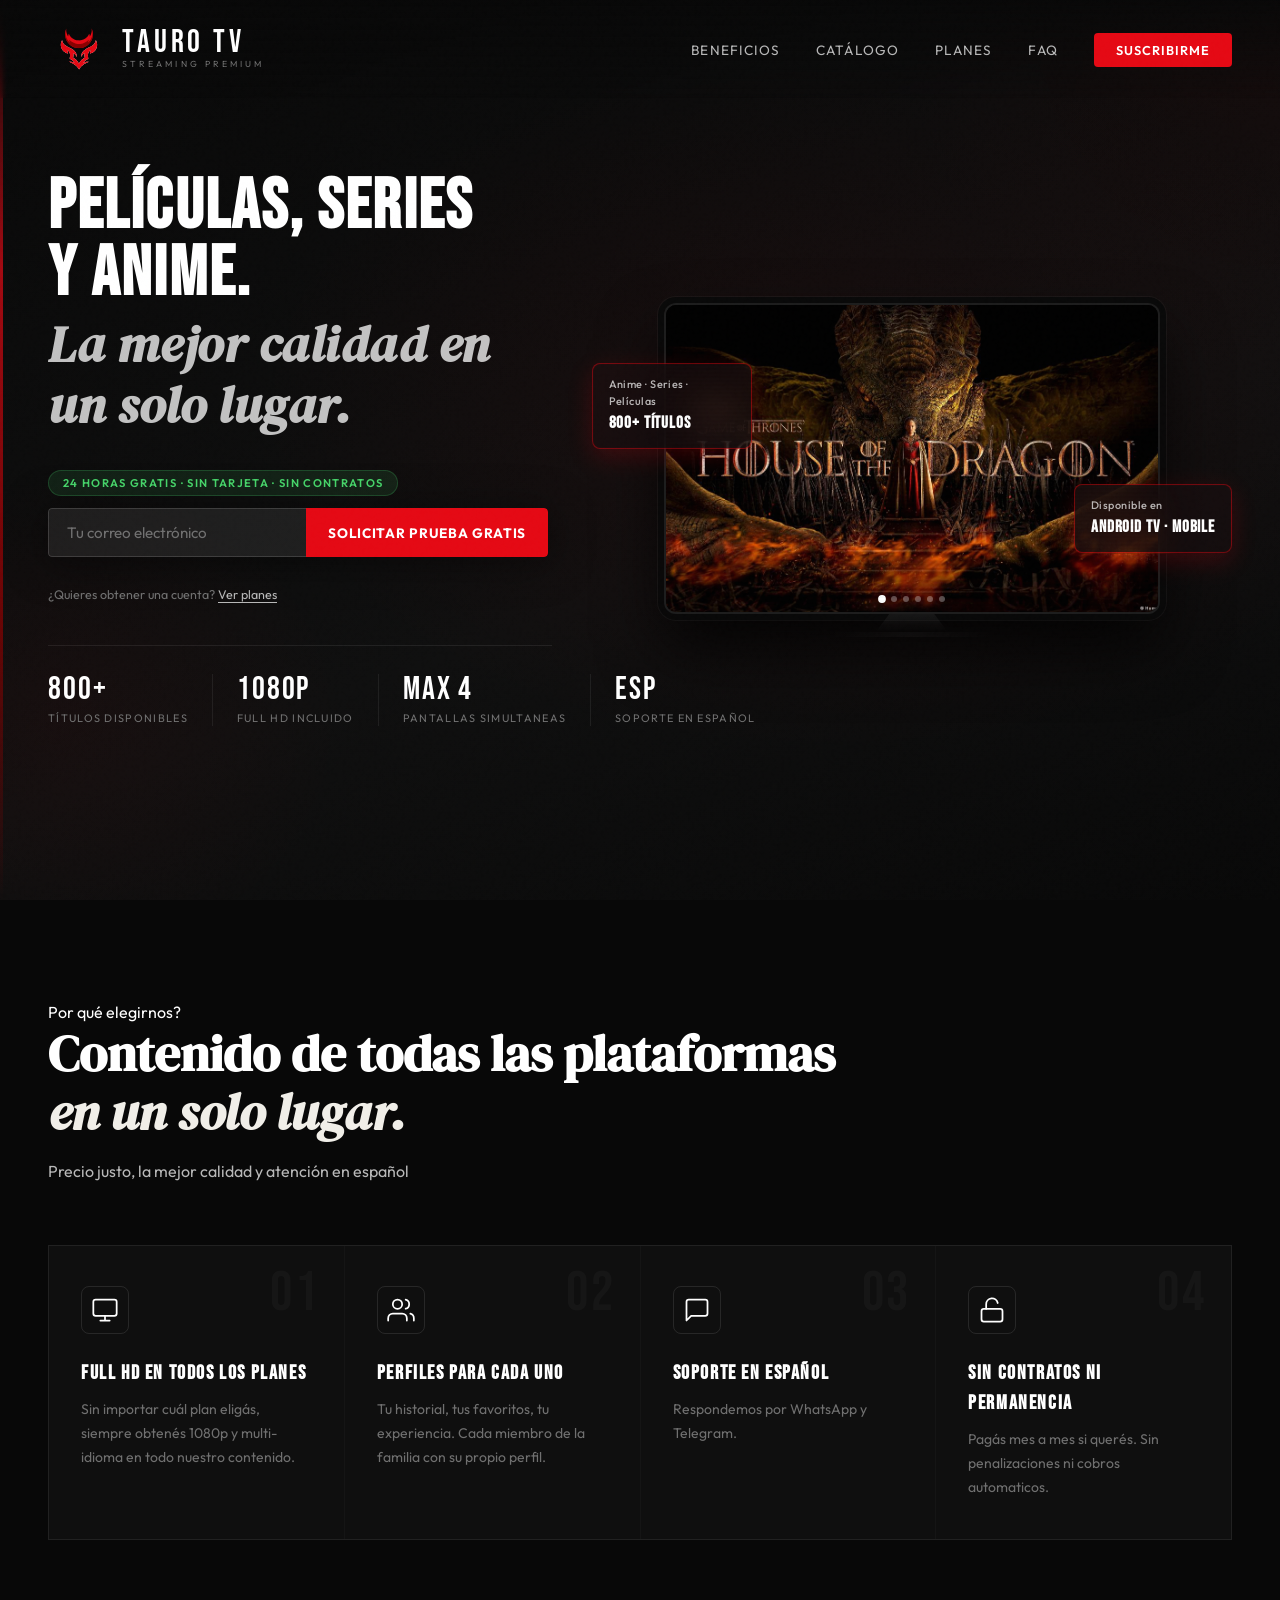
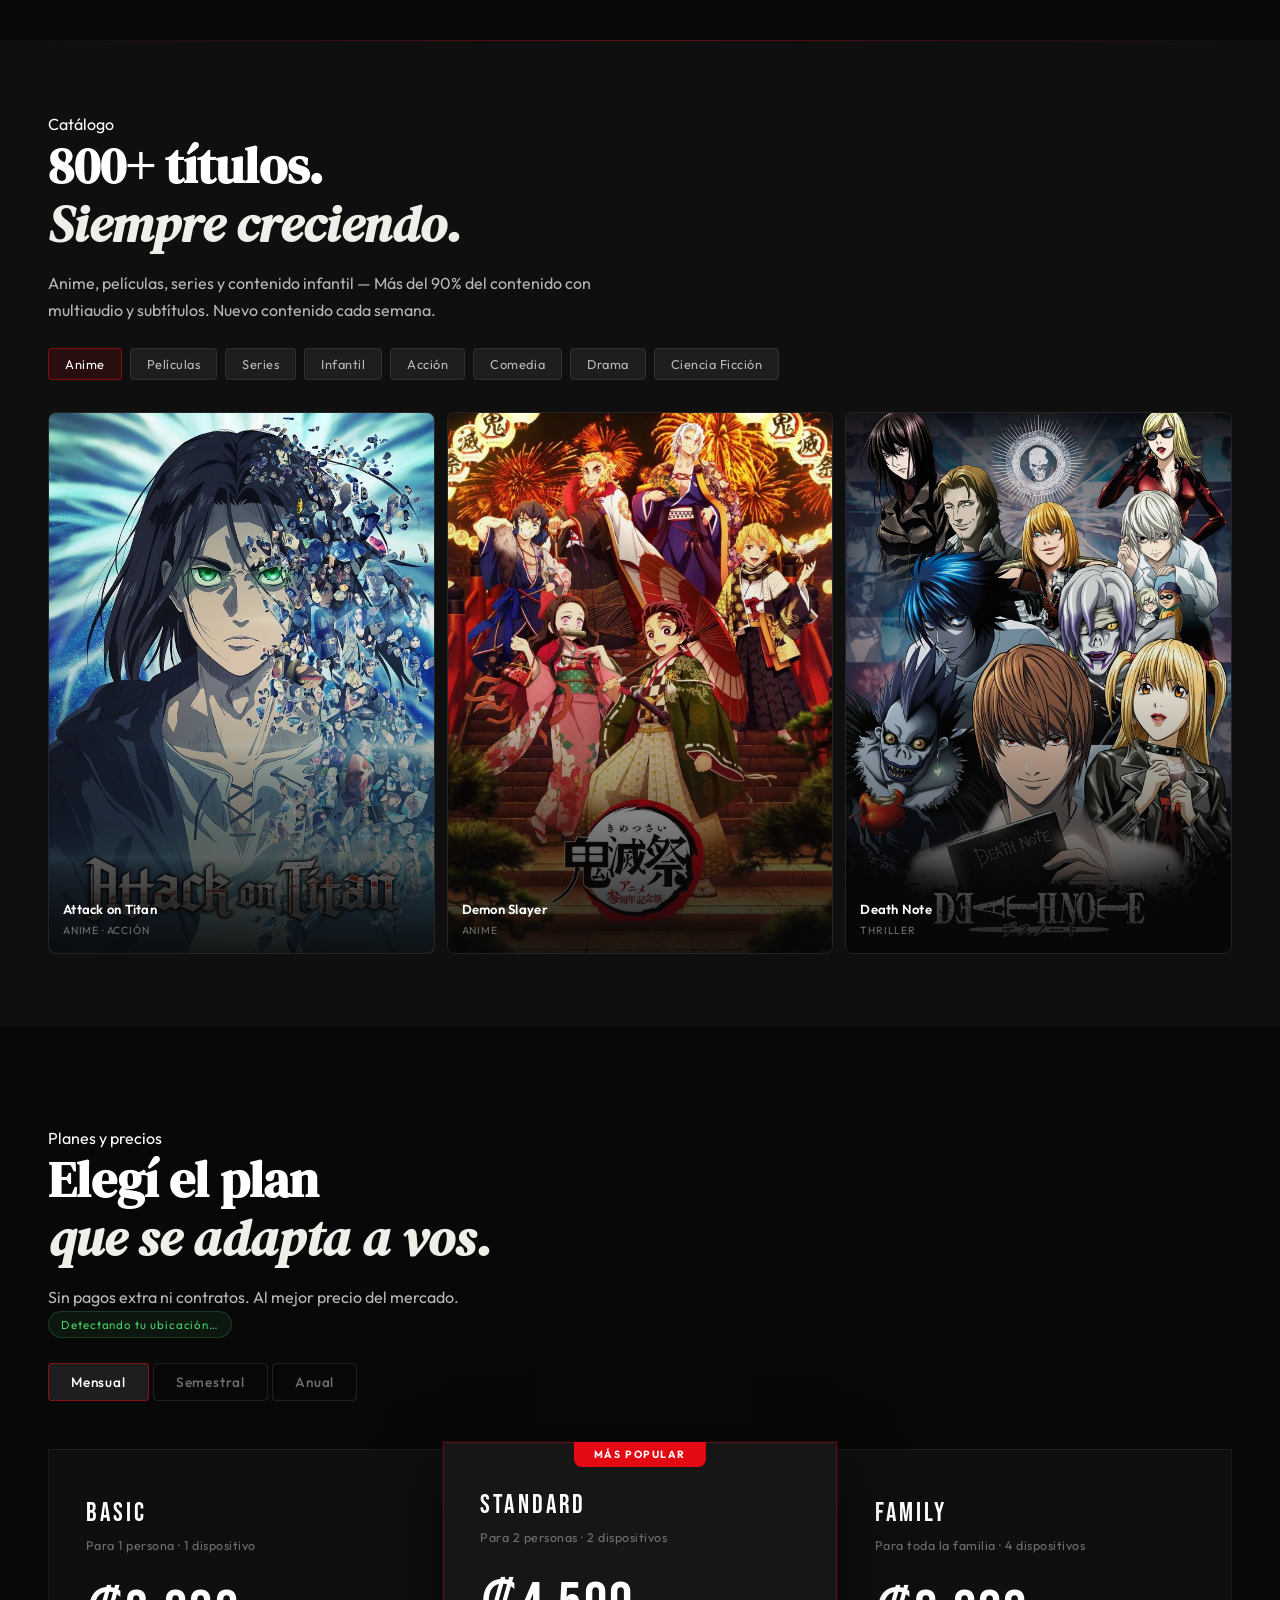
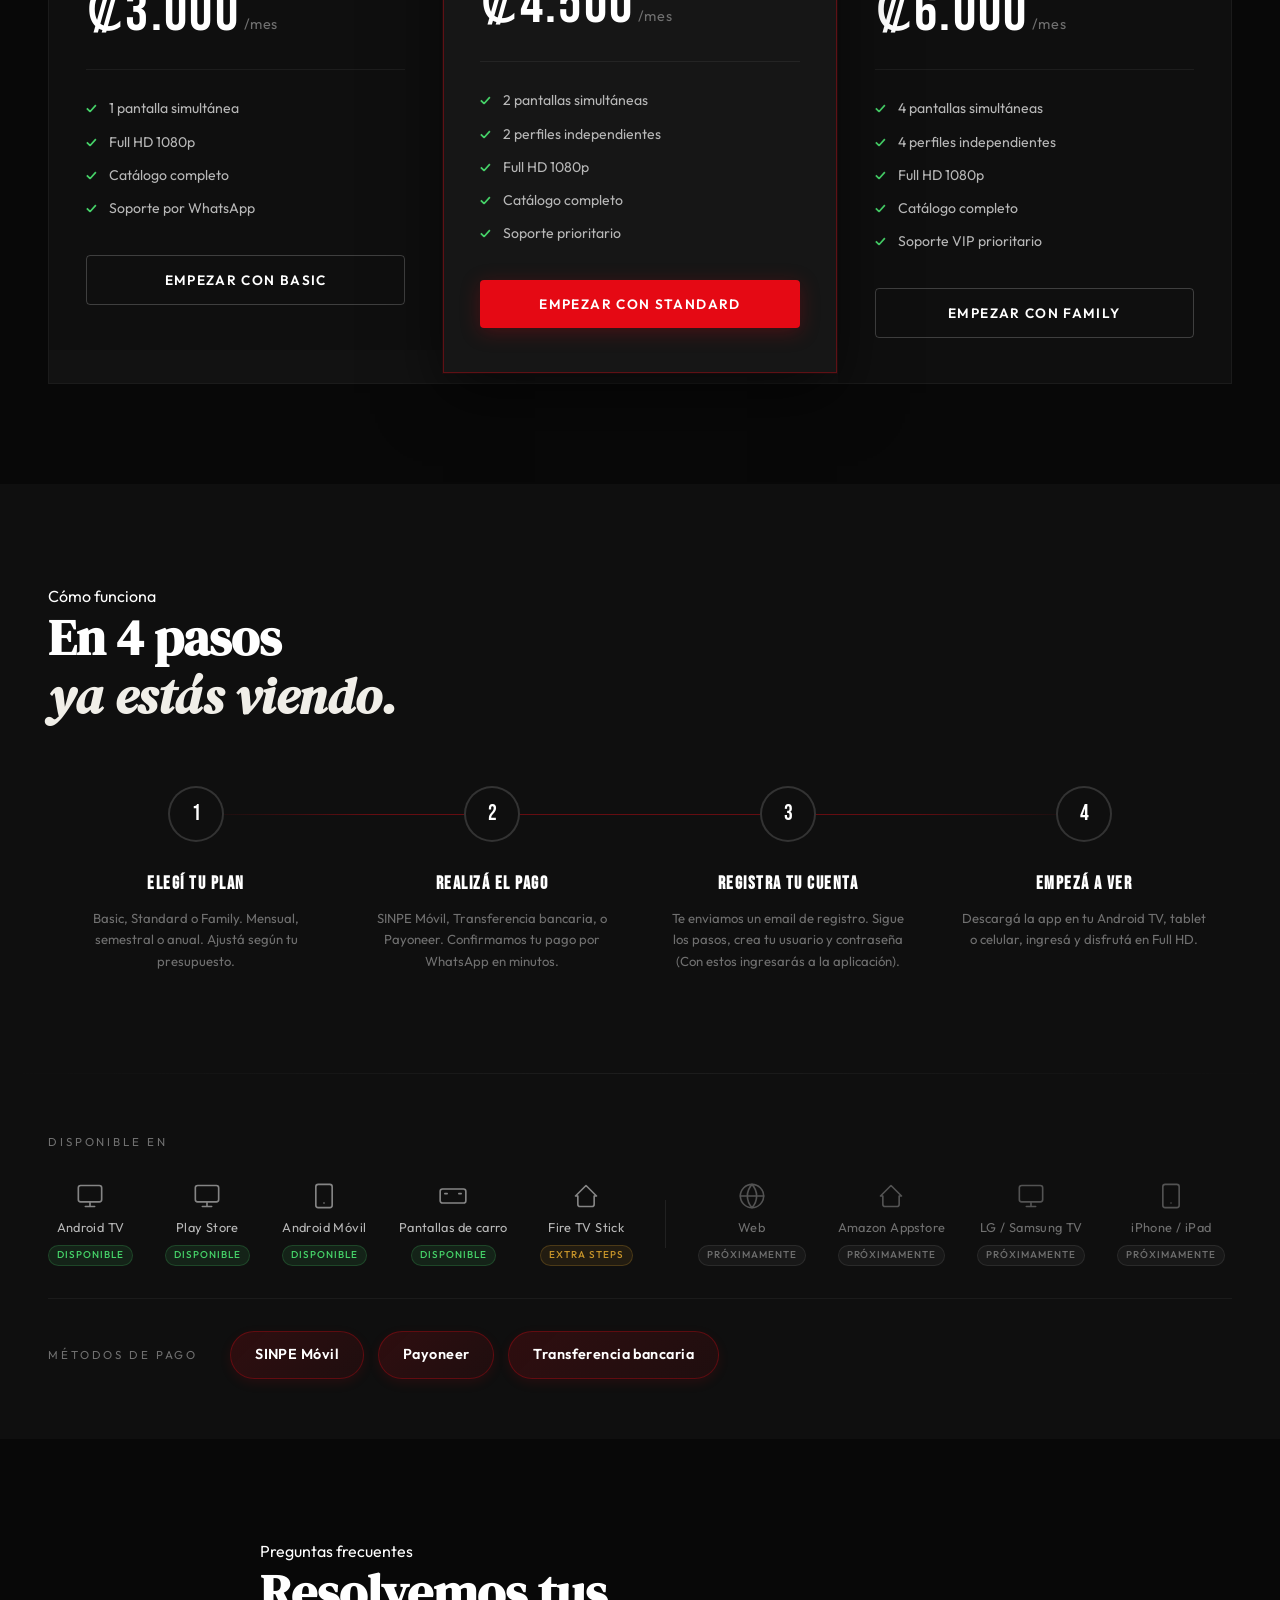
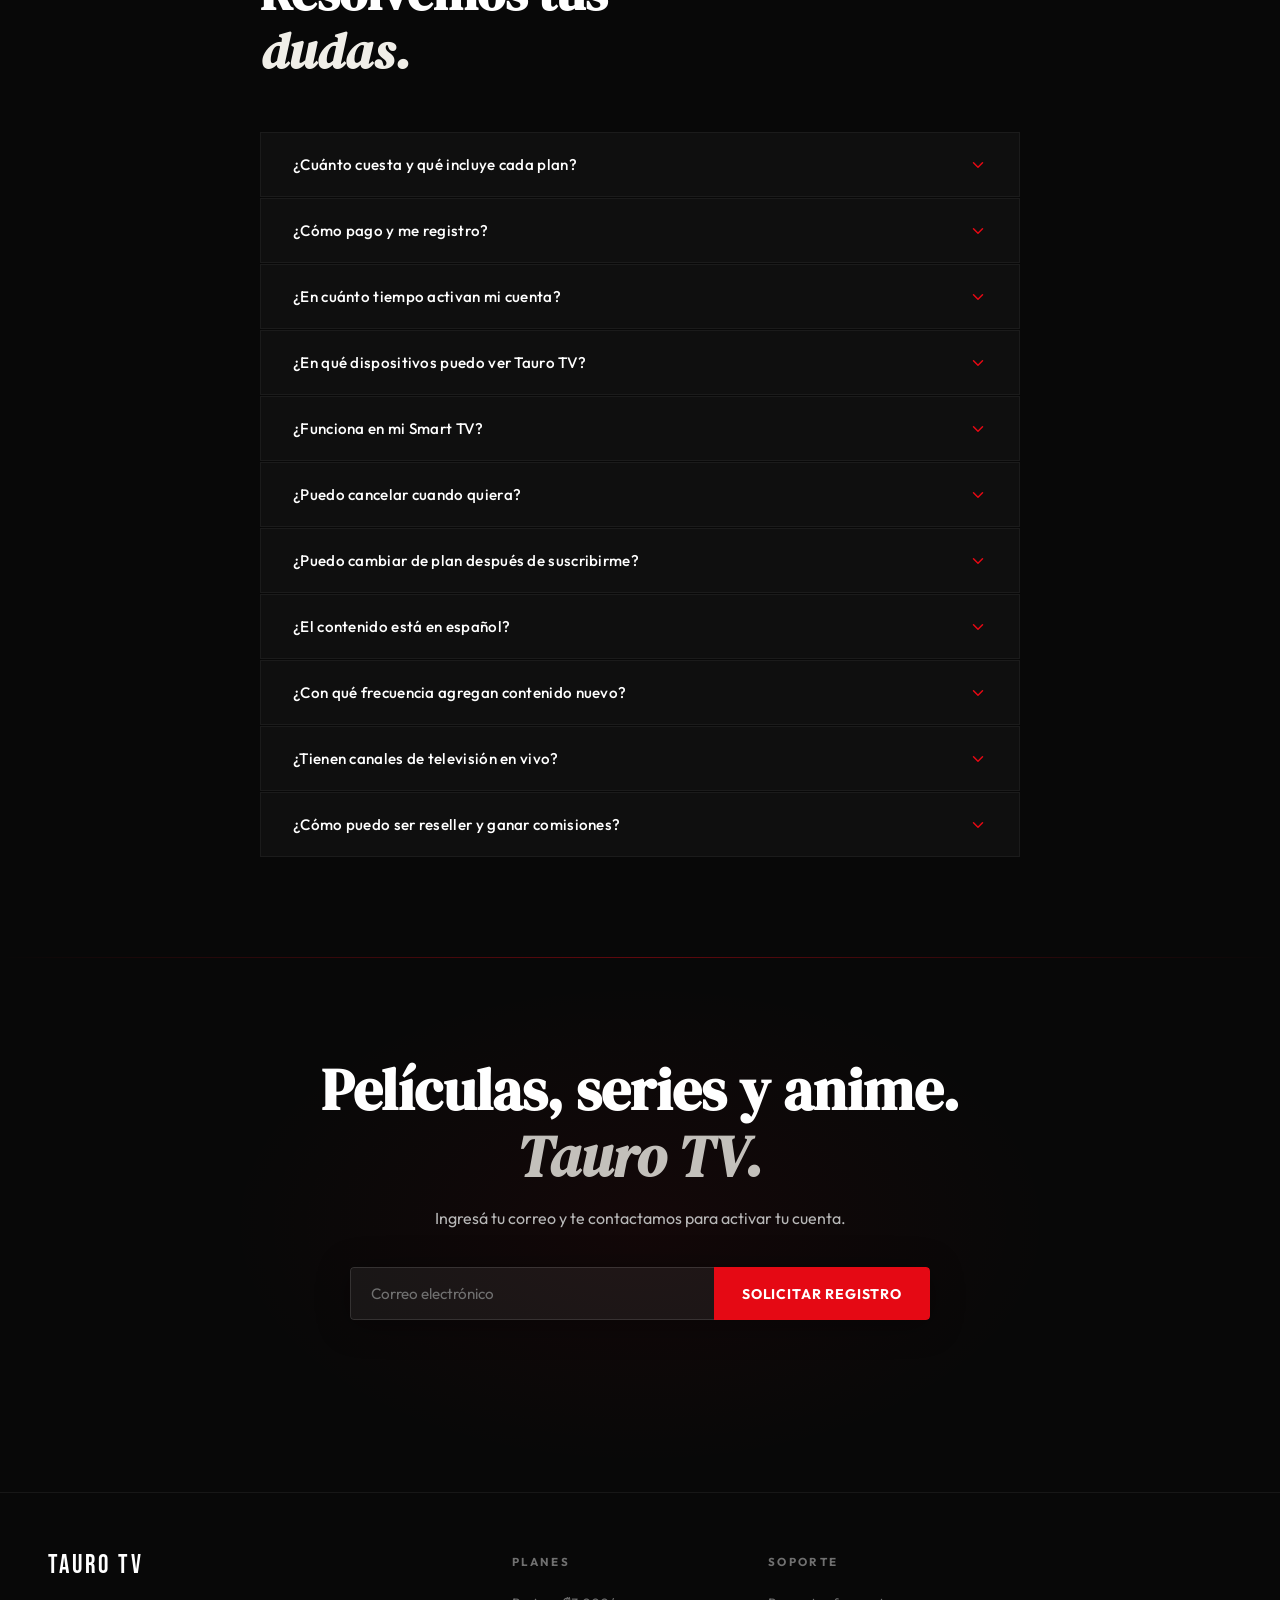
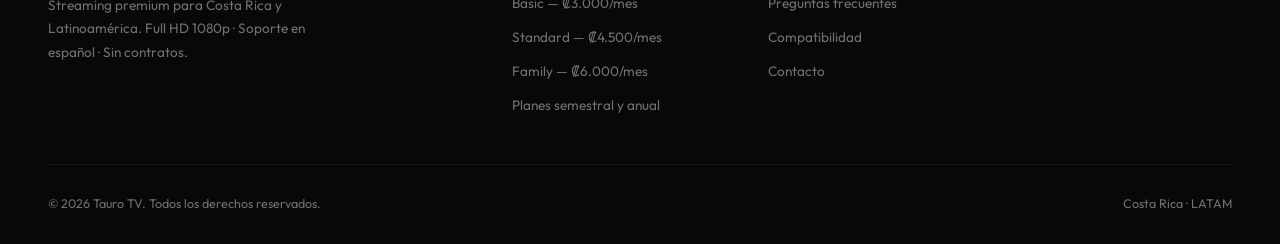
==== index.html @ 4477c570 "Add files via upload" ====
<!DOCTYPE html>
<html lang="es-CR">
<head>
  <meta charset="UTF-8">
  <meta name="viewport" content="width=device-width, initial-scale=1.0">
  <title>Tauro TV — Streaming Premium en Español | Películas, Series y Anime en Costa Rica</title>

  <!-- SEO Meta Tags -->
  <meta name="description" content="Tauro TV: Plataforma de streaming premium en Costa Rica. +800 películas, series y anime en Full HD 1080p. Planes desde ₡3.000/mes. Prueba gratis 24 horas. Sin contratos. Soporte en español.">
  <meta name="keywords" content="streaming Costa Rica, streaming premium, películas online, series online, anime online, streaming español latino, TV online Costa Rica, plataforma streaming, ver películas online, streaming HD, streaming sin contratos, streaming barato Costa Rica, entretenimiento digital">
  <meta name="author" content="Tauro TV">
  <meta name="robots" content="index, follow, max-image-preview:large, max-snippet:-1, max-video-preview:-1">
  <link rel="canonical" href="https://taurotv.com/">
  
  <!-- Geo Targeting -->
  <meta name="geo.region" content="CR">
  <meta name="geo.placename" content="Costa Rica">
  
  <!-- Open Graph / Facebook -->
  <meta property="og:type" content="website">
  <meta property="og:url" content="https://taurotv.com/">
  <meta property="og:title" content="Tauro TV — Streaming Premium | Películas, Series y Anime">
  <meta property="og:description" content="+800 títulos en Full HD 1080p. Planes desde ₡3.000/mes. Prueba gratis 24 horas. Disponible en Android TV, móvil y más. Soporte en español.">
  <meta property="og:image" content="https://taurotv.com/images/og.jpg">
  <meta property="og:image:width" content="1200">
  <meta property="og:image:height" content="630">
  <meta property="og:locale" content="es_CR">
  <meta property="og:site_name" content="Tauro TV">

  <!-- Twitter Card -->
  <meta name="twitter:card" content="summary_large_image">
  <meta name="twitter:url" content="https://taurotv.com/">
  <meta name="twitter:title" content="Tauro TV — Streaming Premium en Costa Rica">
  <meta name="twitter:description" content="+800 películas, series y anime en Full HD. Desde ₡3.000/mes. Prueba gratis 24h.">
  <meta name="twitter:image" content="https://taurotv.com/images/og.jpg">

  <!-- Structured Data / Schema.org -->
  <script type="application/ld+json">
  {
    "@context": "https://schema.org",
    "@type": "WebSite",
    "name": "Tauro TV",
    "url": "https://taurotv.com/",
    "description": "Plataforma de streaming premium en Costa Rica con películas, series y anime en Full HD",
    "potentialAction": {
      "@type": "SearchAction",
      "target": "https://taurotv.com/?s={search_term_string}",
      "query-input": "required name=search_term_string"
    }
  }
  </script>

  <script type="application/ld+json">
  {
    "@context": "https://schema.org",
    "@type": "Organization",
    "name": "Tauro TV",
    "url": "https://taurotv.com/",
    "logo": "https://taurotv.com/images/logo.png",
    "description": "Streaming premium de películas, series y anime para Costa Rica y LATAM",
    "address": {
      "@type": "PostalAddress",
      "addressCountry": "CR",
      "addressRegion": "Costa Rica"
    },
    "areaServed": ["CR", "LATAM"],
    "availableLanguage": ["es"],
    "priceRange": "₡₡"
  }
  </script>

  <script type="application/ld+json">
  {
    "@context": "https://schema.org",
    "@type": "Product",
    "name": "Tauro TV Streaming",
    "description": "Servicio de streaming premium con más de 800 títulos en Full HD 1080p",
    "brand": {
      "@type": "Brand",
      "name": "Tauro TV"
    },
    "offers": [
      {
        "@type": "Offer",
        "name": "Plan Basic",
        "price": "3000",
        "priceCurrency": "CRC",
        "availability": "https://schema.org/InStock",
        "url": "https://taurotv.com/#pricing"
      },
      {
        "@type": "Offer",
        "name": "Plan Standard",
        "price": "4500",
        "priceCurrency": "CRC",
        "availability": "https://schema.org/InStock",
        "url": "https://taurotv.com/#pricing"
      },
      {
        "@type": "Offer",
        "name": "Plan Family",
        "price": "6000",
        "priceCurrency": "CRC",
        "availability": "https://schema.org/InStock",
        "url": "https://taurotv.com/#pricing"
      }
    ],
    "aggregateRating": {
      "@type": "AggregateRating",
      "ratingValue": "4.8",
      "reviewCount": "127"
    }
  }
  </script>

  <!-- PWA / App Meta Tags -->
  <meta name="mobile-web-app-capable" content="yes">
  <meta name="apple-mobile-web-app-capable" content="yes">
  <meta name="apple-mobile-web-app-status-bar-style" content="black-translucent">
  <meta name="apple-mobile-web-app-title" content="Tauro TV">
  <meta name="application-name" content="Tauro TV">
  <meta name="theme-color" content="#E50914">
  <meta name="msapplication-TileColor" content="#E50914">

  <!-- Favicon / Icono del navegador -->
  <link rel="icon" type="image/svg+xml" href="images/logo/logo.svg">
  <link rel="apple-touch-icon" href="images/logo/logo.svg">
  
  <!-- Preconnect para performance -->
  <link rel="preconnect" href="https://fonts.googleapis.com">
  <link rel="preconnect" href="https://fonts.gstatic.com" crossorigin>
  
  <!-- DNS Prefetch -->
  <link rel="dns-prefetch" href="https://fonts.googleapis.com">

  <!-- Fuentes -->
  <link href="https://fonts.googleapis.com/css2?family=Bebas+Neue&family=Outfit:wght@300;400;500;600;700&family=DM+Serif+Display:ital@0;1&display=swap" rel="stylesheet">

  <!-- CSS -->
  <link rel="stylesheet" href="css/variables.css">
  <link rel="stylesheet" href="css/base.css">
  <link rel="stylesheet" href="css/nav.css">
  <link rel="stylesheet" href="css/hero.css">
  <link rel="stylesheet" href="css/sections.css">
  <link rel="stylesheet" href="css/pricing.css">
  <link rel="stylesheet" href="css/footer.css">
  <link rel="stylesheet" href="css/responsive.css">
</head>
<body>

<!-- ══════════════════════════════════════════════════════════
     NAV
═══════════════════════════════════════════════════════════ -->
<nav aria-label="Navegación principal">
  <a href="#" class="logo" aria-label="Tauro TV — inicio">
    <div class="logo-bull" aria-hidden="true">
      <img src="images/logo/logo.svg" alt="Tauro TV Logo" style="width: 100%; height: 100%; object-fit: contain;">
    </div>
    <div>
      <div class="logo-text">Tauro TV</div>
      <div class="logo-sub">Streaming Premium</div>
    </div>
  </a>

  <ul class="nav-links" role="list">
    <li><a href="#features">Beneficios</a></li>
    <li><a href="#catalog">Catálogo</a></li>
    <li><a href="#pricing">Planes</a></li>
    <li><a href="#faq">FAQ</a></li>
    <li><a href="#pricing" class="nav-cta">Suscribirme</a></li>
  </ul>

  <button class="nav-hamburger" aria-label="Abrir menú" aria-expanded="false" aria-controls="nav-mobile">
    <span></span><span></span><span></span>
  </button>
</nav>

<!-- Menú móvil overlay -->
<nav class="nav-mobile" id="nav-mobile" aria-label="Menú móvil">
  <a href="#features">Beneficios</a>
  <a href="#catalog">Catálogo</a>
  <a href="#pricing">Planes</a>
  <a href="#faq">FAQ</a>
  <a href="#pricing" class="nav-cta-mobile">Suscribirme</a>
</nav>

<!-- ══════════════════════════════════════════════════════════
     HERO
═══════════════════════════════════════════════════════════ -->
<section class="hero" aria-labelledby="hero-heading">
  <div class="hero-bg" id="hero-bg" aria-hidden="true"></div>

  <div class="hero-content">

    <h1 id="hero-heading">
      Películas, series<br>
      y anime.
      <span>La mejor calidad en un solo lugar.</span>
    </h1>

    <!-- Formulario hero estilo Disney+ — captura email antes del scroll -->
    <form class="hero-form" id="hero-form" novalidate aria-label="Solicitar prueba gratuita">
      <div class="hero-form-trial">24 horas gratis · Sin tarjeta · Sin Contratos</div>
      <div class="hero-form-row">
        <input
          type="email"
          id="hero-email"
          name="email"
          class="hero-input"
          placeholder="Tu correo electrónico"
          autocomplete="email"
          required
          aria-required="true"
          aria-label="Correo electrónico"
          aria-describedby="hero-email-error"
        >
        <button type="submit" class="hero-submit">
          Solicitar Prueba Gratis
        </button>
      </div>
      <p class="hero-form-error" id="hero-email-error" role="alert" aria-live="polite"></p>
      <p class="hero-form-note">
        ¿Quieres obtener una cuenta? <a href="#pricing" class="hero-form-link">Ver planes</a>
      </p>
    </form>

    <!-- Stats: 4 en una sola fila usando grid -->
    <div class="hero-stats" aria-label="Estadísticas del servicio">
      <div class="stat-item">
        <div class="stat-number">800+</div>
        <div class="stat-label">Títulos disponibles</div>
      </div>
      <div class="stat-item">
        <div class="stat-number">1080p</div>
        <div class="stat-label">Full HD incluido</div>
      </div>
      <div class="stat-item">
        <div class="stat-number">Max 4</div>
        <div class="stat-label">Pantallas simultaneas</div>
      </div>
      <div class="stat-item">
        <div class="stat-number">ESP</div>
        <div class="stat-label">Soporte en español</div>
      </div>
    </div>
  </div>

  <!-- ── TV Mockup con slider de imágenes ── -->
  <!--
    Imágenes del slider: colocá las imágenes en /images/slider/
    y actualizá el array CONFIG.slider en config.js
    Tamaño recomendado: 1280×800px · WebP · < 150KB cada una
  -->
  <div class="hero-visual" aria-hidden="true">
    <div class="tv-mockup">

      <div class="tv-frame">
        <!-- Pantalla del TV con slider -->
        <div class="tv-screen" id="tv-screen">

          <!-- Slides — se muestran/ocultan por JS -->
          <div class="tv-slider" id="tv-slider">
            <!-- Slide placeholder (cuando no hay imágenes configuradas) -->
            <div class="tv-slide tv-slide-placeholder active">
              <div class="screen-content">
                <div class="screen-logo">⚡ TAURO TV</div>
                <div class="screen-tagline">Streaming sin límites</div>
              </div>
            </div>
            <!-- Los slides con imágenes se inyectan por JS desde config.js -->
          </div>

          <!-- Puntitos de navegación del slider -->
          <div class="tv-dots" id="tv-dots" aria-label="Navegación del slider"></div>

        </div>

        <!-- Base del TV -->
        <div class="tv-stand" aria-hidden="true"></div>
        <div class="tv-base" aria-hidden="true"></div>
      </div>

      <!-- Floating cards — dentro del frame para no salirse -->
      <div class="floating-card float-card-1">
        <div class="card-text">Anime · Series · Películas</div>
        <div class="card-value">800+ Títulos</div>
      </div>
      <div class="floating-card float-card-2">
        <div class="card-text">Disponible en</div>
        <div class="card-value">Android TV · Mobile</div>
      </div>

    </div>
  </div>
</section>

<!-- ══════════════════════════════════════════════════════════
     FEATURES — 4 razones reales, sin redundancia
     (dispositivos y pagos tienen sus propias secciones
      más abajo, no se repiten acá)
═══════════════════════════════════════════════════════════ -->
<section class="section" id="features" aria-labelledby="features-heading">
  <div class="section-label" aria-hidden="true">Por qué elegirnos?</div>
  <h2 class="section-title" id="features-heading">Contenido de todas las plataformas<br><em>en un solo lugar.</em></h2>
  <p class="section-subtitle">
    Precio justo, la mejor calidad y atención en español
  </p>

  <div class="features-grid reveal">
    <article class="feature-card">
      <span class="feature-number" aria-hidden="true">01</span>
      <div class="feature-icon-wrap" aria-hidden="true">
        <!-- SVG: pantalla/calidad -->
        <svg width="28" height="28" viewBox="0 0 24 24" fill="none" stroke="currentColor" stroke-width="1.5" stroke-linecap="round" stroke-linejoin="round"><rect x="2" y="3" width="20" height="14" rx="2"/><path d="M8 21h8M12 17v4"/></svg>
      </div>
      <h3 class="feature-name">Full HD en todos los planes</h3>
      <p class="feature-desc">Sin importar cuál plan eligás, siempre obtenés 1080p y multi-idioma en todo nuestro contenido.</p>
    </article>

    <article class="feature-card">
      <span class="feature-number" aria-hidden="true">02</span>
      <div class="feature-icon-wrap" aria-hidden="true">
        <!-- SVG: perfiles / familia -->
        <svg width="28" height="28" viewBox="0 0 24 24" fill="none" stroke="currentColor" stroke-width="1.5" stroke-linecap="round" stroke-linejoin="round"><path d="M17 21v-2a4 4 0 0 0-4-4H5a4 4 0 0 0-4 4v2"/><circle cx="9" cy="7" r="4"/><path d="M23 21v-2a4 4 0 0 0-3-3.87M16 3.13a4 4 0 0 1 0 7.75"/></svg>
      </div>
      <h3 class="feature-name">Perfiles para cada uno</h3>
      <p class="feature-desc">Tu historial, tus favoritos, tu experiencia. Cada miembro de la familia con su propio perfil.</p>
    </article>

    <article class="feature-card">
      <span class="feature-number" aria-hidden="true">03</span>
      <div class="feature-icon-wrap" aria-hidden="true">
        <!-- SVG: soporte / chat -->
        <svg width="28" height="28" viewBox="0 0 24 24" fill="none" stroke="currentColor" stroke-width="1.5" stroke-linecap="round" stroke-linejoin="round"><path d="M21 15a2 2 0 0 1-2 2H7l-4 4V5a2 2 0 0 1 2-2h14a2 2 0 0 1 2 2z"/></svg>
      </div>
      <h3 class="feature-name">Soporte en español</h3>
      <p class="feature-desc">Respondemos por WhatsApp y Telegram.</p>
    </article>

    <article class="feature-card">
      <span class="feature-number" aria-hidden="true">04</span>
      <div class="feature-icon-wrap" aria-hidden="true">
        <!-- SVG: sin contrato / candado abierto -->
        <svg width="28" height="28" viewBox="0 0 24 24" fill="none" stroke="currentColor" stroke-width="1.5" stroke-linecap="round" stroke-linejoin="round"><rect x="3" y="11" width="18" height="11" rx="2" ry="2"/><path d="M7 11V7a5 5 0 0 1 9.9-1"/></svg>
      </div>
      <h3 class="feature-name">Sin contratos ni permanencia</h3>
      <p class="feature-desc">Pagás mes a mes si querés. Sin penalizaciones ni cobros automaticos.</p>
    </article>
  </div>
</section>

<!-- ══════════════════════════════════════════════════════════
     CATÁLOGO
═══════════════════════════════════════════════════════════ -->
<section class="section content-section" id="catalog" aria-labelledby="catalog-heading">
  <div class="catalog-header reveal">
    <div class="section-label" aria-hidden="true">Catálogo</div>
    <h2 class="section-title" id="catalog-heading">800+ títulos.<br><em>Siempre creciendo.</em></h2>
    <p class="section-subtitle">
      Anime, películas, series y contenido infantil —
      Más del 90% del contenido con multiaudio y subtítulos. Nuevo contenido cada semana.
    </p>
  </div>

  <!-- Botones de categoría — cada uno cambia las 3 imágenes -->
  <div class="catalog-tags reveal" aria-label="Filtrar por categoría">
    <button class="category-tag active" data-category="anime">Anime</button>
    <button class="category-tag" data-category="peliculas">Películas</button>
    <button class="category-tag" data-category="series">Series</button>
    <button class="category-tag" data-category="infantil">Infantil</button>
    <button class="category-tag" data-category="accion">Acción</button>
    <button class="category-tag" data-category="comedia">Comedia</button>
    <button class="category-tag" data-category="drama">Drama</button>
    <button class="category-tag" data-category="cienciaficcion">Ciencia Ficción</button>
  </div>

  <!-- 3 Cards de poster — se actualizan por JS al cambiar categoría -->
  <div class="catalog-grid reveal" id="catalog-grid">
    <div class="catalog-card" id="catalog-card-0">
      <div class="catalog-card-inner">
        <div class="catalog-card-title">Attack on Titan</div>
        <div class="catalog-card-genre">Anime · Acción</div>
      </div>
    </div>
    <div class="catalog-card" id="catalog-card-1">
      <div class="catalog-card-inner">
        <div class="catalog-card-title">Demon Slayer</div>
        <div class="catalog-card-genre">Anime</div>
      </div>
    </div>
    <div class="catalog-card" id="catalog-card-2">
      <div class="catalog-card-inner">
        <div class="catalog-card-title">Death Note</div>
        <div class="catalog-card-genre">Thriller</div>
      </div>
    </div>
  </div>
</section>

<!-- ══════════════════════════════════════════════════════════
     PRICING
═══════════════════════════════════════════════════════════ -->
<section class="section pricing-section" id="pricing" aria-labelledby="pricing-heading">
  <div class="section-label" aria-hidden="true">Planes y precios</div>
  <h2 class="section-title" id="pricing-heading">Elegí el plan<br><em>que se adapta a vos.</em></h2>
  <p class="section-subtitle">Sin pagos extra ni contratos. Al mejor precio del mercado.</p>

  <!-- Badge de divisa detectada por IP (oculto hasta que JS lo active) -->
  <div class="currency-detect-wrap">
    <span class="currency-badge" id="currency-badge" style="display:none;" aria-live="polite"></span>
  </div>

  <!-- Tabs de facturación: Mensual / Semestral / Anual -->
  <div class="billing-tabs" role="tablist" aria-label="Frecuencia de facturación">
    <button class="billing-tab active" role="tab" data-mode="monthly"
            aria-selected="true" tabindex="0">
      Mensual
    </button>
    <button class="billing-tab" role="tab" data-mode="semiannual"
            aria-selected="false" tabindex="-1">
      Semestral
    </button>
    <button class="billing-tab" role="tab" data-mode="annual"
            aria-selected="false" tabindex="-1">
      Anual
    </button>
  </div>

  <div class="pricing-cards reveal">

    <!-- BASIC -->
    <div class="price-card">
      <div class="plan-name">Basic</div>
      <div class="plan-desc">Para 1 persona · 1 dispositivo</div>
      <div class="price-display">
        <div class="price-row">
          <span class="price-amount" id="price-basic">$5.99</span>
          <span class="price-period" id="period-basic">/mo</span>
        </div>
        <div class="price-alt" id="alt-basic"></div>
      </div>
      <div class="plan-divider"></div>
      <ul class="plan-features">
        <li>1 pantalla simultánea</li>
        <li>Full HD 1080p</li>
        <li>Catálogo completo</li>
        <li>Soporte por WhatsApp</li>
      </ul>
      <a href="#contacto" class="plan-btn plan-btn-outline" data-plan="basic">Empezar con Basic</a>
    </div>

    <!-- STANDARD (destacado) -->
    <div class="price-card featured">
      <div class="featured-badge">Más Popular</div>
      <div class="plan-name">Standard</div>
      <div class="plan-desc">Para 2 personas · 2 dispositivos</div>
      <div class="price-display">
        <div class="price-row">
          <span class="price-amount" id="price-standard">$8.99</span>
          <span class="price-period" id="period-standard">/mo</span>
        </div>
        <div class="price-alt" id="alt-standard"></div>
      </div>
      <div class="plan-divider"></div>
      <ul class="plan-features">
        <li>2 pantallas simultáneas</li>
        <li>2 perfiles independientes</li>
        <li>Full HD 1080p</li>
        <li>Catálogo completo</li>
        <li>Soporte prioritario</li>
      </ul>
      <a href="#contacto" class="plan-btn plan-btn-solid" data-plan="standard">Empezar con Standard</a>
    </div>

    <!-- FAMILY -->
    <div class="price-card">
      <div class="plan-name">Family</div>
      <div class="plan-desc">Para toda la familia · 4 dispositivos</div>
      <div class="price-display">
        <div class="price-row">
          <span class="price-amount" id="price-family">$11.99</span>
          <span class="price-period" id="period-family">/mo</span>
        </div>
        <div class="price-alt" id="alt-family"></div>
      </div>
      <div class="plan-divider"></div>
      <ul class="plan-features">
        <li>4 pantallas simultáneas</li>
        <li>4 perfiles independientes</li>
        <li>Full HD 1080p</li>
        <li>Catálogo completo</li>
        <li>Soporte VIP prioritario</li>
      </ul>
      <a href="#contacto" class="plan-btn plan-btn-outline" data-plan="family">Empezar con Family</a>
    </div>

  </div>
</section>

<!-- ══════════════════════════════════════════════════════════
     CÓMO FUNCIONA
═══════════════════════════════════════════════════════════ -->
<section class="section steps-section" aria-labelledby="steps-heading">
  <div class="section-label" aria-hidden="true">Cómo funciona</div>
  <h2 class="section-title" id="steps-heading">En 4 pasos<br><em>ya estás viendo.</em></h2>

  <ol class="steps-grid reveal" aria-label="Pasos para comenzar" style="list-style: none;">
    <li class="step">
      <div class="step-number" aria-hidden="true">1</div>
      <h3 class="step-title">Elegí tu plan</h3>
      <p class="step-desc">Basic, Standard o Family. Mensual, semestral o anual. Ajustá según tu presupuesto.</p>
    </li>
    <li class="step">
      <div class="step-number" aria-hidden="true">2</div>
      <h3 class="step-title">Realizá el pago</h3>
      <p class="step-desc">SINPE Móvil, Transferencia bancaria, o Payoneer. Confirmamos tu pago por WhatsApp en minutos.</p>
    </li>
    <li class="step">
      <div class="step-number" aria-hidden="true">3</div>
      <h3 class="step-title">Registra tu cuenta</h3>
      <p class="step-desc">Te enviamos un email de registro. Sigue los pasos, crea tu usuario y contraseña (Con estos ingresarás a la aplicación).</p>
    </li>
    <li class="step">
      <div class="step-number" aria-hidden="true">4</div>
      <h3 class="step-title">Empezá a ver</h3>
      <p class="step-desc">Descargá la app en tu Android TV, tablet o celular, ingresá y disfrutá en Full HD.</p>
    </li>
  </ol>
</section>

<!-- ══════════════════════════════════════════════════════════
     DISPOSITIVOS + PAGOS — fusionados en una sola sección
     compacta de "confianza". No necesitan secciones separadas
     con H2 y 100px de padding cada una.
═══════════════════════════════════════════════════════════ -->
<section class="section trust-section" id="dispositivos" aria-labelledby="trust-heading">
  <h2 class="sr-only" id="trust-heading">Compatibilidad y métodos de pago</h2>

  <!-- Dispositivos -->
  <div class="trust-block reveal">
    <p class="trust-label">Disponible en</p>
    <div class="devices-row" aria-label="Dispositivos compatibles">

      <div class="device-item">
        <svg class="device-svg" viewBox="0 0 24 24" fill="none" stroke="currentColor" stroke-width="1.4" stroke-linecap="round" stroke-linejoin="round" aria-hidden="true"><rect x="2" y="3" width="20" height="14" rx="2"/><path d="M8 21h8M12 17v4"/></svg>
        <span>Android TV</span>
        <span class="device-badge available">Disponible</span>
      </div>

      <div class="device-item">
        <svg class="device-svg" viewBox="0 0 24 24" fill="none" stroke="currentColor" stroke-width="1.4" stroke-linecap="round" stroke-linejoin="round" aria-hidden="true"><rect x="2" y="3" width="20" height="14" rx="2"/><path d="M8 21h8M12 17v4"/></svg>
        <span>Play Store</span>
        <span class="device-badge available">Disponible</span>
      </div>

      <div class="device-item">
        <svg class="device-svg" viewBox="0 0 24 24" fill="none" stroke="currentColor" stroke-width="1.4" stroke-linecap="round" stroke-linejoin="round" aria-hidden="true"><rect x="5" y="2" width="14" height="20" rx="2" ry="2"/><path d="M12 18h.01"/></svg>
        <span>Android Móvil</span>
        <span class="device-badge available">Disponible</span>
      </div>

      <div class="device-item">
        <svg class="device-svg" viewBox="0 0 24 24" fill="none" stroke="currentColor" stroke-width="1.4" stroke-linecap="round" stroke-linejoin="round" aria-hidden="true"><rect x="1" y="6" width="22" height="12" rx="2"/><path d="M5 10h2M17 10h2"/></svg>
        <span>Pantallas de carro</span>
        <span class="device-badge available">Disponible</span>
      </div>

      <div class="device-item">
        <svg class="device-svg" viewBox="0 0 24 24" fill="none" stroke="currentColor" stroke-width="1.4" stroke-linecap="round" stroke-linejoin="round" aria-hidden="true"><path d="M5 12H3l9-9 9 9h-2M5 12v7a2 2 0 0 0 2 2h10a2 2 0 0 0 2-2v-7"/></svg>
        <span>Fire TV Stick</span>
        <span class="device-badge extra">Extra steps</span>
      </div>

      <div class="device-item device-item--divider" aria-hidden="true"></div>

      <div class="device-item device-item--soon">
        <svg class="device-svg" viewBox="0 0 24 24" fill="none" stroke="currentColor" stroke-width="1.4" stroke-linecap="round" stroke-linejoin="round" aria-hidden="true"><circle cx="12" cy="12" r="10"/><path d="M2 12h20M12 2a15.3 15.3 0 0 1 4 10 15.3 15.3 0 0 1-4 10 15.3 15.3 0 0 1-4-10 15.3 15.3 0 0 1 4-10z"/></svg>
        <span>Web</span>
        <span class="device-badge coming">Próximamente</span>
      </div>

      <div class="device-item device-item--soon">
        <svg class="device-svg" viewBox="0 0 24 24" fill="none" stroke="currentColor" stroke-width="1.4" stroke-linecap="round" stroke-linejoin="round" aria-hidden="true"><path d="M5 12H3l9-9 9 9h-2M5 12v7a2 2 0 0 0 2 2h10a2 2 0 0 0 2-2v-7"/></svg>
        <span>Amazon Appstore</span>
        <span class="device-badge coming">Próximamente</span>
      </div>

      <div class="device-item device-item--soon">
        <svg class="device-svg" viewBox="0 0 24 24" fill="none" stroke="currentColor" stroke-width="1.4" stroke-linecap="round" stroke-linejoin="round" aria-hidden="true"><rect x="2" y="3" width="20" height="14" rx="2"/><path d="M8 21h8M12 17v4"/></svg>
        <span>LG / Samsung TV</span>
        <span class="device-badge coming">Próximamente</span>
      </div>

      <div class="device-item device-item--soon">
        <svg class="device-svg" viewBox="0 0 24 24" fill="none" stroke="currentColor" stroke-width="1.4" stroke-linecap="round" stroke-linejoin="round" aria-hidden="true"><rect x="5" y="2" width="14" height="20" rx="2" ry="2"/><path d="M12 18h.01"/></svg>
        <span>iPhone / iPad</span>
        <span class="device-badge coming">Próximamente</span>
      </div>

    </div>
  </div>

  <div class="trust-divider" aria-hidden="true"></div>

  <!-- Métodos de pago -->
  <div class="trust-block reveal">
    <p class="trust-label">Métodos de pago</p>
    <div class="payments-row" aria-label="Métodos de pago aceptados">
      <span class="payment-pill">SINPE Móvil</span>
      <span class="payment-pill">Payoneer</span>
      <span class="payment-pill">Transferencia bancaria</span>
    </div>
  </div>

</section>

<!-- ══════════════════════════════════════════════════════════
     FAQ
═══════════════════════════════════════════════════════════ -->
<section class="section faq-section" id="faq" aria-labelledby="faq-heading">
  <div class="faq-inner">
    <div class="section-label" aria-hidden="true">Preguntas frecuentes</div>
    <h2 class="section-title" id="faq-heading">Resolvemos tus<br><em>dudas.</em></h2>

    <div class="faq-list reveal">
      <!-- 1. Precios y planes (MÁS IMPORTANTE) -->
      <div class="faq-item">
        <button class="faq-question" aria-expanded="false">
          ¿Cuánto cuesta y qué incluye cada plan?
          <svg class="faq-arrow" viewBox="0 0 24 24" fill="none" stroke="currentColor" stroke-width="2" stroke-linecap="round" stroke-linejoin="round" aria-hidden="true"><polyline points="6 9 12 15 18 9"/></svg>
        </button>
        <div class="faq-answer" role="region">
          <div class="faq-answer-inner">
            Basic (₡3.000/mes): 1 pantalla, ideal para vos solo.
            <br>Standard (₡4.500/mes): 2 pantallas simultáneas, perfecto para compartir con alguien.
            <br>Family (₡6.000/mes): 4 pantallas, para toda la familia.
            <br><br>
            Todos los planes incluyen Full HD 1080p y el catálogo completo.
            <br><br>
            También disponés de planes semestral (paga 5 meses y recibe 6) y anual (paga 10 meses y recibe 12).
          </div>
        </div>
      </div>

      <!-- 2. Cómo pagar y registrarse -->
      <div class="faq-item">
        <button class="faq-question" aria-expanded="false">
          ¿Cómo pago y me registro?
          <svg class="faq-arrow" viewBox="0 0 24 24" fill="none" stroke="currentColor" stroke-width="2" stroke-linecap="round" stroke-linejoin="round" aria-hidden="true"><polyline points="6 9 12 15 18 9"/></svg>
        </button>
        <div class="faq-answer" role="region">
          <div class="faq-answer-inner">
            <strong>Métodos de pago aceptados:</strong>
            <br>• SINPE Móvil
            <br>• Payoneer
            <br>• Transferencia bancaria
            <br><br>
            <strong>Paso a paso:</strong>
            <br><br>
            1️⃣ <strong>Elegí tu plan</strong> y contactanos por WhatsApp
            <br><br>
            2️⃣ <strong>Realizá el pago</strong> con el método que prefieras
            <br><br>
            3️⃣ <strong>Verificación</strong>: Una vez que confirmemos tu pago, te enviaremos a tu correo electrónico tus datos de acceso (usuario y contraseña). <strong>¡No los olvides!</strong> Los vas a necesitar para entrar a la aplicación.
            <br><br>
            4️⃣ <strong>Descarga la app</strong>: En el mismo correo te enviamos el link para descargar desde Play Store. Si no lo recibís o necesitás el APK directo, solicitalo a tu reseller.
            <br><br>
            5️⃣ <strong>Ingresá</strong> con tu usuario y contraseña, ¡y listo! Ya podés disfrutar.
          </div>
        </div>
      </div>

      <!-- 3. Tiempo de activación -->
      <div class="faq-item">
        <button class="faq-question" aria-expanded="false">
          ¿En cuánto tiempo activan mi cuenta?
          <svg class="faq-arrow" viewBox="0 0 24 24" fill="none" stroke="currentColor" stroke-width="2" stroke-linecap="round" stroke-linejoin="round" aria-hidden="true"><polyline points="6 9 12 15 18 9"/></svg>
        </button>
        <div class="faq-answer" role="region">
          <div class="faq-answer-inner">
            En menos de 30 minutos después de confirmar tu pago. En horario de soporte (8am–10pm) normalmente es inmediato.
          </div>
        </div>
      </div>

      <!-- 4. Dispositivos compatibles -->
      <div class="faq-item">
        <button class="faq-question" aria-expanded="false">
          ¿En qué dispositivos puedo ver Tauro TV?
          <svg class="faq-arrow" viewBox="0 0 24 24" fill="none" stroke="currentColor" stroke-width="2" stroke-linecap="round" stroke-linejoin="round" aria-hidden="true"><polyline points="6 9 12 15 18 9"/></svg>
        </button>
        <div class="faq-answer" role="region">
          <div class="faq-answer-inner">
            <strong>Disponible ahora:</strong>
            <br>• Android TV (Xiaomi, TCL, Sony, etc.)
            <br>• Celulares y tablets Android (via Play Store)
            <br>• Pantallas de carro con Android
            <br>• Fire TV Stick (con pasos adicionales)
            <br><br>
            <strong>Próximamente:</strong>
            <br>• Versión web (cualquier navegador)
            <br>• Amazon Appstore (Fire TV nativo)
            <br>• Smart TVs LG y Samsung
            <br>• iPhone y iPad
            <br><br>
            Si tu TV no tiene Android integrado, podés usar un Android TV Box económico como el Xiaomi Mi Box.
          </div>
        </div>
      </div>

      <!-- 5. Funciona en Smart TV -->
      <div class="faq-item">
        <button class="faq-question" aria-expanded="false">
          ¿Funciona en mi Smart TV?
          <svg class="faq-arrow" viewBox="0 0 24 24" fill="none" stroke="currentColor" stroke-width="2" stroke-linecap="round" stroke-linejoin="round" aria-hidden="true"><polyline points="6 9 12 15 18 9"/></svg>
        </button>
        <div class="faq-answer" role="region">
          <div class="faq-answer-inner">
            Sí. Si tu TV tiene Android TV integrado (Xiaomi, TCL, Sony con Android TV, etc.) o un Android TV Box (Xiaomi Mi Box, etc.), podés descargar la app desde Play Store — te indicamos los pasos después del registro.
            <br><br>
            Si tu dispositivo Android no tiene Play Store, también podés instalar la app con unos pasos extra que te compartimos.
            <br><br>
            Para Fire TV Stick, la app se puede instalar con pasos adicionales. Próximamente estará disponible directamente en la tienda de Amazon.
            <br><br>
            Si tu TV es Samsung o LG con su propio sistema, necesitás un Android TV Box externo — son económicos y fáciles de configurar.
            <br><br>
            También estamos trabajando en versión web, Roku, Chromecast y otras plataformas.
          </div>
        </div>
      </div>

      <!-- 6. Cancelación -->
      <div class="faq-item">
        <button class="faq-question" aria-expanded="false">
          ¿Puedo cancelar cuando quiera?
          <svg class="faq-arrow" viewBox="0 0 24 24" fill="none" stroke="currentColor" stroke-width="2" stroke-linecap="round" stroke-linejoin="round" aria-hidden="true"><polyline points="6 9 12 15 18 9"/></svg>
        </button>
        <div class="faq-answer" role="region">
          <div class="faq-answer-inner">
            Sí. Sin contratos, sin permanencia mínima. Para cancelar solo mandanos un mensaje por WhatsApp — sin llamadas, sin trámites, sin penalizaciones.
          </div>
        </div>
      </div>

      <!-- 7. Cambiar de plan -->
      <div class="faq-item">
        <button class="faq-question" aria-expanded="false">
          ¿Puedo cambiar de plan después de suscribirme?
          <svg class="faq-arrow" viewBox="0 0 24 24" fill="none" stroke="currentColor" stroke-width="2" stroke-linecap="round" stroke-linejoin="round" aria-hidden="true"><polyline points="6 9 12 15 18 9"/></svg>
        </button>
        <div class="faq-answer" role="region">
          <div class="faq-answer-inner">
            Sí. Podés subir de plan en cualquier momento y el cambio es inmediato. Para bajar de plan, aplica al inicio del siguiente período. Lo que ya pagaste nunca se pierde.
          </div>
        </div>
      </div>

      <!-- 8. Idiomas -->
      <div class="faq-item">
        <button class="faq-question" aria-expanded="false">
          ¿El contenido está en español?
          <svg class="faq-arrow" viewBox="0 0 24 24" fill="none" stroke="currentColor" stroke-width="2" stroke-linecap="round" stroke-linejoin="round" aria-hidden="true"><polyline points="6 9 12 15 18 9"/></svg>
        </button>
        <div class="faq-answer" role="region">
          <div class="faq-answer-inner">
            Sí, todo el catálogo está en español latino por defecto. Esto incluye películas, series, anime y contenido infantil.
            <br><br>
            Desde los ajustes (Settings) de tu perfil, podés cambiar el idioma y los subtítulos por defecto para que se apliquen automáticamente a todo el contenido que veas.
            <br><br>
            También podés cambiar el idioma y los subtítulos en tiempo real mientras estás viendo algo, sin necesidad de pausar o reiniciar el contenido.
          </div>
        </div>
      </div>

      <!-- 9. Contenido nuevo -->
      <div class="faq-item">
        <button class="faq-question" aria-expanded="false">
          ¿Con qué frecuencia agregan contenido nuevo?
          <svg class="faq-arrow" viewBox="0 0 24 24" fill="none" stroke="currentColor" stroke-width="2" stroke-linecap="round" stroke-linejoin="round" aria-hidden="true"><polyline points="6 9 12 15 18 9"/></svg>
        </button>
        <div class="faq-answer" role="region">
          <div class="faq-answer-inner">
            El catálogo se actualiza constantemente con nuevo contenido cada semana. Agregamos películas, series y anime recientes para que siempre tengas opciones frescas.
            <br><br>
            Si encontrás algún error de audio, subtítulos o cualquier problema técnico, podés reportarlo directamente desde la app y lo solucionamos lo más pronto posible. Tu feedback nos ayuda a mejorar el servicio para todos.
          </div>
        </div>
      </div>

      <!-- 10. Canales en vivo -->
      <div class="faq-item">
        <button class="faq-question" aria-expanded="false">
          ¿Tienen canales de televisión en vivo?
          <svg class="faq-arrow" viewBox="0 0 24 24" fill="none" stroke="currentColor" stroke-width="2" stroke-linecap="round" stroke-linejoin="round" aria-hidden="true"><polyline points="6 9 12 15 18 9"/></svg>
        </button>
        <div class="faq-answer" role="region">
          <div class="faq-answer-inner">
            De momento no ofrecemos canales de televisión en vivo. Nos enfocamos exclusivamente en contenido bajo demanda: películas, series y anime que podés ver cuando quieras, sin horarios.
            <br><br>
            Estamos evaluando agregar canales en vivo en un futuro próximo si nuestros usuarios lo solicitan. Tu opinión es importante — dejanos saber si te gustaría esta función.
          </div>
        </div>
      </div>

      <!-- 11. Programa de resellers (NUEVO) -->
      <div class="faq-item">
        <button class="faq-question" aria-expanded="false">
          ¿Cómo puedo ser reseller y ganar comisiones?
          <svg class="faq-arrow" viewBox="0 0 24 24" fill="none" stroke="currentColor" stroke-width="2" stroke-linecap="round" stroke-linejoin="round" aria-hidden="true"><polyline points="6 9 12 15 18 9"/></svg>
        </button>
        <div class="faq-answer" role="region">
          <div class="faq-answer-inner">
            Nuestro programa de resellers te permite ganar dinero vendiendo planes de Tauro TV en tu comunidad, redes sociales o con tu red de contactos.
            <br><br>
            <strong>Beneficios y comisiones:</strong>
            <br>• Ganá entre <strong>40% y 50%</strong> de comisión por cada plan vendido
            <br>• El porcentaje depende del tipo de plan (Basic, Standard, Family) y la frecuencia (mensual, semestral, anual)
            <br>• Sin cuotas ni inversión inicial
            <br>• Soporte dedicado para resellers
            <br>• Materiales de marketing incluidos
            <br><br>
            <strong>¿Cómo empezar?</strong>
            <br>Contactanos por WhatsApp y solicitá información sobre el programa de resellers. Te explicamos cómo funciona, los márgenes exactos y cómo activar tu cuenta.
            <br><br>
            Es una excelente oportunidad para generar ingresos extras ayudando a otros a disfrutar de contenido premium.
          </div>
        </div>
      </div>
    </div>
  </div>
</section>
<!-- ══════════════════════════════════════════════════════════
     CTA FINAL
═══════════════════════════════════════════════════════════ -->
<section class="cta-section" id="contacto" aria-labelledby="cta-heading">
  <div class="cta-bg" aria-hidden="true"></div>
  <div class="cta-content">

  
    <h2 class="cta-title" id="cta-heading">Películas, series y anime.<br><em>Tauro TV.</em></h2>
    <p class="cta-sub">Ingresá tu correo y te contactamos para activar tu cuenta.</p>

    <!-- Formulario CTA — comparte lógica con el del hero via JS -->
    <form class="cta-form" id="cta-form" novalidate aria-label="Solicitar prueba gratuita">
      <div class="cta-form-row">
        <input
          type="email"
          id="cta-email"
          name="email"
          class="cta-input"
          placeholder="Correo electrónico"
          autocomplete="email"
          required
          aria-required="true"
          aria-label="Correo electrónico"
          aria-describedby="cta-email-error"
        >
        <button type="submit" class="cta-submit">
          Solicitar Registro
        </button>
      </div>
      <p class="cta-email-error" id="cta-email-error" role="alert" aria-live="polite"></p>
      <!-- El plan seleccionado se inyecta aquí por JS cuando viene desde un botón de plan -->
      <p class="cta-plan-selected" id="cta-plan-selected" style="display:none;" aria-live="polite"></p>
   
    </form>


  </div>
</section>

<!-- ══════════════════════════════════════════════════════════
     FOOTER
═══════════════════════════════════════════════════════════ -->
<footer aria-label="Pie de página">
  <div class="footer-grid">
    <div class="footer-brand">
      <div class="logo-text">Tauro TV</div>
      <p>
        Streaming premium para Costa Rica y Latinoamérica.
        Full HD 1080p · Soporte en español · Sin contratos.
      </p>
      <div class="footer-legal">
       
      </div>
    </div>

    <div class="footer-col">
      <h4>Planes</h4>
      <ul>
        <li><a href="#pricing">Basic — ₡3.000/mes</a></li>
        <li><a href="#pricing">Standard — ₡4.500/mes</a></li>
        <li><a href="#pricing">Family — ₡6.000/mes</a></li>
        <li><a href="#pricing">Planes semestral y anual</a></li>
      </ul>
    </div>

    <div class="footer-col">
      <h4>Soporte</h4>
      <ul>
        <li><a href="#faq">Preguntas frecuentes</a></li>
        <li><a href="#dispositivos">Compatibilidad</a></li>
        <li><a href="#contacto">Contacto</a></li>
      </ul>
    </div>
  </div>

  <div class="footer-bottom">
    <span>© 2026 Tauro TV. Todos los derechos reservados.</span>
    <span class="footer-region">Costa Rica · LATAM</span>
  </div>
</footer>

<!-- Scripts — config primero -->
<script src="js/config.js"></script>
<script src="js/main.js"></script>
<script src="js/pricing.js"></script>
</body>
</html>
---- css/variables.css ----
/**
 * ============================================================
 * TAURO TV — VARIABLES CSS
 * ============================================================
 * Cambiá los colores aquí para actualizar todo el sitio.
 *
 * LÓGICA DE COLOR (psicología de conversión):
 *   --red-*     → Rojo en CTAs primarios = urgencia + acción inmediata
 *                 (Netflix usa exactamente esto para sus botones de suscripción)
 *   --gold-*    → Dorado solo para el logo y la identidad del toro = exclusividad
 *                 de marca. Lo que nos diferencia de Netflix y HBO.
 *   --dark-*    → Negro cinematográfico como HBO = premium, sin saturar
 *   --white / --text-* → Texto limpio de alto contraste
 * ============================================================
 */

:root {
  /* ── Acción / CTAs primarios (rojo Netflix-style) ── */
  --red:          #E50914;   /* Rojo CTA principal — máxima urgencia */
  --red-hover:    #FF1A27;   /* Rojo hover — más brillante */
  --red-dim:      #8B0000;   /* Rojo oscuro — badges de oferta, acentos sutiles */
  --red-glow:     rgba(229,9,20,0.25);   /* Glow para sombras */

  /* ── Identidad de marca (dorado del toro) ── */
  --gold:         #C8952A;   /* Dorado logo y marca — NO usar en botones CTA */
  --gold-light:   #E8B84B;   /* Dorado hover logo */
  --gold-dim:     #7A5A1A;   /* Dorado sutil — bordes decorativos */

  /* ── Fondos (negro cinematográfico HBO-style) ── */
  --dark:         #080808;   /* Negro base — más puro que antes */
  --dark2:        #0F0F0F;   /* Secciones alternas */
  --dark3:        #161616;   /* Cards, hover backgrounds */
  --dark4:        #1E1E1E;   /* Tags, elementos elevados */
  --dark5:        #242424;   /* Bordes visibles */

  /* ── Texto ── */
  --white:        #FFFFFF;   /* Texto principal — máximo contraste */
  --cream:        #F0EEE8;   /* Texto principal suave — headings */
  --text-body:    #B8B8B8;   /* Texto de párrafos */
  --text-muted:   #707070;   /* Texto secundario, labels, placeholders */

  /* ── Acento secundario: para badges "disponible", éxitos ── */
  --green:        #46D369;   /* Verde Netflix para badges "disponible" */

  /* ── Tipografías ── */
  --font-display: 'Bebas Neue', sans-serif;
  --font-serif:   'DM Serif Display', serif;
  --font-body:    'Outfit', sans-serif;

  /* ── Contenedor global ── */
  /* Todas las secciones limitan su contenido a este ancho máximo.
     El fondo (background) sigue siendo full-width.
     Esto evita que el contenido se separe en pantallas anchas o al hacer zoom. */
  --max-width: 1400px;
  --section-padding: 100px 48px;
  --section-padding-mobile: 70px 24px;
  --section-padding-small: 60px 20px;

  /* ── Radios ── */
  --radius-sm:  4px;
  --radius-md:  8px;
  --radius-lg:  12px;

  /* ── Transiciones ── */
  --transition: 0.2s ease;
  --transition-slow: 0.4s ease;
}
---- css/base.css ----
/**
 * TAURO TV — BASE
 * Reset, estilos globales y utilitarios
 */

*, *::before, *::after {
  box-sizing: border-box;
  margin: 0;
  padding: 0;
}

html {
  scroll-behavior: smooth;
  -webkit-text-size-adjust: 100%;
}

body {
  background-color: var(--dark);
  color: var(--white);
  font-family: var(--font-body);
  font-weight: 400;
  overflow-x: hidden;
  line-height: 1.5;
}

img {
  max-width: 100%;
  height: auto;
  display: block;
}

a {
  color: inherit;
}

/* ── Grain overlay ── */
body::before {
  content: '';
  position: fixed;
  inset: 0;
  background-image: url("data:image/svg+xml,%3Csvg viewBox='0 0 256 256' xmlns='http://www.w3.org/2000/svg'%3E%3Cfilter id='noise'%3E%3CfeTurbulence type='fractalNoise' baseFrequency='0.9' numOctaves='4' stitchTiles='stitch'/%3E%3C/filter%3E%3Crect width='100%25' height='100%25' filter='url(%23noise)' opacity='0.04'/%3E%3C/svg%3E");
  pointer-events: none;
  z-index: 9999;
  opacity: 0.4;
}

/* ── Secciones generales ── */
.section {
  padding: var(--section-padding);
  position: relative;
  /* Contenedor centrado: padding lateral crece en pantallas anchas
     para que el contenido nunca sea más ancho que --max-width */
  padding-left: max(48px, calc((100% - var(--max-width)) / 2 + 48px));
  padding-right: max(48px, calc((100% - var(--max-width)) / 2 + 48px));
}
}

/* ── Encabezados de sección ── */
.section-label {
  font-size: 0.72rem;
  letter-spacing: 0.3em;
  text-transform: uppercase;
  color: var(--red);
  margin-bottom: 16px;
  display: flex;
  align-items: center;
  gap: 12px;
}

.section-label::before {
  content: '';
  width: 30px;
  height: 1px;
  background: var(--red);
  flex-shrink: 0;
}

.section-title {
  font-family: var(--font-serif);
  font-size: clamp(2rem, 4vw, 3.2rem);
  line-height: 1.15;
  color: var(--white);
  margin-bottom: 16px;
}

.section-title em {
  font-style: italic;
  color: var(--cream);
}

.section-subtitle {
  color: var(--text-body);
  font-size: 1rem;
  line-height: 1.7;
  max-width: 560px;
}

/* ── Botones globales ── */
.btn-primary {
  display: inline-block;
  background: var(--red);
  color: var(--white);
  padding: 16px 36px;
  border-radius: var(--radius-sm);
  font-weight: 700;
  font-size: 0.9rem;
  letter-spacing: 0.06em;
  text-transform: uppercase;
  text-decoration: none;
  transition: background var(--transition), transform var(--transition), box-shadow var(--transition);
  box-shadow: 0 4px 24px var(--red-glow);
  cursor: pointer;
  border: none;
  font-family: var(--font-body);
}

.btn-primary:hover {
  background: var(--red-hover);
  transform: translateY(-2px);
  box-shadow: 0 8px 36px rgba(229,9,20,0.4);
}

.btn-secondary {
  display: inline-block;
  background: rgba(255,255,255,0.08);
  color: var(--white);
  padding: 16px 36px;
  border-radius: var(--radius-sm);
  border: 1px solid rgba(255,255,255,0.18);
  font-weight: 500;
  font-size: 0.9rem;
  letter-spacing: 0.06em;
  text-transform: uppercase;
  text-decoration: none;
  transition: background var(--transition), border-color var(--transition);
  cursor: pointer;
  font-family: var(--font-body);
  backdrop-filter: blur(4px);
}

.btn-secondary:hover {
  background: rgba(255,255,255,0.14);
  border-color: rgba(255,255,255,0.35);
}

/* ── Scroll reveal ── */
.reveal {
  opacity: 0;
  transform: translateY(30px);
  transition: opacity 0.7s ease, transform 0.7s ease;
}

.reveal.visible {
  opacity: 1;
  transform: translateY(0);
}

/* ── Animaciones ── */
@keyframes fadeSlideUp {
  from { opacity: 0; transform: translateY(24px); }
  to   { opacity: 1; transform: translateY(0); }
}

@keyframes fadeIn {
  from { opacity: 0; }
  to   { opacity: 1; }
}

@keyframes pulse {
  0%, 100% { opacity: 1; transform: scale(1); }
  50%       { opacity: 0.5; transform: scale(1.4); }
}

@keyframes float {
  0%, 100% { transform: translateY(0); }
  50%       { transform: translateY(-10px); }
}
---- css/nav.css ----
/**
 * TAURO TV — NAVEGACIÓN
 */

nav {
  position: fixed;
  top: 0;
  left: 0;
  right: 0;
  z-index: 100;
  display: flex;
  align-items: center;
  justify-content: space-between;
  padding: 18px 48px;
  padding-left: max(48px, calc((100% - var(--max-width)) / 2 + 48px));
  padding-right: max(48px, calc((100% - var(--max-width)) / 2 + 48px));
  background: linear-gradient(to bottom, rgba(8,8,8,0.96) 0%, transparent 100%);
  backdrop-filter: blur(2px);
  transition: background var(--transition-slow), backdrop-filter var(--transition-slow);
}

nav.scrolled {
  background: rgba(8,8,8,0.98);
  backdrop-filter: blur(16px);
  border-bottom: 1px solid rgba(255,255,255,0.04);
}

/* ── Logo ── */
.logo {
  display: flex;
  align-items: center;
  gap: 12px;
  text-decoration: none;
  flex-shrink: 0;
}

.logo-bull {
  width: 62px;
  height: 62px;
}

.logo-bull svg {
  width: 100%;
  height: 100%;
}

.logo-text {
  font-family: var(--font-display);
  font-size: 2rem;
  letter-spacing: 0.12em;
  color: var(--white);
  line-height: 1;
}

.logo-sub {
  font-size: 0.55rem;
  letter-spacing: 0.35em;
  color: var(--text-muted);
  text-transform: uppercase;
  margin-top: -2px;
}

/* ── Links de navegación ── */
.nav-links {
  display: flex;
  gap: 36px;
  list-style: none;
  align-items: center;
}

.nav-links a {
  color: var(--text-body);
  text-decoration: none;
  font-size: 0.85rem;
  letter-spacing: 0.08em;
  text-transform: uppercase;
  transition: color var(--transition);
}

.nav-links a:hover { color: var(--white); }

.nav-cta {
  background: var(--red) !important;
  color: var(--white) !important;
  padding: 9px 22px !important;
  border-radius: var(--radius-sm) !important;
  font-weight: 600 !important;
  font-size: 0.8rem !important;
  transition: background var(--transition), transform 0.15s !important;
}

.nav-cta:hover {
  background: var(--red-hover) !important;
  transform: translateY(-1px);
  color: var(--white) !important;
}

/* ── Hamburger (móvil) ── */
.nav-hamburger {
  display: none;
  flex-direction: column;
  justify-content: center;
  gap: 5px;
  width: 40px;
  height: 40px;
  cursor: pointer;
  background: none;
  border: none;
  padding: 4px;
  z-index: 110;
  aria-label: "Abrir menú";
}

.nav-hamburger span {
  display: block;
  width: 100%;
  height: 2px;
  background: var(--cream);
  border-radius: 2px;
  transition: transform 0.3s ease, opacity 0.3s ease;
  transform-origin: center;
}

.nav-hamburger.open span:nth-child(1) {
  transform: translateY(7px) rotate(45deg);
}

.nav-hamburger.open span:nth-child(2) {
  opacity: 0;
  transform: scaleX(0);
}

.nav-hamburger.open span:nth-child(3) {
  transform: translateY(-7px) rotate(-45deg);
}

/* ── Menú móvil overlay ── */
.nav-mobile {
  display: none;
  position: fixed;
  top: 0;
  left: 0;
  right: 0;
  bottom: 0;
  background: rgba(10,8,4,0.98);
  backdrop-filter: blur(16px);
  z-index: 105;
  flex-direction: column;
  align-items: center;
  justify-content: center;
  gap: 8px;
  opacity: 0;
  pointer-events: none;
  transition: opacity 0.3s ease;
}

.nav-mobile.open {
  display: flex;
  opacity: 1;
  pointer-events: all;
}

.nav-mobile a {
  font-family: var(--font-display);
  font-size: 2.2rem;
  letter-spacing: 0.12em;
  color: var(--cream);
  text-decoration: none;
  text-transform: uppercase;
  transition: color var(--transition);
  padding: 8px 0;
}

.nav-mobile a:hover { color: var(--red); }

.nav-mobile .nav-cta-mobile {
  margin-top: 20px;
  background: var(--red);
  color: var(--white) !important;
  padding: 16px 48px;
  border-radius: var(--radius-sm);
  font-family: var(--font-display);
  font-size: 1.6rem !important;
}
---- css/hero.css ----
/**
 * TAURO TV — HERO
 * ─────────────────────────────────────────────────────────
 * Layout: columna izquierda (texto + form) + columna derecha (TV mockup)
 * El TV mockup tiene un slider de imágenes con puntitos de navegación.
 */

/* ════════════════════════════════════════════════════════
   SECCIÓN HERO
   Layout: dos columnas con flexbox (no absolute).
   El TV se queda dentro del flujo y respeta el max-width.
════════════════════════════════════════════════════════ */
.hero {
  min-height: 100vh;
  display: flex;
  align-items: center;
  justify-content: space-between;
  gap: 40px;
  position: relative;
  overflow: hidden;
  padding: 88px 48px 48px;
  /* Contenedor centrado */
  padding-left: max(48px, calc((100% - var(--max-width)) / 2 + 48px));
  padding-right: max(48px, calc((100% - var(--max-width)) / 2 + 48px));
}

/* ── Fondo degradado ── */
.hero-bg {
  position: absolute;
  inset: 0;
  background:
    radial-gradient(ellipse 70% 60% at 65% 45%, rgba(229,9,20,0.05) 0%, transparent 65%),
    radial-gradient(ellipse 40% 50% at 5%  80%, rgba(229,9,20,0.04) 0%, transparent 55%),
    radial-gradient(ellipse 50% 70% at 100% 0%, rgba(80,0,0,0.12)   0%, transparent 60%),
    linear-gradient(160deg, #080808 0%, #0F0F0F 60%, #080808 100%);
  z-index: 0;
}

/* Borde izquierdo decorativo (rojo) */
.hero-bg::before {
  content: '';
  position: absolute;
  top: 0; bottom: 0; left: 0;
  width: 3px;
  background: linear-gradient(to bottom,
    transparent 0%,
    var(--red) 30%,
    var(--red-dim) 70%,
    transparent 100%
  );
  opacity: 0.7;
  z-index: 1;
}

/* Overlay cuando hay imagen de fondo personalizada */
.hero-bg.has-image {
  background-size: cover;
  background-position: center;
}
.hero-bg.has-image::after {
  content: '';
  position: absolute;
  inset: 0;
  background: linear-gradient(
    to right,
    rgba(8,8,8,0.95) 0%,
    rgba(8,8,8,0.70) 50%,
    rgba(8,8,8,0.20) 100%
  );
}

/* ════════════════════════════════════════════════════════
   COLUMNA IZQUIERDA — texto, form, stats
════════════════════════════════════════════════════════ */
.hero-content {
  position: relative;
  z-index: 3;
  /* Toma ~5/12 del espacio, se encoge si no hay espacio */
  flex: 0 1 540px;
  min-width: 0;
  padding-bottom: 40px;
}

/* ── Título H1 ──
   clamp(min, preferred, max)
   min   = 2.8rem  → se ve bien en móvil pequeño
   pref  = 5.5vw   → escala proporcional al viewport
   max   = 5.5rem  → nunca más grande que esto en desktop
   (el original usaba 8rem como máximo — era demasiado) */
.hero h1 {
  font-family: var(--font-display);
  font-size: clamp(2.8rem, 5.5vw, 5.5rem);
  line-height: 0.95;
  letter-spacing: 0.03em;
  color: var(--white);
  animation: fadeSlideUp 0.8s ease 0.1s both;
}

/* Línea en cursiva debajo del H1 */
.hero h1 span {
  display: block;
  font-family: var(--font-serif);
  font-style: italic;
  font-size: clamp(2rem, 4vw, 3.8rem);
  letter-spacing: 0.01em;
  line-height: 1.2;
  margin-top: 6px;
  opacity: 0.75;
}

/* ── Descripción ── */
.hero-desc {
  margin-top: 20px;
  font-size: 1rem;
  line-height: 1.7;
  color: var(--text-body);
  max-width: 460px;
  animation: fadeSlideUp 0.8s ease 0.2s both;
}

/* ════════════════════════════════════════════════════════
   FORMULARIO HERO (estilo Disney+)
════════════════════════════════════════════════════════ */
.hero-form {
  margin-top: 32px;
  animation: fadeSlideUp 0.8s ease 0.3s both;
}

/* Badge "24 horas gratis" */
.hero-form-trial {
  display: inline-block;
  background: rgba(70,211,105,0.1);
  border: 1px solid rgba(70,211,105,0.22);
  color: var(--green);
  font-size: 0.7rem;
  font-weight: 600;
  letter-spacing: 0.12em;
  text-transform: uppercase;
  padding: 4px 14px;
  border-radius: 20px;
  margin-bottom: 12px;
}

/* Fila email + botón */
.hero-form-row {
  display: flex;
  max-width: 500px;
  border-radius: var(--radius-sm);
  overflow: hidden;
  box-shadow: 0 4px 40px rgba(0,0,0,0.5);
}

.hero-input {
  flex: 1;
  min-width: 0; /* necesario para que flex funcione bien */
  background: rgba(255,255,255,0.07);
  border: 1px solid rgba(255,255,255,0.14);
  border-right: none;
  color: var(--white);
  font-family: var(--font-body);
  font-size: 0.95rem;
  padding: 14px 18px;
  outline: none;
  transition: background var(--transition), border-color var(--transition);
  border-radius: var(--radius-sm) 0 0 var(--radius-sm);
}

.hero-input::placeholder { color: var(--text-muted); }
.hero-input:focus {
  background: rgba(255,255,255,0.11);
  border-color: rgba(255,255,255,0.28);
}

.hero-submit {
  flex-shrink: 0;
  background: var(--red);
  color: var(--white);
  border: none;
  font-family: var(--font-body);
  font-size: 0.85rem;
  font-weight: 700;
  letter-spacing: 0.05em;
  text-transform: uppercase;
  padding: 14px 22px;
  cursor: pointer;
  white-space: nowrap;
  transition: background var(--transition), opacity var(--transition);
  border-radius: 0 var(--radius-sm) var(--radius-sm) 0;
}

.hero-submit:hover   { background: var(--red-hover); }
.hero-submit:disabled { opacity: 0.65; cursor: not-allowed; }

/* Mensaje de error de validación */
.hero-form-error {
  color: #FF5561;
  font-size: 0.78rem;
  margin-top: 6px;
  min-height: 1em;
}

/* Nota "¿Ya tenés cuenta?" */
.hero-form-note {
  margin-top: 10px;
  font-size: 0.78rem;
  color: var(--text-muted);
}

.hero-form-link {
  color: var(--text-body);
  text-decoration: underline;
  text-underline-offset: 3px;
  transition: color var(--transition);
}
.hero-form-link:hover { color: var(--white); }

/* ════════════════════════════════════════════════════════
   STATS (4 en una fila usando grid)
   — grid garantiza que no se rompa en 3+1
════════════════════════════════════════════════════════ */
.hero-stats {
  display: grid;
  grid-template-columns: repeat(4, auto);
  gap: 0;
  margin-top: 40px;
  padding-top: 28px;
  border-top: 1px solid rgba(255,255,255,0.08);
  animation: fadeSlideUp 0.8s ease 0.45s both;
  width: fit-content;
  max-width: 100%;
}

/* Separador vertical entre stats */
.stat-item {
  padding: 0 24px;
  border-right: 1px solid rgba(255,255,255,0.07);
}
.stat-item:first-child { padding-left: 0; }
.stat-item:last-child  { border-right: none; }

.stat-number {
  font-family: var(--font-display);
  font-size: 2rem;
  color: var(--white);
  letter-spacing: 0.06em;
  line-height: 1;
}

.stat-label {
  font-size: 0.68rem;
  letter-spacing: 0.12em;
  text-transform: uppercase;
  color: var(--text-muted);
  margin-top: 4px;
  white-space: nowrap;
}

/* ════════════════════════════════════════════════════════
   COLUMNA DERECHA — TV Mockup
   Desktop: dentro del flujo flex, toma ~7/12 del espacio
   Mobile (≤900px): se apila debajo del texto, full-width
════════════════════════════════════════════════════════ */
.hero-visual {
  position: relative;
  /* Toma el espacio restante, crece hasta 720px */
  flex: 1 1 58%;
  max-width: 720px;
  z-index: 2;
  animation: fadeIn 1.2s ease 0.5s both;
}

/* Wrapper que contiene el frame + floating cards
   El padding lateral crea espacio para las floating cards */
.tv-mockup {
  width: 100%;
  position: relative;
  padding: 0 72px;     /* espacio para cards flotantes */
}

/* Frame del TV — contiene pantalla + pata + base */
.tv-frame {
  position: relative;
}

/* ── Pantalla del TV ── */
.tv-screen {
  background: #0a0a0a;
  border: 2px solid rgba(255,255,255,0.08);
  border-radius: var(--radius-lg);
  aspect-ratio: 16 / 10;
  position: relative;
  overflow: hidden;
  box-shadow:
    0 0 0 6px rgba(8,8,8,0.9),
    0 0 0 7px rgba(255,255,255,0.04),
    0 32px 64px rgba(0,0,0,0.85);
}

/* Líneas de escaneo decorativas */
.tv-screen::after {
  content: '';
  position: absolute;
  inset: 0;
  background: repeating-linear-gradient(
    0deg,
    transparent,
    transparent 2px,
    rgba(0,0,0,0.025) 2px,
    rgba(0,0,0,0.025) 4px
  );
  pointer-events: none;
  z-index: 10;
}

/* Pata del TV */
.tv-stand {
  width: 18%;
  height: 18px;
  background: linear-gradient(to bottom, rgba(255,255,255,0.06), transparent);
  margin: 0 auto;
  clip-path: polygon(25% 0%, 75% 0%, 90% 100%, 10% 100%);
}

/* Base del TV */
.tv-base {
  width: 36%;
  height: 5px;
  background: linear-gradient(90deg, transparent, rgba(255,255,255,0.07), transparent);
  border-radius: 3px;
  margin: 0 auto;
}

/* ════════════════════════════════════════════════════════
   SLIDER dentro del TV
════════════════════════════════════════════════════════ */
.tv-slider {
  position: absolute;
  inset: 0;
  z-index: 1;
}

/* Cada slide — ocupa toda la pantalla */
.tv-slide {
  position: absolute;
  inset: 0;
  opacity: 0;
  transition: opacity 0.6s ease;
  display: flex;
  align-items: center;
  justify-content: center;
}

/* Slide activo */
.tv-slide.active {
  opacity: 1;
}

/* Slide con imagen real */
.tv-slide img {
  width: 100%;
  height: 100%;
  object-fit: cover;
  display: block;
}

/* Slide placeholder (cuando no hay imágenes) */
.tv-slide-placeholder {
  background: linear-gradient(135deg, #161616 0%, #080808 100%);
}

/* Contenido del placeholder (logo + tagline) */
.screen-content {
  text-align: center;
  position: relative;
  z-index: 3;
  pointer-events: none;
}

.screen-logo {
  font-family: var(--font-display);
  font-size: 2.6rem;
  color: var(--gold);
  letter-spacing: 0.15em;
  text-shadow: 0 0 40px rgba(200,149,42,0.6);
}

.screen-tagline {
  font-size: 0.7rem;
  color: var(--text-muted);
  letter-spacing: 0.2em;
  text-transform: uppercase;
  margin-top: 4px;
}

/* ── Puntitos de navegación del slider ── */
.tv-dots {
  position: absolute;
  bottom: 10px;
  left: 0;
  right: 0;
  display: flex;
  justify-content: center;
  gap: 6px;
  z-index: 5;
}

.tv-dot {
  width: 6px;
  height: 6px;
  border-radius: 50%;
  background: rgba(255,255,255,0.3);
  border: none;
  padding: 0;
  cursor: pointer;
  transition: background 0.25s, transform 0.25s;
}

.tv-dot.active {
  background: var(--white);
  transform: scale(1.3);
}

/* ════════════════════════════════════════════════════════
   FLOATING CARDS (contenidas dentro del padding del mockup)
════════════════════════════════════════════════════════ */
.floating-card {
  position: absolute;
  background: linear-gradient(135deg, rgba(229,9,20,0.15) 0%, rgba(229,9,20,0.08) 100%);
  border: 1px solid rgba(229,9,20,0.4);
  border-radius: var(--radius-md);
  padding: 12px 16px;
  backdrop-filter: blur(16px);
  z-index: 6;
  animation: float 4s ease-in-out infinite;
  box-shadow: 0 8px 24px rgba(229,9,20,0.2), 0 0 0 1px rgba(229,9,20,0.1) inset;
  /* Máximo ancho para que no se salgan */
  max-width: 160px;
}

.floating-card::before {
  content: '';
  position: absolute;
  inset: 0;
  background: rgba(15,15,15,0.7);
  border-radius: var(--radius-md);
  z-index: -1;
}

/* Card izquierda — se posiciona dentro del padding izquierdo del mockup */
.float-card-1 {
  top: 18%;
  left: 0;
}

/* Card derecha — se posiciona dentro del padding derecho del mockup */
.float-card-2 {
  bottom: 25%;
  right: 0;
  animation-delay: -1.5s;
}

.card-text  { 
  font-size: 0.68rem; 
  color: rgba(255,255,255,0.7); 
  letter-spacing: 0.04em; 
  font-weight: 500;
}

.card-value { 
  font-family: var(--font-display); 
  font-size: 1.05rem; 
  color: var(--white); 
  letter-spacing: 0.05em; 
  margin-top: 2px; 
  font-weight: 700;
}
---- css/sections.css ----
/**
 * TAURO TV — SECCIONES
 * Features, Catálogo, Cómo funciona, Dispositivos, Pagos, FAQ, CTA
 */

/* ── FEATURES ── */
.features-grid {
  display: grid;
  grid-template-columns: repeat(4, 1fr);
  gap: 1px;
  margin-top: 60px;
  background: rgba(255,255,255,0.05);
  border: 1px solid rgba(255,255,255,0.05);
}

.feature-card {
  background: var(--dark2);
  padding: 40px 32px;
  position: relative;
  overflow: hidden;
  transition: background var(--transition-slow);
}

.feature-card:hover {
  background: var(--dark3);
}

/* Línea roja superior al hover */
.feature-card::before {
  content: '';
  position: absolute;
  top: 0; left: 0;
  width: 100%; height: 2px;
  background: var(--red);
  opacity: 0;
  transition: opacity var(--transition-slow);
}

.feature-card:hover::before { opacity: 1; }

/* Ícono SVG de línea — limpio y profesional */
.feature-icon-wrap {
  width: 48px;
  height: 48px;
  border: 1px solid rgba(255,255,255,0.1);
  border-radius: var(--radius-md);
  display: flex;
  align-items: center;
  justify-content: center;
  margin-bottom: 24px;
  color: var(--white);
  transition: border-color var(--transition-slow), background var(--transition-slow);
}

.feature-card:hover .feature-icon-wrap {
  border-color: rgba(229,9,20,0.4);
  background: rgba(229,9,20,0.06);
  color: #FF5561;
}

.feature-name {
  font-family: var(--font-display);
  font-size: 1.25rem;
  letter-spacing: 0.08em;
  color: var(--white);
  margin-bottom: 10px;
}

.feature-desc {
  font-size: 0.875rem;
  color: var(--text-muted);
  line-height: 1.7;
}

.feature-number {
  position: absolute;
  top: 20px;
  right: 24px;
  font-family: var(--font-display);
  font-size: 3.5rem;
  color: rgba(255,255,255,0.03);
  letter-spacing: 0.05em;
  line-height: 1;
  pointer-events: none;
  user-select: none;
}

/* ── CATÁLOGO ── */
.content-section {
  background: var(--dark2);
  position: relative;
  overflow: hidden;
  /* Más compacta que una sección normal */
  padding-top: 72px;
  padding-bottom: 72px;
}

.content-section::before {
  content: '';
  position: absolute;
  top: 0; left: 0; right: 0;
  height: 1px;
  background: linear-gradient(90deg, transparent, rgba(229,9,20,0.4), transparent);
}

/* Header del catálogo */
.catalog-header { margin-bottom: 24px; }

/* Tags de categoría — fila horizontal */
.catalog-tags {
  display: flex;
  flex-wrap: wrap;
  gap: 8px;
  margin-bottom: 32px;
}

.category-tag {
  background: var(--dark4);
  border: 1px solid rgba(255,255,255,0.08);
  color: var(--text-body);
  padding: 7px 16px;
  border-radius: var(--radius-sm);
  font-size: 0.8rem;
  letter-spacing: 0.04em;
  cursor: pointer;
  font-family: var(--font-body);
  transition: all var(--transition);
}

.category-tag:hover,
.category-tag.active {
  background: rgba(229,9,20,0.12);
  border-color: rgba(229,9,20,0.5);
  color: var(--white);
}

.category-tag:focus-visible {
  outline: 2px solid var(--red);
  outline-offset: 2px;
}

/* Grid de 3 posters en fila */
.catalog-grid {
  display: grid;
  grid-template-columns: repeat(3, 1fr);
  gap: 12px;
}

/* Cada card del catálogo */
.catalog-card {
  position: relative;
  background: var(--dark3);
  border: 1px solid rgba(255,255,255,0.06);
  border-radius: var(--radius-md);
  aspect-ratio: 2 / 2.8;  /* Proporción más equilibrada para cards de catálogo */
  overflow: hidden;
  display: flex;
  align-items: flex-end;
  transition: transform var(--transition), border-color var(--transition), box-shadow var(--transition);
}

.catalog-card:hover {
  transform: translateY(-4px);
  border-color: rgba(255,255,255,0.15);
  box-shadow: 0 8px 28px rgba(0,0,0,0.6);
}

/* Imagen dentro de la card */
.catalog-card img {
  position: absolute;
  inset: 0;
  width: 100%;
  height: 100%;
  object-fit: cover;
}

/* Overlay oscuro para legibilidad del texto */
.catalog-card::after {
  content: '';
  position: absolute;
  inset: 0;
  background: linear-gradient(to top, rgba(8,8,8,0.92) 0%, rgba(8,8,8,0.1) 50%, transparent 100%);
  z-index: 1;
}

/* Info (título + género) */
.catalog-card-inner {
  position: relative;
  z-index: 2;
  padding: 14px;
  width: 100%;
}

.catalog-card-title {
  font-size: 0.82rem;
  font-weight: 600;
  color: var(--white);
  letter-spacing: 0.02em;
}

.catalog-card-genre {
  font-size: 0.65rem;
  color: var(--text-muted);
  letter-spacing: 0.08em;
  text-transform: uppercase;
  margin-top: 3px;
}

/* ── CÓMO FUNCIONA ── */
.steps-section {
  background: var(--dark2);
  position: relative;
}

.steps-grid {
  display: grid;
  grid-template-columns: repeat(4, 1fr);
  gap: 0;
  margin-top: 60px;
  position: relative;
}

.steps-grid::before {
  content: '';
  position: absolute;
  top: 28px;
  left: 12.5%;
  right: 12.5%;
  height: 1px;
  background: linear-gradient(90deg,
    transparent,
    rgba(229,9,20,0.4) 20%,
    rgba(229,9,20,0.4) 80%,
    transparent);
  z-index: 0;
}

.step {
  text-align: center;
  padding: 0 24px;
  position: relative;
}

.step-number {
  width: 56px;
  height: 56px;
  border: 2px solid rgba(255,255,255,0.15);
  border-radius: 50%;
  display: flex;
  align-items: center;
  justify-content: center;
  margin: 0 auto 28px;
  font-family: var(--font-display);
  font-size: 1.4rem;
  color: var(--white);
  background: var(--dark2);
  position: relative;
  z-index: 1;
  transition: all var(--transition-slow);
}

.step:hover .step-number {
  background: var(--red);
  color: var(--white);
  border-color: var(--red);
  box-shadow: 0 0 30px var(--red-glow);
}

.step-title {
  font-family: var(--font-display);
  font-size: 1.15rem;
  letter-spacing: 0.08em;
  color: var(--white);
  margin-bottom: 10px;
}

.step-desc {
  font-size: 0.82rem;
  color: var(--text-muted);
  line-height: 1.65;
}

/* ── DISPOSITIVOS ── */
/* eliminado: ahora forma parte de .trust-section */

/* ── PAGOS ── */
/* eliminado: ahora forma parte de .trust-section */

/* ── TRUST SECTION (dispositivos + pagos unificados) ── */
.trust-section {
  background: var(--dark2);
  padding: 60px 48px;
  padding-left: max(48px, calc((100% - var(--max-width)) / 2 + 48px));
  padding-right: max(48px, calc((100% - var(--max-width)) / 2 + 48px));
  position: relative;
}

.trust-section::before {
  content: '';
  position: absolute;
  top: 0; left: 0; right: 0;
  height: 1px;
  background: linear-gradient(90deg, transparent, rgba(255,255,255,0.06), transparent);
}

.trust-block {
  display: flex;
  align-items: center;
  gap: 32px;
  flex-wrap: wrap;
}

.trust-label {
  font-size: 0.72rem;
  letter-spacing: 0.25em;
  text-transform: uppercase;
  color: var(--text-muted);
  white-space: nowrap;
  flex-shrink: 0;
  min-width: 120px;
}

/* Fila de dispositivos */
.devices-row {
  display: flex;
  gap: 32px;
  flex-wrap: wrap;
  align-items: center;
}

.device-item {
  display: flex;
  flex-direction: column;
  align-items: center;
  gap: 8px;
  font-size: 0.8rem;
  color: var(--text-body);
  letter-spacing: 0.03em;
  transition: color var(--transition);
}

.device-item:hover { color: var(--white); }

.device-svg {
  width: 28px;
  height: 28px;
  stroke: currentColor;
  opacity: 0.7;
  transition: opacity var(--transition);
}

.device-item:hover .device-svg { opacity: 1; }

.device-item--soon {
  color: var(--text-muted);
}

/* Separador vertical entre disponibles y próximos */
.device-item--divider {
  width: 1px;
  height: 48px;
  background: rgba(255,255,255,0.08);
  align-self: center;
  pointer-events: none;
}

.device-badge {
  font-size: 0.62rem;
  letter-spacing: 0.1em;
  text-transform: uppercase;
  padding: 2px 8px;
  border-radius: 20px;
  font-weight: 500;
}

.device-badge.available {
  background: rgba(70,211,105,0.1);
  color: var(--green);
  border: 1px solid rgba(70,211,105,0.2);
}

.device-badge.extra {
  background: rgba(200,149,42,0.1);
  color: var(--gold);
  border: 1px solid rgba(200,149,42,0.25);
}

.device-badge.coming {
  background: rgba(255,255,255,0.04);
  color: var(--text-muted);
  border: 1px solid rgba(255,255,255,0.08);
}

/* Divisor entre los dos bloques */
.trust-divider {
  height: 1px;
  background: rgba(255,255,255,0.05);
  margin: 32px 0;
}

/* Pills de métodos de pago — más llamativas */
.payments-row {
  display: flex;
  gap: 14px;
  flex-wrap: wrap;
  align-items: center;
}

.payment-pill {
  background: linear-gradient(135deg, rgba(229,9,20,0.15) 0%, rgba(229,9,20,0.08) 100%);
  border: 1px solid rgba(229,9,20,0.3);
  color: var(--white);
  font-size: 0.9rem;
  font-weight: 600;
  padding: 12px 24px;
  border-radius: 30px;
  letter-spacing: 0.03em;
  transition: all var(--transition);
  white-space: nowrap;
  box-shadow: 0 4px 12px rgba(229,9,20,0.1);
}

.payment-pill:hover {
  border-color: rgba(229,9,20,0.5);
  background: linear-gradient(135deg, rgba(229,9,20,0.25) 0%, rgba(229,9,20,0.15) 100%);
  transform: translateY(-2px);
  box-shadow: 0 6px 20px rgba(229,9,20,0.2);
}

/* Accesibilidad: oculto visualmente pero legible por screen readers */
.sr-only {
  position: absolute;
  width: 1px;
  height: 1px;
  padding: 0;
  margin: -1px;
  overflow: hidden;
  clip: rect(0,0,0,0);
  white-space: nowrap;
  border: 0;
}

/* ── FAQ ── */
.faq-section { background: var(--dark); }

.faq-inner {
  max-width: 760px;
  margin: 0 auto;
}

.faq-list {
  margin-top: 52px;
  display: flex;
  flex-direction: column;
  gap: 1px;
}

.faq-item {
  background: var(--dark2);
  border: 1px solid rgba(255,255,255,0.05);
  overflow: hidden;
}

/* button reset + estilos */
.faq-question {
  width: 100%;
  background: none;
  border: none;
  padding: 22px 32px;
  cursor: pointer;
  display: flex;
  align-items: center;
  justify-content: space-between;
  gap: 20px;
  transition: background var(--transition);
  font-size: 0.95rem;
  font-weight: 500;
  color: var(--white);
  letter-spacing: 0.02em;
  text-align: left;
  font-family: var(--font-body);
}

.faq-question:hover { background: var(--dark3); }
.faq-question:focus-visible {
  outline: 2px solid var(--red);
  outline-offset: -2px;
}

.faq-arrow {
  width: 18px;
  height: 18px;
  color: var(--red);
  flex-shrink: 0;
  transition: transform 0.3s;
}

.faq-answer {
  max-height: 0;
  overflow: hidden;
  transition: max-height 0.4s ease;
}

.faq-answer-inner {
  padding: 0 32px 24px;
  font-size: 0.88rem;
  color: var(--text-muted);
  line-height: 1.75;
}

.faq-item.open .faq-arrow { transform: rotate(180deg); }
.faq-item.open .faq-answer { max-height: 400px; }

/* ── CTA FINAL ── */
.cta-section {
  padding: var(--section-padding);
  padding-left: max(48px, calc((100% - var(--max-width)) / 2 + 48px));
  padding-right: max(48px, calc((100% - var(--max-width)) / 2 + 48px));
  text-align: center;
  position: relative;
  overflow: hidden;
}

.cta-section::before {
  content: '';
  position: absolute;
  top: 0; left: 0; right: 0;
  height: 1px;
  background: linear-gradient(90deg, transparent, rgba(229,9,20,0.4), transparent);
}

.cta-bg {
  position: absolute;
  inset: 0;
  background:
    radial-gradient(ellipse 50% 70% at 50% 50%, rgba(229,9,20,0.05) 0%, transparent 65%);
}

.cta-content {
  position: relative;
  z-index: 1;
  max-width: 680px;
  margin: 0 auto;
}

/* Badge de prueba gratuita */
.cta-trial-badge {
  display: inline-block;
  background: rgba(70,211,105,0.1);
  border: 1px solid rgba(70,211,105,0.25);
  color: var(--green);
  font-size: 0.75rem;
  font-weight: 600;
  letter-spacing: 0.12em;
  text-transform: uppercase;
  padding: 5px 16px;
  border-radius: 20px;
  margin-bottom: 24px;
}

.cta-eyebrow {
  font-size: 0.72rem;
  letter-spacing: 0.3em;
  text-transform: uppercase;
  color: var(--red);
  margin-bottom: 20px;
}

.cta-title {
  font-family: var(--font-serif);
  font-size: clamp(2.2rem, 4.5vw, 3.6rem);
  color: var(--white);
  line-height: 1.15;
  margin-bottom: 16px;
}

.cta-title em {
  color: var(--cream);
  font-style: italic;
  opacity: 0.8;
}

.cta-sub {
  color: var(--text-body);
  font-size: 1rem;
  margin-bottom: 36px;
  line-height: 1.6;
}

/* Formulario estilo Disney+ */
.cta-form {
  margin-bottom: 48px;
}

.cta-form-row {
  display: flex;
  gap: 0;
  max-width: 580px;
  margin: 0 auto;
  border-radius: var(--radius-sm);
  overflow: hidden;
  box-shadow: 0 4px 32px rgba(0,0,0,0.4);
}

.cta-input {
  flex: 1;
  background: rgba(255,255,255,0.06);
  border: 1px solid rgba(255,255,255,0.12);
  border-right: none;
  color: var(--white);
  font-family: var(--font-body);
  font-size: 0.95rem;
  padding: 16px 20px;
  outline: none;
  transition: background var(--transition), border-color var(--transition);
  border-radius: var(--radius-sm) 0 0 var(--radius-sm);
  min-width: 0; /* permite que flex lo encoja en móvil */
}

.cta-input::placeholder {
  color: var(--text-muted);
}

.cta-input:focus {
  background: rgba(255,255,255,0.1);
  border-color: rgba(255,255,255,0.3);
}

.cta-submit {
  background: var(--red);
  color: var(--white);
  border: none;
  font-family: var(--font-body);
  font-size: 0.875rem;
  font-weight: 700;
  letter-spacing: 0.06em;
  text-transform: uppercase;
  padding: 16px 28px;
  cursor: pointer;
  white-space: nowrap;
  transition: background var(--transition), opacity var(--transition);
  border-radius: 0 var(--radius-sm) var(--radius-sm) 0;
  flex-shrink: 0;
}

.cta-submit:hover { background: var(--red-hover); }
.cta-submit:disabled { opacity: 0.65; cursor: not-allowed; }

.cta-email-error {
  color: #FF5561;
  font-size: 0.8rem;
  margin-top: 8px;
  min-height: 1.2em;
  text-align: left;
  max-width: 580px;
  margin-left: auto;
  margin-right: auto;
}

/* Plan seleccionado — aparece cuando el user viene desde pricing */
.cta-plan-selected {
  margin-top: 8px;
  font-size: 0.8rem;
  color: var(--green);
  font-weight: 600;
  letter-spacing: 0.04em;
  max-width: 580px;
  margin-left: auto;
  margin-right: auto;
  text-align: left;
}

.cta-form-note {
  margin-top: 12px;
  font-size: 0.8rem;
  color: var(--text-muted);
}

.cta-form-link {
  color: var(--text-body);
  text-decoration: underline;
  text-underline-offset: 3px;
  transition: color var(--transition);
}

.cta-form-link:hover { color: var(--white); }

/* Acciones alternativas (se pueden usar si no hay form) */
.cta-actions {
  display: flex;
  gap: 20px;
  justify-content: center;
  flex-wrap: wrap;
  margin-bottom: 48px;
}

.cta-metrics {
  display: grid;
  grid-template-columns: repeat(3, 1fr);
  gap: 32px;
  justify-items: center;
  align-items: center;
  max-width: 700px;
  margin: 0 auto;
}

.cta-metric-value {
  font-family: var(--font-display);
  font-size: 1.8rem;
  color: var(--white);
  letter-spacing: 0.06em;
  white-space: nowrap;
}

.cta-metric-label {
  font-size: 0.72rem;
  letter-spacing: 0.15em;
  text-transform: uppercase;
  color: var(--text-muted);
  margin-top: 2px;
  white-space: nowrap;
}

.cta-divider {
  width: 1px;
  height: 48px;
  background: rgba(255,255,255,0.1);
}

/* Nota de prueba gratuita en pricing */
.pricing-trial-note {
  color: var(--green);
  font-weight: 600;
}
---- css/pricing.css ----
/**
 * TAURO TV — PRICING
 */

.pricing-section {
  background: var(--dark);
}

/* ── Detección de divisa ── */
.currency-detect-wrap {
  display: flex;
  align-items: center;
  gap: 12px;
  margin-bottom: 12px;
  min-height: 28px;
  flex-wrap: wrap;
}

.currency-badge {
  display: inline-flex;
  align-items: center;
  gap: 6px;
  font-size: 0.72rem;
  letter-spacing: 0.08em;
  padding: 4px 12px;
  border-radius: 20px;
  background: rgba(255,255,255,0.05);
  border: 1px solid rgba(255,255,255,0.08);
  color: var(--text-muted);
  transition: background 0.3s, color 0.3s, border-color 0.3s;
}

.currency-badge[data-crc="true"] {
  background: rgba(70,211,105,0.08);
  border-color: rgba(70,211,105,0.2);
  color: var(--green);
}

/* Selector manual — eliminado */

/* ── Tabs de facturación (reemplaza el toggle binary) ── */
.billing-tabs {
  display: flex;
  align-items: center;
  gap: 4px;
  margin-top: 24px;
  margin-bottom: 48px;
  flex-wrap: wrap;
}

.billing-tab {
  background: transparent;
  border: 1px solid rgba(255,255,255,0.1);
  color: var(--text-muted);
  font-family: var(--font-body);
  font-size: 0.85rem;
  font-weight: 500;
  letter-spacing: 0.06em;
  padding: 9px 22px;
  border-radius: var(--radius-sm);
  cursor: pointer;
  transition: background var(--transition), color var(--transition), border-color var(--transition);
}

.billing-tab:hover {
  color: var(--white);
  border-color: rgba(255,255,255,0.25);
}

.billing-tab.active {
  background: var(--dark4);
  border-color: rgba(229,9,20,0.5);
  color: var(--white);
}

.billing-tab:focus-visible {
  outline: 2px solid var(--red);
  outline-offset: 2px;
}

.save-badge {
  background: rgba(229,9,20,0.15);
  color: #FF5561;
  border: 1px solid rgba(229,9,20,0.3);
  font-size: 0.7rem;
  font-weight: 600;
  padding: 4px 12px;
  border-radius: 20px;
  letter-spacing: 0.05em;
  margin-left: 8px;
  transition: opacity 0.2s;
}

/* ── Cards de precios ── */
.pricing-cards {
  display: grid;
  grid-template-columns: repeat(3, 1fr);
  gap: 1px;
  background: rgba(255,255,255,0.04);
  border: 1px solid rgba(255,255,255,0.04);
  align-items: start;
}

.price-card {
  background: var(--dark2);
  border: 1px solid transparent;
  padding: 44px 36px;
  position: relative;
  transition: background var(--transition-slow), border-color var(--transition-slow), transform 0.3s, box-shadow 0.3s;
}

.price-card:hover {
  background: var(--dark3);
  border-color: rgba(255,255,255,0.1);
  z-index: 1;
}

/* Card destacada — elevada como Netflix */
.price-card.featured {
  background: var(--dark3);
  border: 1px solid rgba(229,9,20,0.35);
  transform: translateY(-8px);
  box-shadow: 0 20px 60px rgba(0,0,0,0.6), 0 0 0 1px rgba(229,9,20,0.1);
  z-index: 2;
}

.price-card.featured:hover {
  transform: translateY(-12px);
  border-color: rgba(229,9,20,0.6);
  box-shadow: 0 28px 72px rgba(0,0,0,0.7), 0 0 40px var(--red-glow);
}

.featured-badge {
  position: absolute;
  top: -1px;
  left: 50%;
  transform: translateX(-50%);
  background: var(--red);
  color: var(--white);
  font-size: 0.65rem;
  font-weight: 700;
  letter-spacing: 0.15em;
  text-transform: uppercase;
  padding: 5px 20px;
  border-radius: 0 0 var(--radius-md) var(--radius-md);
  white-space: nowrap;
}

.plan-name {
  font-family: var(--font-display);
  font-size: 1.6rem;
  letter-spacing: 0.12em;
  color: var(--white);
  margin-bottom: 4px;
}

.plan-desc {
  font-size: 0.78rem;
  color: var(--text-muted);
  margin-bottom: 28px;
  letter-spacing: 0.04em;
}

.price-display {
  margin-bottom: 28px;
}

/* Fila que agrupa precio + período en la misma línea */
.price-row {
  display: flex;
  align-items: baseline;
  gap: 4px;
  flex-wrap: wrap;
}

.price-amount {
  font-family: var(--font-display);
  font-size: 3.6rem;
  letter-spacing: 0.04em;
  color: var(--white);
  line-height: 1;
  transition: opacity 0.2s;
}

.price-period {
  font-size: 0.9rem;
  color: var(--text-muted);
  letter-spacing: 0.06em;
  align-self: flex-end;
  padding-bottom: 6px;
}

.price-alt {
  font-size: 0.78rem;
  color: var(--text-muted);
  margin-top: 8px;
  min-height: 1.6em;
  line-height: 1.5;
  transition: opacity 0.2s;
}

.price-alt strong { color: var(--green); }

/* Texto de ahorro dentro del alt — color distintivo */
.alt-saving {
  color: var(--green);
  font-weight: 600;
}

/* Total destacado — más visible para semestral/anual */
.price-total {
  color: var(--green);
  font-weight: 700;
  font-size: 1rem;
  letter-spacing: 0.02em;
}

.plan-divider {
  height: 1px;
  background: rgba(255,255,255,0.06);
  margin: 28px 0;
}

.plan-features {
  list-style: none;
  display: flex;
  flex-direction: column;
  gap: 12px;
  margin-bottom: 36px;
}

.plan-features li {
  display: flex;
  align-items: flex-start;
  gap: 12px;
  font-size: 0.88rem;
  color: var(--text-body);
}

.plan-features li::before {
  content: '✓';
  color: var(--green);   /* verde Netflix para checkmarks = positivo/confianza */
  font-weight: 700;
  font-size: 0.8rem;
  flex-shrink: 0;
  margin-top: 1px;
}

.plan-btn {
  display: block;
  text-align: center;
  padding: 14px;
  border-radius: var(--radius-sm);
  font-size: 0.85rem;
  font-weight: 600;
  letter-spacing: 0.1em;
  text-transform: uppercase;
  text-decoration: none;
  transition: all var(--transition);
  font-family: var(--font-body);
  cursor: pointer;
  border: none;
  width: 100%;
}

/* Botón outline para planes secondary */
.plan-btn-outline {
  background: transparent;
  border: 1px solid rgba(255,255,255,0.2);
  color: var(--white);
}

.plan-btn-outline:hover {
  background: rgba(255,255,255,0.06);
  border-color: rgba(255,255,255,0.4);
}

/* Botón rojo para el plan destacado — máxima urgencia */
.plan-btn-solid {
  background: var(--red);
  color: var(--white);
  box-shadow: 0 4px 20px var(--red-glow);
  border: none;
}

.plan-btn-solid:hover {
  background: var(--red-hover);
  box-shadow: 0 6px 30px rgba(229,9,20,0.45);
  transform: translateY(-1px);
}

/* ── Nota adicional de planes ── */
.pricing-note {
  margin-top: 24px;
  text-align: center;
  font-size: 0.82rem;
  color: var(--text-muted);
  letter-spacing: 0.05em;
}

.pricing-note span {
  color: var(--text-body);
}
---- css/footer.css ----
/**
 * TAURO TV — FOOTER
 */

footer {
  background: var(--dark);
  border-top: 1px solid rgba(255,255,255,0.06);
  padding: 60px 48px 30px;
  padding-left: max(48px, calc((100% - var(--max-width)) / 2 + 48px));
  padding-right: max(48px, calc((100% - var(--max-width)) / 2 + 48px));
}

.footer-grid {
  display: grid;
  grid-template-columns: 2fr 1fr 1fr 1fr;
  gap: 48px;
  padding-bottom: 48px;
  border-bottom: 1px solid rgba(255,255,255,0.05);
  margin-bottom: 30px;
}

.footer-brand p {
  font-size: 0.85rem;
  color: var(--text-muted);
  line-height: 1.7;
  margin-top: 16px;
  max-width: 280px;
}

.footer-brand .logo-text {
  font-family: var(--font-display);
  font-size: 1.6rem;
  color: var(--white);
  letter-spacing: 0.12em;
}

.footer-legal {
  margin-top: 20px;
}

.legal-badge {
  display: inline-flex;
  align-items: center;
  gap: 6px;
  background: rgba(255,255,255,0.04);
  border: 1px solid rgba(255,255,255,0.08);
  padding: 4px 12px;
  border-radius: 2px;
  font-size: 0.7rem;
  letter-spacing: 0.1em;
  color: var(--text-muted);
}

.footer-col h4 {
  font-size: 0.72rem;
  letter-spacing: 0.2em;
  text-transform: uppercase;
  color: var(--text-muted);
  margin-bottom: 20px;
}

.footer-col ul {
  list-style: none;
  display: flex;
  flex-direction: column;
  gap: 10px;
}

.footer-col a {
  color: var(--text-muted);
  text-decoration: none;
  font-size: 0.85rem;
  transition: color var(--transition);
}

.footer-col a:hover { color: var(--white); }

.footer-bottom {
  display: flex;
  align-items: center;
  justify-content: space-between;
  font-size: 0.78rem;
  color: var(--text-muted);
  flex-wrap: wrap;
  gap: 8px;
}

.footer-region {
  color: var(--text-muted);
}
---- css/responsive.css ----
/**
 * TAURO TV — RESPONSIVE
 * Breakpoints:
 *   1200px → Desktop grande
 *    900px → Tablet / desktop pequeño
 *    640px → Tablet pequeña / móvil grande
 *    400px → Móvil pequeño
 */

/* ── 1200px: ajustes finos de desktop ── */
@media (max-width: 1200px) {
  nav { padding: 18px 32px; }
  .hero { padding: 88px 32px 40px; gap: 24px; }
  .section { padding: 80px 32px; }
  footer { padding: 60px 32px 30px; }
  .cta-section { padding: 80px 32px; }
}

/* ── 900px: tablet / menú hamburger ── */
@media (max-width: 900px) {
  /* Nav */
  nav { padding: 16px 24px; }
  .nav-links { display: none; }
  .nav-hamburger { display: flex; }

  /* Hero — layout apilado en tablet/mobile:
     texto arriba, TV abajo, cada uno full-width */
  .hero {
    flex-direction: column;
    align-items: stretch;
    padding: 100px 24px 40px;
    min-height: auto;
    gap: 32px;
  }
  .hero-content {
    flex: none;
    max-width: 100%;
    padding-bottom: 0;
  }

  /* TV: full-width debajo del texto */
  .hero-visual {
    flex: none;
    width: 100%;
    max-width: 100%;
  }

  /* El mockup toma todo el ancho — las cards flotantes quedan dentro */
  .tv-mockup {
    padding: 0 52px; /* espacio más pequeño para las cards en mobile */
  }

  .hero h1 { font-size: clamp(2.5rem, 10vw, 4rem); }
  .hero h1 span { font-size: clamp(1.8rem, 7vw, 3rem); }

  /* Stats: 2x2 en tablet */
  .hero-stats {
    grid-template-columns: repeat(2, auto);
    row-gap: 20px;
    width: auto;
  }
  .hero-stats .stat-item:nth-child(2) { border-right: none; }
  .hero-stats .stat-item:last-child   { border-right: none; }
  .hero-stats .stat-item:nth-child(3) { padding-left: 0; }

  /* Hero form: apilado verticalmente */
  .hero-form-row { flex-direction: column; }
  .hero-input {
    border-right: 1px solid rgba(255,255,255,0.14);
    border-bottom: none;
    border-radius: var(--radius-sm) var(--radius-sm) 0 0;
  }
  .hero-submit {
    border-radius: 0 0 var(--radius-sm) var(--radius-sm);
    padding: 14px 20px;
  }

  /* Secciones */
  .section { padding: 70px 24px; }
  .cta-section { padding: 70px 24px; }

  /* Features: 2 columnas en tablet */
  .features-grid {
    grid-template-columns: 1fr 1fr;
    background: rgba(255,255,255,0.04);
  }

  /* Trust section */
  .trust-section { padding: 48px 24px; }
  .trust-block { gap: 20px; }
  .trust-label { min-width: auto; width: 100%; margin-bottom: 4px; }
  .devices-row { gap: 20px; }
  .payments-row { gap: 8px; }

  /* Catálogo */
  .content-grid { grid-template-columns: 1fr; gap: 40px; }
  .content-visual { max-width: 480px; }
  .catalog-grid { gap: 10px; }

  /* Pricing */
  .billing-tabs { gap: 4px; margin-bottom: 32px; }
  .billing-tab { padding: 8px 16px; font-size: 0.8rem; }
  .save-badge { margin-left: 4px; }
  .pricing-cards {
    grid-template-columns: 1fr;
    max-width: 440px;
    margin: 0 auto;
    background: transparent;
    border: none;
    gap: 16px;
  }
  .price-card.featured { transform: none; }
  .price-card.featured:hover { transform: translateY(-4px); }

  /* Steps */
  .steps-grid { grid-template-columns: 1fr 1fr; gap: 40px 0; }
  .steps-grid::before { display: none; }

  /* Devices */
  .devices-grid { grid-template-columns: 1fr 1fr; }

  /* Footer */
  .footer-grid { grid-template-columns: 1fr 1fr; gap: 32px; }
  footer { padding: 48px 24px 24px; }
  .footer-bottom { flex-direction: column; gap: 10px; text-align: center; }
}

/* ── 640px: móvil grande ── */
@media (max-width: 640px) {
  /* Nav */
  nav { padding: 14px 20px; }
  .logo-text { font-size: 1.6rem; }
  .logo-sub { display: none; }

  /* Hero mobile pequeño */
  .hero { padding: 90px 16px 32px; }
  .hero h1 { font-size: clamp(2.4rem, 11vw, 3.2rem); }
  .hero h1 span { font-size: clamp(1.7rem, 8vw, 2.4rem); }
  .hero-desc { font-size: 0.95rem; }
  /* Stats en 2x2, tamaño reducido */
  .hero-stats { margin-top: 28px; padding-top: 20px; }
  .stat-number { font-size: 1.7rem; }
  .stat-item { padding: 0 14px; }
  .stat-item:first-child { padding-left: 0; }
  /* TV: padding mínimo para las cards flotantes */
  .tv-mockup { padding: 0 44px; }
  /* Cards flotantes: más pequeñas en mobile */
  .floating-card { padding: 8px 10px; max-width: 130px; }
  .card-text  { font-size: 0.62rem; }
  .card-value { font-size: 0.88rem; }

  /* Botones globales */
  .btn-primary, .btn-secondary {
    padding: 14px 24px;
    font-size: 0.85rem;
  }

  /* Secciones */
  .section { padding: 60px 20px; }
  .cta-section { padding: 60px 20px; }
  .section-title { font-size: clamp(1.8rem, 7vw, 2.6rem); }

  /* Features */
  .features-grid { grid-template-columns: 1fr; background: transparent; border: none; gap: 1px; }

  /* Trust */
  .trust-section { padding: 40px 20px; }
  .trust-block { flex-direction: column; align-items: flex-start; gap: 16px; }
  .devices-row { gap: 20px; flex-wrap: wrap; }
  .device-item { font-size: 0.75rem; }
  .payment-pill { font-size: 0.78rem; padding: 6px 12px; }

  /* FAQ inner padding */
  .faq-question { padding: 18px 20px; font-size: 0.88rem; }
  .faq-answer-inner { padding: 0 20px 18px; }

  /* Catálogo */
  .catalog-grid { gap: 8px; }
  .catalog-card-title { font-size: 0.72rem; }
  .catalog-card-inner { padding: 10px; }

  /* Steps */
  .steps-grid { grid-template-columns: 1fr; gap: 32px; }
  .step { padding: 0 8px; }

  /* Devices */
  .devices-grid { grid-template-columns: 1fr 1fr; gap: 12px; }
  .device-card { padding: 24px 12px; }
  .device-icon { font-size: 2rem; }

  /* Payments */
  .payment-item { flex: 1 1 100%; }

  /* Pricing */
  .price-card { padding: 36px 24px; }
  .price-amount { font-size: 3rem; }
  .pricing-toggle { gap: 12px; }

  /* FAQ */
  .faq-question { padding: 20px 24px; font-size: 0.88rem; }
  .faq-answer-inner { padding: 0 24px 20px; }

  /* Footer */
  .footer-grid { grid-template-columns: 1fr; gap: 28px; }
  .footer-brand p { max-width: 100%; }
  footer { padding: 40px 20px 20px; }

  /* CTA */
  .cta-title { font-size: clamp(1.8rem, 8vw, 2.6rem); }
  .cta-form-row { flex-direction: column; border-radius: var(--radius-sm); }
  .cta-input {
    border-right: 1px solid rgba(255,255,255,0.12);
    border-bottom: none;
    border-radius: var(--radius-sm) var(--radius-sm) 0 0;
  }
  .cta-submit {
    border-radius: 0 0 var(--radius-sm) var(--radius-sm);
    padding: 14px 20px;
  }
  .cta-actions { flex-direction: column; align-items: center; }
  .cta-actions .btn-primary,
  .cta-actions .btn-secondary { width: 100%; max-width: 340px; text-align: center; }
  .cta-divider { display: none; }
  .cta-metrics { 
    grid-template-columns: repeat(3, 1fr);
    gap: 20px 12px;
    max-width: 100%;
  }
  .device-item--divider { display: none; }
}

/* ── 400px: móvil muy pequeño ── */
@media (max-width: 400px) {
  nav { padding: 12px 16px; }
  .logo-bull { width: 42px; height: 42px; }
  .logo-text { font-size: 1.4rem; }

  .hero { padding: 80px 12px 28px; }
  .hero h1 { font-size: clamp(2.2rem, 13vw, 2.8rem); }
  .hero h1 span { font-size: clamp(1.5rem, 10vw, 2rem); }
  /* TV padding mínimo para las cards en pantallas muy pequeñas */
  .tv-mockup { padding: 0 36px; }
  .floating-card { padding: 6px 8px; max-width: 110px; }

  .section { padding: 52px 16px; }
  .cta-section { padding: 52px 16px; }

  .features-grid { gap: 0; }
  .feature-card { padding: 28px 20px; }

  .pricing-cards { max-width: 100%; }
  .price-card { padding: 30px 20px; }

  footer { padding: 36px 16px 16px; }
  .cta-metrics { 
    gap: 16px 8px;
    max-width: 100%;
  }
  .cta-metric-value { font-size: 1.6rem; }
  .cta-metric-label { font-size: 0.65rem; }
}

/* ── Reducción de movimiento ── */
@media (prefers-reduced-motion: reduce) {
  *, *::before, *::after {
    animation-duration: 0.01ms !important;
    animation-iteration-count: 1 !important;
    transition-duration: 0.01ms !important;
  }
  html { scroll-behavior: auto; }
}
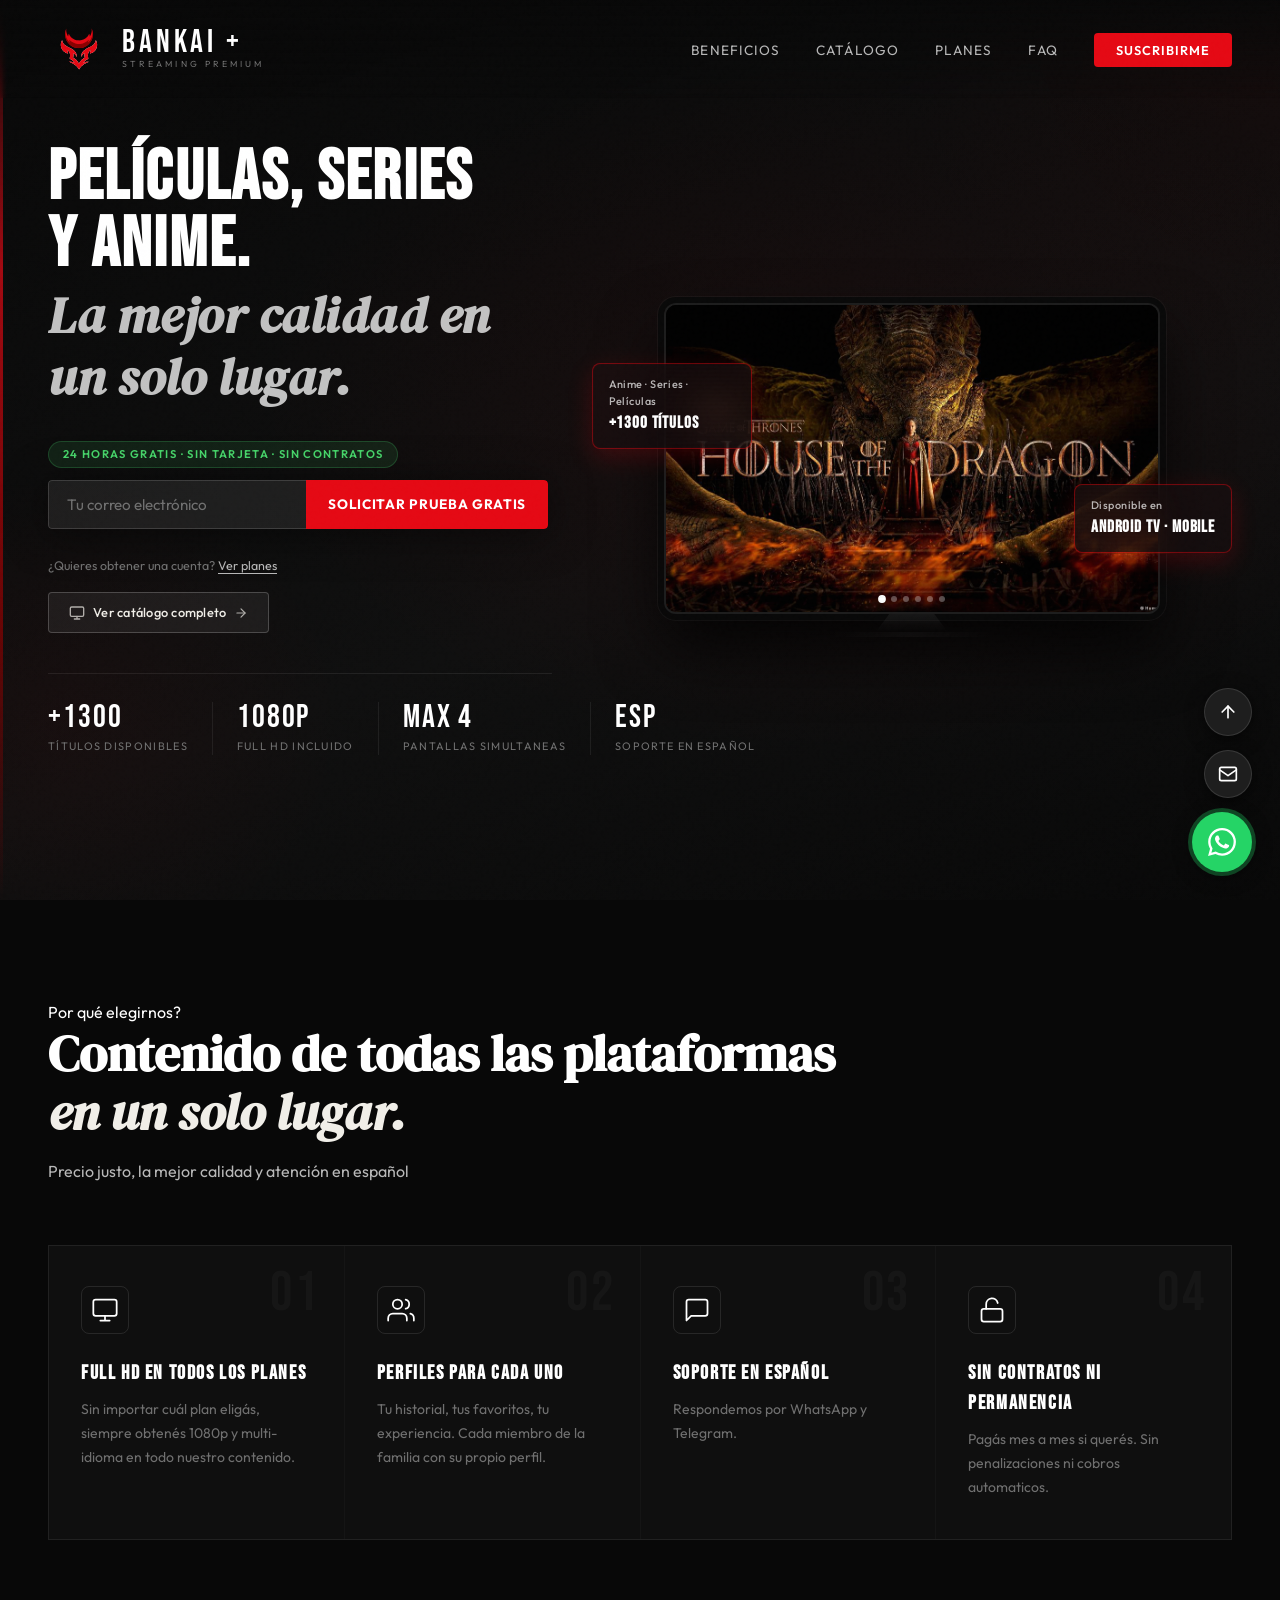
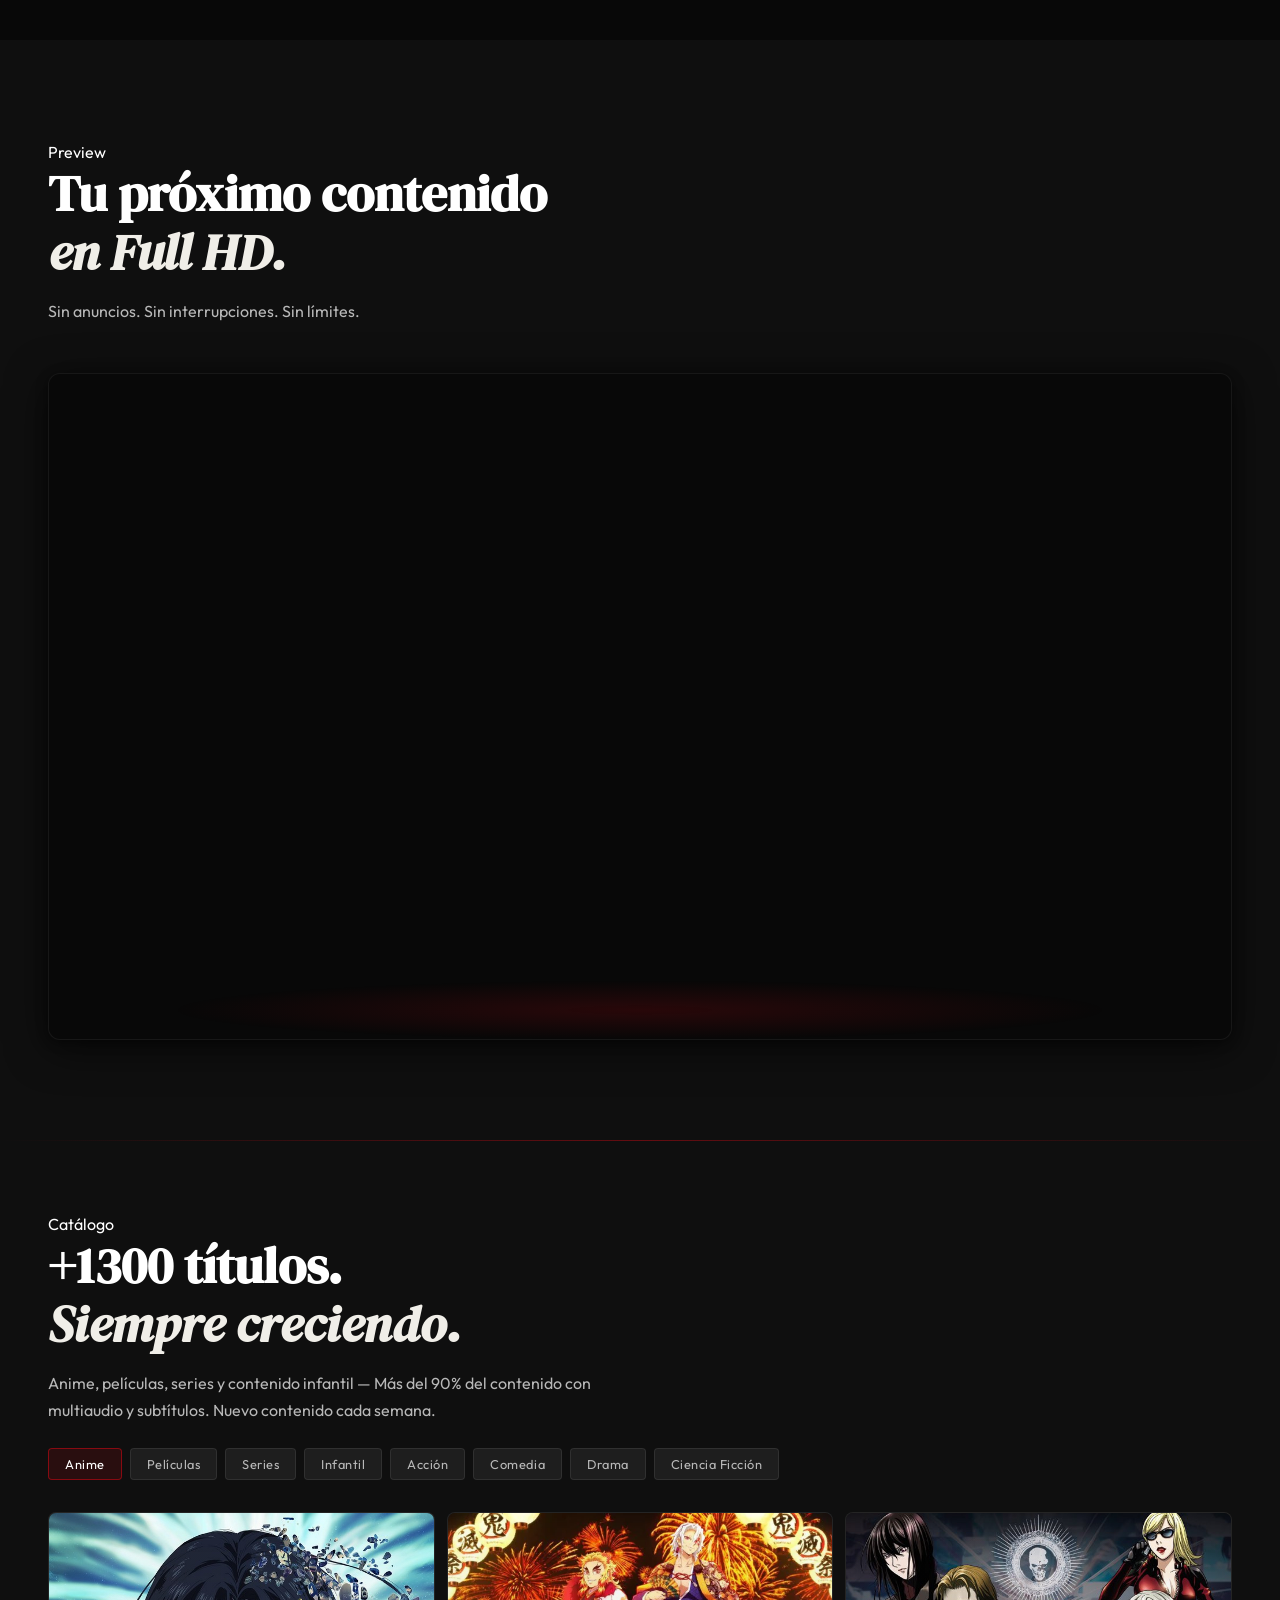
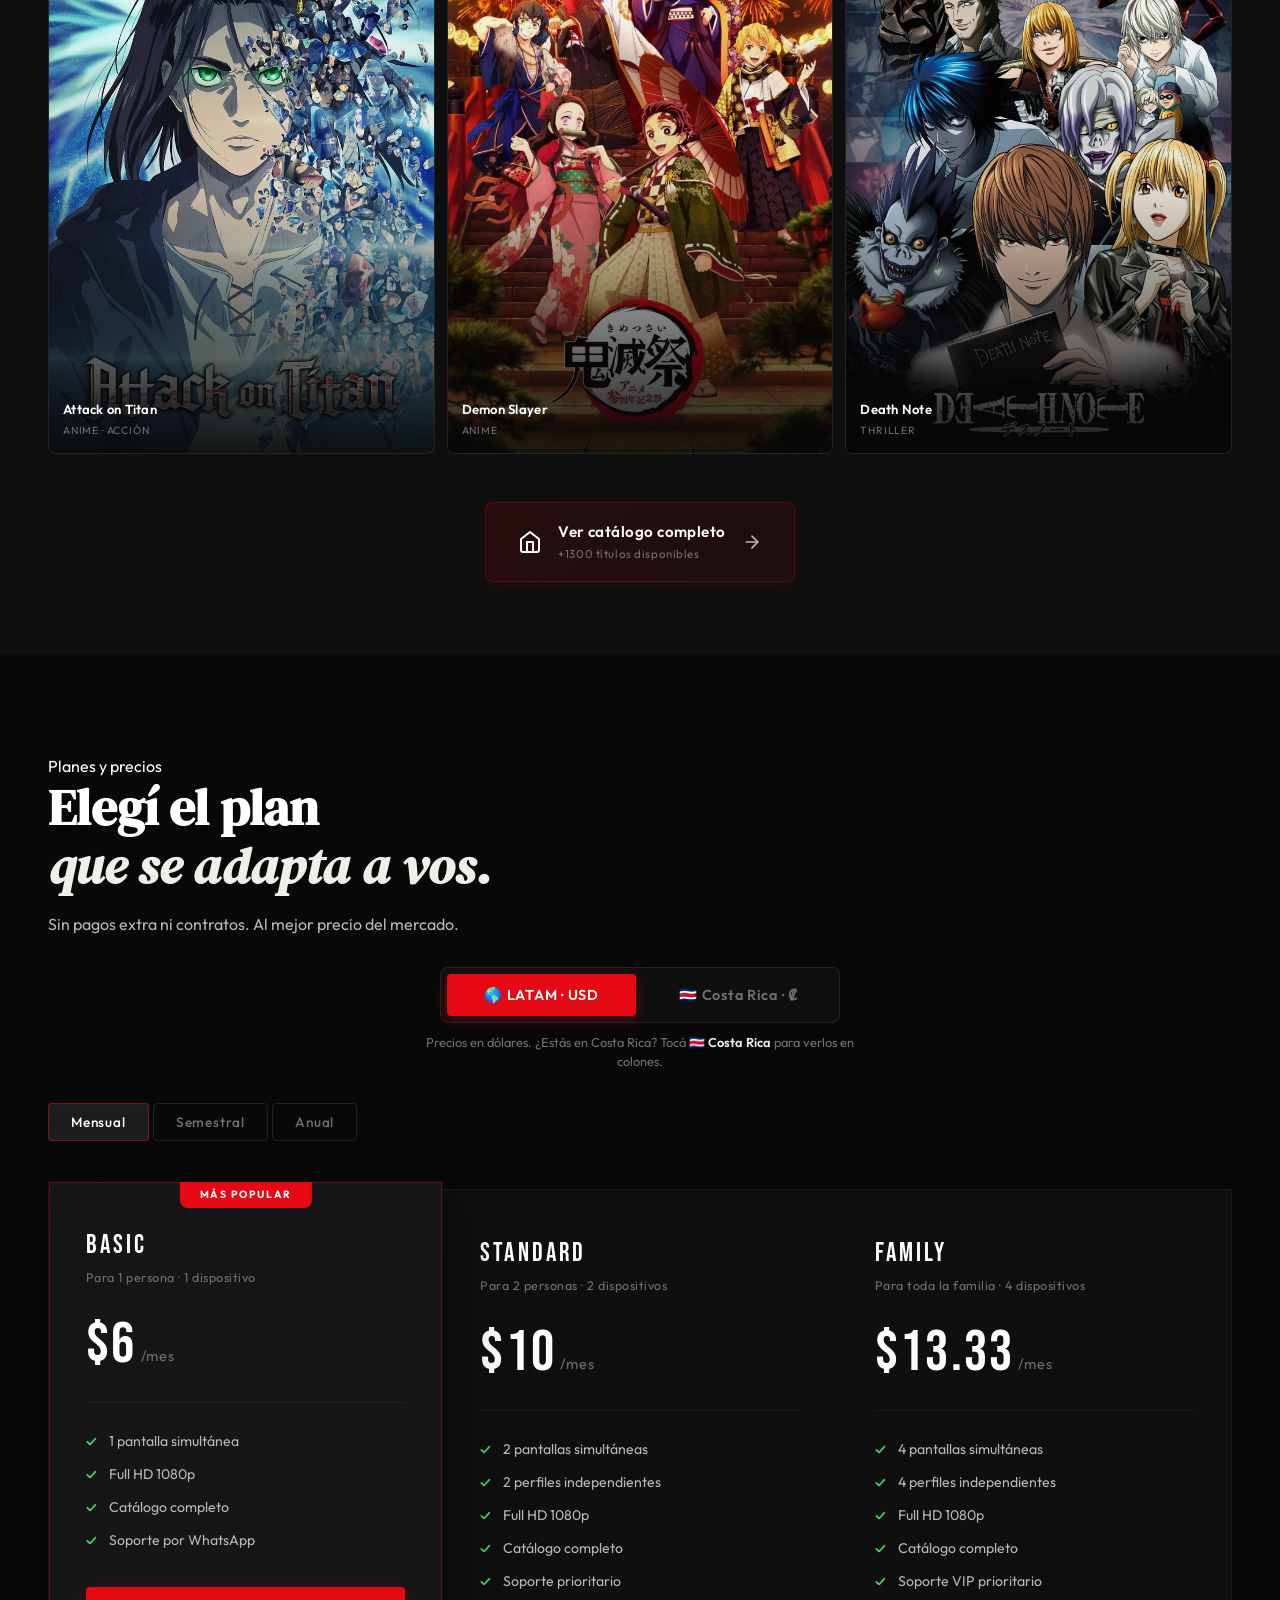
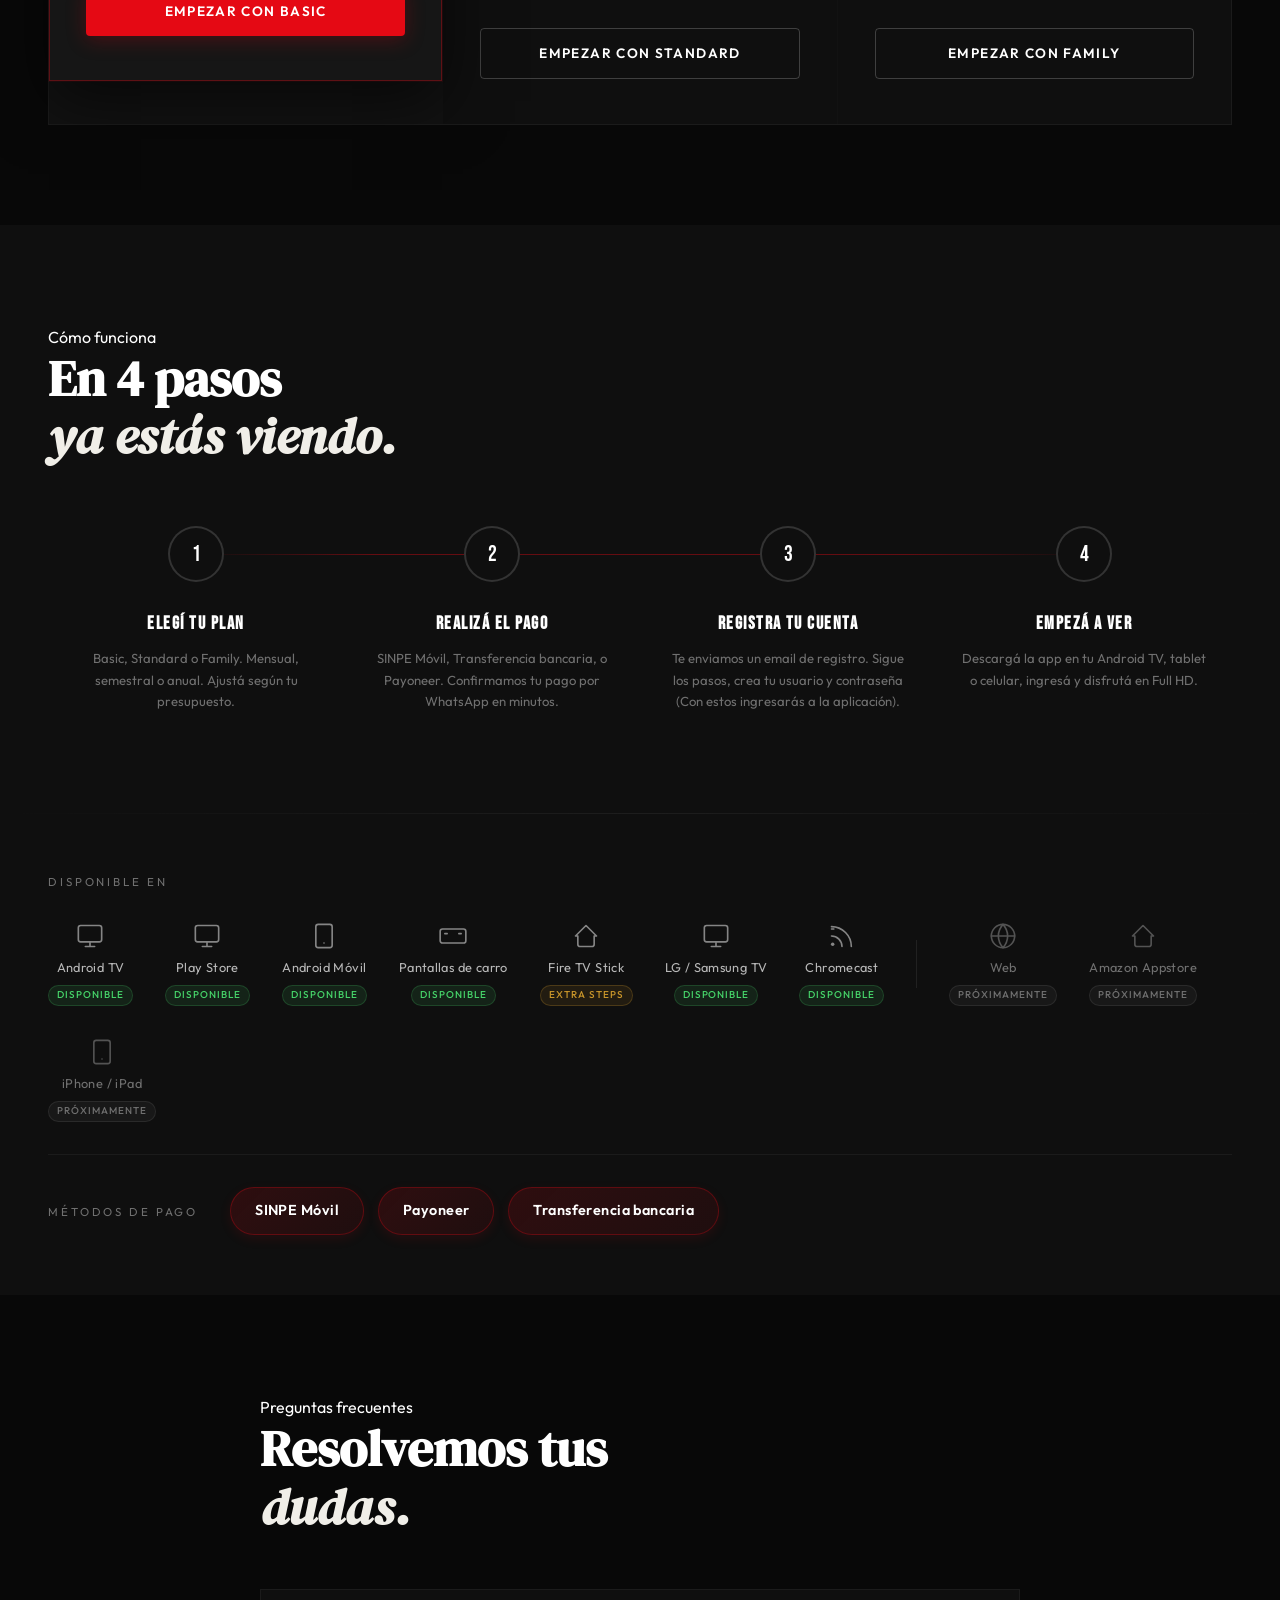
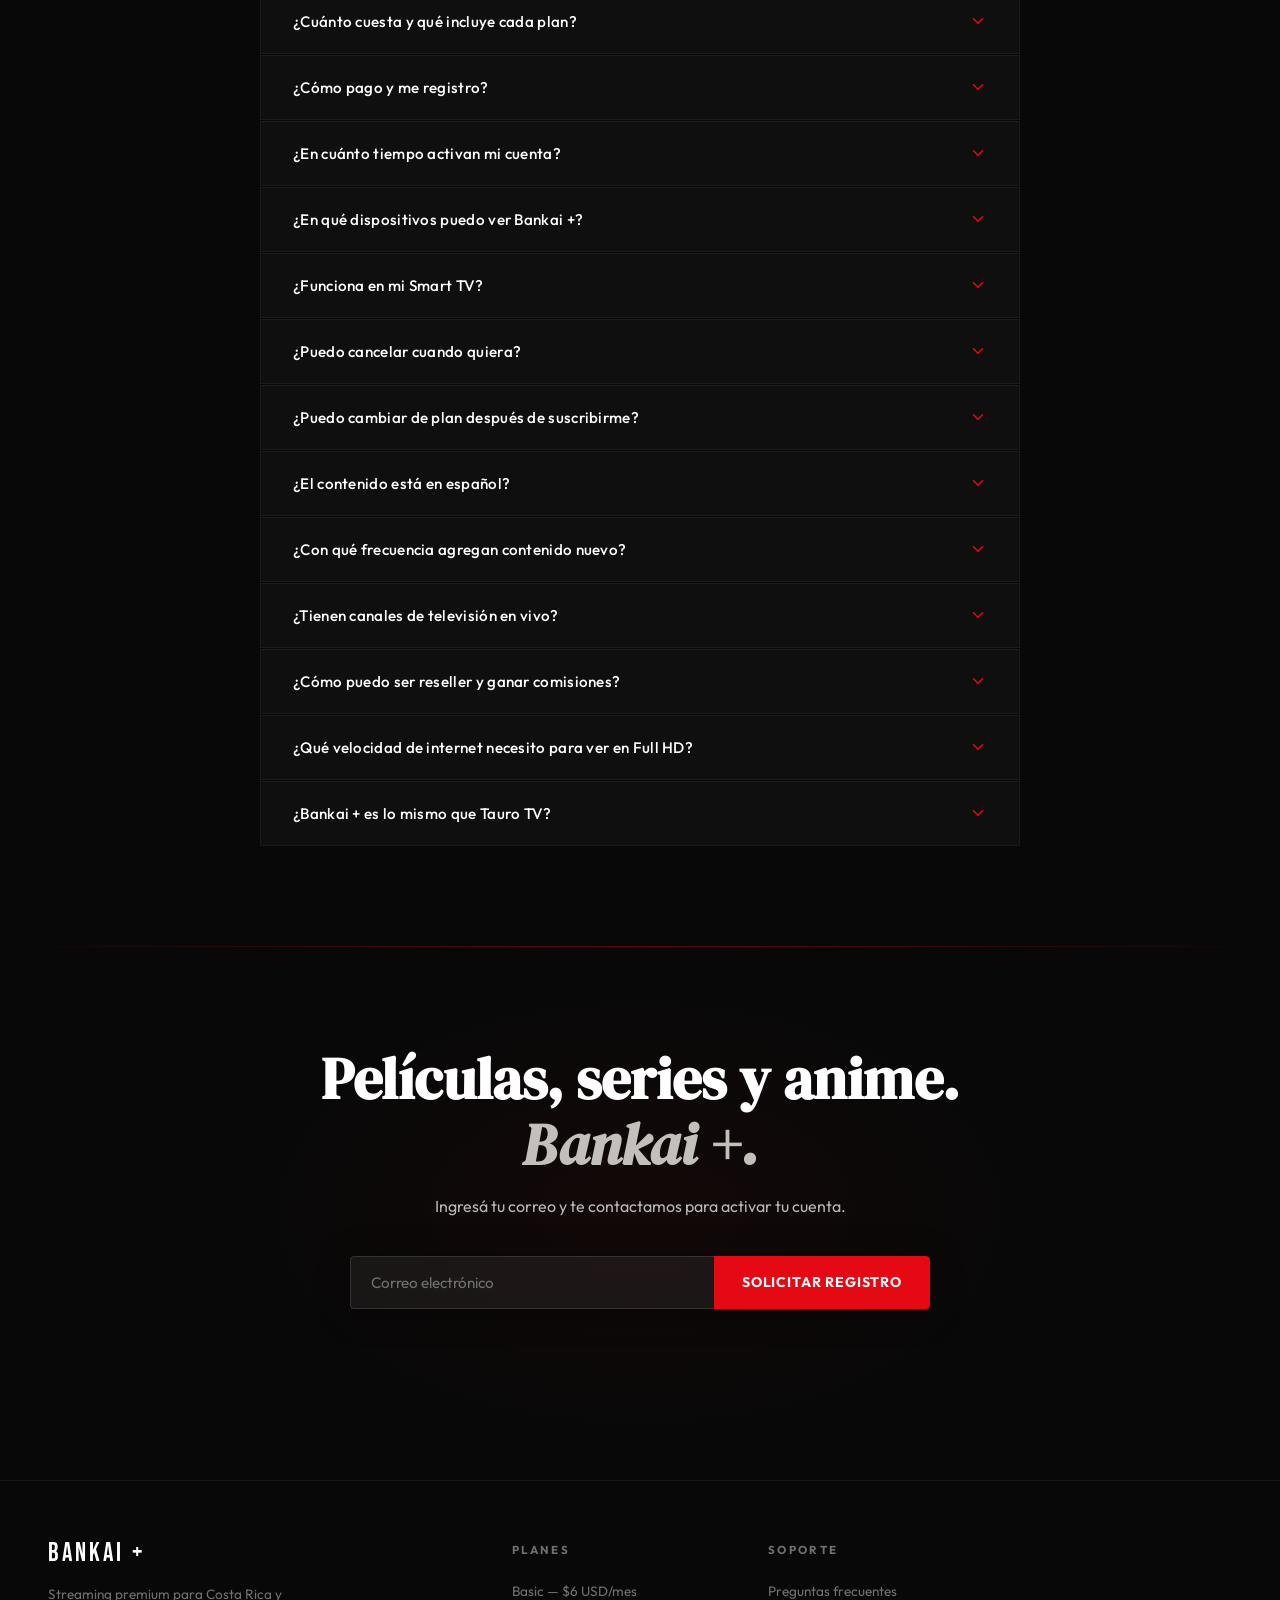
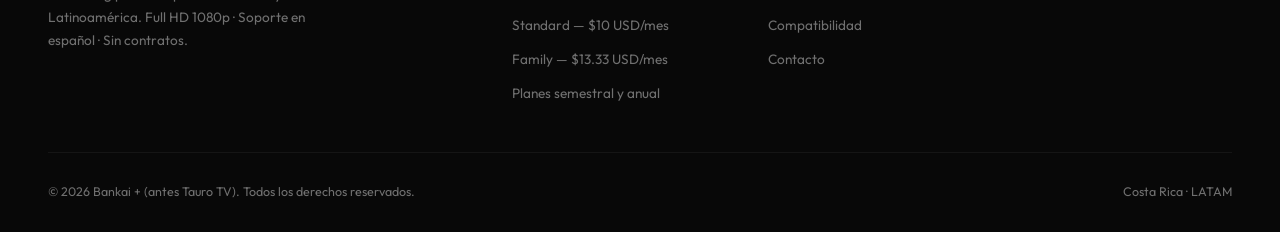
==== commit 5d577f5a: "Add files via upload" ====
--- a/index.html
+++ b/index.html
@@ -3,14 +3,14 @@
 <head>
   <meta charset="UTF-8">
   <meta name="viewport" content="width=device-width, initial-scale=1.0">
-  <title>Tauro TV — Streaming Premium en Español | Películas, Series y Anime en Costa Rica</title>
+  <title>Bankai + — Streaming Premium en Costa Rica | Películas, Series y Anime</title>
 
   <!-- SEO Meta Tags -->
-  <meta name="description" content="Tauro TV: Plataforma de streaming premium en Costa Rica. +800 películas, series y anime en Full HD 1080p. Planes desde ₡3.000/mes. Prueba gratis 24 horas. Sin contratos. Soporte en español.">
-  <meta name="keywords" content="streaming Costa Rica, streaming premium, películas online, series online, anime online, streaming español latino, TV online Costa Rica, plataforma streaming, ver películas online, streaming HD, streaming sin contratos, streaming barato Costa Rica, entretenimiento digital">
-  <meta name="author" content="Tauro TV">
+  <meta name="description" content="Bankai +: streaming premium en Costa Rica con +1300 películas, series y anime en Full HD 1080p. Planes desde $6 USD/mes, prueba gratis 24 horas, sin contratos y soporte en español.">
+  <meta name="keywords" content="bankai +, bankai plus, bankaiplus, bankai tv, bankai streaming, bankai plus Costa Rica, tauro tv, taurotv, vortextv, streaming Costa Rica, streaming premium, películas online, series online, anime online, streaming español latino, TV online Costa Rica, plataforma streaming, ver películas online, streaming HD, streaming sin contratos, streaming barato Costa Rica, entretenimiento digital, entretenimiento Costa Rica, ver series gratis, películas Full HD, anime en español, contenido bajo demanda, IPTV Costa Rica, películas y series en español, plataforma de entretenimiento">
+  <meta name="author" content="Bankai +">
   <meta name="robots" content="index, follow, max-image-preview:large, max-snippet:-1, max-video-preview:-1">
-  <link rel="canonical" href="https://taurotv.com/">
+  <link rel="canonical" href="https://taurotv.lat/">
   
   <!-- Geo Targeting -->
   <meta name="geo.region" content="CR">
@@ -18,33 +18,34 @@
   
   <!-- Open Graph / Facebook -->
   <meta property="og:type" content="website">
-  <meta property="og:url" content="https://taurotv.com/">
-  <meta property="og:title" content="Tauro TV — Streaming Premium | Películas, Series y Anime">
-  <meta property="og:description" content="+800 títulos en Full HD 1080p. Planes desde ₡3.000/mes. Prueba gratis 24 horas. Disponible en Android TV, móvil y más. Soporte en español.">
-  <meta property="og:image" content="https://taurotv.com/images/og.jpg">
+  <meta property="og:url" content="https://taurotv.lat/">
+  <meta property="og:title" content="Bankai + — Streaming Premium | Películas, Series y Anime">
+  <meta property="og:description" content="Bankai + — +1300 títulos en Full HD 1080p. Planes desde $6 USD/mes. Prueba gratis 24 horas. Disponible en Android TV, móvil y más. Soporte en español.">
+  <meta property="og:image" content="https://taurotv.lat/images/og.jpg">
   <meta property="og:image:width" content="1200">
   <meta property="og:image:height" content="630">
   <meta property="og:locale" content="es_CR">
-  <meta property="og:site_name" content="Tauro TV">
+  <meta property="og:site_name" content="Bankai +">
 
   <!-- Twitter Card -->
   <meta name="twitter:card" content="summary_large_image">
-  <meta name="twitter:url" content="https://taurotv.com/">
-  <meta name="twitter:title" content="Tauro TV — Streaming Premium en Costa Rica">
-  <meta name="twitter:description" content="+800 películas, series y anime en Full HD. Desde ₡3.000/mes. Prueba gratis 24h.">
-  <meta name="twitter:image" content="https://taurotv.com/images/og.jpg">
+  <meta name="twitter:url" content="https://taurotv.lat/">
+  <meta name="twitter:title" content="Bankai + — Streaming Premium en Costa Rica">
+  <meta name="twitter:description" content="+1300 películas, series y anime en Full HD. Desde $6 USD/mes. Prueba gratis 24h.">
+  <meta name="twitter:image" content="https://taurotv.lat/images/og.jpg">
 
   <!-- Structured Data / Schema.org -->
   <script type="application/ld+json">
   {
     "@context": "https://schema.org",
     "@type": "WebSite",
-    "name": "Tauro TV",
-    "url": "https://taurotv.com/",
-    "description": "Plataforma de streaming premium en Costa Rica con películas, series y anime en Full HD",
+    "name": "Bankai +",
+    "alternateName": ["Bankai Plus", "BankaiPlus", "Bankai+", "Bankai TV", "Tauro TV", "TauroTV", "Vortex TV", "VortexTV"],
+    "url": "https://taurotv.lat/",
+    "description": "Plataforma de streaming y entretenimiento premium en Costa Rica con películas, series y anime en Full HD",
     "potentialAction": {
       "@type": "SearchAction",
-      "target": "https://taurotv.com/?s={search_term_string}",
+      "target": "https://taurotv.lat/catalog?q={search_term_string}",
       "query-input": "required name=search_term_string"
     }
   }
@@ -54,10 +55,11 @@
   {
     "@context": "https://schema.org",
     "@type": "Organization",
-    "name": "Tauro TV",
-    "url": "https://taurotv.com/",
-    "logo": "https://taurotv.com/images/logo.png",
-    "description": "Streaming premium de películas, series y anime para Costa Rica y LATAM",
+    "name": "Bankai +",
+    "alternateName": ["Bankai Plus", "BankaiPlus", "Bankai+", "Bankai TV", "Tauro TV", "TauroTV", "Vortex TV", "VortexTV"],
+    "url": "https://taurotv.lat/",
+    "logo": "https://taurotv.lat/images/logo.png",
+    "description": "Plataforma de streaming y entretenimiento premium de películas, series y anime para Costa Rica y LATAM",
     "address": {
       "@type": "PostalAddress",
       "addressCountry": "CR",
@@ -65,7 +67,10 @@
     },
     "areaServed": ["CR", "LATAM"],
     "availableLanguage": ["es"],
-    "priceRange": "₡₡"
+    "priceRange": "$6 - $13.33",
+    "sameAs": [
+      "https://wa.me/50661719869"
+    ]
   }
   </script>
 
@@ -73,36 +78,39 @@
   {
     "@context": "https://schema.org",
     "@type": "Product",
-    "name": "Tauro TV Streaming",
-    "description": "Servicio de streaming premium con más de 800 títulos en Full HD 1080p",
+    "name": "Bankai + Streaming",
+    "description": "Bankai + (antes Tauro TV): servicio de streaming premium con más de 1300 películas, series y anime en Full HD 1080p para Costa Rica y LATAM",
     "brand": {
       "@type": "Brand",
-      "name": "Tauro TV"
+      "name": "Bankai +"
     },
     "offers": [
       {
         "@type": "Offer",
         "name": "Plan Basic",
-        "price": "3000",
-        "priceCurrency": "CRC",
+        "description": "1 pantalla · Full HD 1080p · catálogo completo",
+        "price": "6.00",
+        "priceCurrency": "USD",
         "availability": "https://schema.org/InStock",
-        "url": "https://taurotv.com/#pricing"
+        "url": "https://taurotv.lat/#pricing"
       },
       {
         "@type": "Offer",
         "name": "Plan Standard",
-        "price": "4500",
-        "priceCurrency": "CRC",
+        "description": "2 pantallas simultáneas · Full HD 1080p · catálogo completo",
+        "price": "10.00",
+        "priceCurrency": "USD",
         "availability": "https://schema.org/InStock",
-        "url": "https://taurotv.com/#pricing"
+        "url": "https://taurotv.lat/#pricing"
       },
       {
         "@type": "Offer",
         "name": "Plan Family",
-        "price": "6000",
-        "priceCurrency": "CRC",
+        "description": "4 pantallas simultáneas · Full HD 1080p · catálogo completo",
+        "price": "13.33",
+        "priceCurrency": "USD",
         "availability": "https://schema.org/InStock",
-        "url": "https://taurotv.com/#pricing"
+        "url": "https://taurotv.lat/#pricing"
       }
     ],
     "aggregateRating": {
@@ -113,12 +121,127 @@
   }
   </script>
 
+
+  <!-- Structured Data / FAQ -->
+  <script type="application/ld+json">
+  {
+    "@context": "https://schema.org",
+    "@type": "FAQPage",
+    "mainEntity": [
+      {
+        "@type": "Question",
+        "name": "¿Cuánto cuesta Bankai + y qué incluye cada plan?",
+        "acceptedAnswer": {
+          "@type": "Answer",
+          "text": "Basic $6 USD/mes (1 pantalla), Standard $10 USD/mes (2 pantallas simultáneas) y Family $13.33 USD/mes (4 pantallas). Si estás en Costa Rica podés verlos en colones: se convierten automáticamente al tipo de cambio del BCR del día. Todos los planes incluyen Full HD 1080p y el catálogo completo. También hay plan semestral (pagás 5 meses y recibís 6) y anual (pagás 9 y recibís 12)."
+        }
+      },
+      {
+        "@type": "Question",
+        "name": "¿Cómo pago y me registro en Bankai +?",
+        "acceptedAnswer": {
+          "@type": "Answer",
+          "text": "Aceptamos SINPE Móvil, Payoneer y transferencia bancaria. Elegís tu plan y nos contactás por WhatsApp, realizás el pago, verificamos y te enviamos usuario y contraseña por correo junto al link de descarga de la app en Play Store."
+        }
+      },
+      {
+        "@type": "Question",
+        "name": "¿En cuánto tiempo activan mi cuenta?",
+        "acceptedAnswer": {
+          "@type": "Answer",
+          "text": "En menos de 30 minutos después de confirmar tu pago. En horario de soporte (8am–10pm) normalmente es inmediato."
+        }
+      },
+      {
+        "@type": "Question",
+        "name": "¿En qué dispositivos puedo ver Bankai +?",
+        "acceptedAnswer": {
+          "@type": "Answer",
+          "text": "Android TV (Xiaomi, TCL, Sony), celulares y tablets Android, pantallas de carro con Android, Fire TV Stick, Smart TV LG y Samsung, y Chromecast. Próximamente versión web, Amazon Appstore, iPhone y iPad."
+        }
+      },
+      {
+        "@type": "Question",
+        "name": "¿Bankai + funciona en mi Smart TV?",
+        "acceptedAnswer": {
+          "@type": "Answer",
+          "text": "Sí. Si tu TV tiene Android TV integrado o un Android TV Box, descargás la app desde Play Store. En Samsung y LG funciona con la app nativa para Smart TV o haciendo cast desde el celular con Chromecast."
+        }
+      },
+      {
+        "@type": "Question",
+        "name": "¿Puedo cancelar cuando quiera?",
+        "acceptedAnswer": {
+          "@type": "Answer",
+          "text": "Sí. Sin contratos y sin permanencia mínima. Para cancelar solo mandás un mensaje por WhatsApp: sin llamadas, sin trámites y sin penalizaciones."
+        }
+      },
+      {
+        "@type": "Question",
+        "name": "¿Puedo cambiar de plan después de suscribirme?",
+        "acceptedAnswer": {
+          "@type": "Answer",
+          "text": "Sí. Podés subir de plan en cualquier momento con cambio inmediato. Para bajar de plan, aplica al inicio del siguiente período. Lo que ya pagaste nunca se pierde."
+        }
+      },
+      {
+        "@type": "Question",
+        "name": "¿El contenido de Bankai + está en español?",
+        "acceptedAnswer": {
+          "@type": "Answer",
+          "text": "Sí, todo el catálogo está en español latino por defecto: películas, series, anime y contenido infantil. Podés cambiar idioma y subtítulos desde los ajustes del perfil o en tiempo real mientras ves algo."
+        }
+      },
+      {
+        "@type": "Question",
+        "name": "¿Con qué frecuencia agregan contenido nuevo?",
+        "acceptedAnswer": {
+          "@type": "Answer",
+          "text": "El catálogo se actualiza cada semana con películas, series y anime recientes. Si encontrás un error de audio o subtítulos, lo reportás desde la app y lo solucionamos."
+        }
+      },
+      {
+        "@type": "Question",
+        "name": "¿Bankai + tiene canales de televisión en vivo?",
+        "acceptedAnswer": {
+          "@type": "Answer",
+          "text": "De momento no. Nos enfocamos exclusivamente en contenido bajo demanda: películas, series y anime que ves cuando querés, sin horarios. Estamos evaluando agregar canales en vivo a futuro."
+        }
+      },
+      {
+        "@type": "Question",
+        "name": "¿Cómo puedo ser reseller de Bankai + y ganar comisiones?",
+        "acceptedAnswer": {
+          "@type": "Answer",
+          "text": "El programa de resellers te permite ganar entre 40% y 50% de comisión por cada plan vendido, sin cuotas ni inversión inicial, con soporte dedicado y materiales de marketing. Solicitá información por WhatsApp."
+        }
+      },
+      {
+        "@type": "Question",
+        "name": "¿Qué velocidad de internet necesito para ver en Full HD?",
+        "acceptedAnswer": {
+          "@type": "Answer",
+          "text": "Recomendamos al menos 30 MB/s para disfrutar el contenido en Full HD 1080p sin interrupciones."
+        }
+      },
+      {
+        "@type": "Question",
+        "name": "¿Bankai + es lo mismo que Tauro TV?",
+        "acceptedAnswer": {
+          "@type": "Answer",
+          "text": "Sí. Bankai + es el nuevo nombre de la plataforma anteriormente conocida como Tauro TV. Es el mismo servicio, el mismo catálogo y el mismo soporte, ahora bajo la marca Bankai +."
+        }
+      }
+    ]
+  }
+  </script>
+
   <!-- PWA / App Meta Tags -->
   <meta name="mobile-web-app-capable" content="yes">
   <meta name="apple-mobile-web-app-capable" content="yes">
   <meta name="apple-mobile-web-app-status-bar-style" content="black-translucent">
-  <meta name="apple-mobile-web-app-title" content="Tauro TV">
-  <meta name="application-name" content="Tauro TV">
+  <meta name="apple-mobile-web-app-title" content="Bankai +">
+  <meta name="application-name" content="Bankai +">
   <meta name="theme-color" content="#E50914">
   <meta name="msapplication-TileColor" content="#E50914">
 
@@ -145,6 +268,8 @@
   <link rel="stylesheet" href="css/pricing.css">
   <link rel="stylesheet" href="css/footer.css">
   <link rel="stylesheet" href="css/responsive.css">
+  <link rel="stylesheet" href="css/video.css">
+  <link rel="stylesheet" href="css/floating-btns.css">
 </head>
 <body>
 
@@ -152,19 +277,19 @@
      NAV
 ═══════════════════════════════════════════════════════════ -->
 <nav aria-label="Navegación principal">
-  <a href="#" class="logo" aria-label="Tauro TV — inicio">
-    <div class="logo-bull" aria-hidden="true">
-      <img src="images/logo/logo.svg" alt="Tauro TV Logo" style="width: 100%; height: 100%; object-fit: contain;">
+  <a href="#" class="logo" aria-label="Bankai + — inicio">
+    <div class="logo-mark" aria-hidden="true">
+      <img src="images/logo/logo.svg" alt="Bankai + Logo" style="width: 100%; height: 100%; object-fit: contain;">
     </div>
     <div>
-      <div class="logo-text">Tauro TV</div>
+      <div class="logo-text">Bankai +</div>
       <div class="logo-sub">Streaming Premium</div>
     </div>
   </a>
 
   <ul class="nav-links" role="list">
     <li><a href="#features">Beneficios</a></li>
-    <li><a href="#catalog">Catálogo</a></li>
+    <li><a href="catalog">Catálogo</a></li>
     <li><a href="#pricing">Planes</a></li>
     <li><a href="#faq">FAQ</a></li>
     <li><a href="#pricing" class="nav-cta">Suscribirme</a></li>
@@ -178,7 +303,7 @@
 <!-- Menú móvil overlay -->
 <nav class="nav-mobile" id="nav-mobile" aria-label="Menú móvil">
   <a href="#features">Beneficios</a>
-  <a href="#catalog">Catálogo</a>
+  <a href="catalog">Catálogo</a>
   <a href="#pricing">Planes</a>
   <a href="#faq">FAQ</a>
   <a href="#pricing" class="nav-cta-mobile">Suscribirme</a>
@@ -222,12 +347,17 @@
       <p class="hero-form-note">
         ¿Quieres obtener una cuenta? <a href="#pricing" class="hero-form-link">Ver planes</a>
       </p>
+      <a href="catalog" class="hero-catalog-btn">
+        <svg width="16" height="16" viewBox="0 0 24 24" fill="none" stroke="currentColor" stroke-width="2" stroke-linecap="round" stroke-linejoin="round" aria-hidden="true"><rect x="2" y="3" width="20" height="14" rx="2"/><path d="M8 21h8M12 17v4"/></svg>
+        Ver catálogo completo
+        <svg width="14" height="14" viewBox="0 0 24 24" fill="none" stroke="currentColor" stroke-width="2" stroke-linecap="round" stroke-linejoin="round" aria-hidden="true"><line x1="5" y1="12" x2="19" y2="12"/><polyline points="12 5 19 12 12 19"/></svg>
+      </a>
     </form>
 
     <!-- Stats: 4 en una sola fila usando grid -->
     <div class="hero-stats" aria-label="Estadísticas del servicio">
       <div class="stat-item">
-        <div class="stat-number">800+</div>
+        <div class="stat-number"><span class="js-catalog-count">1000+</span></div>
         <div class="stat-label">Títulos disponibles</div>
       </div>
       <div class="stat-item">
@@ -263,7 +393,7 @@
             <!-- Slide placeholder (cuando no hay imágenes configuradas) -->
             <div class="tv-slide tv-slide-placeholder active">
               <div class="screen-content">
-                <div class="screen-logo">⚡ TAURO TV</div>
+                <div class="screen-logo">⚡ BANKAI +</div>
                 <div class="screen-tagline">Streaming sin límites</div>
               </div>
             </div>
@@ -283,7 +413,7 @@
       <!-- Floating cards — dentro del frame para no salirse -->
       <div class="floating-card float-card-1">
         <div class="card-text">Anime · Series · Películas</div>
-        <div class="card-value">800+ Títulos</div>
+        <div class="card-value"><span class="js-catalog-count">1000+</span> Títulos</div>
       </div>
       <div class="floating-card float-card-2">
         <div class="card-text">Disponible en</div>
@@ -350,12 +480,30 @@
 </section>
 
 <!-- ══════════════════════════════════════════════════════════
+     VIDEO — Preview de la plataforma
+═══════════════════════════════════════════════════════════ -->
+<section class="section video-section" id="demo" aria-labelledby="video-heading">
+  <div class="section-label" aria-hidden="true">Preview</div>
+  <h2 class="section-title" id="video-heading">Tu próximo contenido<br><em>en Full HD.</em></h2>
+  <p class="section-subtitle">
+    Sin anuncios. Sin interrupciones. Sin límites.
+  </p>
+
+  <div class="video-wrapper reveal">
+    <div class="video-frame">
+      <div style="position:relative; width:100%; height:0px; padding-bottom:56.250%"><iframe allow="fullscreen;autoplay" allowfullscreen height="100%" src="https://streamable.com/e/zzdxrl?autoplay=1" width="100%" style="border:none; width:100%; height:100%; position:absolute; left:0px; top:0px; overflow:hidden;"></iframe></div>
+      <div class="video-glow" aria-hidden="true"></div>
+    </div>
+  </div>
+</section>
+
+<!-- ══════════════════════════════════════════════════════════
      CATÁLOGO
 ═══════════════════════════════════════════════════════════ -->
 <section class="section content-section" id="catalog" aria-labelledby="catalog-heading">
   <div class="catalog-header reveal">
     <div class="section-label" aria-hidden="true">Catálogo</div>
-    <h2 class="section-title" id="catalog-heading">800+ títulos.<br><em>Siempre creciendo.</em></h2>
+    <h2 class="section-title" id="catalog-heading"><span class="js-catalog-count">1000+</span> títulos.<br><em>Siempre creciendo.</em></h2>
     <p class="section-subtitle">
       Anime, películas, series y contenido infantil —
       Más del 90% del contenido con multiaudio y subtítulos. Nuevo contenido cada semana.
@@ -395,6 +543,25 @@
       </div>
     </div>
   </div>
+
+  <!-- Botón para ver catálogo completo -->
+  <div class="catalog-cta reveal">
+    <a href="catalog" 
+       class="catalog-btn">
+      <svg class="catalog-btn-icon" viewBox="0 0 24 24" fill="none" stroke="currentColor" stroke-width="2" stroke-linecap="round" stroke-linejoin="round" aria-hidden="true">
+        <path d="M3 9l9-7 9 7v11a2 2 0 0 1-2 2H5a2 2 0 0 1-2-2z"/>
+        <polyline points="9 22 9 12 15 12 15 22"/>
+      </svg>
+      <span class="catalog-btn-text">
+        <span class="catalog-btn-main">Ver catálogo completo</span>
+        <span class="catalog-btn-sub"><span class="js-catalog-count">1000+</span> títulos disponibles</span>
+      </span>
+      <svg class="catalog-btn-arrow" viewBox="0 0 24 24" fill="none" stroke="currentColor" stroke-width="2" stroke-linecap="round" stroke-linejoin="round" aria-hidden="true">
+        <line x1="5" y1="12" x2="19" y2="12"/>
+        <polyline points="12 5 19 12 12 19"/>
+      </svg>
+    </a>
+  </div>
 </section>
 
 <!-- ══════════════════════════════════════════════════════════
@@ -405,10 +572,16 @@
   <h2 class="section-title" id="pricing-heading">Elegí el plan<br><em>que se adapta a vos.</em></h2>
   <p class="section-subtitle">Sin pagos extra ni contratos. Al mejor precio del mercado.</p>
 
-  <!-- Badge de divisa detectada por IP (oculto hasta que JS lo active) -->
-  <div class="currency-detect-wrap">
-    <span class="currency-badge" id="currency-badge" style="display:none;" aria-live="polite"></span>
-  </div>
+  <!-- Toggle de moneda: USD por defecto · colones a un clic -->
+  <div class="region-toggle-wrap" role="group" aria-label="Moneda de los precios">
+    <button class="region-toggle active" data-region="latam" aria-pressed="true">
+      🌎 LATAM · USD
+    </button>
+    <button class="region-toggle" data-region="cr" aria-pressed="false">
+      🇨🇷 Costa Rica · ₡
+    </button>
+  </div>
+  <p class="region-toggle-hint" id="region-hint">Precios en dólares. ¿Estás en Costa Rica? Tocá <strong>🇨🇷 Costa Rica</strong> para verlos en colones.</p>
 
   <!-- Tabs de facturación: Mensual / Semestral / Anual -->
   <div class="billing-tabs" role="tablist" aria-label="Frecuencia de facturación">
@@ -428,8 +601,9 @@
 
   <div class="pricing-cards reveal">
 
-    <!-- BASIC -->
-    <div class="price-card">
+    <!-- BASIC (destacado) -->
+    <div class="price-card featured">
+      <div class="featured-badge">Más Popular</div>
       <div class="plan-name">Basic</div>
       <div class="plan-desc">Para 1 persona · 1 dispositivo</div>
       <div class="price-display">
@@ -446,12 +620,11 @@
         <li>Catálogo completo</li>
         <li>Soporte por WhatsApp</li>
       </ul>
-      <a href="#contacto" class="plan-btn plan-btn-outline" data-plan="basic">Empezar con Basic</a>
-    </div>
-
-    <!-- STANDARD (destacado) -->
-    <div class="price-card featured">
-      <div class="featured-badge">Más Popular</div>
+      <a href="https://wa.me/50661719869" class="plan-btn plan-btn-solid" data-plan="basic" target="_blank" rel="noopener">Empezar con Basic</a>
+    </div>
+
+    <!-- STANDARD -->
+    <div class="price-card">
       <div class="plan-name">Standard</div>
       <div class="plan-desc">Para 2 personas · 2 dispositivos</div>
       <div class="price-display">
@@ -469,7 +642,7 @@
         <li>Catálogo completo</li>
         <li>Soporte prioritario</li>
       </ul>
-      <a href="#contacto" class="plan-btn plan-btn-solid" data-plan="standard">Empezar con Standard</a>
+      <a href="https://wa.me/50661719869" class="plan-btn plan-btn-outline" data-plan="standard" target="_blank" rel="noopener">Empezar con Standard</a>
     </div>
 
     <!-- FAMILY -->
@@ -491,7 +664,7 @@
         <li>Catálogo completo</li>
         <li>Soporte VIP prioritario</li>
       </ul>
-      <a href="#contacto" class="plan-btn plan-btn-outline" data-plan="family">Empezar con Family</a>
+      <a href="https://wa.me/50661719869" class="plan-btn plan-btn-outline" data-plan="family" target="_blank" rel="noopener">Empezar con Family</a>
     </div>
 
   </div>
@@ -571,6 +744,18 @@
         <span class="device-badge extra">Extra steps</span>
       </div>
 
+      <div class="device-item">
+        <svg class="device-svg" viewBox="0 0 24 24" fill="none" stroke="currentColor" stroke-width="1.4" stroke-linecap="round" stroke-linejoin="round" aria-hidden="true"><rect x="2" y="3" width="20" height="14" rx="2"/><path d="M8 21h8M12 17v4"/></svg>
+        <span>LG / Samsung TV</span>
+        <span class="device-badge available">Disponible</span>
+      </div>
+
+      <div class="device-item">
+        <svg class="device-svg" viewBox="0 0 24 24" fill="none" stroke="currentColor" stroke-width="1.4" stroke-linecap="round" stroke-linejoin="round" aria-hidden="true"><path d="M3 6h2M3 12a9 9 0 0 1 9 9M3 4a17 17 0 0 1 17 17"/><circle cx="4" cy="19" r="1.5" fill="currentColor" stroke="none"/></svg>
+        <span>Chromecast</span>
+        <span class="device-badge available">Disponible</span>
+      </div>
+
       <div class="device-item device-item--divider" aria-hidden="true"></div>
 
       <div class="device-item device-item--soon">
@@ -582,12 +767,6 @@
       <div class="device-item device-item--soon">
         <svg class="device-svg" viewBox="0 0 24 24" fill="none" stroke="currentColor" stroke-width="1.4" stroke-linecap="round" stroke-linejoin="round" aria-hidden="true"><path d="M5 12H3l9-9 9 9h-2M5 12v7a2 2 0 0 0 2 2h10a2 2 0 0 0 2-2v-7"/></svg>
         <span>Amazon Appstore</span>
-        <span class="device-badge coming">Próximamente</span>
-      </div>
-
-      <div class="device-item device-item--soon">
-        <svg class="device-svg" viewBox="0 0 24 24" fill="none" stroke="currentColor" stroke-width="1.4" stroke-linecap="round" stroke-linejoin="round" aria-hidden="true"><rect x="2" y="3" width="20" height="14" rx="2"/><path d="M8 21h8M12 17v4"/></svg>
-        <span>LG / Samsung TV</span>
         <span class="device-badge coming">Próximamente</span>
       </div>
 
@@ -631,13 +810,17 @@
         </button>
         <div class="faq-answer" role="region">
           <div class="faq-answer-inner">
-            Basic (₡3.000/mes): 1 pantalla, ideal para vos solo.
-            <br>Standard (₡4.500/mes): 2 pantallas simultáneas, perfecto para compartir con alguien.
-            <br>Family (₡6.000/mes): 4 pantallas, para toda la familia.
+            <strong>Basic — $6 USD/mes:</strong> 1 pantalla, ideal para vos solo.
+            <br><strong>Standard — $10 USD/mes:</strong> 2 pantallas simultáneas, perfecto para compartir con alguien.
+            <br><strong>Family — $13.33 USD/mes:</strong> 4 pantallas, para toda la familia.
             <br><br>
             Todos los planes incluyen Full HD 1080p y el catálogo completo.
             <br><br>
-            También disponés de planes semestral (paga 5 meses y recibe 6) y anual (paga 10 meses y recibe 12).
+            <strong>¿Estás en Costa Rica?</strong> En la sección de planes tocá 🇨🇷 Costa Rica y los precios se convierten a colones automáticamente, usando el tipo de cambio del BCR del día.
+            <br><br>
+            Todos los planes incluyen Full HD 1080p y el catálogo completo.
+            <br><br>
+            También disponés de planes semestral (paga 5 meses y recibe 6) y anual (paga 9 meses y recibe 12).
           </div>
         </div>
       </div>
@@ -686,7 +869,7 @@
       <!-- 4. Dispositivos compatibles -->
       <div class="faq-item">
         <button class="faq-question" aria-expanded="false">
-          ¿En qué dispositivos puedo ver Tauro TV?
+          ¿En qué dispositivos puedo ver Bankai +?
           <svg class="faq-arrow" viewBox="0 0 24 24" fill="none" stroke="currentColor" stroke-width="2" stroke-linecap="round" stroke-linejoin="round" aria-hidden="true"><polyline points="6 9 12 15 18 9"/></svg>
         </button>
         <div class="faq-answer" role="region">
@@ -696,11 +879,12 @@
             <br>• Celulares y tablets Android (via Play Store)
             <br>• Pantallas de carro con Android
             <br>• Fire TV Stick (con pasos adicionales)
+            <br>• Smart TVs LG y Samsung
+            <br>• Chromecast (haciendo cast desde tu celular)
             <br><br>
             <strong>Próximamente:</strong>
             <br>• Versión web (cualquier navegador)
             <br>• Amazon Appstore (Fire TV nativo)
-            <br>• Smart TVs LG y Samsung
             <br>• iPhone y iPad
             <br><br>
             Si tu TV no tiene Android integrado, podés usar un Android TV Box económico como el Xiaomi Mi Box.
@@ -722,9 +906,9 @@
             <br><br>
             Para Fire TV Stick, la app se puede instalar con pasos adicionales. Próximamente estará disponible directamente en la tienda de Amazon.
             <br><br>
-            Si tu TV es Samsung o LG con su propio sistema, necesitás un Android TV Box externo — son económicos y fáciles de configurar.
-            <br><br>
-            También estamos trabajando en versión web, Roku, Chromecast y otras plataformas.
+            Si tu TV es Samsung o LG, ya podés ver Bankai + con la app nativa para Smart TV o haciendo cast desde tu celular con Chromecast.
+            <br><br>
+            También estamos trabajando en versión web, Roku y otras plataformas.
           </div>
         </div>
       </div>
@@ -810,7 +994,7 @@
         </button>
         <div class="faq-answer" role="region">
           <div class="faq-answer-inner">
-            Nuestro programa de resellers te permite ganar dinero vendiendo planes de Tauro TV en tu comunidad, redes sociales o con tu red de contactos.
+            Nuestro programa de resellers te permite ganar dinero vendiendo planes de Bankai + en tu comunidad, redes sociales o con tu red de contactos.
             <br><br>
             <strong>Beneficios y comisiones:</strong>
             <br>• Ganá entre <strong>40% y 50%</strong> de comisión por cada plan vendido
@@ -823,6 +1007,43 @@
             <br>Contactanos por WhatsApp y solicitá información sobre el programa de resellers. Te explicamos cómo funciona, los márgenes exactos y cómo activar tu cuenta.
             <br><br>
             Es una excelente oportunidad para generar ingresos extras ayudando a otros a disfrutar de contenido premium.
+          </div>
+        </div>
+      </div>
+
+      <!-- 12. Velocidad de internet necesaria (NUEVO) -->
+      <div class="faq-item">
+        <button class="faq-question" aria-expanded="false">
+          ¿Qué velocidad de internet necesito para ver en Full HD?
+          <svg class="faq-arrow" viewBox="0 0 24 24" fill="none" stroke="currentColor" stroke-width="2" stroke-linecap="round" stroke-linejoin="round" aria-hidden="true"><polyline points="6 9 12 15 18 9"/></svg>
+        </button>
+        <div class="faq-answer" role="region">
+          <div class="faq-answer-inner">
+            Para disfrutar del contenido en Full HD 1080p sin interrupciones, recomendamos tener <strong>al menos 30 MB/s</strong> de velocidad de internet.
+            <br><br>
+            <strong>Importante:</strong>
+            <br>• Conectate preferiblemente por <strong>WiFi</strong> para una mejor experiencia
+            <br>• Si usás datos móviles, tené en cuenta que el contenido en Full HD consume bastante, así que te sugerimos tener un buen plan de datos o conectarte a WiFi cuando sea posible
+            <br>• Todo nuestro contenido se reproduce en Full HD 1080p — no hacemos compresión ni calidad adaptativa, por eso la imagen siempre se ve perfecta
+            <br><br>
+            Si tu conexión es más lenta, podés experimentar pausas o buffering. En ese caso, te recomendamos mejorar tu plan de internet o conectarte más cerca del router WiFi.
+          </div>
+        </div>
+      </div>
+
+      <!-- 13. Cambio de marca: Tauro TV → Bankai + -->
+      <div class="faq-item">
+        <button class="faq-question" aria-expanded="false">
+          ¿Bankai + es lo mismo que Tauro TV?
+          <svg class="faq-arrow" viewBox="0 0 24 24" fill="none" stroke="currentColor" stroke-width="2" stroke-linecap="round" stroke-linejoin="round" aria-hidden="true"><polyline points="6 9 12 15 18 9"/></svg>
+        </button>
+        <div class="faq-answer" role="region">
+          <div class="faq-answer-inner">
+            Sí. <strong>Bankai +</strong> es el nuevo nombre de la plataforma anteriormente conocida como <strong>Tauro TV</strong>.
+            <br><br>
+            Es exactamente el mismo servicio: el mismo catálogo, los mismos planes, el mismo soporte y la misma cuenta de siempre. Solo cambió la marca.
+            <br><br>
+            Si ya sos suscriptor, <strong>no tenés que hacer nada</strong>: tu usuario y contraseña siguen funcionando igual.
           </div>
         </div>
       </div>
@@ -837,7 +1058,7 @@
   <div class="cta-content">
 
   
-    <h2 class="cta-title" id="cta-heading">Películas, series y anime.<br><em>Tauro TV.</em></h2>
+    <h2 class="cta-title" id="cta-heading">Películas, series y anime.<br><em>Bankai +.</em></h2>
     <p class="cta-sub">Ingresá tu correo y te contactamos para activar tu cuenta.</p>
 
     <!-- Formulario CTA — comparte lógica con el del hero via JS -->
@@ -875,11 +1096,12 @@
 <footer aria-label="Pie de página">
   <div class="footer-grid">
     <div class="footer-brand">
-      <div class="logo-text">Tauro TV</div>
+      <div class="logo-text">Bankai +</div>
       <p>
         Streaming premium para Costa Rica y Latinoamérica.
         Full HD 1080p · Soporte en español · Sin contratos.
       </p>
+      
       <div class="footer-legal">
        
       </div>
@@ -888,9 +1110,9 @@
     <div class="footer-col">
       <h4>Planes</h4>
       <ul>
-        <li><a href="#pricing">Basic — ₡3.000/mes</a></li>
-        <li><a href="#pricing">Standard — ₡4.500/mes</a></li>
-        <li><a href="#pricing">Family — ₡6.000/mes</a></li>
+        <li><a href="#pricing">Basic — $6 USD/mes</a></li>
+        <li><a href="#pricing">Standard — $10 USD/mes</a></li>
+        <li><a href="#pricing">Family — $13.33 USD/mes</a></li>
         <li><a href="#pricing">Planes semestral y anual</a></li>
       </ul>
     </div>
@@ -906,14 +1128,59 @@
   </div>
 
   <div class="footer-bottom">
-    <span>© 2026 Tauro TV. Todos los derechos reservados.</span>
+    <span>© 2026 Bankai + (antes Tauro TV). Todos los derechos reservados.</span>
     <span class="footer-region">Costa Rica · LATAM</span>
   </div>
 </footer>
+
+<!-- ══════════════════════════════════════════════════════════
+     BOTONES FLOTANTES — WhatsApp + Email
+═══════════════════════════════════════════════════════════ -->
+<div class="floating-btns" aria-label="Contacto rápido">
+  <!-- Botón Volver arriba (aparece al hacer scroll) -->
+  <button type="button" class="float-btn float-btn-top" aria-label="Volver arriba" title="Volver arriba">
+    <svg width="20" height="20" viewBox="0 0 24 24" fill="none" stroke="currentColor" stroke-width="2" stroke-linecap="round" stroke-linejoin="round">
+      <line x1="12" y1="19" x2="12" y2="5"/>
+      <polyline points="5 12 12 5 19 12"/>
+    </svg>
+    <span class="float-btn-tooltip">Volver arriba</span>
+  </button>
+
+  <!-- Botón de Email -->
+  <a href="mailto:taurotressietes@gmail.com?subject=Consulta%20Bankai%20%2B" 
+     class="float-btn float-btn-email" 
+     aria-label="Enviar correo electrónico"
+     title="Escribinos por correo">
+    <svg width="24" height="24" viewBox="0 0 24 24" fill="none" stroke="currentColor" stroke-width="2" stroke-linecap="round" stroke-linejoin="round">
+      <rect x="2" y="4" width="20" height="16" rx="2"/>
+      <path d="M22 7l-10 7L2 7"/>
+    </svg>
+    <span class="float-btn-tooltip">Correo</span>
+  </a>
+
+  <!-- Botón de WhatsApp -->
+  <a href="https://wa.me/50661719869?text=Hola%2C%20me%20interesa%20Bankai%20%2B%20%E2%9A%94%EF%B8%8F" 
+     class="float-btn float-btn-whatsapp" 
+     target="_blank" 
+     rel="noopener noreferrer"
+     aria-label="Contactar por WhatsApp"
+     title="Contactanos por WhatsApp">
+    <svg width="24" height="24" viewBox="0 0 24 24" fill="currentColor">
+      <path d="M17.472 14.382c-.297-.149-1.758-.867-2.03-.967-.273-.099-.471-.148-.67.15-.197.297-.767.966-.94 1.164-.173.199-.347.223-.644.075-.297-.15-1.255-.463-2.39-1.475-.883-.788-1.48-1.761-1.653-2.059-.173-.297-.018-.458.13-.606.134-.133.298-.347.446-.52.149-.174.198-.298.298-.497.099-.198.05-.371-.025-.52-.075-.149-.669-1.612-.916-2.207-.242-.579-.487-.5-.669-.51-.173-.008-.371-.01-.57-.01-.198 0-.52.074-.792.372-.272.297-1.04 1.016-1.04 2.479 0 1.462 1.065 2.875 1.213 3.074.149.198 2.096 3.2 5.077 4.487.709.306 1.262.489 1.694.625.712.227 1.36.195 1.871.118.571-.085 1.758-.719 2.006-1.413.248-.694.248-1.289.173-1.413-.074-.124-.272-.198-.57-.347m-5.421 7.403h-.004a9.87 9.87 0 01-5.031-1.378l-.361-.214-3.741.982.998-3.648-.235-.374a9.86 9.86 0 01-1.51-5.26c.001-5.45 4.436-9.884 9.888-9.884 2.64 0 5.122 1.03 6.988 2.898a9.825 9.825 0 012.893 6.994c-.003 5.45-4.437 9.884-9.885 9.884m8.413-18.297A11.815 11.815 0 0012.05 0C5.495 0 .16 5.335.157 11.892c0 2.096.547 4.142 1.588 5.945L.057 24l6.305-1.654a11.882 11.882 0 005.683 1.448h.005c6.554 0 11.89-5.335 11.893-11.893a11.821 11.821 0 00-3.48-8.413z"/>
+    </svg>
+    <span class="float-btn-tooltip">WhatsApp</span>
+  </a>
+</div>
 
 <!-- Scripts — config primero -->
 <script src="js/config.js"></script>
 <script src="js/main.js"></script>
 <script src="js/pricing.js"></script>
+<script src="js/floating-btns.js"></script>
+<!-- El catálogo completo (~180KB) solo alimenta el contador de títulos de esta
+     página, así que va diferido: el número del HTML se ve al instante y el
+     script lo corrige al terminar de cargar, sin bloquear el render. -->
+<script src="catalog-data.js" defer></script>
+<script src="js/catalog-count.js" defer></script>
 </body>
 </html>
--- a/css/variables.css
+++ b/css/variables.css
@@ -1,67 +1,67 @@
-/**
- * ============================================================
- * TAURO TV — VARIABLES CSS
- * ============================================================
- * Cambiá los colores aquí para actualizar todo el sitio.
- *
- * LÓGICA DE COLOR (psicología de conversión):
- *   --red-*     → Rojo en CTAs primarios = urgencia + acción inmediata
- *                 (Netflix usa exactamente esto para sus botones de suscripción)
- *   --gold-*    → Dorado solo para el logo y la identidad del toro = exclusividad
- *                 de marca. Lo que nos diferencia de Netflix y HBO.
- *   --dark-*    → Negro cinematográfico como HBO = premium, sin saturar
- *   --white / --text-* → Texto limpio de alto contraste
- * ============================================================
- */
-
-:root {
-  /* ── Acción / CTAs primarios (rojo Netflix-style) ── */
-  --red:          #E50914;   /* Rojo CTA principal — máxima urgencia */
-  --red-hover:    #FF1A27;   /* Rojo hover — más brillante */
-  --red-dim:      #8B0000;   /* Rojo oscuro — badges de oferta, acentos sutiles */
-  --red-glow:     rgba(229,9,20,0.25);   /* Glow para sombras */
-
-  /* ── Identidad de marca (dorado del toro) ── */
-  --gold:         #C8952A;   /* Dorado logo y marca — NO usar en botones CTA */
-  --gold-light:   #E8B84B;   /* Dorado hover logo */
-  --gold-dim:     #7A5A1A;   /* Dorado sutil — bordes decorativos */
-
-  /* ── Fondos (negro cinematográfico HBO-style) ── */
-  --dark:         #080808;   /* Negro base — más puro que antes */
-  --dark2:        #0F0F0F;   /* Secciones alternas */
-  --dark3:        #161616;   /* Cards, hover backgrounds */
-  --dark4:        #1E1E1E;   /* Tags, elementos elevados */
-  --dark5:        #242424;   /* Bordes visibles */
-
-  /* ── Texto ── */
-  --white:        #FFFFFF;   /* Texto principal — máximo contraste */
-  --cream:        #F0EEE8;   /* Texto principal suave — headings */
-  --text-body:    #B8B8B8;   /* Texto de párrafos */
-  --text-muted:   #707070;   /* Texto secundario, labels, placeholders */
-
-  /* ── Acento secundario: para badges "disponible", éxitos ── */
-  --green:        #46D369;   /* Verde Netflix para badges "disponible" */
-
-  /* ── Tipografías ── */
-  --font-display: 'Bebas Neue', sans-serif;
-  --font-serif:   'DM Serif Display', serif;
-  --font-body:    'Outfit', sans-serif;
-
-  /* ── Contenedor global ── */
-  /* Todas las secciones limitan su contenido a este ancho máximo.
-     El fondo (background) sigue siendo full-width.
-     Esto evita que el contenido se separe en pantallas anchas o al hacer zoom. */
-  --max-width: 1400px;
-  --section-padding: 100px 48px;
-  --section-padding-mobile: 70px 24px;
-  --section-padding-small: 60px 20px;
-
-  /* ── Radios ── */
-  --radius-sm:  4px;
-  --radius-md:  8px;
-  --radius-lg:  12px;
-
-  /* ── Transiciones ── */
-  --transition: 0.2s ease;
-  --transition-slow: 0.4s ease;
-}
+/**
+ * ============================================================
+ * BANKAI + — VARIABLES CSS
+ * ============================================================
+ * Cambiá los colores aquí para actualizar todo el sitio.
+ *
+ * LÓGICA DE COLOR (psicología de conversión):
+ *   --red-*     → Rojo en CTAs primarios = urgencia + acción inmediata
+ *                 (Netflix usa exactamente esto para sus botones de suscripción)
+ *   --gold-*    → Dorado solo para el logo y la identidad de marca = exclusividad
+ *                 de marca. Lo que nos diferencia de Netflix y HBO.
+ *   --dark-*    → Negro cinematográfico como HBO = premium, sin saturar
+ *   --white / --text-* → Texto limpio de alto contraste
+ * ============================================================
+ */
+
+:root {
+  /* ── Acción / CTAs primarios (rojo Netflix-style) ── */
+  --red:          #E50914;   /* Rojo CTA principal — máxima urgencia */
+  --red-hover:    #FF1A27;   /* Rojo hover — más brillante */
+  --red-dim:      #8B0000;   /* Rojo oscuro — badges de oferta, acentos sutiles */
+  --red-glow:     rgba(229,9,20,0.25);   /* Glow para sombras */
+
+  /* ── Identidad de marca (dorado Bankai +) ── */
+  --gold:         #C8952A;   /* Dorado logo y marca Bankai + — NO usar en botones CTA */
+  --gold-light:   #E8B84B;   /* Dorado hover logo */
+  --gold-dim:     #7A5A1A;   /* Dorado sutil — bordes decorativos */
+
+  /* ── Fondos (negro cinematográfico HBO-style) ── */
+  --dark:         #080808;   /* Negro base — más puro que antes */
+  --dark2:        #0F0F0F;   /* Secciones alternas */
+  --dark3:        #161616;   /* Cards, hover backgrounds */
+  --dark4:        #1E1E1E;   /* Tags, elementos elevados */
+  --dark5:        #242424;   /* Bordes visibles */
+
+  /* ── Texto ── */
+  --white:        #FFFFFF;   /* Texto principal — máximo contraste */
+  --cream:        #F0EEE8;   /* Texto principal suave — headings */
+  --text-body:    #B8B8B8;   /* Texto de párrafos */
+  --text-muted:   #707070;   /* Texto secundario, labels, placeholders */
+
+  /* ── Acento secundario: para badges "disponible", éxitos ── */
+  --green:        #46D369;   /* Verde Netflix para badges "disponible" */
+
+  /* ── Tipografías ── */
+  --font-display: 'Bebas Neue', sans-serif;
+  --font-serif:   'DM Serif Display', serif;
+  --font-body:    'Outfit', sans-serif;
+
+  /* ── Contenedor global ── */
+  /* Todas las secciones limitan su contenido a este ancho máximo.
+     El fondo (background) sigue siendo full-width.
+     Esto evita que el contenido se separe en pantallas anchas o al hacer zoom. */
+  --max-width: 1400px;
+  --section-padding: 100px 48px;
+  --section-padding-mobile: 70px 24px;
+  --section-padding-small: 60px 20px;
+
+  /* ── Radios ── */
+  --radius-sm:  4px;
+  --radius-md:  8px;
+  --radius-lg:  12px;
+
+  /* ── Transiciones ── */
+  --transition: 0.2s ease;
+  --transition-slow: 0.4s ease;
+}
--- a/css/base.css
+++ b/css/base.css
@@ -1,5 +1,5 @@
 /**
- * TAURO TV — BASE
+ * BANKAI + — BASE
  * Reset, estilos globales y utilitarios
  */
 
--- a/css/nav.css
+++ b/css/nav.css
@@ -1,5 +1,5 @@
 /**
- * TAURO TV — NAVEGACIÓN
+ * BANKAI + — NAVEGACIÓN
  */
 
 nav {
@@ -34,12 +34,12 @@
   flex-shrink: 0;
 }
 
-.logo-bull {
+.logo-mark {
   width: 62px;
   height: 62px;
 }
 
-.logo-bull svg {
+.logo-mark svg {
   width: 100%;
   height: 100%;
 }
--- a/css/hero.css
+++ b/css/hero.css
@@ -1,5 +1,5 @@
 /**
- * TAURO TV — HERO
+ * BANKAI + — HERO
  * ─────────────────────────────────────────────────────────
  * Layout: columna izquierda (texto + form) + columna derecha (TV mockup)
  * El TV mockup tiene un slider de imágenes con puntitos de navegación.
@@ -214,6 +214,39 @@
 }
 .hero-form-link:hover { color: var(--white); }
 
+/* Botón de catálogo — secundario pero visible */
+.hero-catalog-btn {
+  display: inline-flex;
+  align-items: center;
+  gap: 8px;
+  margin-top: 16px;
+  padding: 10px 20px;
+  border: 1px solid rgba(255, 255, 255, 0.2);
+  border-radius: var(--radius-sm);
+  background: rgba(255, 255, 255, 0.06);
+  color: var(--cream);
+  font-family: var(--font-body);
+  font-size: 0.8rem;
+  font-weight: 500;
+  letter-spacing: 0.02em;
+  text-decoration: none;
+  transition: background var(--transition), border-color var(--transition), transform var(--transition);
+  backdrop-filter: blur(4px);
+}
+
+.hero-catalog-btn:hover {
+  background: rgba(255, 255, 255, 0.12);
+  border-color: rgba(255, 255, 255, 0.4);
+  transform: translateY(-1px);
+}
+
+.hero-catalog-btn svg {
+  opacity: 0.7;
+}
+.hero-catalog-btn:hover svg {
+  opacity: 1;
+}
+
 /* ════════════════════════════════════════════════════════
    STATS (4 en una fila usando grid)
    — grid garantiza que no se rompa en 3+1
--- a/css/sections.css
+++ b/css/sections.css
@@ -1,5 +1,5 @@
 /**
- * TAURO TV — SECCIONES
+ * BANKAI + — SECCIONES
  * Features, Catálogo, Cómo funciona, Dispositivos, Pagos, FAQ, CTA
  */
 
@@ -204,6 +204,99 @@
   letter-spacing: 0.08em;
   text-transform: uppercase;
   margin-top: 3px;
+}
+
+/* ── Botón de catálogo completo ── */
+.catalog-cta {
+  display: flex;
+  justify-content: center;
+  margin-top: 48px;
+}
+
+.catalog-btn {
+  display: inline-flex;
+  align-items: center;
+  gap: 16px;
+  background: linear-gradient(135deg, rgba(229,9,20,0.12) 0%, rgba(229,9,20,0.06) 100%);
+  border: 1px solid rgba(229,9,20,0.3);
+  color: var(--white);
+  padding: 18px 32px;
+  border-radius: var(--radius-md);
+  text-decoration: none;
+  transition: all var(--transition-slow);
+  position: relative;
+  overflow: hidden;
+  box-shadow: 0 4px 16px rgba(229,9,20,0.1);
+}
+
+.catalog-btn::before {
+  content: '';
+  position: absolute;
+  inset: 0;
+  background: linear-gradient(135deg, rgba(229,9,20,0.2) 0%, rgba(229,9,20,0.1) 100%);
+  opacity: 0;
+  transition: opacity var(--transition);
+}
+
+.catalog-btn:hover::before {
+  opacity: 1;
+}
+
+.catalog-btn:hover {
+  transform: translateY(-2px);
+  border-color: rgba(229,9,20,0.5);
+  box-shadow: 0 8px 28px rgba(229,9,20,0.25);
+}
+
+.catalog-btn-icon {
+  width: 24px;
+  height: 24px;
+  stroke: currentColor;
+  flex-shrink: 0;
+  transition: transform var(--transition);
+  position: relative;
+  z-index: 1;
+}
+
+.catalog-btn:hover .catalog-btn-icon {
+  transform: scale(1.1);
+}
+
+.catalog-btn-text {
+  display: flex;
+  flex-direction: column;
+  gap: 2px;
+  position: relative;
+  z-index: 1;
+}
+
+.catalog-btn-main {
+  font-size: 0.95rem;
+  font-weight: 600;
+  letter-spacing: 0.03em;
+  color: var(--white);
+}
+
+.catalog-btn-sub {
+  font-size: 0.72rem;
+  color: var(--text-muted);
+  letter-spacing: 0.05em;
+}
+
+.catalog-btn-arrow {
+  width: 20px;
+  height: 20px;
+  stroke: currentColor;
+  flex-shrink: 0;
+  transition: transform var(--transition);
+  position: relative;
+  z-index: 1;
+  opacity: 0.7;
+}
+
+.catalog-btn:hover .catalog-btn-arrow {
+  transform: translateX(4px);
+  opacity: 1;
 }
 
 /* ── CÓMO FUNCIONA ── */
--- a/css/pricing.css
+++ b/css/pricing.css
@@ -1,39 +1,74 @@
 /**
- * TAURO TV — PRICING
+ * BANKAI + — PRICING
  */
 
 .pricing-section {
   background: var(--dark);
 }
 
-/* ── Detección de divisa ── */
-.currency-detect-wrap {
+/* ── Toggle de región (CR / LATAM) ── */
+.region-toggle-wrap {
   display: flex;
   align-items: center;
-  gap: 12px;
-  margin-bottom: 12px;
-  min-height: 28px;
-  flex-wrap: wrap;
-}
-
-.currency-badge {
-  display: inline-flex;
+  justify-content: center;
+  gap: 8px;
+  margin: 28px auto 10px;
+  max-width: 400px;
+  background: var(--dark2);
+  padding: 6px;
+  border-radius: var(--radius-md);
+  border: 1px solid rgba(255,255,255,0.08);
+}
+
+/* Aclaración: el sitio abre en USD, colones a un clic */
+.region-toggle-hint {
+  max-width: 460px;
+  margin: 0 auto 32px;
+  text-align: center;
+  font-size: 0.8rem;
+  line-height: 1.5;
+  color: var(--text-muted);
+}
+
+.region-toggle-hint strong {
+  color: var(--cream);
+  font-weight: 600;
+  white-space: nowrap;
+}
+
+.region-toggle {
+  flex: 1;
+  background: transparent;
+  border: none;
+  color: var(--text-muted);
+  font-family: var(--font-body);
+  font-size: 0.9rem;
+  font-weight: 600;
+  letter-spacing: 0.05em;
+  padding: 12px 20px;
+  border-radius: var(--radius-sm);
+  cursor: pointer;
+  transition: all var(--transition);
+  display: flex;
   align-items: center;
-  gap: 6px;
-  font-size: 0.72rem;
-  letter-spacing: 0.08em;
-  padding: 4px 12px;
-  border-radius: 20px;
-  background: rgba(255,255,255,0.05);
-  border: 1px solid rgba(255,255,255,0.08);
-  color: var(--text-muted);
-  transition: background 0.3s, color 0.3s, border-color 0.3s;
-}
-
-.currency-badge[data-crc="true"] {
-  background: rgba(70,211,105,0.08);
-  border-color: rgba(70,211,105,0.2);
-  color: var(--green);
+  justify-content: center;
+  gap: 8px;
+}
+
+.region-toggle:hover {
+  color: var(--white);
+  background: rgba(255,255,255,0.04);
+}
+
+.region-toggle.active {
+  background: var(--red);
+  color: var(--white);
+  box-shadow: 0 4px 16px rgba(229,9,20,0.3);
+}
+
+.region-toggle:focus-visible {
+  outline: 2px solid var(--red);
+  outline-offset: 2px;
 }
 
 /* Selector manual — eliminado */
--- a/css/footer.css
+++ b/css/footer.css
@@ -1,5 +1,5 @@
 /**
- * TAURO TV — FOOTER
+ * BANKAI + — FOOTER
  */
 
 footer {
@@ -88,3 +88,16 @@
 .footer-region {
   color: var(--text-muted);
 }
+
+/* Nota de transición de marca: Tauro TV → Bankai + */
+.footer-former-brand {
+  margin-top: 10px;
+  font-size: 0.78rem;
+  line-height: 1.5;
+  color: var(--text-muted);
+}
+
+.footer-former-brand strong {
+  color: var(--gold);
+  font-weight: 600;
+}
--- a/css/responsive.css
+++ b/css/responsive.css
@@ -1,5 +1,5 @@
 /**
- * TAURO TV — RESPONSIVE
+ * BANKAI + — RESPONSIVE
  * Breakpoints:
  *   1200px → Desktop grande
  *    900px → Tablet / desktop pequeño
@@ -96,8 +96,14 @@
   .content-grid { grid-template-columns: 1fr; gap: 40px; }
   .content-visual { max-width: 480px; }
   .catalog-grid { gap: 10px; }
+  .catalog-btn { padding: 16px 28px; gap: 14px; }
+  .catalog-btn-icon { width: 22px; height: 22px; }
+  .catalog-btn-main { font-size: 0.9rem; }
 
   /* Pricing */
+  .region-toggle-wrap { max-width: 360px; margin: 24px auto 28px; }
+  .region-toggle { padding: 10px 16px; font-size: 0.85rem; gap: 6px; }
+  
   .billing-tabs { gap: 4px; margin-bottom: 32px; }
   .billing-tab { padding: 8px 16px; font-size: 0.8rem; }
   .save-badge { margin-left: 4px; }
@@ -178,6 +184,12 @@
   .catalog-grid { gap: 8px; }
   .catalog-card-title { font-size: 0.72rem; }
   .catalog-card-inner { padding: 10px; }
+  .catalog-cta { margin-top: 36px; }
+  .catalog-btn { padding: 14px 24px; gap: 12px; flex-wrap: wrap; justify-content: center; }
+  .catalog-btn-icon { width: 20px; height: 20px; }
+  .catalog-btn-main { font-size: 0.85rem; }
+  .catalog-btn-sub { font-size: 0.68rem; }
+  .catalog-btn-arrow { width: 18px; height: 18px; }
 
   /* Steps */
   .steps-grid { grid-template-columns: 1fr; gap: 32px; }
@@ -232,7 +244,7 @@
 /* ── 400px: móvil muy pequeño ── */
 @media (max-width: 400px) {
   nav { padding: 12px 16px; }
-  .logo-bull { width: 42px; height: 42px; }
+  .logo-mark { width: 42px; height: 42px; }
   .logo-text { font-size: 1.4rem; }
 
   .hero { padding: 80px 12px 28px; }
@@ -248,6 +260,20 @@
   .features-grid { gap: 0; }
   .feature-card { padding: 28px 20px; }
 
+  .catalog-btn { 
+    padding: 12px 20px; 
+    gap: 10px; 
+    font-size: 0.85rem;
+    width: 100%;
+    max-width: 320px;
+  }
+  .catalog-btn-text { gap: 1px; }
+  .catalog-btn-main { font-size: 0.8rem; }
+  .catalog-btn-sub { font-size: 0.65rem; }
+
+  .region-toggle-wrap { max-width: 100%; padding: 4px; gap: 6px; }
+  .region-toggle { padding: 8px 12px; font-size: 0.8rem; }
+  
   .pricing-cards { max-width: 100%; }
   .price-card { padding: 30px 20px; }
 
--- a/css/video.css
+++ b/css/video.css
@@ -0,0 +1,61 @@
+/**
+ * ============================================================
+ * BANKAI + — VIDEO SECTION (Streamable embed)
+ * ============================================================
+ */
+
+/* ── Sección ── */
+.video-section {
+  background: var(--dark2, #0F0F0F);
+}
+
+/* ── Wrapper del video — full width del contenedor padre ── */
+.video-wrapper {
+  width: 100%;
+  margin-top: 48px;
+}
+
+/* ── Frame cinematográfico ── */
+.video-frame {
+  position: relative;
+  border-radius: var(--radius-lg, 12px);
+  overflow: hidden;
+  background: var(--dark, #080808);
+  box-shadow:
+    0 8px 40px rgba(0, 0, 0, 0.6),
+    0 2px 12px rgba(0, 0, 0, 0.4);
+  border: 1px solid rgba(255, 255, 255, 0.06);
+}
+
+/* ── Glow inferior ── */
+.video-glow {
+  position: absolute;
+  bottom: -1px;
+  left: 10%;
+  right: 10%;
+  height: 60px;
+  background: radial-gradient(ellipse at center, var(--red-glow, rgba(229,9,20,0.25)) 0%, transparent 70%);
+  pointer-events: none;
+  opacity: 0.6;
+}
+
+/* ── Responsive ── */
+@media (max-width: 900px) {
+  .video-wrapper {
+    margin-top: 36px;
+  }
+}
+
+@media (max-width: 640px) {
+  .video-wrapper {
+    margin-top: 28px;
+  }
+
+  .video-frame {
+    border-radius: var(--radius-md, 8px);
+  }
+
+  .video-glow {
+    height: 40px;
+  }
+}
--- a/css/floating-btns.css
+++ b/css/floating-btns.css
@@ -0,0 +1,240 @@
+/**
+ * ============================================================
+ * BANKAI + — BOTONES FLOTANTES (WhatsApp + Email)
+ * ============================================================
+ * Diseño: stack vertical en esquina inferior derecha.
+ * WhatsApp más grande (acción principal), email como secundario.
+ * Animaciones sutiles, tooltips al hover, responsive.
+ * ============================================================
+ */
+
+/* ── Contenedor de botones flotantes ── */
+.floating-btns {
+  position: fixed;
+  bottom: 28px;
+  right: 28px;
+  display: flex;
+  flex-direction: column;
+  align-items: flex-end;
+  gap: 14px;
+  z-index: 9999;
+}
+
+/* ── Botón base ── */
+.float-btn {
+  display: flex;
+  align-items: center;
+  justify-content: center;
+  width: 56px;
+  height: 56px;
+  border-radius: 50%;
+  text-decoration: none;
+  color: #fff;
+  box-shadow: 0 4px 20px rgba(0, 0, 0, 0.4), 0 2px 8px rgba(0, 0, 0, 0.3);
+  transition: transform 0.25s ease, box-shadow 0.25s ease, background 0.25s ease;
+  position: relative;
+  /* Entrada animada */
+  animation: floatBtnEntry 0.5s ease both;
+}
+
+.float-btn:nth-child(1) { animation-delay: 0.8s; }
+.float-btn:nth-child(2) { animation-delay: 0.6s; }
+
+.float-btn:hover {
+  transform: scale(1.1);
+  box-shadow: 0 6px 28px rgba(0, 0, 0, 0.5), 0 3px 12px rgba(0, 0, 0, 0.4);
+}
+
+.float-btn:active {
+  transform: scale(0.95);
+}
+
+/* ── WhatsApp ── */
+.float-btn-whatsapp {
+  background: #25D366;
+  width: 60px;
+  height: 60px;
+}
+
+.float-btn-whatsapp:hover {
+  background: #20bd5a;
+}
+
+.float-btn-whatsapp svg {
+  width: 28px;
+  height: 28px;
+}
+
+/* ── Email ── */
+.float-btn-email {
+  background: var(--dark4, #1E1E1E);
+  border: 1px solid rgba(255, 255, 255, 0.12);
+  width: 48px;
+  height: 48px;
+}
+
+.float-btn-email:hover {
+  background: var(--red, #E50914);
+  border-color: var(--red, #E50914);
+}
+
+.float-btn-email svg {
+  width: 20px;
+  height: 20px;
+}
+
+/* ── Tooltip ── */
+.float-btn-tooltip {
+  position: absolute;
+  right: calc(100% + 12px);
+  top: 50%;
+  transform: translateY(-50%);
+  background: var(--dark3, #161616);
+  color: var(--cream, #F0EEE8);
+  font-family: var(--font-body, 'Outfit', sans-serif);
+  font-size: 0.78rem;
+  font-weight: 500;
+  padding: 6px 12px;
+  border-radius: var(--radius-sm, 4px);
+  white-space: nowrap;
+  opacity: 0;
+  pointer-events: none;
+  transition: opacity 0.2s ease, transform 0.2s ease;
+  transform: translateY(-50%) translateX(8px);
+  border: 1px solid rgba(255, 255, 255, 0.08);
+}
+
+.float-btn:hover .float-btn-tooltip {
+  opacity: 1;
+  transform: translateY(-50%) translateX(0);
+}
+
+/* ── Volver arriba ── */
+.float-btn-top {
+  background: var(--dark4, #1E1E1E);
+  border: 1px solid rgba(255, 255, 255, 0.12);
+  width: 48px;
+  height: 48px;
+  opacity: 0;
+  visibility: hidden;
+  transform: translateY(10px) scale(0.85);
+  animation: none; /* visibility is JS-driven via .show, not the shared entry animation */
+  transition: opacity 0.25s ease, transform 0.25s ease, visibility 0.25s ease, background 0.25s ease;
+}
+.float-btn-top.show {
+  opacity: 1;
+  visibility: visible;
+  transform: translateY(0) scale(1);
+}
+.float-btn-top:hover {
+  background: var(--red, #E50914);
+  border-color: var(--red, #E50914);
+}
+.float-btn-top svg {
+  width: 20px;
+  height: 20px;
+}
+
+/* ── Pulse sutil en WhatsApp para atraer atención ── */
+.float-btn-whatsapp::after {
+  content: '';
+  position: absolute;
+  inset: -4px;
+  border-radius: 50%;
+  background: rgba(37, 211, 102, 0.3);
+  animation: floatPulse 2.5s ease-in-out infinite;
+  z-index: -1;
+}
+
+@keyframes floatPulse {
+  0%, 100% { transform: scale(1); opacity: 0.4; }
+  50%      { transform: scale(1.15); opacity: 0; }
+}
+
+@keyframes floatBtnEntry {
+  from {
+    opacity: 0;
+    transform: translateY(20px) scale(0.8);
+  }
+  to {
+    opacity: 1;
+    transform: translateY(0) scale(1);
+  }
+}
+
+/* ── Responsive ── */
+@media (max-width: 640px) {
+  .floating-btns {
+    bottom: 20px;
+    right: 16px;
+    gap: 12px;
+  }
+
+  .float-btn-whatsapp {
+    width: 54px;
+    height: 54px;
+  }
+
+  .float-btn-whatsapp svg {
+    width: 26px;
+    height: 26px;
+  }
+
+  .float-btn-email {
+    width: 44px;
+    height: 44px;
+  }
+
+  .float-btn-email svg {
+    width: 18px;
+    height: 18px;
+  }
+
+  .float-btn-top {
+    width: 44px;
+    height: 44px;
+  }
+
+  .float-btn-top svg {
+    width: 18px;
+    height: 18px;
+  }
+
+  /* Ocultar tooltips en mobile — el espacio es limitado */
+  .float-btn-tooltip {
+    display: none;
+  }
+}
+
+@media (max-width: 400px) {
+  .floating-btns {
+    bottom: 16px;
+    right: 12px;
+    gap: 10px;
+  }
+
+  .float-btn-whatsapp {
+    width: 50px;
+    height: 50px;
+  }
+
+  .float-btn-email {
+    width: 40px;
+    height: 40px;
+  }
+
+  .float-btn-top {
+    width: 40px;
+    height: 40px;
+  }
+}
+
+/* ── Reducción de movimiento ── */
+@media (prefers-reduced-motion: reduce) {
+  .float-btn-whatsapp::after {
+    animation: none;
+  }
+  .float-btn {
+    animation: none;
+  }
+}
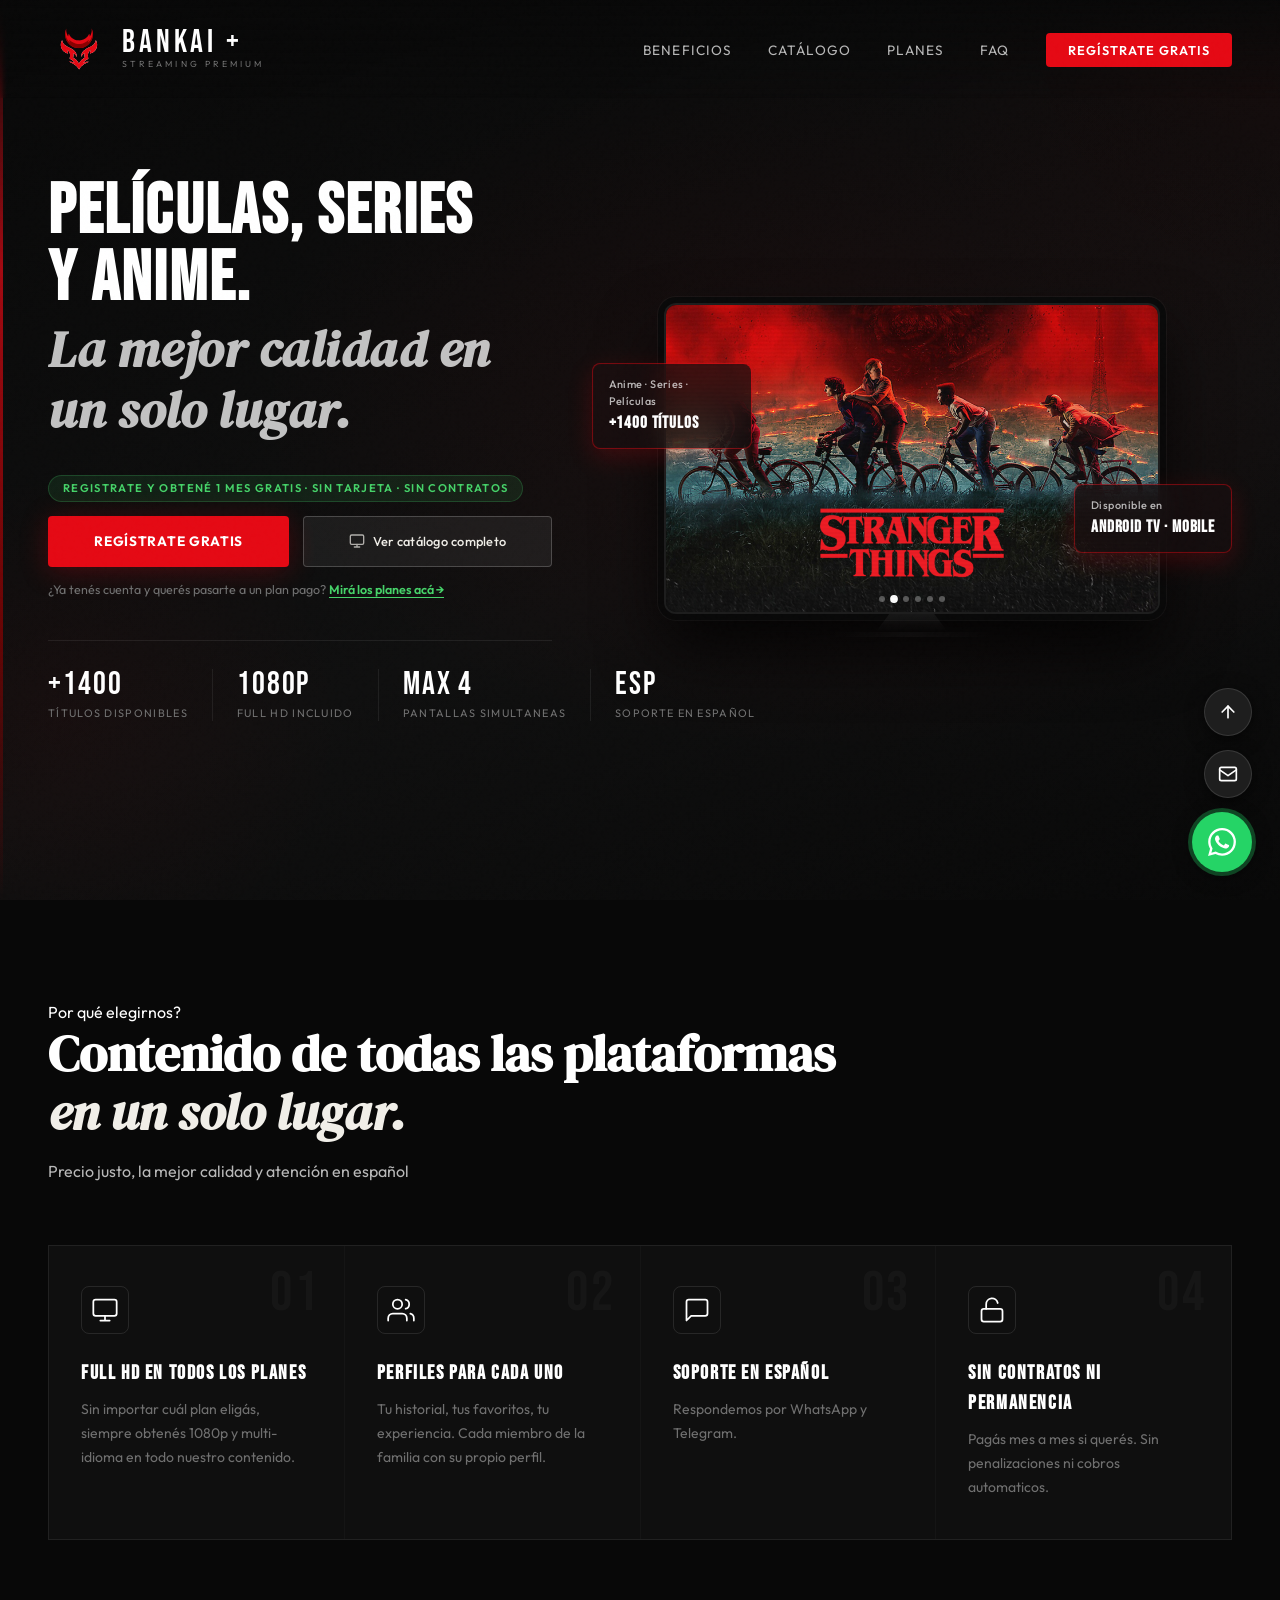
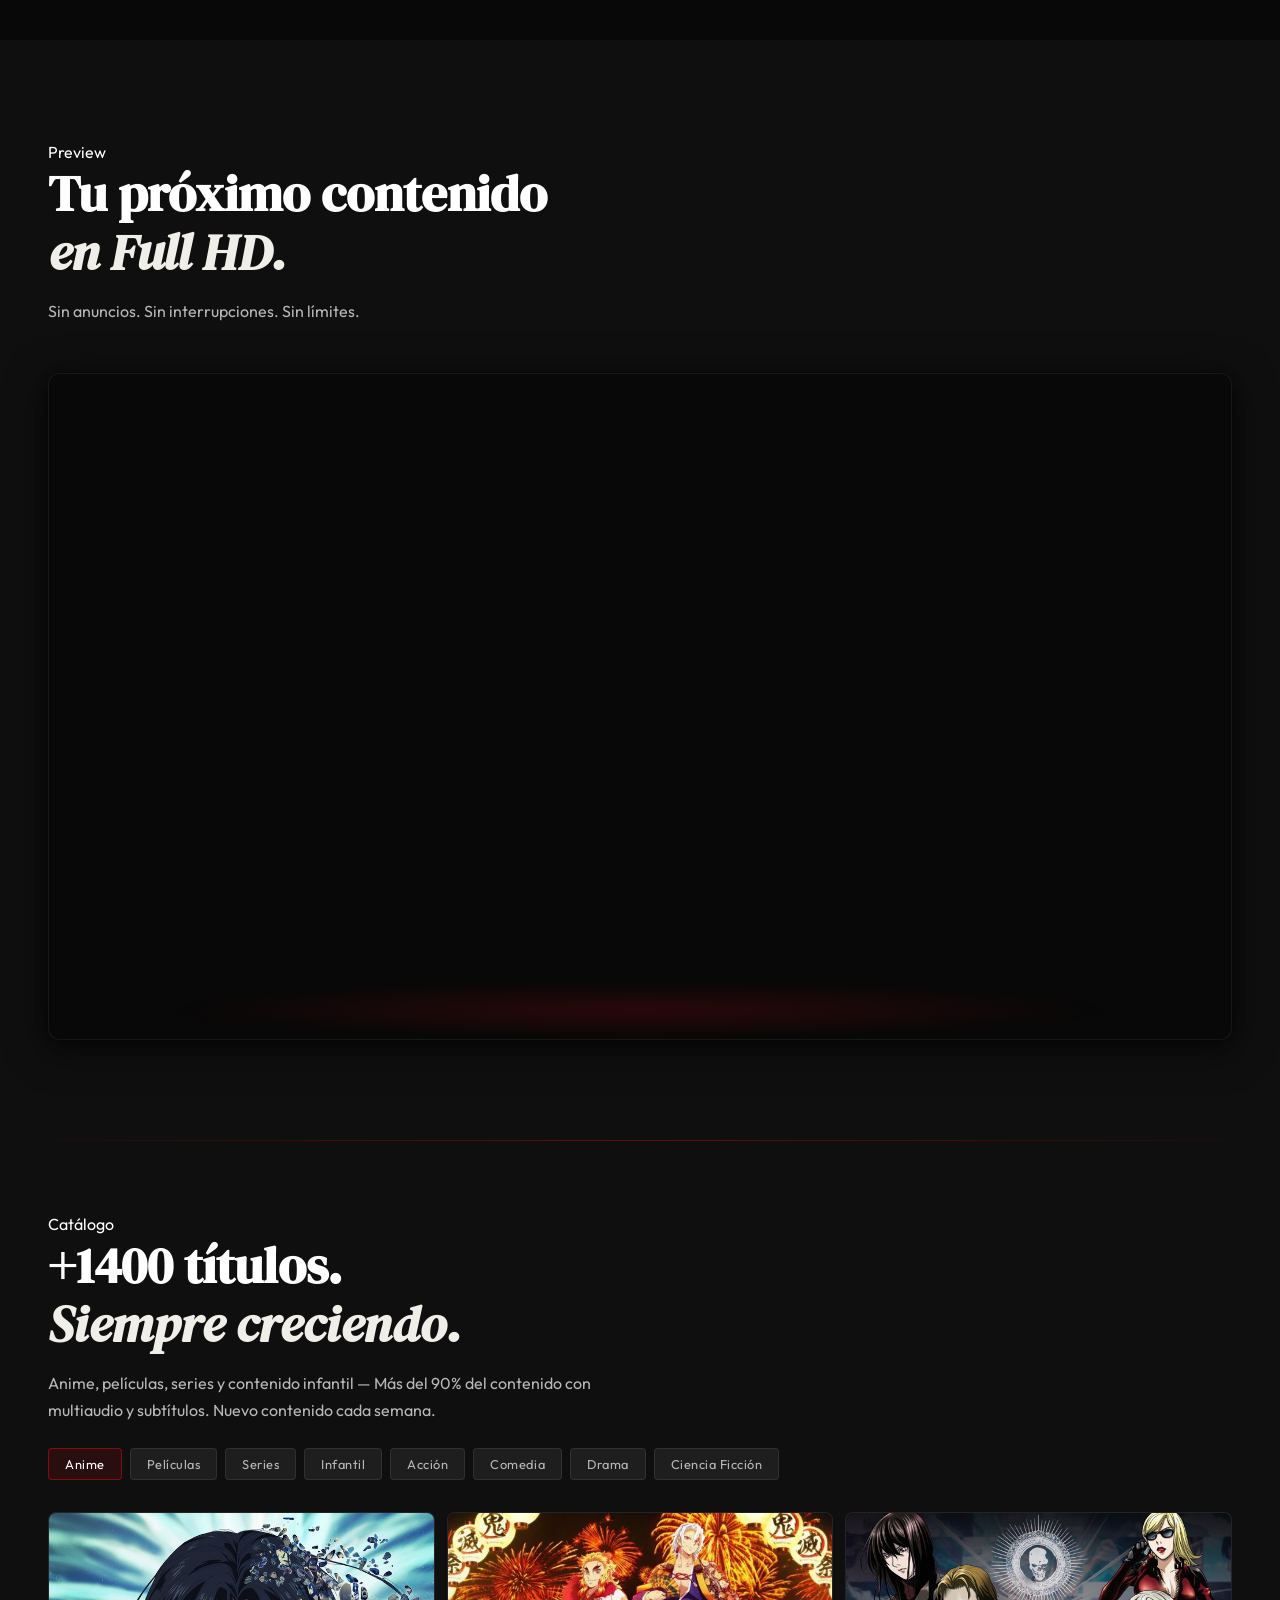
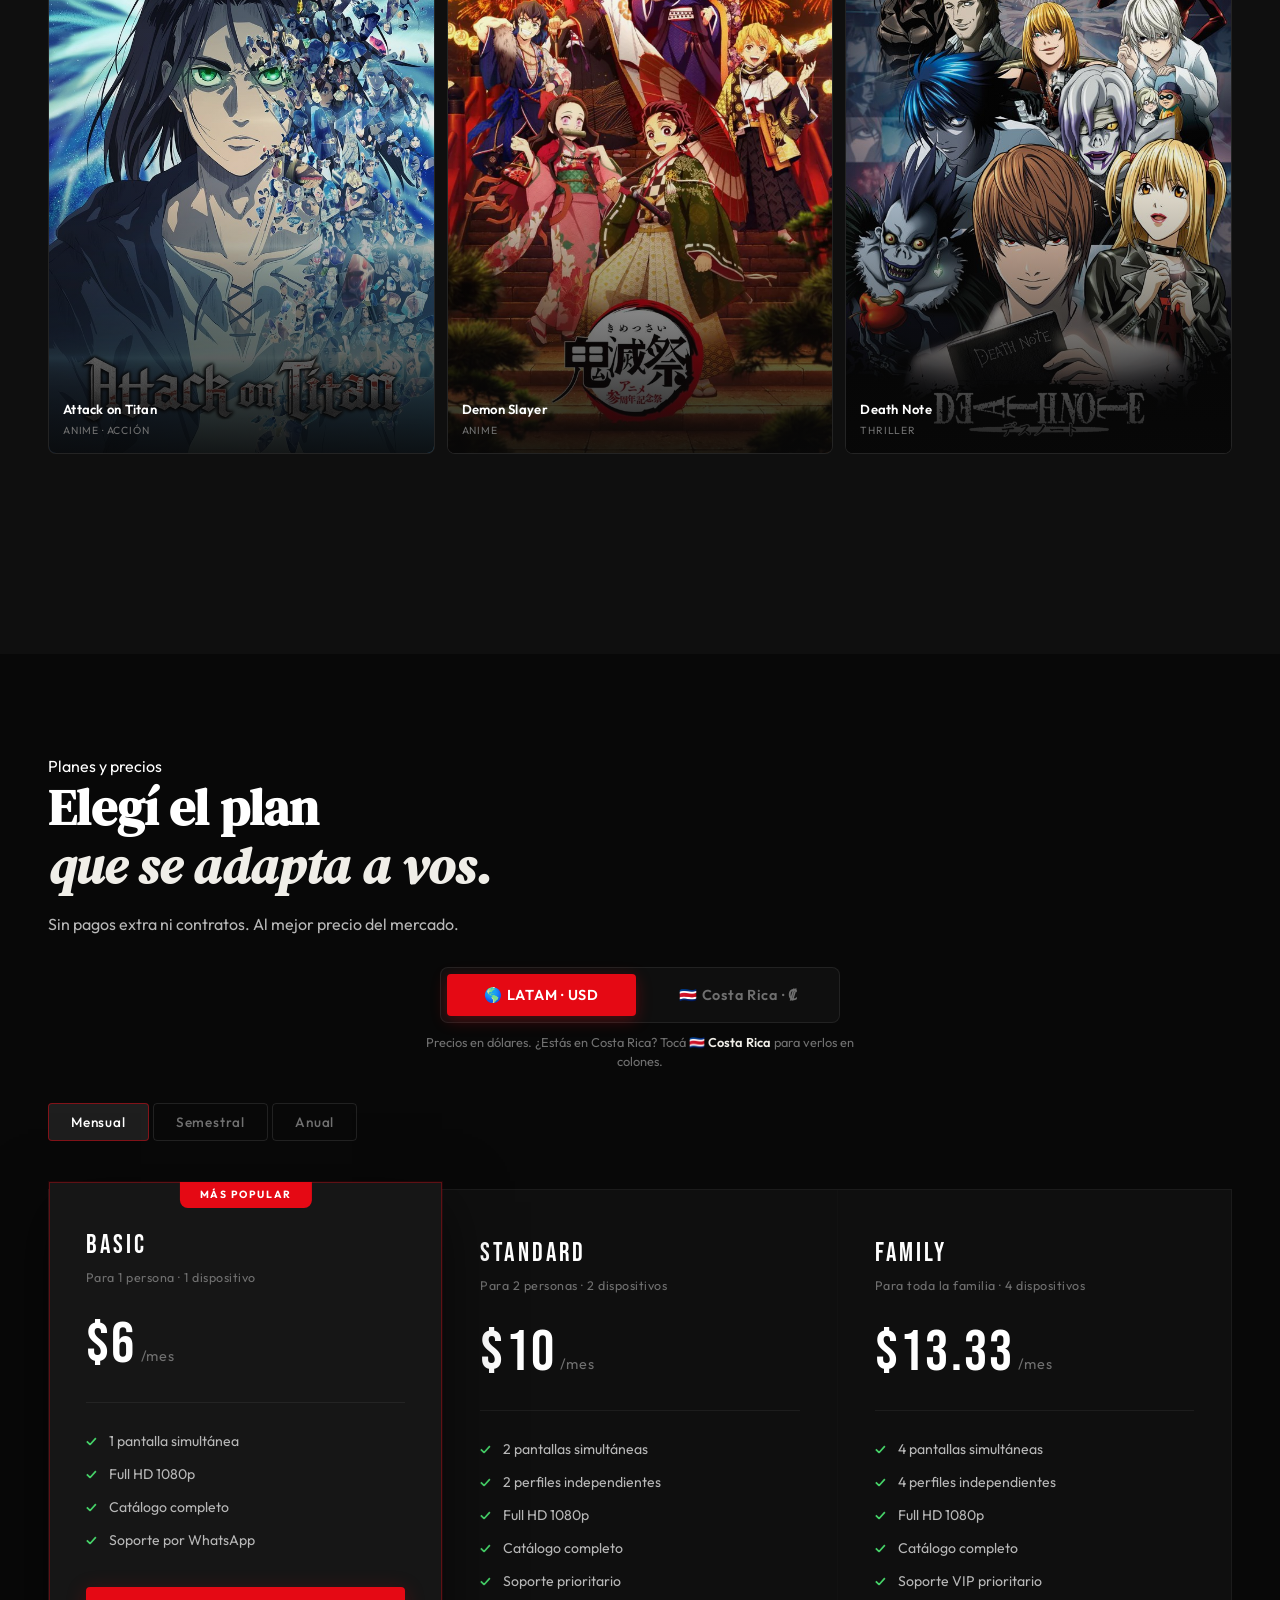
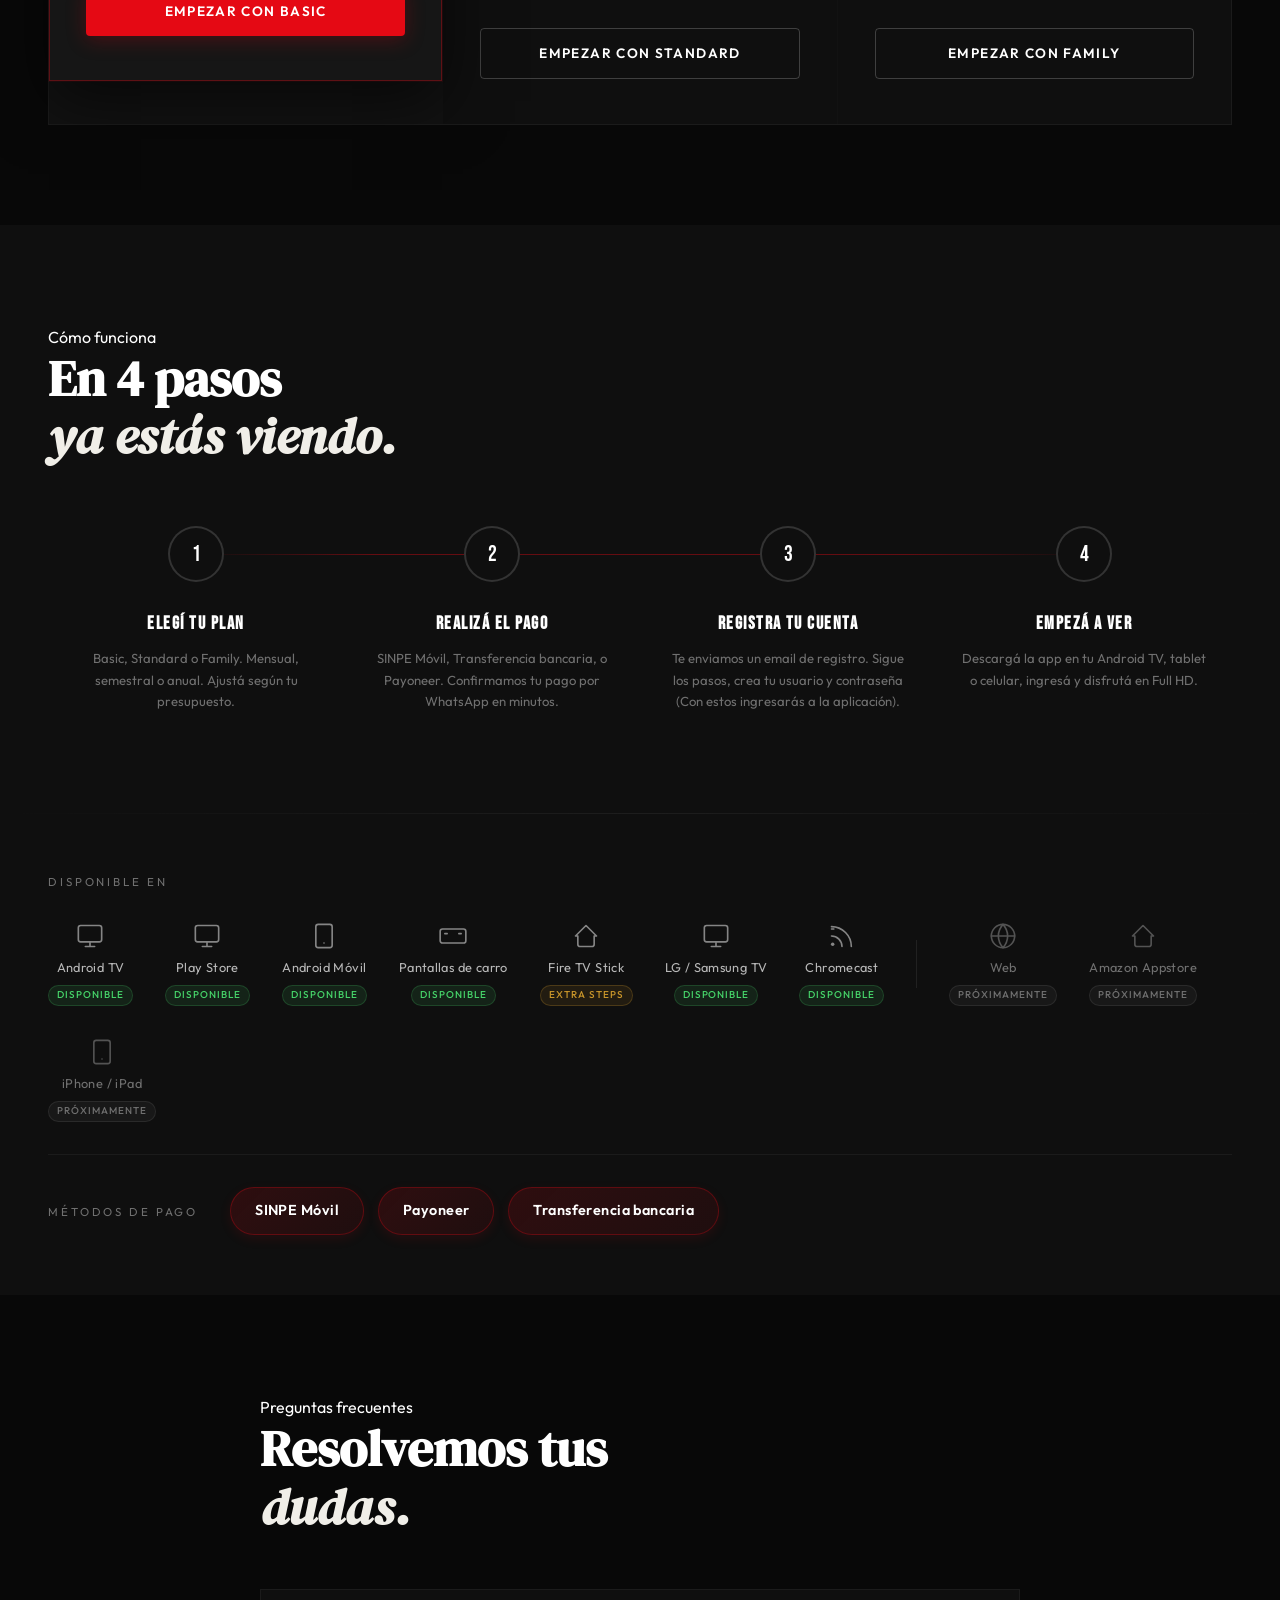
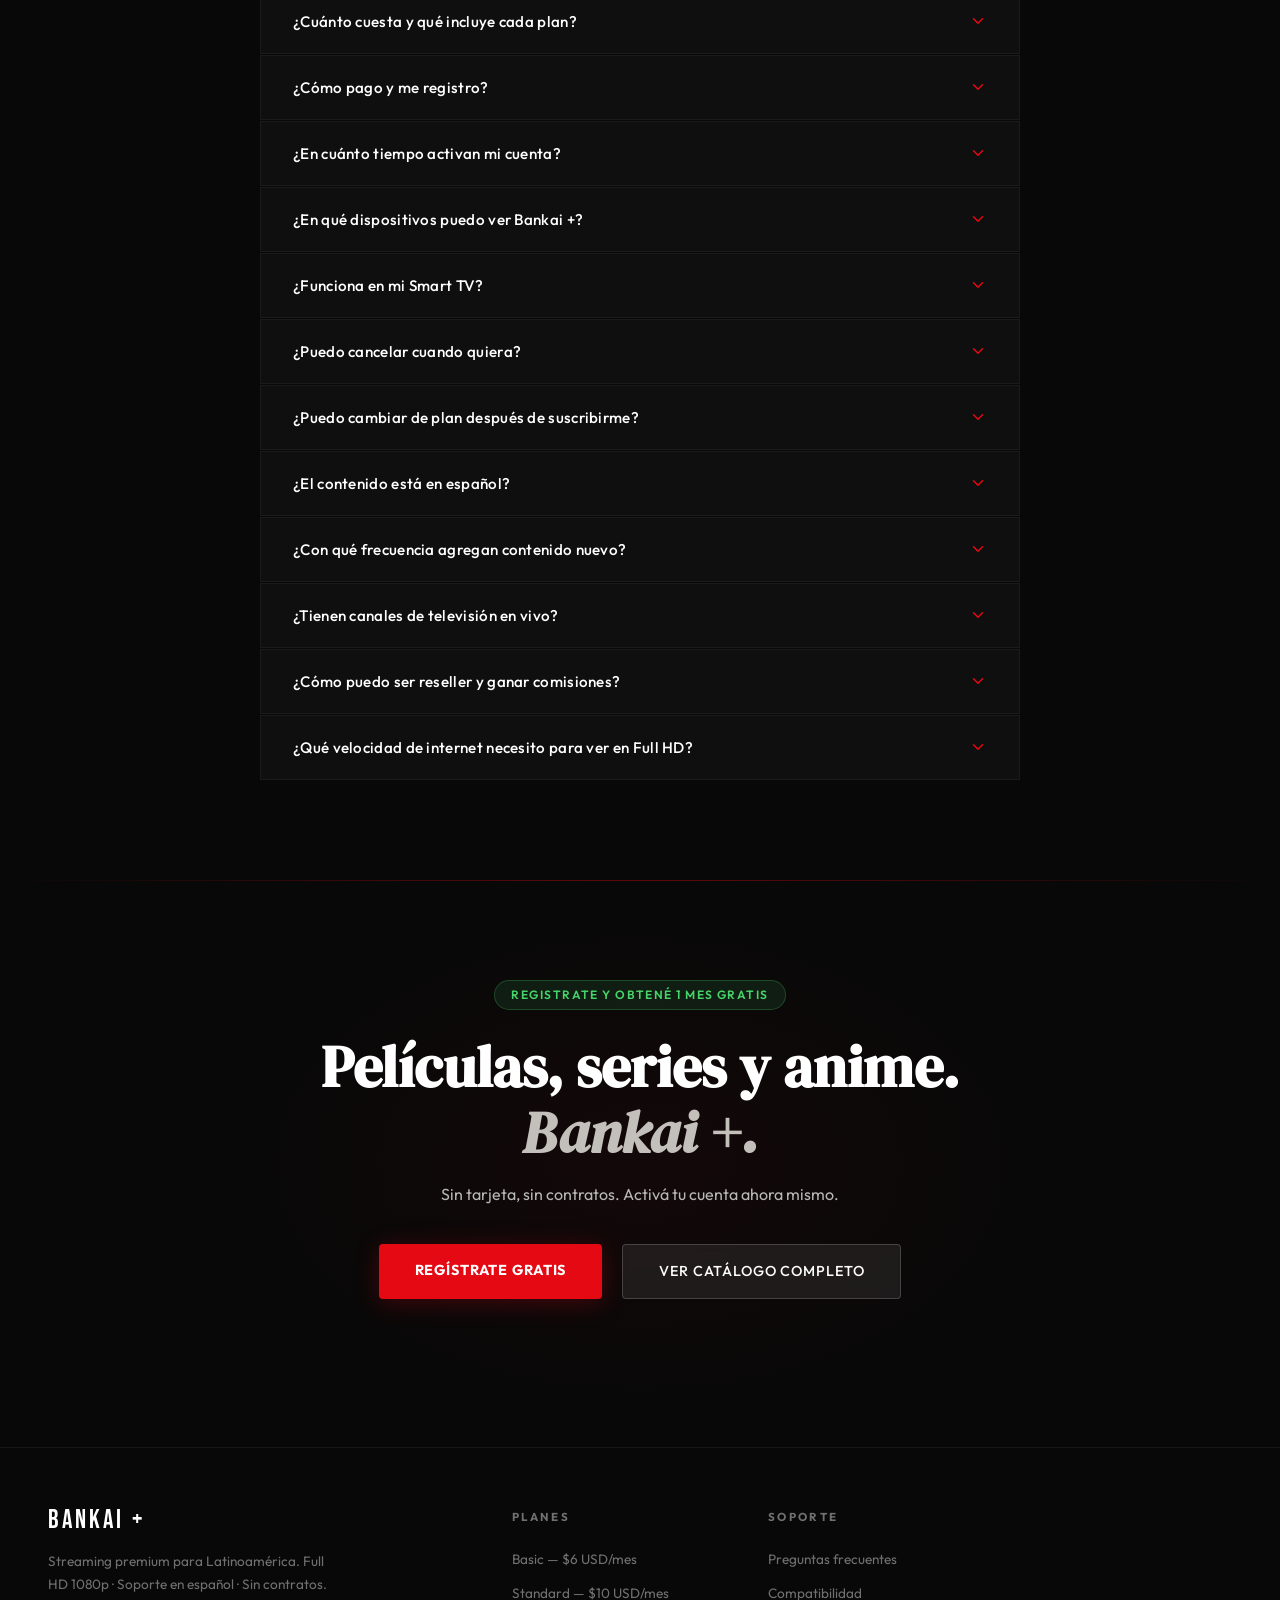
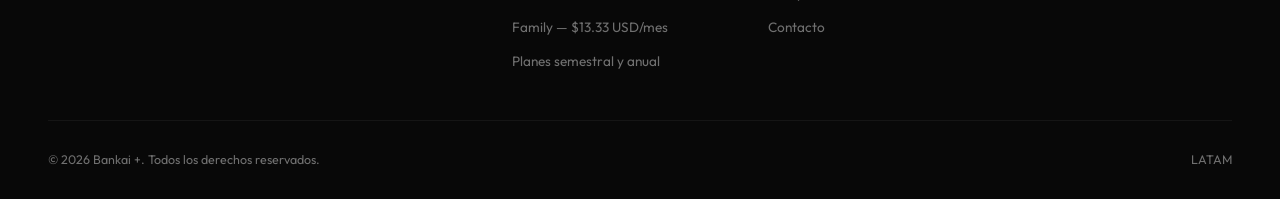
==== commit b5fd8922: "added register" ====
--- a/index.html
+++ b/index.html
@@ -1,38 +1,34 @@
 <!DOCTYPE html>
-<html lang="es-CR">
+<html lang="es-419">
 <head>
   <meta charset="UTF-8">
   <meta name="viewport" content="width=device-width, initial-scale=1.0">
-  <title>Bankai + — Streaming Premium en Costa Rica | Películas, Series y Anime</title>
+  <title>Bankai + — Streaming Premium en LATAM | Películas, Series y Anime</title>
 
   <!-- SEO Meta Tags -->
-  <meta name="description" content="Bankai +: streaming premium en Costa Rica con +1300 películas, series y anime en Full HD 1080p. Planes desde $6 USD/mes, prueba gratis 24 horas, sin contratos y soporte en español.">
-  <meta name="keywords" content="bankai +, bankai plus, bankaiplus, bankai tv, bankai streaming, bankai plus Costa Rica, tauro tv, taurotv, vortextv, streaming Costa Rica, streaming premium, películas online, series online, anime online, streaming español latino, TV online Costa Rica, plataforma streaming, ver películas online, streaming HD, streaming sin contratos, streaming barato Costa Rica, entretenimiento digital, entretenimiento Costa Rica, ver series gratis, películas Full HD, anime en español, contenido bajo demanda, IPTV Costa Rica, películas y series en español, plataforma de entretenimiento">
+  <meta name="description" content="Bankai +: streaming premium en LATAM con +1300 películas, series y anime en Full HD 1080p. Planes desde $6 USD/mes. Registrate y obtené 1 mes gratis, sin contratos y con soporte en español.">
+  <meta name="keywords" content="bankai +, bankai plus, bankaiplus, bankai tv, bankai streaming, bankai plus LATAM, vortextv, streaming LATAM, streaming premium, películas online, series online, anime online, streaming español latino, TV online LATAM, plataforma streaming, ver películas online, streaming HD, streaming sin contratos, streaming barato LATAM, entretenimiento digital, entretenimiento LATAM, ver series gratis, películas Full HD, anime en español, contenido bajo demanda, IPTV LATAM, películas y series en español, plataforma de entretenimiento">
   <meta name="author" content="Bankai +">
   <meta name="robots" content="index, follow, max-image-preview:large, max-snippet:-1, max-video-preview:-1">
-  <link rel="canonical" href="https://taurotv.lat/">
-  
-  <!-- Geo Targeting -->
-  <meta name="geo.region" content="CR">
-  <meta name="geo.placename" content="Costa Rica">
+  <link rel="canonical" href="https://www.bankaiplus.com/">
   
   <!-- Open Graph / Facebook -->
   <meta property="og:type" content="website">
-  <meta property="og:url" content="https://taurotv.lat/">
+  <meta property="og:url" content="https://www.bankaiplus.com/">
   <meta property="og:title" content="Bankai + — Streaming Premium | Películas, Series y Anime">
-  <meta property="og:description" content="Bankai + — +1300 títulos en Full HD 1080p. Planes desde $6 USD/mes. Prueba gratis 24 horas. Disponible en Android TV, móvil y más. Soporte en español.">
-  <meta property="og:image" content="https://taurotv.lat/images/og.jpg">
+  <meta property="og:description" content="Bankai + — +1300 títulos en Full HD 1080p. Planes desde $6 USD/mes. Registrate y obtené 1 mes gratis. Disponible en Android TV, móvil y más. Soporte en español.">
+  <meta property="og:image" content="https://www.bankaiplus.com/images/og.jpg">
   <meta property="og:image:width" content="1200">
   <meta property="og:image:height" content="630">
-  <meta property="og:locale" content="es_CR">
+  <meta property="og:locale" content="es_LA">
   <meta property="og:site_name" content="Bankai +">
 
   <!-- Twitter Card -->
   <meta name="twitter:card" content="summary_large_image">
-  <meta name="twitter:url" content="https://taurotv.lat/">
-  <meta name="twitter:title" content="Bankai + — Streaming Premium en Costa Rica">
-  <meta name="twitter:description" content="+1300 películas, series y anime en Full HD. Desde $6 USD/mes. Prueba gratis 24h.">
-  <meta name="twitter:image" content="https://taurotv.lat/images/og.jpg">
+  <meta name="twitter:url" content="https://www.bankaiplus.com/">
+  <meta name="twitter:title" content="Bankai + — Streaming Premium en LATAM">
+  <meta name="twitter:description" content="+1300 películas, series y anime en Full HD. Desde $6 USD/mes. Registrate y obtené 1 mes gratis.">
+  <meta name="twitter:image" content="https://www.bankaiplus.com/images/og.jpg">
 
   <!-- Structured Data / Schema.org -->
   <script type="application/ld+json">
@@ -40,12 +36,12 @@
     "@context": "https://schema.org",
     "@type": "WebSite",
     "name": "Bankai +",
-    "alternateName": ["Bankai Plus", "BankaiPlus", "Bankai+", "Bankai TV", "Tauro TV", "TauroTV", "Vortex TV", "VortexTV"],
-    "url": "https://taurotv.lat/",
-    "description": "Plataforma de streaming y entretenimiento premium en Costa Rica con películas, series y anime en Full HD",
+    "alternateName": ["Bankai Plus", "BankaiPlus", "Bankai+", "Bankai TV", "Vortex TV", "VortexTV"],
+    "url": "https://www.bankaiplus.com/",
+    "description": "Plataforma de streaming y entretenimiento premium en LATAM con películas, series y anime en Full HD",
     "potentialAction": {
       "@type": "SearchAction",
-      "target": "https://taurotv.lat/catalog?q={search_term_string}",
+      "target": "https://www.bankaiplus.com/catalog?q={search_term_string}",
       "query-input": "required name=search_term_string"
     }
   }
@@ -56,16 +52,11 @@
     "@context": "https://schema.org",
     "@type": "Organization",
     "name": "Bankai +",
-    "alternateName": ["Bankai Plus", "BankaiPlus", "Bankai+", "Bankai TV", "Tauro TV", "TauroTV", "Vortex TV", "VortexTV"],
-    "url": "https://taurotv.lat/",
-    "logo": "https://taurotv.lat/images/logo.png",
-    "description": "Plataforma de streaming y entretenimiento premium de películas, series y anime para Costa Rica y LATAM",
-    "address": {
-      "@type": "PostalAddress",
-      "addressCountry": "CR",
-      "addressRegion": "Costa Rica"
-    },
-    "areaServed": ["CR", "LATAM"],
+    "alternateName": ["Bankai Plus", "BankaiPlus", "Bankai+", "Bankai TV", "Vortex TV", "VortexTV"],
+    "url": "https://www.bankaiplus.com/",
+    "logo": "https://www.bankaiplus.com/images/logo.png",
+    "description": "Plataforma de streaming y entretenimiento premium de películas, series y anime para LATAM",
+    "areaServed": ["LATAM"],
     "availableLanguage": ["es"],
     "priceRange": "$6 - $13.33",
     "sameAs": [
@@ -79,7 +70,7 @@
     "@context": "https://schema.org",
     "@type": "Product",
     "name": "Bankai + Streaming",
-    "description": "Bankai + (antes Tauro TV): servicio de streaming premium con más de 1300 películas, series y anime en Full HD 1080p para Costa Rica y LATAM",
+    "description": "Bankai +: servicio de streaming premium con más de 1300 películas, series y anime en Full HD 1080p para LATAM",
     "brand": {
       "@type": "Brand",
       "name": "Bankai +"
@@ -92,7 +83,7 @@
         "price": "6.00",
         "priceCurrency": "USD",
         "availability": "https://schema.org/InStock",
-        "url": "https://taurotv.lat/#pricing"
+        "url": "https://www.bankaiplus.com/#pricing"
       },
       {
         "@type": "Offer",
@@ -101,7 +92,7 @@
         "price": "10.00",
         "priceCurrency": "USD",
         "availability": "https://schema.org/InStock",
-        "url": "https://taurotv.lat/#pricing"
+        "url": "https://www.bankaiplus.com/#pricing"
       },
       {
         "@type": "Offer",
@@ -110,7 +101,7 @@
         "price": "13.33",
         "priceCurrency": "USD",
         "availability": "https://schema.org/InStock",
-        "url": "https://taurotv.lat/#pricing"
+        "url": "https://www.bankaiplus.com/#pricing"
       }
     ],
     "aggregateRating": {
@@ -222,14 +213,6 @@
         "acceptedAnswer": {
           "@type": "Answer",
           "text": "Recomendamos al menos 30 MB/s para disfrutar el contenido en Full HD 1080p sin interrupciones."
-        }
-      },
-      {
-        "@type": "Question",
-        "name": "¿Bankai + es lo mismo que Tauro TV?",
-        "acceptedAnswer": {
-          "@type": "Answer",
-          "text": "Sí. Bankai + es el nuevo nombre de la plataforma anteriormente conocida como Tauro TV. Es el mismo servicio, el mismo catálogo y el mismo soporte, ahora bajo la marca Bankai +."
         }
       }
     ]
@@ -292,7 +275,7 @@
     <li><a href="catalog">Catálogo</a></li>
     <li><a href="#pricing">Planes</a></li>
     <li><a href="#faq">FAQ</a></li>
-    <li><a href="#pricing" class="nav-cta">Suscribirme</a></li>
+    <li><a href="https://app.vortexvip.org/register?code=hMXSHQE8P4" class="nav-cta" target="_blank" rel="noopener">Regístrate Gratis</a></li>
   </ul>
 
   <button class="nav-hamburger" aria-label="Abrir menú" aria-expanded="false" aria-controls="nav-mobile">
@@ -306,7 +289,7 @@
   <a href="catalog">Catálogo</a>
   <a href="#pricing">Planes</a>
   <a href="#faq">FAQ</a>
-  <a href="#pricing" class="nav-cta-mobile">Suscribirme</a>
+  <a href="https://app.vortexvip.org/register?code=hMXSHQE8P4" class="nav-cta-mobile" target="_blank" rel="noopener">Regístrate Gratis</a>
 </nav>
 
 <!-- ══════════════════════════════════════════════════════════
@@ -323,36 +306,22 @@
       <span>La mejor calidad en un solo lugar.</span>
     </h1>
 
-    <!-- Formulario hero estilo Disney+ — captura email antes del scroll -->
-    <form class="hero-form" id="hero-form" novalidate aria-label="Solicitar prueba gratuita">
-      <div class="hero-form-trial">24 horas gratis · Sin tarjeta · Sin Contratos</div>
-      <div class="hero-form-row">
-        <input
-          type="email"
-          id="hero-email"
-          name="email"
-          class="hero-input"
-          placeholder="Tu correo electrónico"
-          autocomplete="email"
-          required
-          aria-required="true"
-          aria-label="Correo electrónico"
-          aria-describedby="hero-email-error"
-        >
-        <button type="submit" class="hero-submit">
-          Solicitar Prueba Gratis
-        </button>
-      </div>
-      <p class="hero-form-error" id="hero-email-error" role="alert" aria-live="polite"></p>
+    <!-- CTA del hero: registro directo en la app + acceso al catálogo -->
+    <div class="hero-cta" aria-label="Registrate en Bankai +">
+      <div class="hero-form-trial">Registrate y obtené 1 mes gratis · Sin tarjeta · Sin contratos</div>
+      <div class="hero-cta-row">
+        <a href="https://app.vortexvip.org/register?code=hMXSHQE8P4" id="hero-register-btn" class="hero-register-btn" target="_blank" rel="noopener">
+          Regístrate Gratis
+        </a>
+        <a href="catalog" class="hero-catalog-btn">
+          <svg width="16" height="16" viewBox="0 0 24 24" fill="none" stroke="currentColor" stroke-width="2" stroke-linecap="round" stroke-linejoin="round" aria-hidden="true"><rect x="2" y="3" width="20" height="14" rx="2"/><path d="M8 21h8M12 17v4"/></svg>
+          Ver catálogo completo
+        </a>
+      </div>
       <p class="hero-form-note">
-        ¿Quieres obtener una cuenta? <a href="#pricing" class="hero-form-link">Ver planes</a>
+        ¿Ya tenés cuenta y querés pasarte a un plan pago? <a href="#pricing" class="hero-form-link">Mirá los planes acá →</a>
       </p>
-      <a href="catalog" class="hero-catalog-btn">
-        <svg width="16" height="16" viewBox="0 0 24 24" fill="none" stroke="currentColor" stroke-width="2" stroke-linecap="round" stroke-linejoin="round" aria-hidden="true"><rect x="2" y="3" width="20" height="14" rx="2"/><path d="M8 21h8M12 17v4"/></svg>
-        Ver catálogo completo
-        <svg width="14" height="14" viewBox="0 0 24 24" fill="none" stroke="currentColor" stroke-width="2" stroke-linecap="round" stroke-linejoin="round" aria-hidden="true"><line x1="5" y1="12" x2="19" y2="12"/><polyline points="12 5 19 12 12 19"/></svg>
-      </a>
-    </form>
+    </div>
 
     <!-- Stats: 4 en una sola fila usando grid -->
     <div class="hero-stats" aria-label="Estadísticas del servicio">
@@ -1031,22 +1000,6 @@
         </div>
       </div>
 
-      <!-- 13. Cambio de marca: Tauro TV → Bankai + -->
-      <div class="faq-item">
-        <button class="faq-question" aria-expanded="false">
-          ¿Bankai + es lo mismo que Tauro TV?
-          <svg class="faq-arrow" viewBox="0 0 24 24" fill="none" stroke="currentColor" stroke-width="2" stroke-linecap="round" stroke-linejoin="round" aria-hidden="true"><polyline points="6 9 12 15 18 9"/></svg>
-        </button>
-        <div class="faq-answer" role="region">
-          <div class="faq-answer-inner">
-            Sí. <strong>Bankai +</strong> es el nuevo nombre de la plataforma anteriormente conocida como <strong>Tauro TV</strong>.
-            <br><br>
-            Es exactamente el mismo servicio: el mismo catálogo, los mismos planes, el mismo soporte y la misma cuenta de siempre. Solo cambió la marca.
-            <br><br>
-            Si ya sos suscriptor, <strong>no tenés que hacer nada</strong>: tu usuario y contraseña siguen funcionando igual.
-          </div>
-        </div>
-      </div>
     </div>
   </div>
 </section>
@@ -1058,33 +1011,14 @@
   <div class="cta-content">
 
   
+    <div class="cta-trial-badge">Registrate y obtené 1 mes gratis</div>
     <h2 class="cta-title" id="cta-heading">Películas, series y anime.<br><em>Bankai +.</em></h2>
-    <p class="cta-sub">Ingresá tu correo y te contactamos para activar tu cuenta.</p>
-
-    <!-- Formulario CTA — comparte lógica con el del hero via JS -->
-    <form class="cta-form" id="cta-form" novalidate aria-label="Solicitar prueba gratuita">
-      <div class="cta-form-row">
-        <input
-          type="email"
-          id="cta-email"
-          name="email"
-          class="cta-input"
-          placeholder="Correo electrónico"
-          autocomplete="email"
-          required
-          aria-required="true"
-          aria-label="Correo electrónico"
-          aria-describedby="cta-email-error"
-        >
-        <button type="submit" class="cta-submit">
-          Solicitar Registro
-        </button>
-      </div>
-      <p class="cta-email-error" id="cta-email-error" role="alert" aria-live="polite"></p>
-      <!-- El plan seleccionado se inyecta aquí por JS cuando viene desde un botón de plan -->
-      <p class="cta-plan-selected" id="cta-plan-selected" style="display:none;" aria-live="polite"></p>
-   
-    </form>
+    <p class="cta-sub">Sin tarjeta, sin contratos. Activá tu cuenta ahora mismo.</p>
+
+    <div class="cta-actions">
+      <a href="https://app.vortexvip.org/register?code=hMXSHQE8P4" id="cta-register-btn" class="btn-primary" target="_blank" rel="noopener">Regístrate Gratis</a>
+      <a href="catalog" class="btn-secondary">Ver catálogo completo</a>
+    </div>
 
 
   </div>
@@ -1098,7 +1032,7 @@
     <div class="footer-brand">
       <div class="logo-text">Bankai +</div>
       <p>
-        Streaming premium para Costa Rica y Latinoamérica.
+        Streaming premium para Latinoamérica.
         Full HD 1080p · Soporte en español · Sin contratos.
       </p>
       
@@ -1128,8 +1062,8 @@
   </div>
 
   <div class="footer-bottom">
-    <span>© 2026 Bankai + (antes Tauro TV). Todos los derechos reservados.</span>
-    <span class="footer-region">Costa Rica · LATAM</span>
+    <span>© 2026 Bankai +. Todos los derechos reservados.</span>
+    <span class="footer-region">LATAM</span>
   </div>
 </footer>
 
--- a/css/hero.css
+++ b/css/hero.css
@@ -119,14 +119,14 @@
 }
 
 /* ════════════════════════════════════════════════════════
-   FORMULARIO HERO (estilo Disney+)
-════════════════════════════════════════════════════════ */
-.hero-form {
+   CTA HERO — registro directo (WhatsApp) + acceso al catálogo
+════════════════════════════════════════════════════════ */
+.hero-cta {
   margin-top: 32px;
   animation: fadeSlideUp 0.8s ease 0.3s both;
 }
 
-/* Badge "24 horas gratis" */
+/* Badge "Registrate y obtené 1 mes gratis" */
 .hero-form-trial {
   display: inline-block;
   background: rgba(70,211,105,0.1);
@@ -138,41 +138,22 @@
   text-transform: uppercase;
   padding: 4px 14px;
   border-radius: 20px;
-  margin-bottom: 12px;
-}
-
-/* Fila email + botón */
-.hero-form-row {
+  margin-bottom: 14px;
+}
+
+/* Fila de botones: Regístrate Gratis + Ver catálogo completo */
+.hero-cta-row {
   display: flex;
-  max-width: 500px;
-  border-radius: var(--radius-sm);
-  overflow: hidden;
-  box-shadow: 0 4px 40px rgba(0,0,0,0.5);
-}
-
-.hero-input {
-  flex: 1;
-  min-width: 0; /* necesario para que flex funcione bien */
-  background: rgba(255,255,255,0.07);
-  border: 1px solid rgba(255,255,255,0.14);
-  border-right: none;
-  color: var(--white);
-  font-family: var(--font-body);
-  font-size: 0.95rem;
-  padding: 14px 18px;
-  outline: none;
-  transition: background var(--transition), border-color var(--transition);
-  border-radius: var(--radius-sm) 0 0 var(--radius-sm);
-}
-
-.hero-input::placeholder { color: var(--text-muted); }
-.hero-input:focus {
-  background: rgba(255,255,255,0.11);
-  border-color: rgba(255,255,255,0.28);
-}
-
-.hero-submit {
-  flex-shrink: 0;
+  flex-wrap: wrap;
+  gap: 14px;
+  max-width: 520px;
+}
+
+.hero-register-btn {
+  display: inline-flex;
+  align-items: center;
+  justify-content: center;
+  flex: 1 1 auto;
   background: var(--red);
   color: var(--white);
   border: none;
@@ -181,46 +162,45 @@
   font-weight: 700;
   letter-spacing: 0.05em;
   text-transform: uppercase;
-  padding: 14px 22px;
+  text-decoration: none;
+  white-space: nowrap;
+  padding: 15px 26px;
+  border-radius: var(--radius-sm);
   cursor: pointer;
-  white-space: nowrap;
-  transition: background var(--transition), opacity var(--transition);
-  border-radius: 0 var(--radius-sm) var(--radius-sm) 0;
-}
-
-.hero-submit:hover   { background: var(--red-hover); }
-.hero-submit:disabled { opacity: 0.65; cursor: not-allowed; }
-
-/* Mensaje de error de validación */
-.hero-form-error {
-  color: #FF5561;
-  font-size: 0.78rem;
-  margin-top: 6px;
-  min-height: 1em;
+  box-shadow: 0 4px 28px var(--red-glow);
+  transition: background var(--transition), transform var(--transition), box-shadow var(--transition);
+}
+
+.hero-register-btn:hover {
+  background: var(--red-hover);
+  transform: translateY(-2px);
+  box-shadow: 0 8px 36px rgba(229,9,20,0.4);
 }
 
 /* Nota "¿Ya tenés cuenta?" */
 .hero-form-note {
-  margin-top: 10px;
+  margin-top: 14px;
   font-size: 0.78rem;
   color: var(--text-muted);
 }
 
 .hero-form-link {
-  color: var(--text-body);
+  color: var(--green);
+  font-weight: 600;
   text-decoration: underline;
   text-underline-offset: 3px;
   transition: color var(--transition);
 }
 .hero-form-link:hover { color: var(--white); }
 
-/* Botón de catálogo — secundario pero visible */
+/* Botón de catálogo — secundario, mismo peso visual que el primario */
 .hero-catalog-btn {
   display: inline-flex;
   align-items: center;
+  justify-content: center;
   gap: 8px;
-  margin-top: 16px;
-  padding: 10px 20px;
+  flex: 1 1 auto;
+  padding: 15px 24px;
   border: 1px solid rgba(255, 255, 255, 0.2);
   border-radius: var(--radius-sm);
   background: rgba(255, 255, 255, 0.06);
@@ -230,6 +210,7 @@
   font-weight: 500;
   letter-spacing: 0.02em;
   text-decoration: none;
+  white-space: nowrap;
   transition: background var(--transition), border-color var(--transition), transform var(--transition);
   backdrop-filter: blur(4px);
 }
--- a/css/sections.css
+++ b/css/sections.css
@@ -680,105 +680,7 @@
   line-height: 1.6;
 }
 
-/* Formulario estilo Disney+ */
-.cta-form {
-  margin-bottom: 48px;
-}
-
-.cta-form-row {
-  display: flex;
-  gap: 0;
-  max-width: 580px;
-  margin: 0 auto;
-  border-radius: var(--radius-sm);
-  overflow: hidden;
-  box-shadow: 0 4px 32px rgba(0,0,0,0.4);
-}
-
-.cta-input {
-  flex: 1;
-  background: rgba(255,255,255,0.06);
-  border: 1px solid rgba(255,255,255,0.12);
-  border-right: none;
-  color: var(--white);
-  font-family: var(--font-body);
-  font-size: 0.95rem;
-  padding: 16px 20px;
-  outline: none;
-  transition: background var(--transition), border-color var(--transition);
-  border-radius: var(--radius-sm) 0 0 var(--radius-sm);
-  min-width: 0; /* permite que flex lo encoja en móvil */
-}
-
-.cta-input::placeholder {
-  color: var(--text-muted);
-}
-
-.cta-input:focus {
-  background: rgba(255,255,255,0.1);
-  border-color: rgba(255,255,255,0.3);
-}
-
-.cta-submit {
-  background: var(--red);
-  color: var(--white);
-  border: none;
-  font-family: var(--font-body);
-  font-size: 0.875rem;
-  font-weight: 700;
-  letter-spacing: 0.06em;
-  text-transform: uppercase;
-  padding: 16px 28px;
-  cursor: pointer;
-  white-space: nowrap;
-  transition: background var(--transition), opacity var(--transition);
-  border-radius: 0 var(--radius-sm) var(--radius-sm) 0;
-  flex-shrink: 0;
-}
-
-.cta-submit:hover { background: var(--red-hover); }
-.cta-submit:disabled { opacity: 0.65; cursor: not-allowed; }
-
-.cta-email-error {
-  color: #FF5561;
-  font-size: 0.8rem;
-  margin-top: 8px;
-  min-height: 1.2em;
-  text-align: left;
-  max-width: 580px;
-  margin-left: auto;
-  margin-right: auto;
-}
-
-/* Plan seleccionado — aparece cuando el user viene desde pricing */
-.cta-plan-selected {
-  margin-top: 8px;
-  font-size: 0.8rem;
-  color: var(--green);
-  font-weight: 600;
-  letter-spacing: 0.04em;
-  max-width: 580px;
-  margin-left: auto;
-  margin-right: auto;
-  text-align: left;
-}
-
-.cta-form-note {
-  margin-top: 12px;
-  font-size: 0.8rem;
-  color: var(--text-muted);
-}
-
-.cta-form-link {
-  color: var(--text-body);
-  text-decoration: underline;
-  text-underline-offset: 3px;
-  transition: color var(--transition);
-}
-
-.cta-form-link:hover { color: var(--white); }
-
-/* Acciones alternativas (se pueden usar si no hay form) */
+/* Botones de acción: Regístrate Gratis + Ver catálogo completo */
 .cta-actions {
   display: flex;
   gap: 20px;
--- a/css/footer.css
+++ b/css/footer.css
@@ -88,16 +88,4 @@
 .footer-region {
   color: var(--text-muted);
 }
-
-/* Nota de transición de marca: Tauro TV → Bankai + */
-.footer-former-brand {
-  margin-top: 10px;
-  font-size: 0.78rem;
-  line-height: 1.5;
-  color: var(--text-muted);
-}
-
-.footer-former-brand strong {
-  color: var(--gold);
-  font-weight: 600;
-}
+
--- a/css/responsive.css
+++ b/css/responsive.css
@@ -63,17 +63,8 @@
   .hero-stats .stat-item:last-child   { border-right: none; }
   .hero-stats .stat-item:nth-child(3) { padding-left: 0; }
 
-  /* Hero form: apilado verticalmente */
-  .hero-form-row { flex-direction: column; }
-  .hero-input {
-    border-right: 1px solid rgba(255,255,255,0.14);
-    border-bottom: none;
-    border-radius: var(--radius-sm) var(--radius-sm) 0 0;
-  }
-  .hero-submit {
-    border-radius: 0 0 var(--radius-sm) var(--radius-sm);
-    padding: 14px 20px;
-  }
+  /* Hero CTA: los dos botones se reparten el ancho disponible */
+  .hero-cta-row { max-width: 100%; }
 
   /* Secciones */
   .section { padding: 70px 24px; }
@@ -143,6 +134,9 @@
   .hero h1 { font-size: clamp(2.4rem, 11vw, 3.2rem); }
   .hero h1 span { font-size: clamp(1.7rem, 8vw, 2.4rem); }
   .hero-desc { font-size: 0.95rem; }
+  /* Hero CTA: botones apilados y a todo el ancho */
+  .hero-cta-row { flex-direction: column; }
+  .hero-register-btn, .hero-catalog-btn { width: 100%; }
   /* Stats en 2x2, tamaño reducido */
   .hero-stats { margin-top: 28px; padding-top: 20px; }
   .stat-number { font-size: 1.7rem; }
@@ -219,16 +213,6 @@
 
   /* CTA */
   .cta-title { font-size: clamp(1.8rem, 8vw, 2.6rem); }
-  .cta-form-row { flex-direction: column; border-radius: var(--radius-sm); }
-  .cta-input {
-    border-right: 1px solid rgba(255,255,255,0.12);
-    border-bottom: none;
-    border-radius: var(--radius-sm) var(--radius-sm) 0 0;
-  }
-  .cta-submit {
-    border-radius: 0 0 var(--radius-sm) var(--radius-sm);
-    padding: 14px 20px;
-  }
   .cta-actions { flex-direction: column; align-items: center; }
   .cta-actions .btn-primary,
   .cta-actions .btn-secondary { width: 100%; max-width: 340px; text-align: center; }
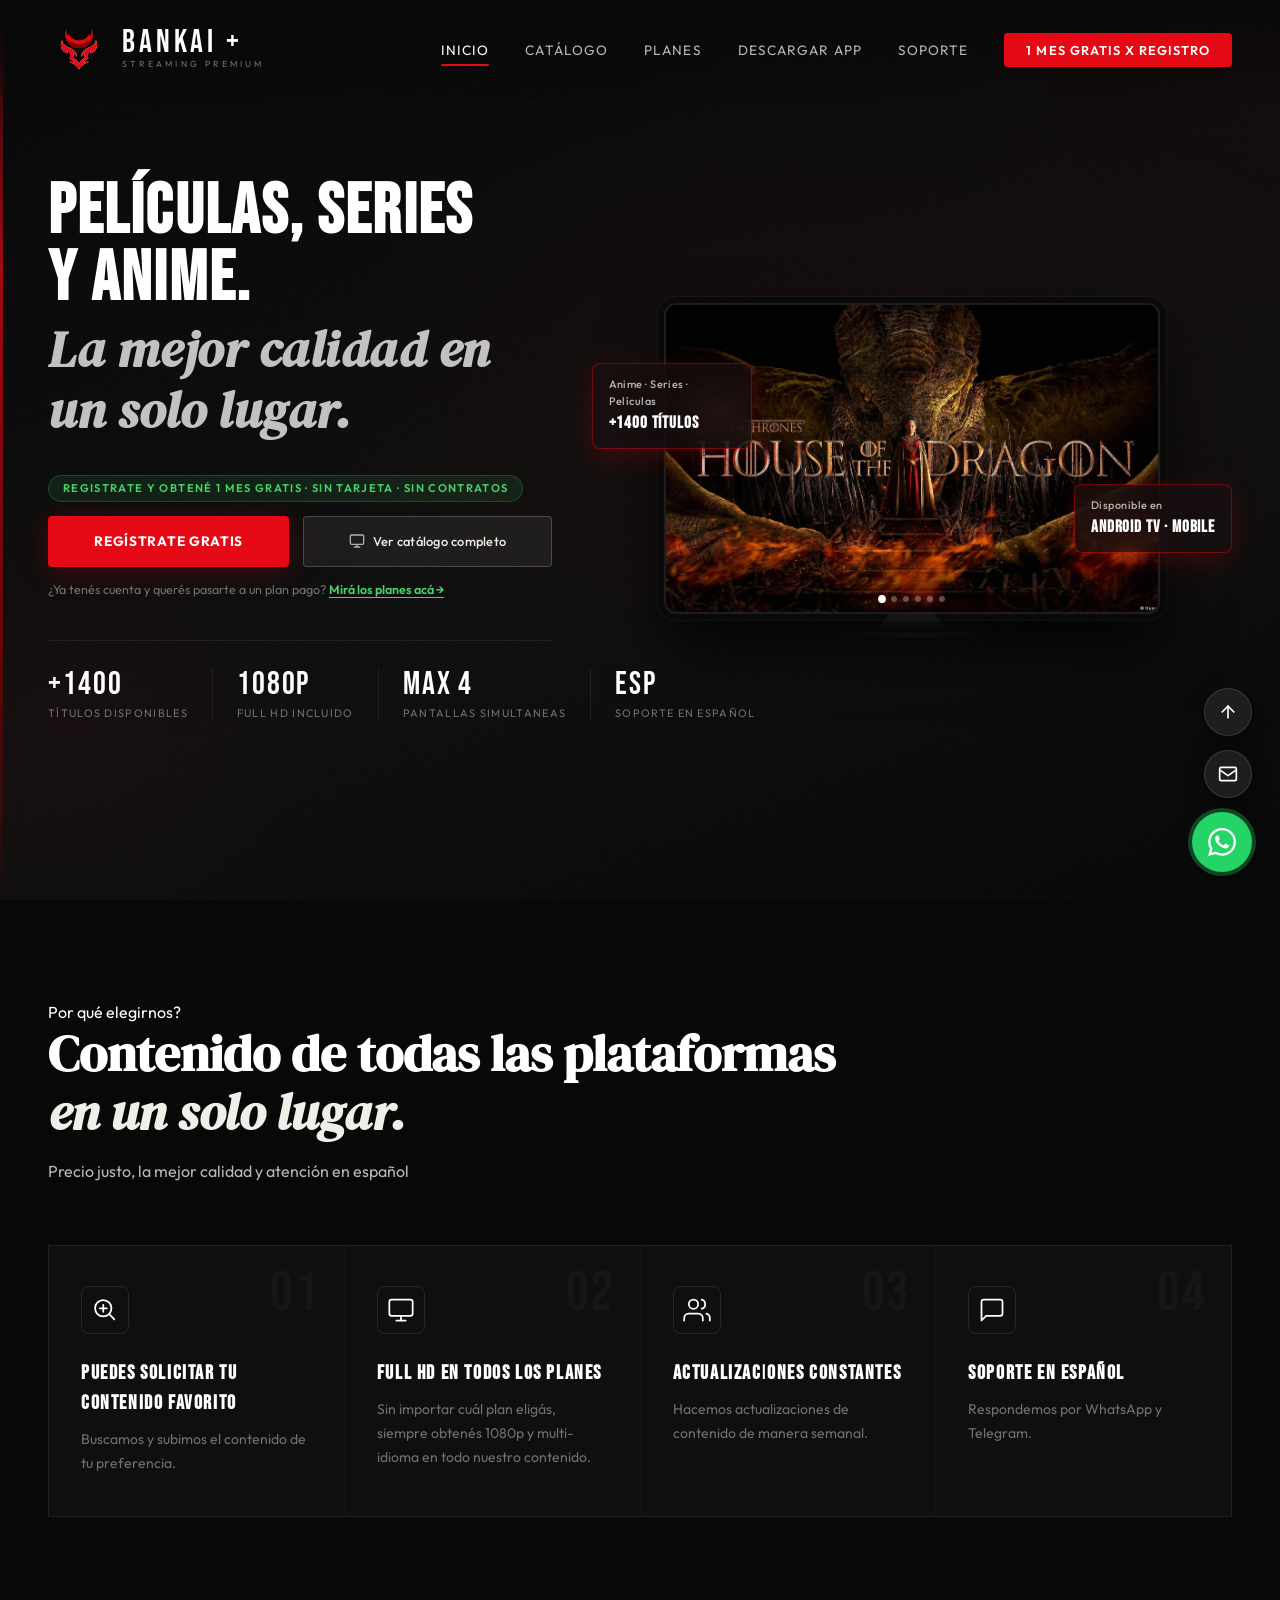
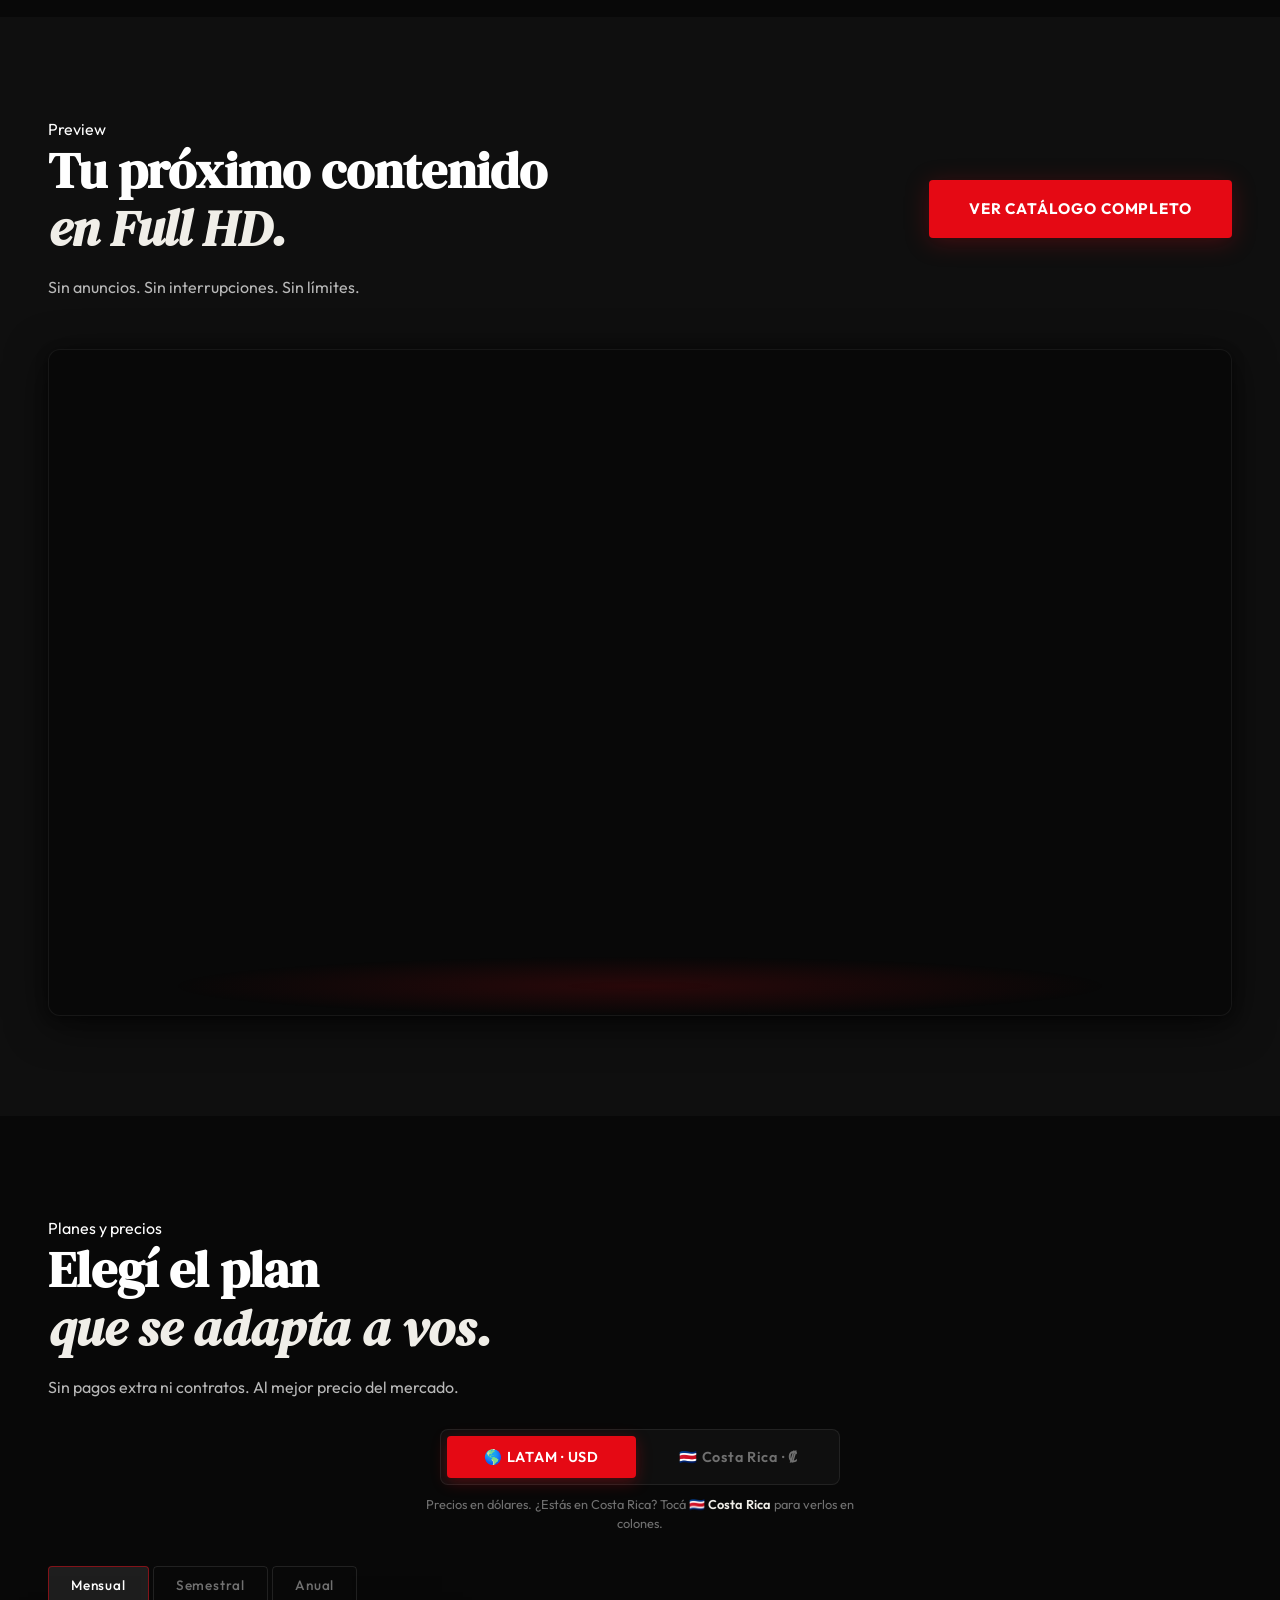
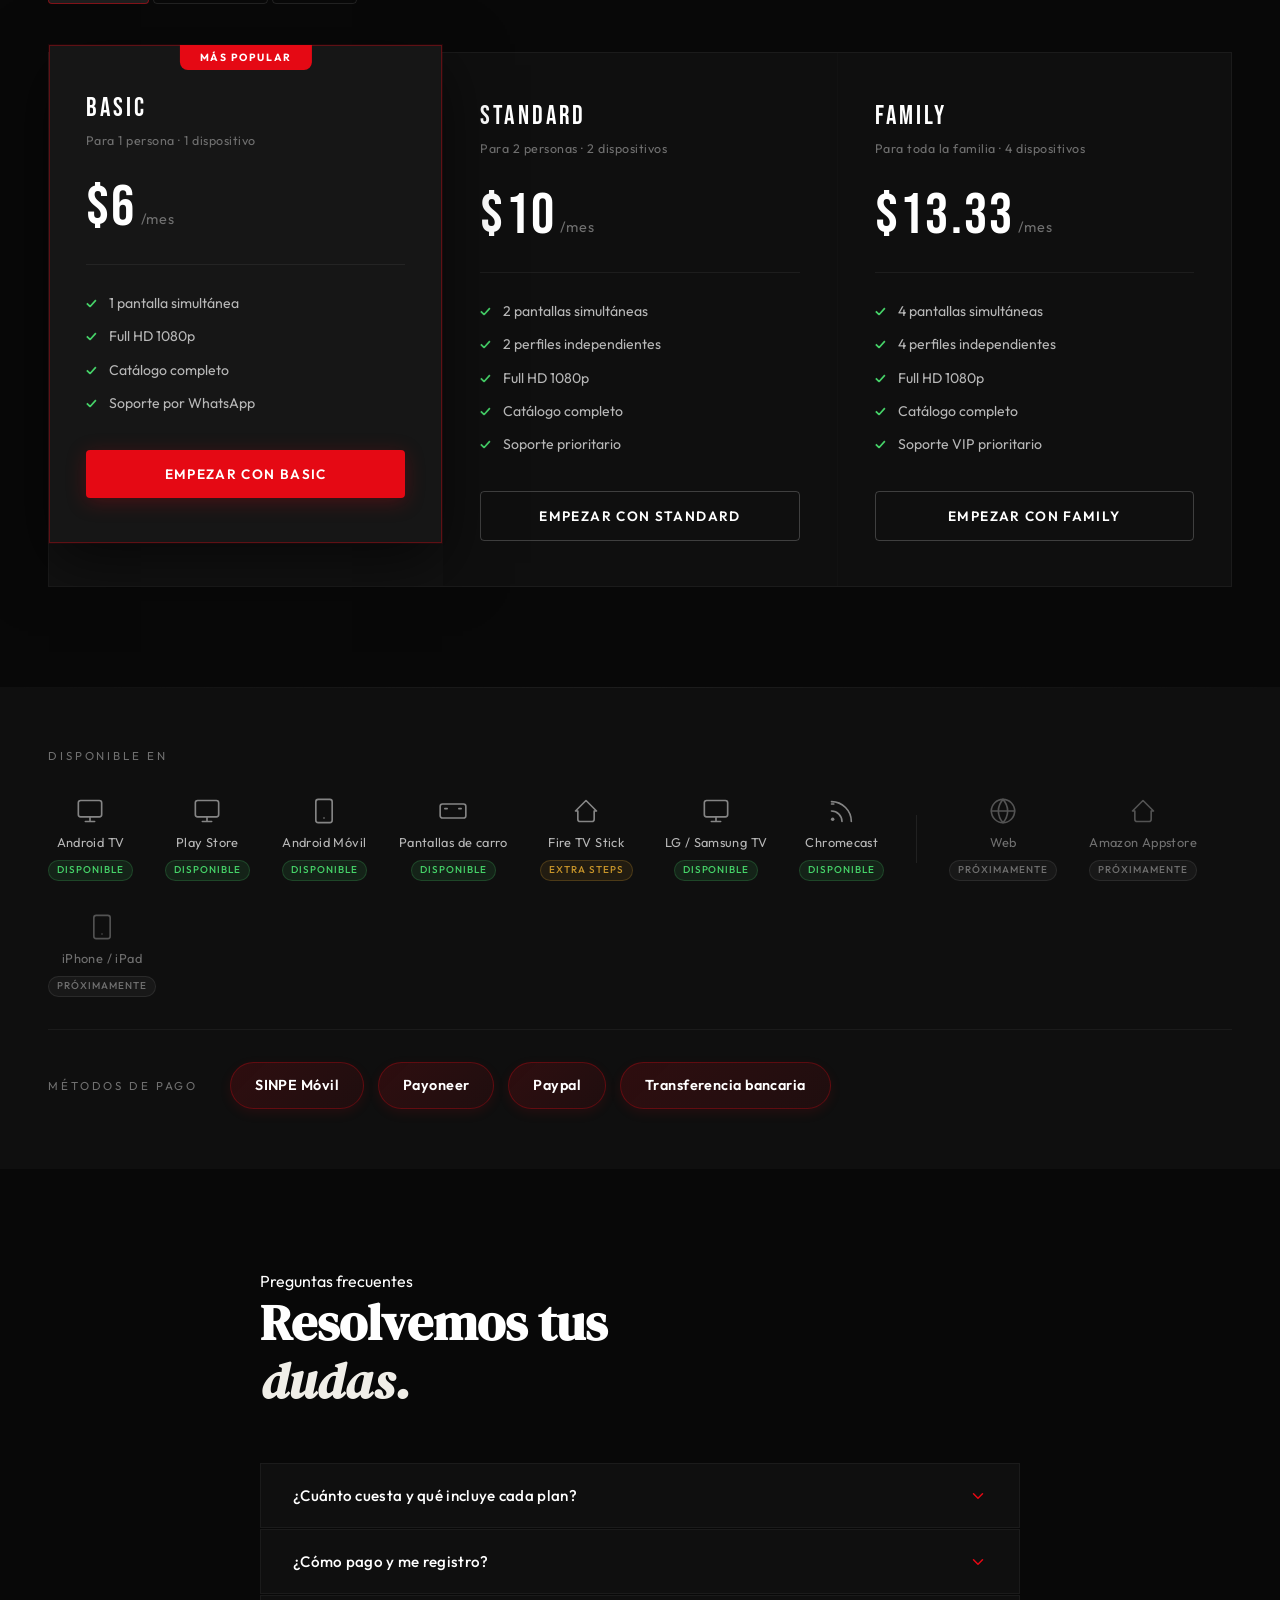
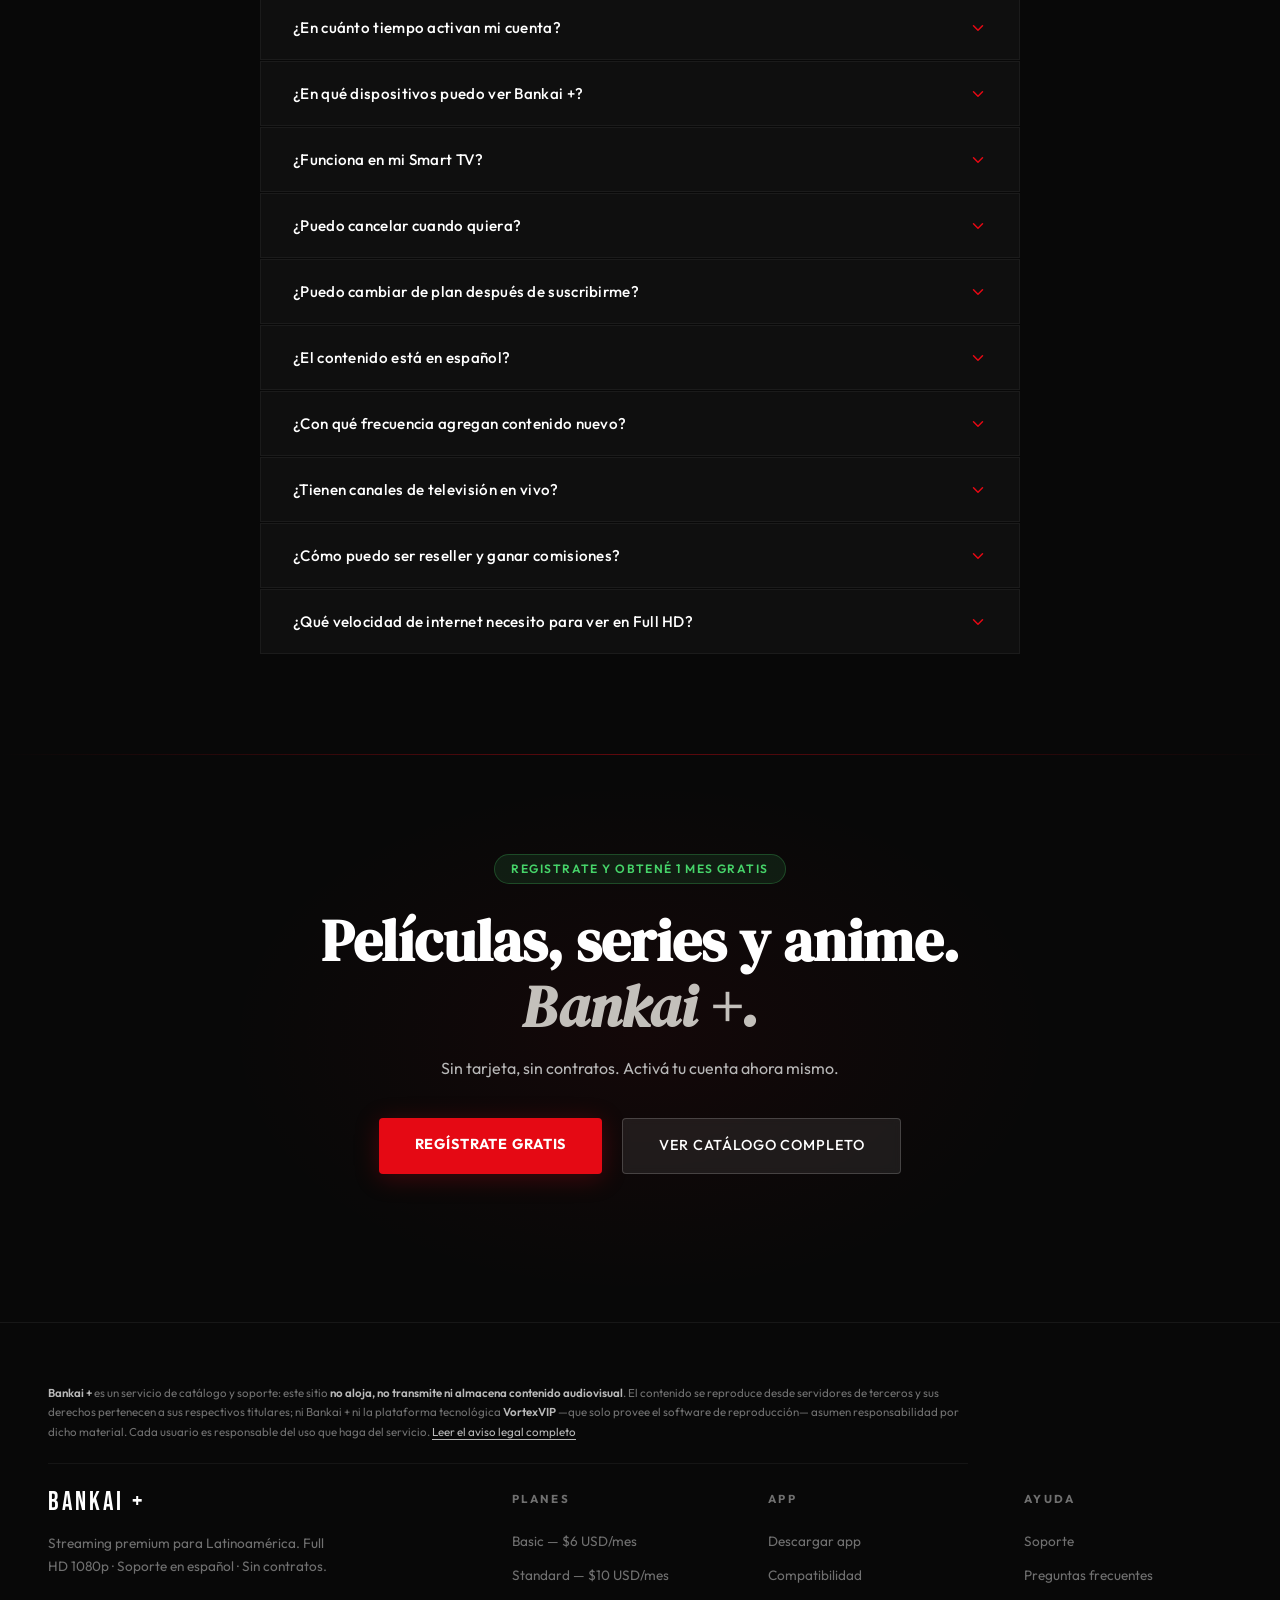
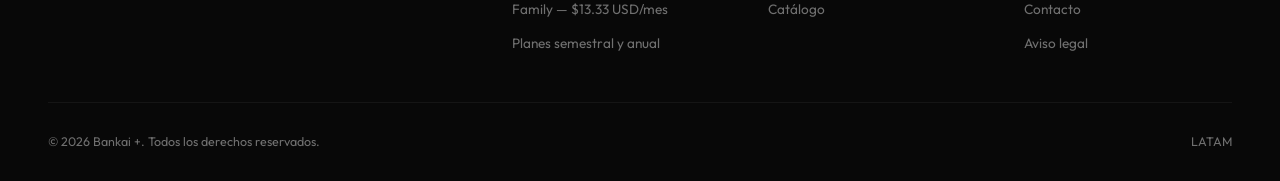
==== commit 6191fcd0: "New changes to register account" ====
--- a/index.html
+++ b/index.html
@@ -132,7 +132,7 @@
         "name": "¿Cómo pago y me registro en Bankai +?",
         "acceptedAnswer": {
           "@type": "Answer",
-          "text": "Aceptamos SINPE Móvil, Payoneer y transferencia bancaria. Elegís tu plan y nos contactás por WhatsApp, realizás el pago, verificamos y te enviamos usuario y contraseña por correo junto al link de descarga de la app en Play Store."
+          "text": "Aceptamos SINPE Móvil, Payoneer, Paypal y transferencia bancaria. Elegís tu plan y nos contactás por WhatsApp, realizás el pago, verificamos y te enviamos usuario y contraseña por correo junto al link de descarga de la app en Play Store."
         }
       },
       {
@@ -156,7 +156,7 @@
         "name": "¿Bankai + funciona en mi Smart TV?",
         "acceptedAnswer": {
           "@type": "Answer",
-          "text": "Sí. Si tu TV tiene Android TV integrado o un Android TV Box, descargás la app desde Play Store. En Samsung y LG funciona con la app nativa para Smart TV o haciendo cast desde el celular con Chromecast."
+          "text": "Sí. Si tu TV tiene Android TV integrado o un Android TV Box, descargás la app desde Play Store. En Samsung y LG funciona haciendo cast desde el celular con Chromecast."
         }
       },
       {
@@ -271,11 +271,12 @@
   </a>
 
   <ul class="nav-links" role="list">
-    <li><a href="#features">Beneficios</a></li>
+    <li><a href="#" aria-current="page">Inicio</a></li>
     <li><a href="catalog">Catálogo</a></li>
     <li><a href="#pricing">Planes</a></li>
-    <li><a href="#faq">FAQ</a></li>
-    <li><a href="https://app.vortexvip.org/register?code=hMXSHQE8P4" class="nav-cta" target="_blank" rel="noopener">Regístrate Gratis</a></li>
+    <li><a href="descargar">Descargar App</a></li>
+    <li><a href="soporte">Soporte</a></li>
+    <li><a href="https://app.vortexvip.org/register?code=hMXSHQE8P4" class="nav-cta" target="_blank" rel="noopener">1 Mes Gratis x Registro</a></li>
   </ul>
 
   <button class="nav-hamburger" aria-label="Abrir menú" aria-expanded="false" aria-controls="nav-mobile">
@@ -285,11 +286,12 @@
 
 <!-- Menú móvil overlay -->
 <nav class="nav-mobile" id="nav-mobile" aria-label="Menú móvil">
-  <a href="#features">Beneficios</a>
+  <a href="#" aria-current="page">Inicio</a>
   <a href="catalog">Catálogo</a>
   <a href="#pricing">Planes</a>
-  <a href="#faq">FAQ</a>
-  <a href="https://app.vortexvip.org/register?code=hMXSHQE8P4" class="nav-cta-mobile" target="_blank" rel="noopener">Regístrate Gratis</a>
+  <a href="descargar">Descargar App</a>
+  <a href="soporte">Soporte</a>
+  <a href="https://app.vortexvip.org/register?code=hMXSHQE8P4" class="nav-cta-mobile" target="_blank" rel="noopener">1 Mes Gratis x Registro</a>
 </nav>
 
 <!-- ══════════════════════════════════════════════════════════
@@ -406,9 +408,22 @@
   </p>
 
   <div class="features-grid reveal">
+
+
     <article class="feature-card">
       <span class="feature-number" aria-hidden="true">01</span>
       <div class="feature-icon-wrap" aria-hidden="true">
+        <!-- SVG: pedir contenido / lupa con un "+" -->
+        <svg width="28" height="28" viewBox="0 0 24 24" fill="none" stroke="currentColor" stroke-width="1.5" stroke-linecap="round" stroke-linejoin="round"><circle cx="10.5" cy="10.5" r="7"/><line x1="20" y1="20" x2="15.6" y2="15.6"/><line x1="10.5" y1="7.5" x2="10.5" y2="13.5"/><line x1="7.5" y1="10.5" x2="13.5" y2="10.5"/></svg>
+      </div>
+      <h3 class="feature-name">Puedes solicitar tu contenido favorito</h3>
+      <p class="feature-desc">Buscamos y subimos el contenido de tu preferencia.</p>
+    </article>
+
+
+    <article class="feature-card">
+      <span class="feature-number" aria-hidden="true">02</span>
+      <div class="feature-icon-wrap" aria-hidden="true">
         <!-- SVG: pantalla/calidad -->
         <svg width="28" height="28" viewBox="0 0 24 24" fill="none" stroke="currentColor" stroke-width="1.5" stroke-linecap="round" stroke-linejoin="round"><rect x="2" y="3" width="20" height="14" rx="2"/><path d="M8 21h8M12 17v4"/></svg>
       </div>
@@ -417,17 +432,17 @@
     </article>
 
     <article class="feature-card">
-      <span class="feature-number" aria-hidden="true">02</span>
+      <span class="feature-number" aria-hidden="true">03</span>
       <div class="feature-icon-wrap" aria-hidden="true">
         <!-- SVG: perfiles / familia -->
         <svg width="28" height="28" viewBox="0 0 24 24" fill="none" stroke="currentColor" stroke-width="1.5" stroke-linecap="round" stroke-linejoin="round"><path d="M17 21v-2a4 4 0 0 0-4-4H5a4 4 0 0 0-4 4v2"/><circle cx="9" cy="7" r="4"/><path d="M23 21v-2a4 4 0 0 0-3-3.87M16 3.13a4 4 0 0 1 0 7.75"/></svg>
       </div>
-      <h3 class="feature-name">Perfiles para cada uno</h3>
-      <p class="feature-desc">Tu historial, tus favoritos, tu experiencia. Cada miembro de la familia con su propio perfil.</p>
+      <h3 class="feature-name">Actualizaciones constantes</h3>
+      <p class="feature-desc">Hacemos actualizaciones de contenido de manera semanal.</p>
     </article>
 
     <article class="feature-card">
-      <span class="feature-number" aria-hidden="true">03</span>
+      <span class="feature-number" aria-hidden="true">04</span>
       <div class="feature-icon-wrap" aria-hidden="true">
         <!-- SVG: soporte / chat -->
         <svg width="28" height="28" viewBox="0 0 24 24" fill="none" stroke="currentColor" stroke-width="1.5" stroke-linecap="round" stroke-linejoin="round"><path d="M21 15a2 2 0 0 1-2 2H7l-4 4V5a2 2 0 0 1 2-2h14a2 2 0 0 1 2 2z"/></svg>
@@ -436,15 +451,7 @@
       <p class="feature-desc">Respondemos por WhatsApp y Telegram.</p>
     </article>
 
-    <article class="feature-card">
-      <span class="feature-number" aria-hidden="true">04</span>
-      <div class="feature-icon-wrap" aria-hidden="true">
-        <!-- SVG: sin contrato / candado abierto -->
-        <svg width="28" height="28" viewBox="0 0 24 24" fill="none" stroke="currentColor" stroke-width="1.5" stroke-linecap="round" stroke-linejoin="round"><rect x="3" y="11" width="18" height="11" rx="2" ry="2"/><path d="M7 11V7a5 5 0 0 1 9.9-1"/></svg>
-      </div>
-      <h3 class="feature-name">Sin contratos ni permanencia</h3>
-      <p class="feature-desc">Pagás mes a mes si querés. Sin penalizaciones ni cobros automaticos.</p>
-    </article>
+   
   </div>
 </section>
 
@@ -452,84 +459,27 @@
      VIDEO — Preview de la plataforma
 ═══════════════════════════════════════════════════════════ -->
 <section class="section video-section" id="demo" aria-labelledby="video-heading">
-  <div class="section-label" aria-hidden="true">Preview</div>
-  <h2 class="section-title" id="video-heading">Tu próximo contenido<br><em>en Full HD.</em></h2>
-  <p class="section-subtitle">
-    Sin anuncios. Sin interrupciones. Sin límites.
-  </p>
+
+  <!-- Encabezado en dos columnas: el texto a la izquierda y el acceso
+       al catálogo arriba a la derecha, para que quede a la vista
+       mientras se mira el video. -->
+  <div class="video-head" id="catalog">
+    <div class="video-head-text">
+      <div class="section-label" aria-hidden="true">Preview</div>
+      <h2 class="section-title" id="video-heading">Tu próximo contenido<br><em>en Full HD.</em></h2>
+      <p class="section-subtitle">
+        Sin anuncios. Sin interrupciones. Sin límites.
+      </p>
+    </div>
+
+    <a href="catalog" class="btn-primary catalog-access-btn">Ver catálogo completo</a>
+  </div>
 
   <div class="video-wrapper reveal">
     <div class="video-frame">
       <div style="position:relative; width:100%; height:0px; padding-bottom:56.250%"><iframe allow="fullscreen;autoplay" allowfullscreen height="100%" src="https://streamable.com/e/zzdxrl?autoplay=1" width="100%" style="border:none; width:100%; height:100%; position:absolute; left:0px; top:0px; overflow:hidden;"></iframe></div>
       <div class="video-glow" aria-hidden="true"></div>
     </div>
-  </div>
-</section>
-
-<!-- ══════════════════════════════════════════════════════════
-     CATÁLOGO
-═══════════════════════════════════════════════════════════ -->
-<section class="section content-section" id="catalog" aria-labelledby="catalog-heading">
-  <div class="catalog-header reveal">
-    <div class="section-label" aria-hidden="true">Catálogo</div>
-    <h2 class="section-title" id="catalog-heading"><span class="js-catalog-count">1000+</span> títulos.<br><em>Siempre creciendo.</em></h2>
-    <p class="section-subtitle">
-      Anime, películas, series y contenido infantil —
-      Más del 90% del contenido con multiaudio y subtítulos. Nuevo contenido cada semana.
-    </p>
-  </div>
-
-  <!-- Botones de categoría — cada uno cambia las 3 imágenes -->
-  <div class="catalog-tags reveal" aria-label="Filtrar por categoría">
-    <button class="category-tag active" data-category="anime">Anime</button>
-    <button class="category-tag" data-category="peliculas">Películas</button>
-    <button class="category-tag" data-category="series">Series</button>
-    <button class="category-tag" data-category="infantil">Infantil</button>
-    <button class="category-tag" data-category="accion">Acción</button>
-    <button class="category-tag" data-category="comedia">Comedia</button>
-    <button class="category-tag" data-category="drama">Drama</button>
-    <button class="category-tag" data-category="cienciaficcion">Ciencia Ficción</button>
-  </div>
-
-  <!-- 3 Cards de poster — se actualizan por JS al cambiar categoría -->
-  <div class="catalog-grid reveal" id="catalog-grid">
-    <div class="catalog-card" id="catalog-card-0">
-      <div class="catalog-card-inner">
-        <div class="catalog-card-title">Attack on Titan</div>
-        <div class="catalog-card-genre">Anime · Acción</div>
-      </div>
-    </div>
-    <div class="catalog-card" id="catalog-card-1">
-      <div class="catalog-card-inner">
-        <div class="catalog-card-title">Demon Slayer</div>
-        <div class="catalog-card-genre">Anime</div>
-      </div>
-    </div>
-    <div class="catalog-card" id="catalog-card-2">
-      <div class="catalog-card-inner">
-        <div class="catalog-card-title">Death Note</div>
-        <div class="catalog-card-genre">Thriller</div>
-      </div>
-    </div>
-  </div>
-
-  <!-- Botón para ver catálogo completo -->
-  <div class="catalog-cta reveal">
-    <a href="catalog" 
-       class="catalog-btn">
-      <svg class="catalog-btn-icon" viewBox="0 0 24 24" fill="none" stroke="currentColor" stroke-width="2" stroke-linecap="round" stroke-linejoin="round" aria-hidden="true">
-        <path d="M3 9l9-7 9 7v11a2 2 0 0 1-2 2H5a2 2 0 0 1-2-2z"/>
-        <polyline points="9 22 9 12 15 12 15 22"/>
-      </svg>
-      <span class="catalog-btn-text">
-        <span class="catalog-btn-main">Ver catálogo completo</span>
-        <span class="catalog-btn-sub"><span class="js-catalog-count">1000+</span> títulos disponibles</span>
-      </span>
-      <svg class="catalog-btn-arrow" viewBox="0 0 24 24" fill="none" stroke="currentColor" stroke-width="2" stroke-linecap="round" stroke-linejoin="round" aria-hidden="true">
-        <line x1="5" y1="12" x2="19" y2="12"/>
-        <polyline points="12 5 19 12 12 19"/>
-      </svg>
-    </a>
   </div>
 </section>
 
@@ -639,36 +589,6 @@
   </div>
 </section>
 
-<!-- ══════════════════════════════════════════════════════════
-     CÓMO FUNCIONA
-═══════════════════════════════════════════════════════════ -->
-<section class="section steps-section" aria-labelledby="steps-heading">
-  <div class="section-label" aria-hidden="true">Cómo funciona</div>
-  <h2 class="section-title" id="steps-heading">En 4 pasos<br><em>ya estás viendo.</em></h2>
-
-  <ol class="steps-grid reveal" aria-label="Pasos para comenzar" style="list-style: none;">
-    <li class="step">
-      <div class="step-number" aria-hidden="true">1</div>
-      <h3 class="step-title">Elegí tu plan</h3>
-      <p class="step-desc">Basic, Standard o Family. Mensual, semestral o anual. Ajustá según tu presupuesto.</p>
-    </li>
-    <li class="step">
-      <div class="step-number" aria-hidden="true">2</div>
-      <h3 class="step-title">Realizá el pago</h3>
-      <p class="step-desc">SINPE Móvil, Transferencia bancaria, o Payoneer. Confirmamos tu pago por WhatsApp en minutos.</p>
-    </li>
-    <li class="step">
-      <div class="step-number" aria-hidden="true">3</div>
-      <h3 class="step-title">Registra tu cuenta</h3>
-      <p class="step-desc">Te enviamos un email de registro. Sigue los pasos, crea tu usuario y contraseña (Con estos ingresarás a la aplicación).</p>
-    </li>
-    <li class="step">
-      <div class="step-number" aria-hidden="true">4</div>
-      <h3 class="step-title">Empezá a ver</h3>
-      <p class="step-desc">Descargá la app en tu Android TV, tablet o celular, ingresá y disfrutá en Full HD.</p>
-    </li>
-  </ol>
-</section>
 
 <!-- ══════════════════════════════════════════════════════════
      DISPOSITIVOS + PAGOS — fusionados en una sola sección
@@ -756,6 +676,7 @@
     <div class="payments-row" aria-label="Métodos de pago aceptados">
       <span class="payment-pill">SINPE Móvil</span>
       <span class="payment-pill">Payoneer</span>
+      <span class="payment-pill">Paypal</span>
       <span class="payment-pill">Transferencia bancaria</span>
     </div>
   </div>
@@ -805,6 +726,7 @@
             <strong>Métodos de pago aceptados:</strong>
             <br>• SINPE Móvil
             <br>• Payoneer
+            <br>• Paypal
             <br>• Transferencia bancaria
             <br><br>
             <strong>Paso a paso:</strong>
@@ -875,7 +797,7 @@
             <br><br>
             Para Fire TV Stick, la app se puede instalar con pasos adicionales. Próximamente estará disponible directamente en la tienda de Amazon.
             <br><br>
-            Si tu TV es Samsung o LG, ya podés ver Bankai + con la app nativa para Smart TV o haciendo cast desde tu celular con Chromecast.
+            Si tu TV es Samsung o LG, ya podés ver Bankai + haciendo cast desde tu celular con Chromecast.
             <br><br>
             También estamos trabajando en versión web, Roku y otras plataformas.
           </div>
@@ -1028,6 +950,15 @@
      FOOTER
 ═══════════════════════════════════════════════════════════ -->
 <footer aria-label="Pie de página">
+  <p class="footer-disclaimer">
+    <strong>Bankai +</strong> es un servicio de catálogo y soporte: este sitio
+    <strong>no aloja, no transmite ni almacena contenido audiovisual</strong>. El contenido se
+    reproduce desde servidores de terceros y sus derechos pertenecen a sus respectivos titulares;
+    ni Bankai + ni la plataforma tecnológica <strong>VortexVIP</strong> —que solo provee el software
+    de reproducción— asumen responsabilidad por dicho material. Cada usuario es responsable del uso
+    que haga del servicio. <a href="legal">Leer el aviso legal completo</a>
+  </p>
+
   <div class="footer-grid">
     <div class="footer-brand">
       <div class="logo-text">Bankai +</div>
@@ -1035,10 +966,6 @@
         Streaming premium para Latinoamérica.
         Full HD 1080p · Soporte en español · Sin contratos.
       </p>
-      
-      <div class="footer-legal">
-       
-      </div>
     </div>
 
     <div class="footer-col">
@@ -1052,11 +979,21 @@
     </div>
 
     <div class="footer-col">
-      <h4>Soporte</h4>
+      <h4>App</h4>
       <ul>
+        <li><a href="descargar">Descargar app</a></li>
+        <li><a href="#dispositivos">Compatibilidad</a></li>
+        <li><a href="catalog">Catálogo</a></li>
+      </ul>
+    </div>
+
+    <div class="footer-col">
+      <h4>Ayuda</h4>
+      <ul>
+        <li><a href="soporte">Soporte</a></li>
         <li><a href="#faq">Preguntas frecuentes</a></li>
-        <li><a href="#dispositivos">Compatibilidad</a></li>
         <li><a href="#contacto">Contacto</a></li>
+        <li><a href="legal">Aviso legal</a></li>
       </ul>
     </div>
   </div>
@@ -1108,6 +1045,8 @@
 
 <!-- Scripts — config primero -->
 <script src="js/config.js"></script>
+<script src="js/nav.js"></script>
+<script src="js/reveal.js"></script>
 <script src="js/main.js"></script>
 <script src="js/pricing.js"></script>
 <script src="js/floating-btns.js"></script>
--- a/css/nav.css
+++ b/css/nav.css
@@ -182,3 +182,60 @@
   font-family: var(--font-display);
   font-size: 1.6rem !important;
 }
+
+/* ── Pestaña de la página en la que estás ──
+   La rayita roja debajo del tab actual (catálogo, descargar app...) */
+.nav-links a[aria-current="page"],
+.nav-mobile a[aria-current="page"] {
+  color: var(--white);
+  position: relative;
+}
+
+.nav-links a[aria-current="page"]::after {
+  content: '';
+  position: absolute;
+  left: 0;
+  right: 0;
+  bottom: -7px;
+  height: 2px;
+  background: var(--red);
+  border-radius: 2px;
+}
+
+/* ══════════════════════════════════════════════════════════
+   RESPONSIVE DE LA NAV
+   Vive acá y no en responsive.css para que cualquier página
+   que cargue nav.css tenga la barra completa y se vea igual.
+══════════════════════════════════════════════════════════ */
+
+/* ── 1200px: se aprieta un poco para que los 6 items entren
+      en una sola línea hasta los 900px ── */
+@media (max-width: 1200px) {
+  nav { padding: 18px 32px; }
+  .nav-links { gap: 22px; }
+  .nav-links a { font-size: 0.78rem; letter-spacing: 0.06em; }
+  .nav-cta { padding: 8px 15px !important; font-size: 0.74rem !important; }
+  .logo-mark { width: 52px; height: 52px; }
+  .logo-text { font-size: 1.7rem; }
+}
+
+/* ── 900px: pasa a hamburger ── */
+@media (max-width: 900px) {
+  nav { padding: 16px 24px; }
+  .nav-links { display: none; }
+  .nav-hamburger { display: flex; }
+}
+
+/* ── 640px: móvil ── */
+@media (max-width: 640px) {
+  nav { padding: 14px 20px; }
+  .logo-text { font-size: 1.6rem; }
+  .logo-sub { display: none; }
+}
+
+/* ── 400px: móvil chico ── */
+@media (max-width: 400px) {
+  nav { padding: 12px 16px; }
+  .logo-mark { width: 42px; height: 42px; }
+  .logo-text { font-size: 1.4rem; }
+}
--- a/css/sections.css
+++ b/css/sections.css
@@ -207,6 +207,30 @@
 }
 
 /* ── Botón de catálogo completo ── */
+/* ── Acceso al catálogo ──
+   En la landing ya no se muestra el catálogo: solo el botón que
+   lleva a /catalog, arriba a la derecha del preview, para que quede
+   a la vista mientras se mira el video. */
+.video-head {
+  display: flex;
+  align-items: center;
+  justify-content: space-between;
+  gap: 40px;
+  margin-bottom: 40px;
+}
+
+.video-head-text { min-width: 0; }
+.video-head-text .section-subtitle { margin-bottom: 0; }
+
+/* El rojo relleno sale de .btn-primary (el mismo de "Regístrate
+   Gratis"); acá solo se agranda un poco y no se deja partir. */
+.catalog-access-btn {
+  padding: 18px 40px;
+  font-size: 0.95rem;
+  white-space: nowrap;
+  flex-shrink: 0;
+}
+
 .catalog-cta {
   display: flex;
   justify-content: center;
--- a/css/footer.css
+++ b/css/footer.css
@@ -9,6 +9,31 @@
   padding-left: max(48px, calc((100% - var(--max-width)) / 2 + 48px));
   padding-right: max(48px, calc((100% - var(--max-width)) / 2 + 48px));
 }
+
+/* ── Nota legal ──
+   Va arriba del footer en todas las páginas: chica, pero siempre
+   presente. El texto completo vive en /legal. */
+.footer-disclaimer {
+  font-size: 0.72rem;
+  line-height: 1.7;
+  color: var(--text-muted);
+  max-width: 920px;
+  margin-bottom: 26px;
+  padding-bottom: 22px;
+  border-bottom: 1px solid rgba(255,255,255,0.05);
+}
+
+.footer-disclaimer strong { color: var(--text-body); font-weight: 600; }
+
+.footer-disclaimer a {
+  color: var(--text-body);
+  text-decoration: underline;
+  text-underline-offset: 3px;
+  white-space: nowrap;
+  transition: color var(--transition);
+}
+
+.footer-disclaimer a:hover { color: var(--white); }
 
 .footer-grid {
   display: grid;
--- a/css/responsive.css
+++ b/css/responsive.css
@@ -7,9 +7,10 @@
  *    400px → Móvil pequeño
  */
 
-/* ── 1200px: ajustes finos de desktop ── */
+/* ── 1200px: ajustes finos de desktop ──
+   (el responsive de la nav vive en nav.css, para que toda página
+    que la cargue la tenga completa) */
 @media (max-width: 1200px) {
-  nav { padding: 18px 32px; }
   .hero { padding: 88px 32px 40px; gap: 24px; }
   .section { padding: 80px 32px; }
   footer { padding: 60px 32px 30px; }
@@ -18,11 +19,6 @@
 
 /* ── 900px: tablet / menú hamburger ── */
 @media (max-width: 900px) {
-  /* Nav */
-  nav { padding: 16px 24px; }
-  .nav-links { display: none; }
-  .nav-hamburger { display: flex; }
-
   /* Hero — layout apilado en tablet/mobile:
      texto arriba, TV abajo, cada uno full-width */
   .hero {
@@ -83,7 +79,8 @@
   .devices-row { gap: 20px; }
   .payments-row { gap: 8px; }
 
-  /* Catálogo */
+  /* Catálogo — el botón del preview baja debajo del título */
+  .video-head { flex-direction: column; align-items: flex-start; gap: 24px; margin-bottom: 32px; }
   .content-grid { grid-template-columns: 1fr; gap: 40px; }
   .content-visual { max-width: 480px; }
   .catalog-grid { gap: 10px; }
@@ -124,11 +121,6 @@
 
 /* ── 640px: móvil grande ── */
 @media (max-width: 640px) {
-  /* Nav */
-  nav { padding: 14px 20px; }
-  .logo-text { font-size: 1.6rem; }
-  .logo-sub { display: none; }
-
   /* Hero mobile pequeño */
   .hero { padding: 90px 16px 32px; }
   .hero h1 { font-size: clamp(2.4rem, 11vw, 3.2rem); }
@@ -175,6 +167,7 @@
   .faq-answer-inner { padding: 0 20px 18px; }
 
   /* Catálogo */
+  .catalog-access-btn { width: 100%; max-width: 340px; text-align: center; padding: 16px 24px; }
   .catalog-grid { gap: 8px; }
   .catalog-card-title { font-size: 0.72rem; }
   .catalog-card-inner { padding: 10px; }
@@ -227,10 +220,6 @@
 
 /* ── 400px: móvil muy pequeño ── */
 @media (max-width: 400px) {
-  nav { padding: 12px 16px; }
-  .logo-mark { width: 42px; height: 42px; }
-  .logo-text { font-size: 1.4rem; }
-
   .hero { padding: 80px 12px 28px; }
   .hero h1 { font-size: clamp(2.2rem, 13vw, 2.8rem); }
   .hero h1 span { font-size: clamp(1.5rem, 10vw, 2rem); }
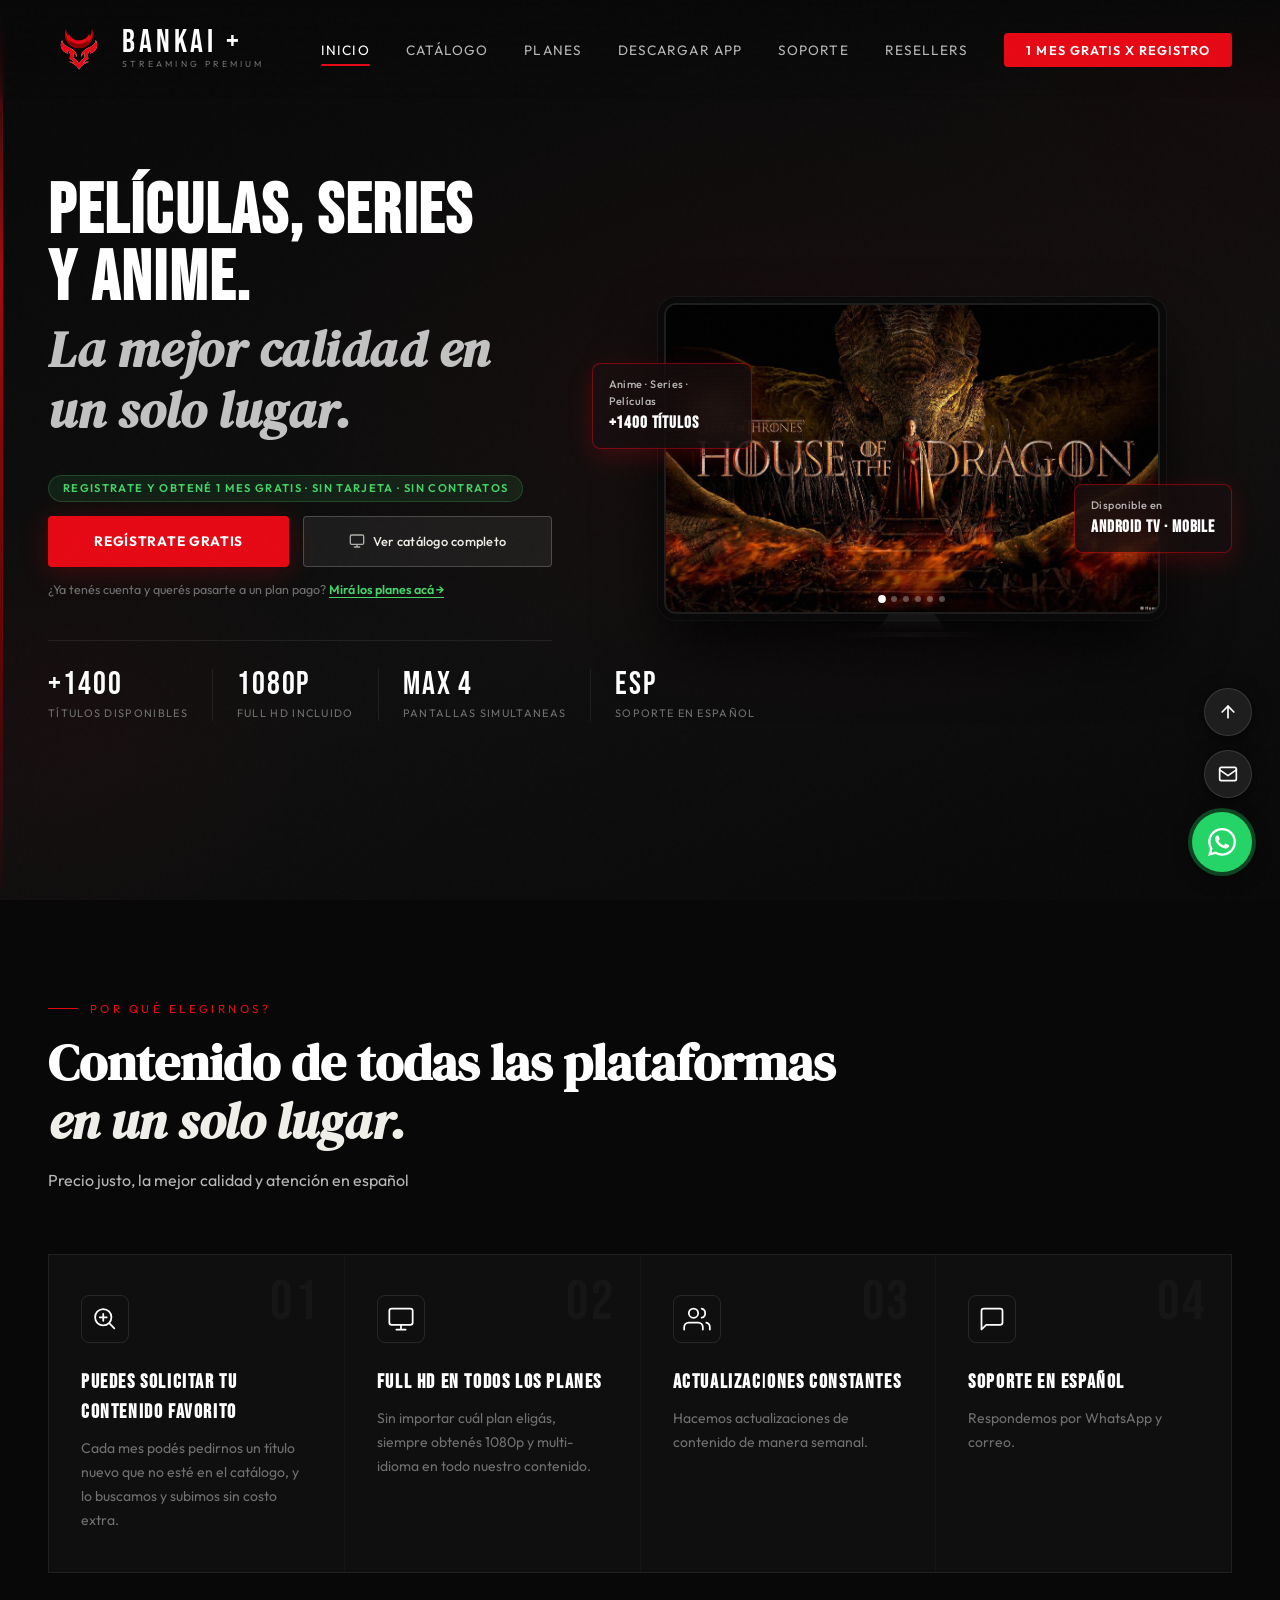
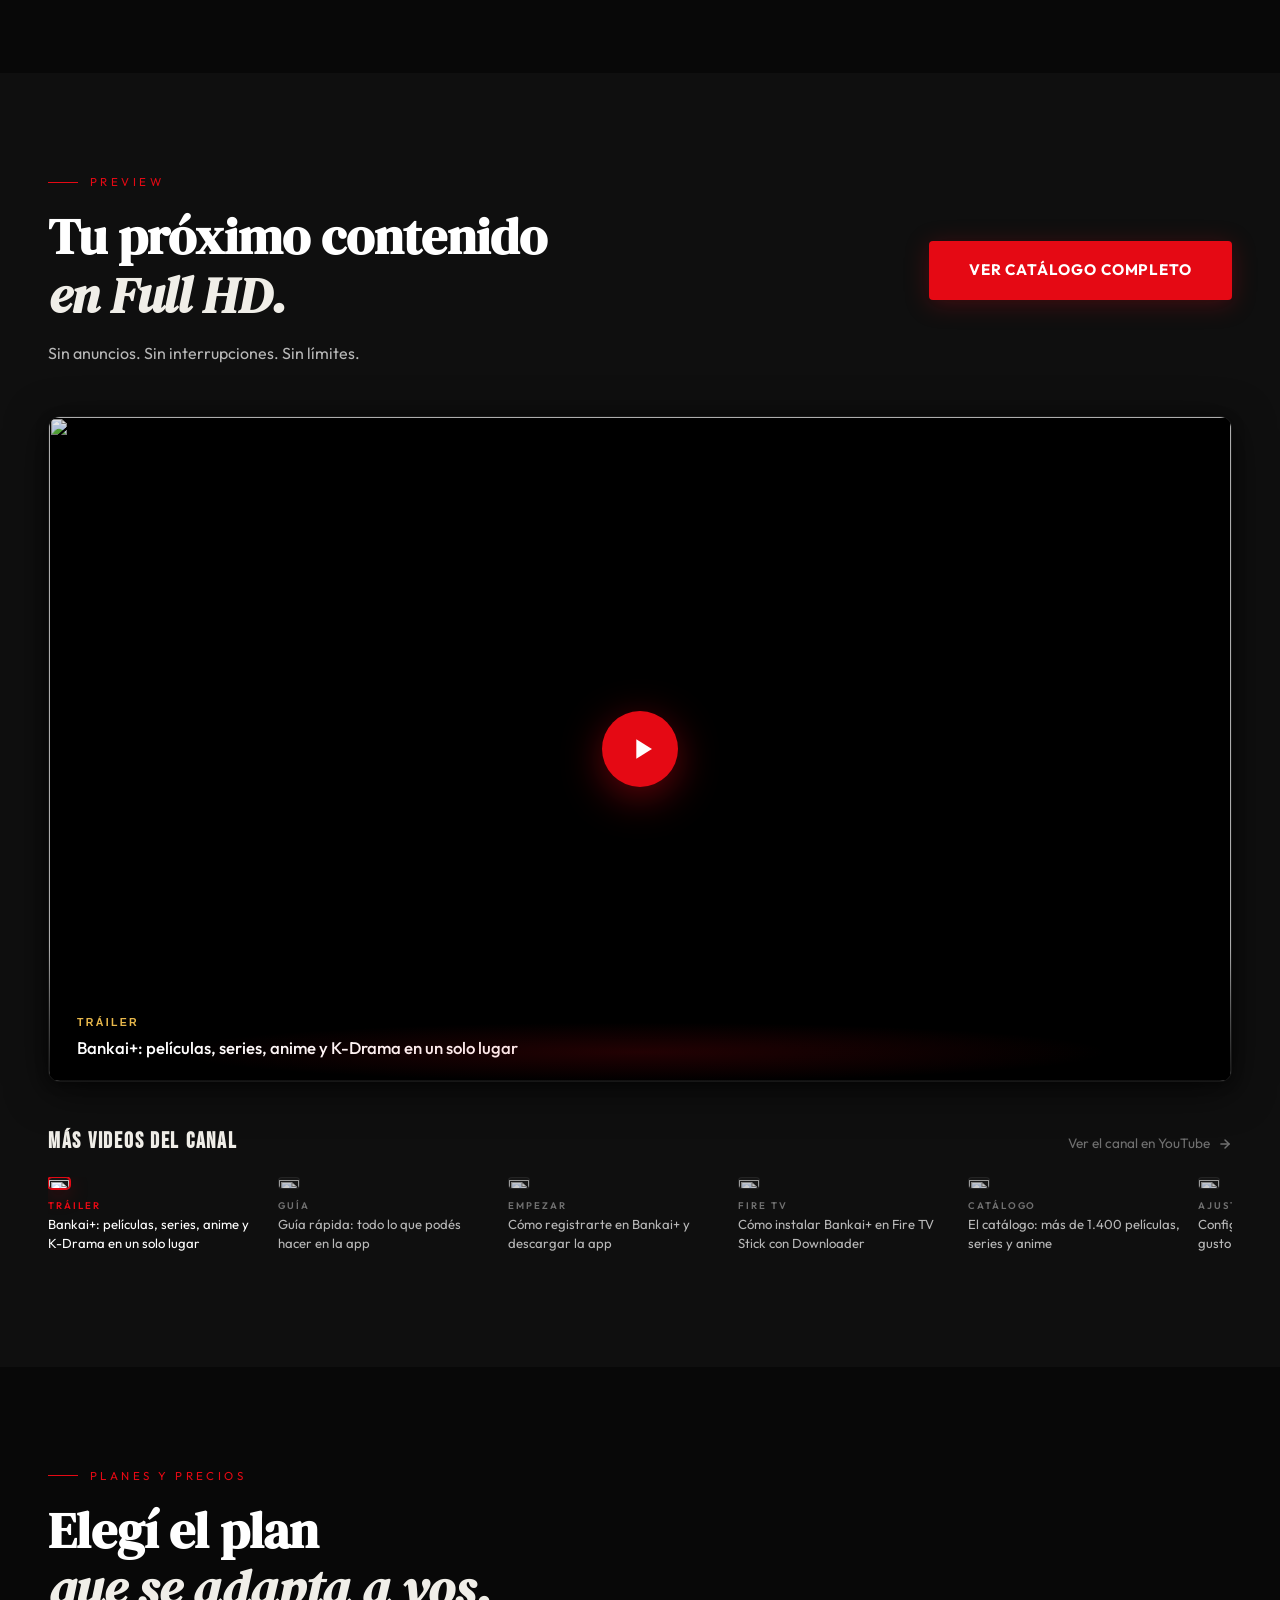
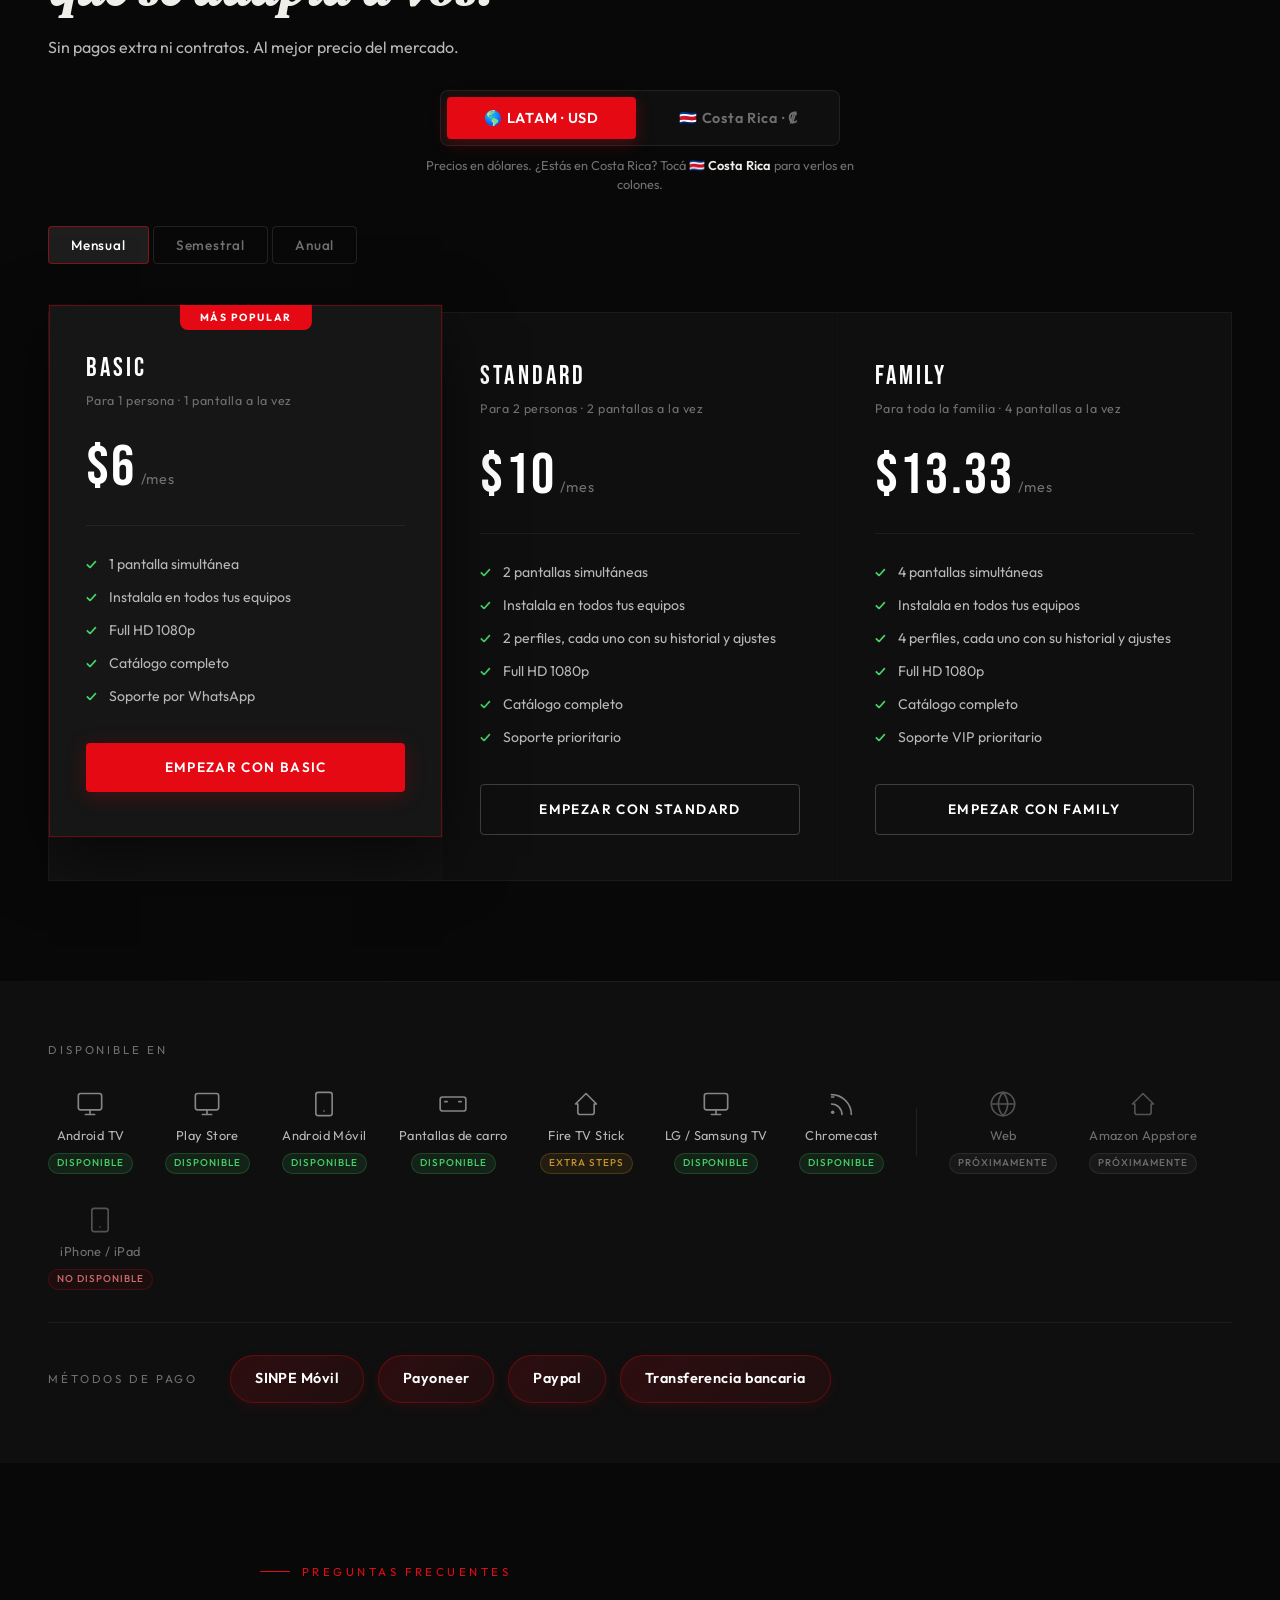
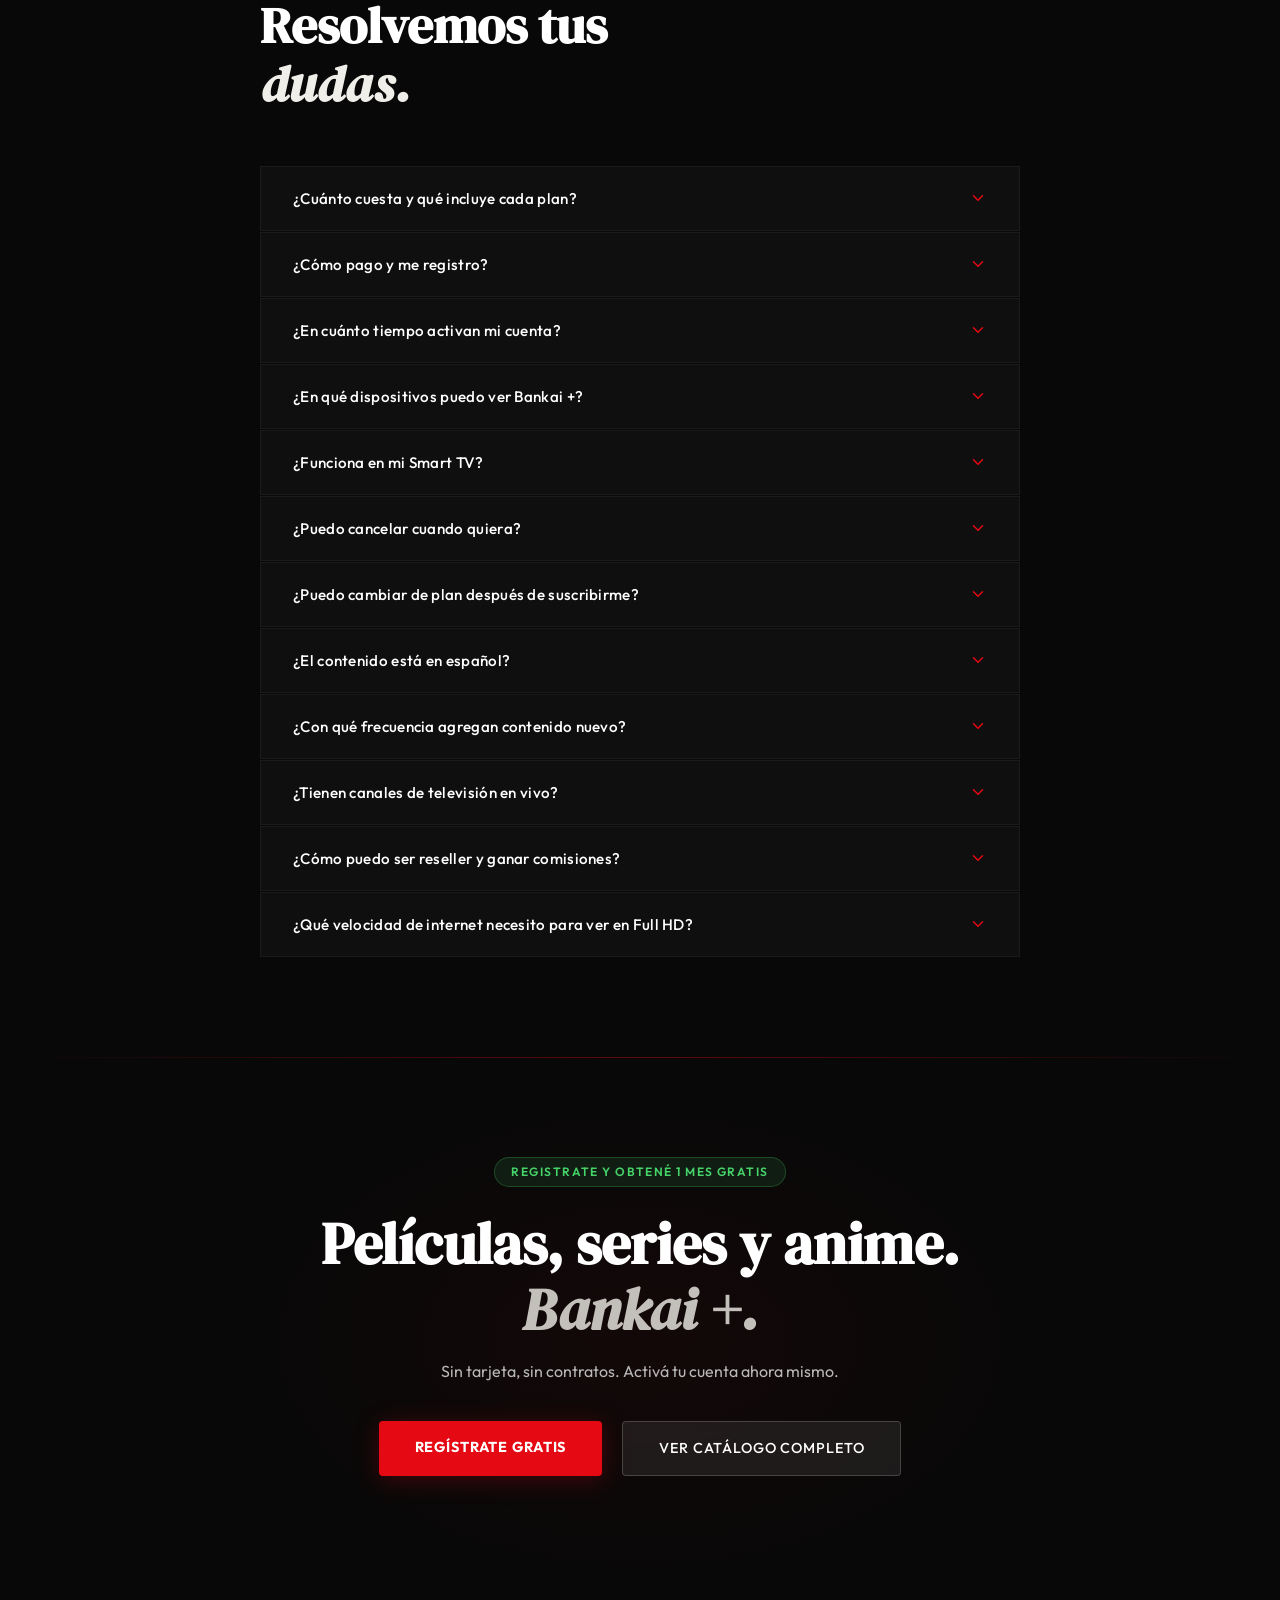
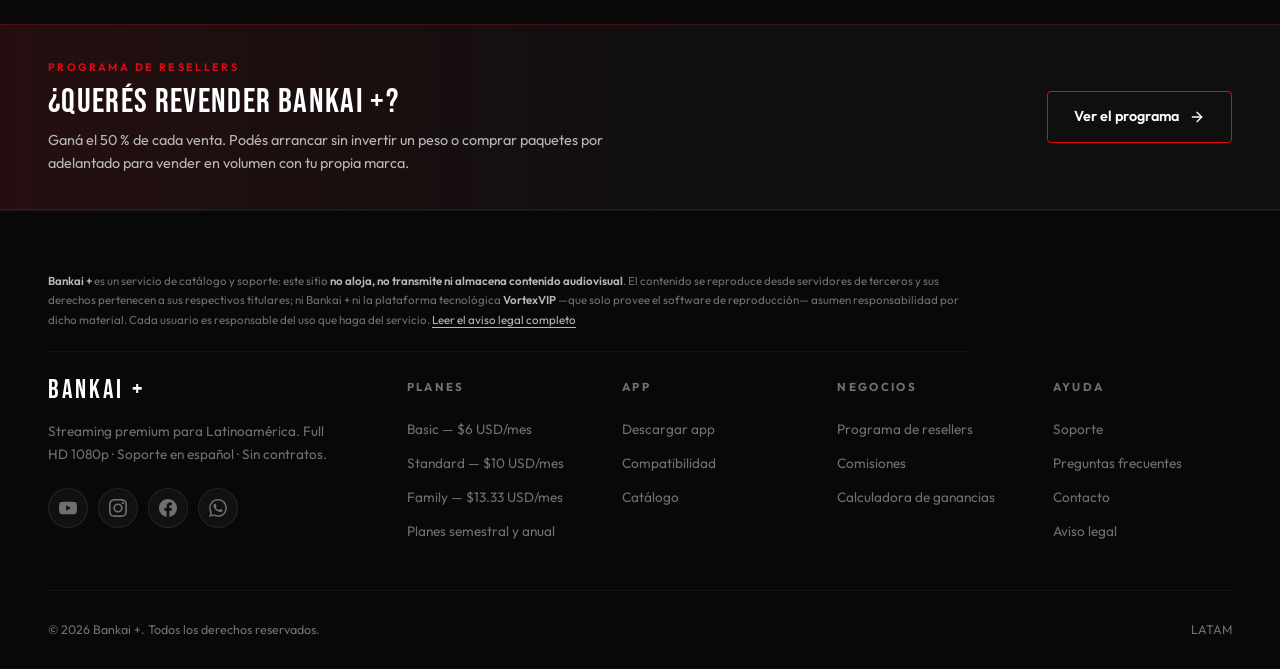
==== commit 356218a4: "Add files via upload" ====
--- a/index.html
+++ b/index.html
@@ -1,1059 +1,1151 @@
-<!DOCTYPE html>
-<html lang="es-419">
-<head>
-  <meta charset="UTF-8">
-  <meta name="viewport" content="width=device-width, initial-scale=1.0">
-  <title>Bankai + — Streaming Premium en LATAM | Películas, Series y Anime</title>
-
-  <!-- SEO Meta Tags -->
-  <meta name="description" content="Bankai +: streaming premium en LATAM con +1300 películas, series y anime en Full HD 1080p. Planes desde $6 USD/mes. Registrate y obtené 1 mes gratis, sin contratos y con soporte en español.">
-  <meta name="keywords" content="bankai +, bankai plus, bankaiplus, bankai tv, bankai streaming, bankai plus LATAM, vortextv, streaming LATAM, streaming premium, películas online, series online, anime online, streaming español latino, TV online LATAM, plataforma streaming, ver películas online, streaming HD, streaming sin contratos, streaming barato LATAM, entretenimiento digital, entretenimiento LATAM, ver series gratis, películas Full HD, anime en español, contenido bajo demanda, IPTV LATAM, películas y series en español, plataforma de entretenimiento">
-  <meta name="author" content="Bankai +">
-  <meta name="robots" content="index, follow, max-image-preview:large, max-snippet:-1, max-video-preview:-1">
-  <link rel="canonical" href="https://www.bankaiplus.com/">
-  
-  <!-- Open Graph / Facebook -->
-  <meta property="og:type" content="website">
-  <meta property="og:url" content="https://www.bankaiplus.com/">
-  <meta property="og:title" content="Bankai + — Streaming Premium | Películas, Series y Anime">
-  <meta property="og:description" content="Bankai + — +1300 títulos en Full HD 1080p. Planes desde $6 USD/mes. Registrate y obtené 1 mes gratis. Disponible en Android TV, móvil y más. Soporte en español.">
-  <meta property="og:image" content="https://www.bankaiplus.com/images/og.jpg">
-  <meta property="og:image:width" content="1200">
-  <meta property="og:image:height" content="630">
-  <meta property="og:locale" content="es_LA">
-  <meta property="og:site_name" content="Bankai +">
-
-  <!-- Twitter Card -->
-  <meta name="twitter:card" content="summary_large_image">
-  <meta name="twitter:url" content="https://www.bankaiplus.com/">
-  <meta name="twitter:title" content="Bankai + — Streaming Premium en LATAM">
-  <meta name="twitter:description" content="+1300 películas, series y anime en Full HD. Desde $6 USD/mes. Registrate y obtené 1 mes gratis.">
-  <meta name="twitter:image" content="https://www.bankaiplus.com/images/og.jpg">
-
-  <!-- Structured Data / Schema.org -->
-  <script type="application/ld+json">
-  {
-    "@context": "https://schema.org",
-    "@type": "WebSite",
-    "name": "Bankai +",
-    "alternateName": ["Bankai Plus", "BankaiPlus", "Bankai+", "Bankai TV", "Vortex TV", "VortexTV"],
-    "url": "https://www.bankaiplus.com/",
-    "description": "Plataforma de streaming y entretenimiento premium en LATAM con películas, series y anime en Full HD",
-    "potentialAction": {
-      "@type": "SearchAction",
-      "target": "https://www.bankaiplus.com/catalog?q={search_term_string}",
-      "query-input": "required name=search_term_string"
-    }
-  }
-  </script>
-
-  <script type="application/ld+json">
-  {
-    "@context": "https://schema.org",
-    "@type": "Organization",
-    "name": "Bankai +",
-    "alternateName": ["Bankai Plus", "BankaiPlus", "Bankai+", "Bankai TV", "Vortex TV", "VortexTV"],
-    "url": "https://www.bankaiplus.com/",
-    "logo": "https://www.bankaiplus.com/images/logo.png",
-    "description": "Plataforma de streaming y entretenimiento premium de películas, series y anime para LATAM",
-    "areaServed": ["LATAM"],
-    "availableLanguage": ["es"],
-    "priceRange": "$6 - $13.33",
-    "sameAs": [
-      "https://wa.me/50661719869"
-    ]
-  }
-  </script>
-
-  <script type="application/ld+json">
-  {
-    "@context": "https://schema.org",
-    "@type": "Product",
-    "name": "Bankai + Streaming",
-    "description": "Bankai +: servicio de streaming premium con más de 1300 películas, series y anime en Full HD 1080p para LATAM",
-    "brand": {
-      "@type": "Brand",
-      "name": "Bankai +"
-    },
-    "offers": [
-      {
-        "@type": "Offer",
-        "name": "Plan Basic",
-        "description": "1 pantalla · Full HD 1080p · catálogo completo",
-        "price": "6.00",
-        "priceCurrency": "USD",
-        "availability": "https://schema.org/InStock",
-        "url": "https://www.bankaiplus.com/#pricing"
-      },
-      {
-        "@type": "Offer",
-        "name": "Plan Standard",
-        "description": "2 pantallas simultáneas · Full HD 1080p · catálogo completo",
-        "price": "10.00",
-        "priceCurrency": "USD",
-        "availability": "https://schema.org/InStock",
-        "url": "https://www.bankaiplus.com/#pricing"
-      },
-      {
-        "@type": "Offer",
-        "name": "Plan Family",
-        "description": "4 pantallas simultáneas · Full HD 1080p · catálogo completo",
-        "price": "13.33",
-        "priceCurrency": "USD",
-        "availability": "https://schema.org/InStock",
-        "url": "https://www.bankaiplus.com/#pricing"
-      }
-    ],
-    "aggregateRating": {
-      "@type": "AggregateRating",
-      "ratingValue": "4.8",
-      "reviewCount": "127"
-    }
-  }
-  </script>
-
-
-  <!-- Structured Data / FAQ -->
-  <script type="application/ld+json">
-  {
-    "@context": "https://schema.org",
-    "@type": "FAQPage",
-    "mainEntity": [
-      {
-        "@type": "Question",
-        "name": "¿Cuánto cuesta Bankai + y qué incluye cada plan?",
-        "acceptedAnswer": {
-          "@type": "Answer",
-          "text": "Basic $6 USD/mes (1 pantalla), Standard $10 USD/mes (2 pantallas simultáneas) y Family $13.33 USD/mes (4 pantallas). Si estás en Costa Rica podés verlos en colones: se convierten automáticamente al tipo de cambio del BCR del día. Todos los planes incluyen Full HD 1080p y el catálogo completo. También hay plan semestral (pagás 5 meses y recibís 6) y anual (pagás 9 y recibís 12)."
-        }
-      },
-      {
-        "@type": "Question",
-        "name": "¿Cómo pago y me registro en Bankai +?",
-        "acceptedAnswer": {
-          "@type": "Answer",
-          "text": "Aceptamos SINPE Móvil, Payoneer, Paypal y transferencia bancaria. Elegís tu plan y nos contactás por WhatsApp, realizás el pago, verificamos y te enviamos usuario y contraseña por correo junto al link de descarga de la app en Play Store."
-        }
-      },
-      {
-        "@type": "Question",
-        "name": "¿En cuánto tiempo activan mi cuenta?",
-        "acceptedAnswer": {
-          "@type": "Answer",
-          "text": "En menos de 30 minutos después de confirmar tu pago. En horario de soporte (8am–10pm) normalmente es inmediato."
-        }
-      },
-      {
-        "@type": "Question",
-        "name": "¿En qué dispositivos puedo ver Bankai +?",
-        "acceptedAnswer": {
-          "@type": "Answer",
-          "text": "Android TV (Xiaomi, TCL, Sony), celulares y tablets Android, pantallas de carro con Android, Fire TV Stick, Smart TV LG y Samsung, y Chromecast. Próximamente versión web, Amazon Appstore, iPhone y iPad."
-        }
-      },
-      {
-        "@type": "Question",
-        "name": "¿Bankai + funciona en mi Smart TV?",
-        "acceptedAnswer": {
-          "@type": "Answer",
-          "text": "Sí. Si tu TV tiene Android TV integrado o un Android TV Box, descargás la app desde Play Store. En Samsung y LG funciona haciendo cast desde el celular con Chromecast."
-        }
-      },
-      {
-        "@type": "Question",
-        "name": "¿Puedo cancelar cuando quiera?",
-        "acceptedAnswer": {
-          "@type": "Answer",
-          "text": "Sí. Sin contratos y sin permanencia mínima. Para cancelar solo mandás un mensaje por WhatsApp: sin llamadas, sin trámites y sin penalizaciones."
-        }
-      },
-      {
-        "@type": "Question",
-        "name": "¿Puedo cambiar de plan después de suscribirme?",
-        "acceptedAnswer": {
-          "@type": "Answer",
-          "text": "Sí. Podés subir de plan en cualquier momento con cambio inmediato. Para bajar de plan, aplica al inicio del siguiente período. Lo que ya pagaste nunca se pierde."
-        }
-      },
-      {
-        "@type": "Question",
-        "name": "¿El contenido de Bankai + está en español?",
-        "acceptedAnswer": {
-          "@type": "Answer",
-          "text": "Sí, todo el catálogo está en español latino por defecto: películas, series, anime y contenido infantil. Podés cambiar idioma y subtítulos desde los ajustes del perfil o en tiempo real mientras ves algo."
-        }
-      },
-      {
-        "@type": "Question",
-        "name": "¿Con qué frecuencia agregan contenido nuevo?",
-        "acceptedAnswer": {
-          "@type": "Answer",
-          "text": "El catálogo se actualiza cada semana con películas, series y anime recientes. Si encontrás un error de audio o subtítulos, lo reportás desde la app y lo solucionamos."
-        }
-      },
-      {
-        "@type": "Question",
-        "name": "¿Bankai + tiene canales de televisión en vivo?",
-        "acceptedAnswer": {
-          "@type": "Answer",
-          "text": "De momento no. Nos enfocamos exclusivamente en contenido bajo demanda: películas, series y anime que ves cuando querés, sin horarios. Estamos evaluando agregar canales en vivo a futuro."
-        }
-      },
-      {
-        "@type": "Question",
-        "name": "¿Cómo puedo ser reseller de Bankai + y ganar comisiones?",
-        "acceptedAnswer": {
-          "@type": "Answer",
-          "text": "El programa de resellers te permite ganar entre 40% y 50% de comisión por cada plan vendido, sin cuotas ni inversión inicial, con soporte dedicado y materiales de marketing. Solicitá información por WhatsApp."
-        }
-      },
-      {
-        "@type": "Question",
-        "name": "¿Qué velocidad de internet necesito para ver en Full HD?",
-        "acceptedAnswer": {
-          "@type": "Answer",
-          "text": "Recomendamos al menos 30 MB/s para disfrutar el contenido en Full HD 1080p sin interrupciones."
-        }
-      }
-    ]
-  }
-  </script>
-
-  <!-- PWA / App Meta Tags -->
-  <meta name="mobile-web-app-capable" content="yes">
-  <meta name="apple-mobile-web-app-capable" content="yes">
-  <meta name="apple-mobile-web-app-status-bar-style" content="black-translucent">
-  <meta name="apple-mobile-web-app-title" content="Bankai +">
-  <meta name="application-name" content="Bankai +">
-  <meta name="theme-color" content="#E50914">
-  <meta name="msapplication-TileColor" content="#E50914">
-
-  <!-- Favicon / Icono del navegador -->
-  <link rel="icon" type="image/svg+xml" href="images/logo/logo.svg">
-  <link rel="apple-touch-icon" href="images/logo/logo.svg">
-  
-  <!-- Preconnect para performance -->
-  <link rel="preconnect" href="https://fonts.googleapis.com">
-  <link rel="preconnect" href="https://fonts.gstatic.com" crossorigin>
-  
-  <!-- DNS Prefetch -->
-  <link rel="dns-prefetch" href="https://fonts.googleapis.com">
-
-  <!-- Fuentes -->
-  <link href="https://fonts.googleapis.com/css2?family=Bebas+Neue&family=Outfit:wght@300;400;500;600;700&family=DM+Serif+Display:ital@0;1&display=swap" rel="stylesheet">
-
-  <!-- CSS -->
-  <link rel="stylesheet" href="css/variables.css">
-  <link rel="stylesheet" href="css/base.css">
-  <link rel="stylesheet" href="css/nav.css">
-  <link rel="stylesheet" href="css/hero.css">
-  <link rel="stylesheet" href="css/sections.css">
-  <link rel="stylesheet" href="css/pricing.css">
-  <link rel="stylesheet" href="css/footer.css">
-  <link rel="stylesheet" href="css/responsive.css">
-  <link rel="stylesheet" href="css/video.css">
-  <link rel="stylesheet" href="css/floating-btns.css">
-</head>
-<body>
-
-<!-- ══════════════════════════════════════════════════════════
-     NAV
-═══════════════════════════════════════════════════════════ -->
-<nav aria-label="Navegación principal">
-  <a href="#" class="logo" aria-label="Bankai + — inicio">
-    <div class="logo-mark" aria-hidden="true">
-      <img src="images/logo/logo.svg" alt="Bankai + Logo" style="width: 100%; height: 100%; object-fit: contain;">
-    </div>
-    <div>
-      <div class="logo-text">Bankai +</div>
-      <div class="logo-sub">Streaming Premium</div>
-    </div>
-  </a>
-
-  <ul class="nav-links" role="list">
-    <li><a href="#" aria-current="page">Inicio</a></li>
-    <li><a href="catalog">Catálogo</a></li>
-    <li><a href="#pricing">Planes</a></li>
-    <li><a href="descargar">Descargar App</a></li>
-    <li><a href="soporte">Soporte</a></li>
-    <li><a href="https://app.vortexvip.org/register?code=hMXSHQE8P4" class="nav-cta" target="_blank" rel="noopener">1 Mes Gratis x Registro</a></li>
-  </ul>
-
-  <button class="nav-hamburger" aria-label="Abrir menú" aria-expanded="false" aria-controls="nav-mobile">
-    <span></span><span></span><span></span>
-  </button>
-</nav>
-
-<!-- Menú móvil overlay -->
-<nav class="nav-mobile" id="nav-mobile" aria-label="Menú móvil">
-  <a href="#" aria-current="page">Inicio</a>
-  <a href="catalog">Catálogo</a>
-  <a href="#pricing">Planes</a>
-  <a href="descargar">Descargar App</a>
-  <a href="soporte">Soporte</a>
-  <a href="https://app.vortexvip.org/register?code=hMXSHQE8P4" class="nav-cta-mobile" target="_blank" rel="noopener">1 Mes Gratis x Registro</a>
-</nav>
-
-<!-- ══════════════════════════════════════════════════════════
-     HERO
-═══════════════════════════════════════════════════════════ -->
-<section class="hero" aria-labelledby="hero-heading">
-  <div class="hero-bg" id="hero-bg" aria-hidden="true"></div>
-
-  <div class="hero-content">
-
-    <h1 id="hero-heading">
-      Películas, series<br>
-      y anime.
-      <span>La mejor calidad en un solo lugar.</span>
-    </h1>
-
-    <!-- CTA del hero: registro directo en la app + acceso al catálogo -->
-    <div class="hero-cta" aria-label="Registrate en Bankai +">
-      <div class="hero-form-trial">Registrate y obtené 1 mes gratis · Sin tarjeta · Sin contratos</div>
-      <div class="hero-cta-row">
-        <a href="https://app.vortexvip.org/register?code=hMXSHQE8P4" id="hero-register-btn" class="hero-register-btn" target="_blank" rel="noopener">
-          Regístrate Gratis
-        </a>
-        <a href="catalog" class="hero-catalog-btn">
-          <svg width="16" height="16" viewBox="0 0 24 24" fill="none" stroke="currentColor" stroke-width="2" stroke-linecap="round" stroke-linejoin="round" aria-hidden="true"><rect x="2" y="3" width="20" height="14" rx="2"/><path d="M8 21h8M12 17v4"/></svg>
-          Ver catálogo completo
-        </a>
-      </div>
-      <p class="hero-form-note">
-        ¿Ya tenés cuenta y querés pasarte a un plan pago? <a href="#pricing" class="hero-form-link">Mirá los planes acá →</a>
-      </p>
-    </div>
-
-    <!-- Stats: 4 en una sola fila usando grid -->
-    <div class="hero-stats" aria-label="Estadísticas del servicio">
-      <div class="stat-item">
-        <div class="stat-number"><span class="js-catalog-count">1000+</span></div>
-        <div class="stat-label">Títulos disponibles</div>
-      </div>
-      <div class="stat-item">
-        <div class="stat-number">1080p</div>
-        <div class="stat-label">Full HD incluido</div>
-      </div>
-      <div class="stat-item">
-        <div class="stat-number">Max 4</div>
-        <div class="stat-label">Pantallas simultaneas</div>
-      </div>
-      <div class="stat-item">
-        <div class="stat-number">ESP</div>
-        <div class="stat-label">Soporte en español</div>
-      </div>
-    </div>
-  </div>
-
-  <!-- ── TV Mockup con slider de imágenes ── -->
-  <!--
-    Imágenes del slider: colocá las imágenes en /images/slider/
-    y actualizá el array CONFIG.slider en config.js
-    Tamaño recomendado: 1280×800px · WebP · < 150KB cada una
-  -->
-  <div class="hero-visual" aria-hidden="true">
-    <div class="tv-mockup">
-
-      <div class="tv-frame">
-        <!-- Pantalla del TV con slider -->
-        <div class="tv-screen" id="tv-screen">
-
-          <!-- Slides — se muestran/ocultan por JS -->
-          <div class="tv-slider" id="tv-slider">
-            <!-- Slide placeholder (cuando no hay imágenes configuradas) -->
-            <div class="tv-slide tv-slide-placeholder active">
-              <div class="screen-content">
-                <div class="screen-logo">⚡ BANKAI +</div>
-                <div class="screen-tagline">Streaming sin límites</div>
-              </div>
-            </div>
-            <!-- Los slides con imágenes se inyectan por JS desde config.js -->
-          </div>
-
-          <!-- Puntitos de navegación del slider -->
-          <div class="tv-dots" id="tv-dots" aria-label="Navegación del slider"></div>
-
-        </div>
-
-        <!-- Base del TV -->
-        <div class="tv-stand" aria-hidden="true"></div>
-        <div class="tv-base" aria-hidden="true"></div>
-      </div>
-
-      <!-- Floating cards — dentro del frame para no salirse -->
-      <div class="floating-card float-card-1">
-        <div class="card-text">Anime · Series · Películas</div>
-        <div class="card-value"><span class="js-catalog-count">1000+</span> Títulos</div>
-      </div>
-      <div class="floating-card float-card-2">
-        <div class="card-text">Disponible en</div>
-        <div class="card-value">Android TV · Mobile</div>
-      </div>
-
-    </div>
-  </div>
-</section>
-
-<!-- ══════════════════════════════════════════════════════════
-     FEATURES — 4 razones reales, sin redundancia
-     (dispositivos y pagos tienen sus propias secciones
-      más abajo, no se repiten acá)
-═══════════════════════════════════════════════════════════ -->
-<section class="section" id="features" aria-labelledby="features-heading">
-  <div class="section-label" aria-hidden="true">Por qué elegirnos?</div>
-  <h2 class="section-title" id="features-heading">Contenido de todas las plataformas<br><em>en un solo lugar.</em></h2>
-  <p class="section-subtitle">
-    Precio justo, la mejor calidad y atención en español
-  </p>
-
-  <div class="features-grid reveal">
-
-
-    <article class="feature-card">
-      <span class="feature-number" aria-hidden="true">01</span>
-      <div class="feature-icon-wrap" aria-hidden="true">
-        <!-- SVG: pedir contenido / lupa con un "+" -->
-        <svg width="28" height="28" viewBox="0 0 24 24" fill="none" stroke="currentColor" stroke-width="1.5" stroke-linecap="round" stroke-linejoin="round"><circle cx="10.5" cy="10.5" r="7"/><line x1="20" y1="20" x2="15.6" y2="15.6"/><line x1="10.5" y1="7.5" x2="10.5" y2="13.5"/><line x1="7.5" y1="10.5" x2="13.5" y2="10.5"/></svg>
-      </div>
-      <h3 class="feature-name">Puedes solicitar tu contenido favorito</h3>
-      <p class="feature-desc">Buscamos y subimos el contenido de tu preferencia.</p>
-    </article>
-
-
-    <article class="feature-card">
-      <span class="feature-number" aria-hidden="true">02</span>
-      <div class="feature-icon-wrap" aria-hidden="true">
-        <!-- SVG: pantalla/calidad -->
-        <svg width="28" height="28" viewBox="0 0 24 24" fill="none" stroke="currentColor" stroke-width="1.5" stroke-linecap="round" stroke-linejoin="round"><rect x="2" y="3" width="20" height="14" rx="2"/><path d="M8 21h8M12 17v4"/></svg>
-      </div>
-      <h3 class="feature-name">Full HD en todos los planes</h3>
-      <p class="feature-desc">Sin importar cuál plan eligás, siempre obtenés 1080p y multi-idioma en todo nuestro contenido.</p>
-    </article>
-
-    <article class="feature-card">
-      <span class="feature-number" aria-hidden="true">03</span>
-      <div class="feature-icon-wrap" aria-hidden="true">
-        <!-- SVG: perfiles / familia -->
-        <svg width="28" height="28" viewBox="0 0 24 24" fill="none" stroke="currentColor" stroke-width="1.5" stroke-linecap="round" stroke-linejoin="round"><path d="M17 21v-2a4 4 0 0 0-4-4H5a4 4 0 0 0-4 4v2"/><circle cx="9" cy="7" r="4"/><path d="M23 21v-2a4 4 0 0 0-3-3.87M16 3.13a4 4 0 0 1 0 7.75"/></svg>
-      </div>
-      <h3 class="feature-name">Actualizaciones constantes</h3>
-      <p class="feature-desc">Hacemos actualizaciones de contenido de manera semanal.</p>
-    </article>
-
-    <article class="feature-card">
-      <span class="feature-number" aria-hidden="true">04</span>
-      <div class="feature-icon-wrap" aria-hidden="true">
-        <!-- SVG: soporte / chat -->
-        <svg width="28" height="28" viewBox="0 0 24 24" fill="none" stroke="currentColor" stroke-width="1.5" stroke-linecap="round" stroke-linejoin="round"><path d="M21 15a2 2 0 0 1-2 2H7l-4 4V5a2 2 0 0 1 2-2h14a2 2 0 0 1 2 2z"/></svg>
-      </div>
-      <h3 class="feature-name">Soporte en español</h3>
-      <p class="feature-desc">Respondemos por WhatsApp y Telegram.</p>
-    </article>
-
-   
-  </div>
-</section>
-
-<!-- ══════════════════════════════════════════════════════════
-     VIDEO — Preview de la plataforma
-═══════════════════════════════════════════════════════════ -->
-<section class="section video-section" id="demo" aria-labelledby="video-heading">
-
-  <!-- Encabezado en dos columnas: el texto a la izquierda y el acceso
-       al catálogo arriba a la derecha, para que quede a la vista
-       mientras se mira el video. -->
-  <div class="video-head" id="catalog">
-    <div class="video-head-text">
-      <div class="section-label" aria-hidden="true">Preview</div>
-      <h2 class="section-title" id="video-heading">Tu próximo contenido<br><em>en Full HD.</em></h2>
-      <p class="section-subtitle">
-        Sin anuncios. Sin interrupciones. Sin límites.
-      </p>
-    </div>
-
-    <a href="catalog" class="btn-primary catalog-access-btn">Ver catálogo completo</a>
-  </div>
-
-  <div class="video-wrapper reveal">
-    <div class="video-frame">
-      <div style="position:relative; width:100%; height:0px; padding-bottom:56.250%"><iframe allow="fullscreen;autoplay" allowfullscreen height="100%" src="https://streamable.com/e/zzdxrl?autoplay=1" width="100%" style="border:none; width:100%; height:100%; position:absolute; left:0px; top:0px; overflow:hidden;"></iframe></div>
-      <div class="video-glow" aria-hidden="true"></div>
-    </div>
-  </div>
-</section>
-
-<!-- ══════════════════════════════════════════════════════════
-     PRICING
-═══════════════════════════════════════════════════════════ -->
-<section class="section pricing-section" id="pricing" aria-labelledby="pricing-heading">
-  <div class="section-label" aria-hidden="true">Planes y precios</div>
-  <h2 class="section-title" id="pricing-heading">Elegí el plan<br><em>que se adapta a vos.</em></h2>
-  <p class="section-subtitle">Sin pagos extra ni contratos. Al mejor precio del mercado.</p>
-
-  <!-- Toggle de moneda: USD por defecto · colones a un clic -->
-  <div class="region-toggle-wrap" role="group" aria-label="Moneda de los precios">
-    <button class="region-toggle active" data-region="latam" aria-pressed="true">
-      🌎 LATAM · USD
-    </button>
-    <button class="region-toggle" data-region="cr" aria-pressed="false">
-      🇨🇷 Costa Rica · ₡
-    </button>
-  </div>
-  <p class="region-toggle-hint" id="region-hint">Precios en dólares. ¿Estás en Costa Rica? Tocá <strong>🇨🇷 Costa Rica</strong> para verlos en colones.</p>
-
-  <!-- Tabs de facturación: Mensual / Semestral / Anual -->
-  <div class="billing-tabs" role="tablist" aria-label="Frecuencia de facturación">
-    <button class="billing-tab active" role="tab" data-mode="monthly"
-            aria-selected="true" tabindex="0">
-      Mensual
-    </button>
-    <button class="billing-tab" role="tab" data-mode="semiannual"
-            aria-selected="false" tabindex="-1">
-      Semestral
-    </button>
-    <button class="billing-tab" role="tab" data-mode="annual"
-            aria-selected="false" tabindex="-1">
-      Anual
-    </button>
-  </div>
-
-  <div class="pricing-cards reveal">
-
-    <!-- BASIC (destacado) -->
-    <div class="price-card featured">
-      <div class="featured-badge">Más Popular</div>
-      <div class="plan-name">Basic</div>
-      <div class="plan-desc">Para 1 persona · 1 dispositivo</div>
-      <div class="price-display">
-        <div class="price-row">
-          <span class="price-amount" id="price-basic">$5.99</span>
-          <span class="price-period" id="period-basic">/mo</span>
-        </div>
-        <div class="price-alt" id="alt-basic"></div>
-      </div>
-      <div class="plan-divider"></div>
-      <ul class="plan-features">
-        <li>1 pantalla simultánea</li>
-        <li>Full HD 1080p</li>
-        <li>Catálogo completo</li>
-        <li>Soporte por WhatsApp</li>
-      </ul>
-      <a href="https://wa.me/50661719869" class="plan-btn plan-btn-solid" data-plan="basic" target="_blank" rel="noopener">Empezar con Basic</a>
-    </div>
-
-    <!-- STANDARD -->
-    <div class="price-card">
-      <div class="plan-name">Standard</div>
-      <div class="plan-desc">Para 2 personas · 2 dispositivos</div>
-      <div class="price-display">
-        <div class="price-row">
-          <span class="price-amount" id="price-standard">$8.99</span>
-          <span class="price-period" id="period-standard">/mo</span>
-        </div>
-        <div class="price-alt" id="alt-standard"></div>
-      </div>
-      <div class="plan-divider"></div>
-      <ul class="plan-features">
-        <li>2 pantallas simultáneas</li>
-        <li>2 perfiles independientes</li>
-        <li>Full HD 1080p</li>
-        <li>Catálogo completo</li>
-        <li>Soporte prioritario</li>
-      </ul>
-      <a href="https://wa.me/50661719869" class="plan-btn plan-btn-outline" data-plan="standard" target="_blank" rel="noopener">Empezar con Standard</a>
-    </div>
-
-    <!-- FAMILY -->
-    <div class="price-card">
-      <div class="plan-name">Family</div>
-      <div class="plan-desc">Para toda la familia · 4 dispositivos</div>
-      <div class="price-display">
-        <div class="price-row">
-          <span class="price-amount" id="price-family">$11.99</span>
-          <span class="price-period" id="period-family">/mo</span>
-        </div>
-        <div class="price-alt" id="alt-family"></div>
-      </div>
-      <div class="plan-divider"></div>
-      <ul class="plan-features">
-        <li>4 pantallas simultáneas</li>
-        <li>4 perfiles independientes</li>
-        <li>Full HD 1080p</li>
-        <li>Catálogo completo</li>
-        <li>Soporte VIP prioritario</li>
-      </ul>
-      <a href="https://wa.me/50661719869" class="plan-btn plan-btn-outline" data-plan="family" target="_blank" rel="noopener">Empezar con Family</a>
-    </div>
-
-  </div>
-</section>
-
-
-<!-- ══════════════════════════════════════════════════════════
-     DISPOSITIVOS + PAGOS — fusionados en una sola sección
-     compacta de "confianza". No necesitan secciones separadas
-     con H2 y 100px de padding cada una.
-═══════════════════════════════════════════════════════════ -->
-<section class="section trust-section" id="dispositivos" aria-labelledby="trust-heading">
-  <h2 class="sr-only" id="trust-heading">Compatibilidad y métodos de pago</h2>
-
-  <!-- Dispositivos -->
-  <div class="trust-block reveal">
-    <p class="trust-label">Disponible en</p>
-    <div class="devices-row" aria-label="Dispositivos compatibles">
-
-      <div class="device-item">
-        <svg class="device-svg" viewBox="0 0 24 24" fill="none" stroke="currentColor" stroke-width="1.4" stroke-linecap="round" stroke-linejoin="round" aria-hidden="true"><rect x="2" y="3" width="20" height="14" rx="2"/><path d="M8 21h8M12 17v4"/></svg>
-        <span>Android TV</span>
-        <span class="device-badge available">Disponible</span>
-      </div>
-
-      <div class="device-item">
-        <svg class="device-svg" viewBox="0 0 24 24" fill="none" stroke="currentColor" stroke-width="1.4" stroke-linecap="round" stroke-linejoin="round" aria-hidden="true"><rect x="2" y="3" width="20" height="14" rx="2"/><path d="M8 21h8M12 17v4"/></svg>
-        <span>Play Store</span>
-        <span class="device-badge available">Disponible</span>
-      </div>
-
-      <div class="device-item">
-        <svg class="device-svg" viewBox="0 0 24 24" fill="none" stroke="currentColor" stroke-width="1.4" stroke-linecap="round" stroke-linejoin="round" aria-hidden="true"><rect x="5" y="2" width="14" height="20" rx="2" ry="2"/><path d="M12 18h.01"/></svg>
-        <span>Android Móvil</span>
-        <span class="device-badge available">Disponible</span>
-      </div>
-
-      <div class="device-item">
-        <svg class="device-svg" viewBox="0 0 24 24" fill="none" stroke="currentColor" stroke-width="1.4" stroke-linecap="round" stroke-linejoin="round" aria-hidden="true"><rect x="1" y="6" width="22" height="12" rx="2"/><path d="M5 10h2M17 10h2"/></svg>
-        <span>Pantallas de carro</span>
-        <span class="device-badge available">Disponible</span>
-      </div>
-
-      <div class="device-item">
-        <svg class="device-svg" viewBox="0 0 24 24" fill="none" stroke="currentColor" stroke-width="1.4" stroke-linecap="round" stroke-linejoin="round" aria-hidden="true"><path d="M5 12H3l9-9 9 9h-2M5 12v7a2 2 0 0 0 2 2h10a2 2 0 0 0 2-2v-7"/></svg>
-        <span>Fire TV Stick</span>
-        <span class="device-badge extra">Extra steps</span>
-      </div>
-
-      <div class="device-item">
-        <svg class="device-svg" viewBox="0 0 24 24" fill="none" stroke="currentColor" stroke-width="1.4" stroke-linecap="round" stroke-linejoin="round" aria-hidden="true"><rect x="2" y="3" width="20" height="14" rx="2"/><path d="M8 21h8M12 17v4"/></svg>
-        <span>LG / Samsung TV</span>
-        <span class="device-badge available">Disponible</span>
-      </div>
-
-      <div class="device-item">
-        <svg class="device-svg" viewBox="0 0 24 24" fill="none" stroke="currentColor" stroke-width="1.4" stroke-linecap="round" stroke-linejoin="round" aria-hidden="true"><path d="M3 6h2M3 12a9 9 0 0 1 9 9M3 4a17 17 0 0 1 17 17"/><circle cx="4" cy="19" r="1.5" fill="currentColor" stroke="none"/></svg>
-        <span>Chromecast</span>
-        <span class="device-badge available">Disponible</span>
-      </div>
-
-      <div class="device-item device-item--divider" aria-hidden="true"></div>
-
-      <div class="device-item device-item--soon">
-        <svg class="device-svg" viewBox="0 0 24 24" fill="none" stroke="currentColor" stroke-width="1.4" stroke-linecap="round" stroke-linejoin="round" aria-hidden="true"><circle cx="12" cy="12" r="10"/><path d="M2 12h20M12 2a15.3 15.3 0 0 1 4 10 15.3 15.3 0 0 1-4 10 15.3 15.3 0 0 1-4-10 15.3 15.3 0 0 1 4-10z"/></svg>
-        <span>Web</span>
-        <span class="device-badge coming">Próximamente</span>
-      </div>
-
-      <div class="device-item device-item--soon">
-        <svg class="device-svg" viewBox="0 0 24 24" fill="none" stroke="currentColor" stroke-width="1.4" stroke-linecap="round" stroke-linejoin="round" aria-hidden="true"><path d="M5 12H3l9-9 9 9h-2M5 12v7a2 2 0 0 0 2 2h10a2 2 0 0 0 2-2v-7"/></svg>
-        <span>Amazon Appstore</span>
-        <span class="device-badge coming">Próximamente</span>
-      </div>
-
-      <div class="device-item device-item--soon">
-        <svg class="device-svg" viewBox="0 0 24 24" fill="none" stroke="currentColor" stroke-width="1.4" stroke-linecap="round" stroke-linejoin="round" aria-hidden="true"><rect x="5" y="2" width="14" height="20" rx="2" ry="2"/><path d="M12 18h.01"/></svg>
-        <span>iPhone / iPad</span>
-        <span class="device-badge coming">Próximamente</span>
-      </div>
-
-    </div>
-  </div>
-
-  <div class="trust-divider" aria-hidden="true"></div>
-
-  <!-- Métodos de pago -->
-  <div class="trust-block reveal">
-    <p class="trust-label">Métodos de pago</p>
-    <div class="payments-row" aria-label="Métodos de pago aceptados">
-      <span class="payment-pill">SINPE Móvil</span>
-      <span class="payment-pill">Payoneer</span>
-      <span class="payment-pill">Paypal</span>
-      <span class="payment-pill">Transferencia bancaria</span>
-    </div>
-  </div>
-
-</section>
-
-<!-- ══════════════════════════════════════════════════════════
-     FAQ
-═══════════════════════════════════════════════════════════ -->
-<section class="section faq-section" id="faq" aria-labelledby="faq-heading">
-  <div class="faq-inner">
-    <div class="section-label" aria-hidden="true">Preguntas frecuentes</div>
-    <h2 class="section-title" id="faq-heading">Resolvemos tus<br><em>dudas.</em></h2>
-
-    <div class="faq-list reveal">
-      <!-- 1. Precios y planes (MÁS IMPORTANTE) -->
-      <div class="faq-item">
-        <button class="faq-question" aria-expanded="false">
-          ¿Cuánto cuesta y qué incluye cada plan?
-          <svg class="faq-arrow" viewBox="0 0 24 24" fill="none" stroke="currentColor" stroke-width="2" stroke-linecap="round" stroke-linejoin="round" aria-hidden="true"><polyline points="6 9 12 15 18 9"/></svg>
-        </button>
-        <div class="faq-answer" role="region">
-          <div class="faq-answer-inner">
-            <strong>Basic — $6 USD/mes:</strong> 1 pantalla, ideal para vos solo.
-            <br><strong>Standard — $10 USD/mes:</strong> 2 pantallas simultáneas, perfecto para compartir con alguien.
-            <br><strong>Family — $13.33 USD/mes:</strong> 4 pantallas, para toda la familia.
-            <br><br>
-            Todos los planes incluyen Full HD 1080p y el catálogo completo.
-            <br><br>
-            <strong>¿Estás en Costa Rica?</strong> En la sección de planes tocá 🇨🇷 Costa Rica y los precios se convierten a colones automáticamente, usando el tipo de cambio del BCR del día.
-            <br><br>
-            Todos los planes incluyen Full HD 1080p y el catálogo completo.
-            <br><br>
-            También disponés de planes semestral (paga 5 meses y recibe 6) y anual (paga 9 meses y recibe 12).
-          </div>
-        </div>
-      </div>
-
-      <!-- 2. Cómo pagar y registrarse -->
-      <div class="faq-item">
-        <button class="faq-question" aria-expanded="false">
-          ¿Cómo pago y me registro?
-          <svg class="faq-arrow" viewBox="0 0 24 24" fill="none" stroke="currentColor" stroke-width="2" stroke-linecap="round" stroke-linejoin="round" aria-hidden="true"><polyline points="6 9 12 15 18 9"/></svg>
-        </button>
-        <div class="faq-answer" role="region">
-          <div class="faq-answer-inner">
-            <strong>Métodos de pago aceptados:</strong>
-            <br>• SINPE Móvil
-            <br>• Payoneer
-            <br>• Paypal
-            <br>• Transferencia bancaria
-            <br><br>
-            <strong>Paso a paso:</strong>
-            <br><br>
-            1️⃣ <strong>Elegí tu plan</strong> y contactanos por WhatsApp
-            <br><br>
-            2️⃣ <strong>Realizá el pago</strong> con el método que prefieras
-            <br><br>
-            3️⃣ <strong>Verificación</strong>: Una vez que confirmemos tu pago, te enviaremos a tu correo electrónico tus datos de acceso (usuario y contraseña). <strong>¡No los olvides!</strong> Los vas a necesitar para entrar a la aplicación.
-            <br><br>
-            4️⃣ <strong>Descarga la app</strong>: En el mismo correo te enviamos el link para descargar desde Play Store. Si no lo recibís o necesitás el APK directo, solicitalo a tu reseller.
-            <br><br>
-            5️⃣ <strong>Ingresá</strong> con tu usuario y contraseña, ¡y listo! Ya podés disfrutar.
-          </div>
-        </div>
-      </div>
-
-      <!-- 3. Tiempo de activación -->
-      <div class="faq-item">
-        <button class="faq-question" aria-expanded="false">
-          ¿En cuánto tiempo activan mi cuenta?
-          <svg class="faq-arrow" viewBox="0 0 24 24" fill="none" stroke="currentColor" stroke-width="2" stroke-linecap="round" stroke-linejoin="round" aria-hidden="true"><polyline points="6 9 12 15 18 9"/></svg>
-        </button>
-        <div class="faq-answer" role="region">
-          <div class="faq-answer-inner">
-            En menos de 30 minutos después de confirmar tu pago. En horario de soporte (8am–10pm) normalmente es inmediato.
-          </div>
-        </div>
-      </div>
-
-      <!-- 4. Dispositivos compatibles -->
-      <div class="faq-item">
-        <button class="faq-question" aria-expanded="false">
-          ¿En qué dispositivos puedo ver Bankai +?
-          <svg class="faq-arrow" viewBox="0 0 24 24" fill="none" stroke="currentColor" stroke-width="2" stroke-linecap="round" stroke-linejoin="round" aria-hidden="true"><polyline points="6 9 12 15 18 9"/></svg>
-        </button>
-        <div class="faq-answer" role="region">
-          <div class="faq-answer-inner">
-            <strong>Disponible ahora:</strong>
-            <br>• Android TV (Xiaomi, TCL, Sony, etc.)
-            <br>• Celulares y tablets Android (via Play Store)
-            <br>• Pantallas de carro con Android
-            <br>• Fire TV Stick (con pasos adicionales)
-            <br>• Smart TVs LG y Samsung
-            <br>• Chromecast (haciendo cast desde tu celular)
-            <br><br>
-            <strong>Próximamente:</strong>
-            <br>• Versión web (cualquier navegador)
-            <br>• Amazon Appstore (Fire TV nativo)
-            <br>• iPhone y iPad
-            <br><br>
-            Si tu TV no tiene Android integrado, podés usar un Android TV Box económico como el Xiaomi Mi Box.
-          </div>
-        </div>
-      </div>
-
-      <!-- 5. Funciona en Smart TV -->
-      <div class="faq-item">
-        <button class="faq-question" aria-expanded="false">
-          ¿Funciona en mi Smart TV?
-          <svg class="faq-arrow" viewBox="0 0 24 24" fill="none" stroke="currentColor" stroke-width="2" stroke-linecap="round" stroke-linejoin="round" aria-hidden="true"><polyline points="6 9 12 15 18 9"/></svg>
-        </button>
-        <div class="faq-answer" role="region">
-          <div class="faq-answer-inner">
-            Sí. Si tu TV tiene Android TV integrado (Xiaomi, TCL, Sony con Android TV, etc.) o un Android TV Box (Xiaomi Mi Box, etc.), podés descargar la app desde Play Store — te indicamos los pasos después del registro.
-            <br><br>
-            Si tu dispositivo Android no tiene Play Store, también podés instalar la app con unos pasos extra que te compartimos.
-            <br><br>
-            Para Fire TV Stick, la app se puede instalar con pasos adicionales. Próximamente estará disponible directamente en la tienda de Amazon.
-            <br><br>
-            Si tu TV es Samsung o LG, ya podés ver Bankai + haciendo cast desde tu celular con Chromecast.
-            <br><br>
-            También estamos trabajando en versión web, Roku y otras plataformas.
-          </div>
-        </div>
-      </div>
-
-      <!-- 6. Cancelación -->
-      <div class="faq-item">
-        <button class="faq-question" aria-expanded="false">
-          ¿Puedo cancelar cuando quiera?
-          <svg class="faq-arrow" viewBox="0 0 24 24" fill="none" stroke="currentColor" stroke-width="2" stroke-linecap="round" stroke-linejoin="round" aria-hidden="true"><polyline points="6 9 12 15 18 9"/></svg>
-        </button>
-        <div class="faq-answer" role="region">
-          <div class="faq-answer-inner">
-            Sí. Sin contratos, sin permanencia mínima. Para cancelar solo mandanos un mensaje por WhatsApp — sin llamadas, sin trámites, sin penalizaciones.
-          </div>
-        </div>
-      </div>
-
-      <!-- 7. Cambiar de plan -->
-      <div class="faq-item">
-        <button class="faq-question" aria-expanded="false">
-          ¿Puedo cambiar de plan después de suscribirme?
-          <svg class="faq-arrow" viewBox="0 0 24 24" fill="none" stroke="currentColor" stroke-width="2" stroke-linecap="round" stroke-linejoin="round" aria-hidden="true"><polyline points="6 9 12 15 18 9"/></svg>
-        </button>
-        <div class="faq-answer" role="region">
-          <div class="faq-answer-inner">
-            Sí. Podés subir de plan en cualquier momento y el cambio es inmediato. Para bajar de plan, aplica al inicio del siguiente período. Lo que ya pagaste nunca se pierde.
-          </div>
-        </div>
-      </div>
-
-      <!-- 8. Idiomas -->
-      <div class="faq-item">
-        <button class="faq-question" aria-expanded="false">
-          ¿El contenido está en español?
-          <svg class="faq-arrow" viewBox="0 0 24 24" fill="none" stroke="currentColor" stroke-width="2" stroke-linecap="round" stroke-linejoin="round" aria-hidden="true"><polyline points="6 9 12 15 18 9"/></svg>
-        </button>
-        <div class="faq-answer" role="region">
-          <div class="faq-answer-inner">
-            Sí, todo el catálogo está en español latino por defecto. Esto incluye películas, series, anime y contenido infantil.
-            <br><br>
-            Desde los ajustes (Settings) de tu perfil, podés cambiar el idioma y los subtítulos por defecto para que se apliquen automáticamente a todo el contenido que veas.
-            <br><br>
-            También podés cambiar el idioma y los subtítulos en tiempo real mientras estás viendo algo, sin necesidad de pausar o reiniciar el contenido.
-          </div>
-        </div>
-      </div>
-
-      <!-- 9. Contenido nuevo -->
-      <div class="faq-item">
-        <button class="faq-question" aria-expanded="false">
-          ¿Con qué frecuencia agregan contenido nuevo?
-          <svg class="faq-arrow" viewBox="0 0 24 24" fill="none" stroke="currentColor" stroke-width="2" stroke-linecap="round" stroke-linejoin="round" aria-hidden="true"><polyline points="6 9 12 15 18 9"/></svg>
-        </button>
-        <div class="faq-answer" role="region">
-          <div class="faq-answer-inner">
-            El catálogo se actualiza constantemente con nuevo contenido cada semana. Agregamos películas, series y anime recientes para que siempre tengas opciones frescas.
-            <br><br>
-            Si encontrás algún error de audio, subtítulos o cualquier problema técnico, podés reportarlo directamente desde la app y lo solucionamos lo más pronto posible. Tu feedback nos ayuda a mejorar el servicio para todos.
-          </div>
-        </div>
-      </div>
-
-      <!-- 10. Canales en vivo -->
-      <div class="faq-item">
-        <button class="faq-question" aria-expanded="false">
-          ¿Tienen canales de televisión en vivo?
-          <svg class="faq-arrow" viewBox="0 0 24 24" fill="none" stroke="currentColor" stroke-width="2" stroke-linecap="round" stroke-linejoin="round" aria-hidden="true"><polyline points="6 9 12 15 18 9"/></svg>
-        </button>
-        <div class="faq-answer" role="region">
-          <div class="faq-answer-inner">
-            De momento no ofrecemos canales de televisión en vivo. Nos enfocamos exclusivamente en contenido bajo demanda: películas, series y anime que podés ver cuando quieras, sin horarios.
-            <br><br>
-            Estamos evaluando agregar canales en vivo en un futuro próximo si nuestros usuarios lo solicitan. Tu opinión es importante — dejanos saber si te gustaría esta función.
-          </div>
-        </div>
-      </div>
-
-      <!-- 11. Programa de resellers (NUEVO) -->
-      <div class="faq-item">
-        <button class="faq-question" aria-expanded="false">
-          ¿Cómo puedo ser reseller y ganar comisiones?
-          <svg class="faq-arrow" viewBox="0 0 24 24" fill="none" stroke="currentColor" stroke-width="2" stroke-linecap="round" stroke-linejoin="round" aria-hidden="true"><polyline points="6 9 12 15 18 9"/></svg>
-        </button>
-        <div class="faq-answer" role="region">
-          <div class="faq-answer-inner">
-            Nuestro programa de resellers te permite ganar dinero vendiendo planes de Bankai + en tu comunidad, redes sociales o con tu red de contactos.
-            <br><br>
-            <strong>Beneficios y comisiones:</strong>
-            <br>• Ganá entre <strong>40% y 50%</strong> de comisión por cada plan vendido
-            <br>• El porcentaje depende del tipo de plan (Basic, Standard, Family) y la frecuencia (mensual, semestral, anual)
-            <br>• Sin cuotas ni inversión inicial
-            <br>• Soporte dedicado para resellers
-            <br>• Materiales de marketing incluidos
-            <br><br>
-            <strong>¿Cómo empezar?</strong>
-            <br>Contactanos por WhatsApp y solicitá información sobre el programa de resellers. Te explicamos cómo funciona, los márgenes exactos y cómo activar tu cuenta.
-            <br><br>
-            Es una excelente oportunidad para generar ingresos extras ayudando a otros a disfrutar de contenido premium.
-          </div>
-        </div>
-      </div>
-
-      <!-- 12. Velocidad de internet necesaria (NUEVO) -->
-      <div class="faq-item">
-        <button class="faq-question" aria-expanded="false">
-          ¿Qué velocidad de internet necesito para ver en Full HD?
-          <svg class="faq-arrow" viewBox="0 0 24 24" fill="none" stroke="currentColor" stroke-width="2" stroke-linecap="round" stroke-linejoin="round" aria-hidden="true"><polyline points="6 9 12 15 18 9"/></svg>
-        </button>
-        <div class="faq-answer" role="region">
-          <div class="faq-answer-inner">
-            Para disfrutar del contenido en Full HD 1080p sin interrupciones, recomendamos tener <strong>al menos 30 MB/s</strong> de velocidad de internet.
-            <br><br>
-            <strong>Importante:</strong>
-            <br>• Conectate preferiblemente por <strong>WiFi</strong> para una mejor experiencia
-            <br>• Si usás datos móviles, tené en cuenta que el contenido en Full HD consume bastante, así que te sugerimos tener un buen plan de datos o conectarte a WiFi cuando sea posible
-            <br>• Todo nuestro contenido se reproduce en Full HD 1080p — no hacemos compresión ni calidad adaptativa, por eso la imagen siempre se ve perfecta
-            <br><br>
-            Si tu conexión es más lenta, podés experimentar pausas o buffering. En ese caso, te recomendamos mejorar tu plan de internet o conectarte más cerca del router WiFi.
-          </div>
-        </div>
-      </div>
-
-    </div>
-  </div>
-</section>
-<!-- ══════════════════════════════════════════════════════════
-     CTA FINAL
-═══════════════════════════════════════════════════════════ -->
-<section class="cta-section" id="contacto" aria-labelledby="cta-heading">
-  <div class="cta-bg" aria-hidden="true"></div>
-  <div class="cta-content">
-
-  
-    <div class="cta-trial-badge">Registrate y obtené 1 mes gratis</div>
-    <h2 class="cta-title" id="cta-heading">Películas, series y anime.<br><em>Bankai +.</em></h2>
-    <p class="cta-sub">Sin tarjeta, sin contratos. Activá tu cuenta ahora mismo.</p>
-
-    <div class="cta-actions">
-      <a href="https://app.vortexvip.org/register?code=hMXSHQE8P4" id="cta-register-btn" class="btn-primary" target="_blank" rel="noopener">Regístrate Gratis</a>
-      <a href="catalog" class="btn-secondary">Ver catálogo completo</a>
-    </div>
-
-
-  </div>
-</section>
-
-<!-- ══════════════════════════════════════════════════════════
-     FOOTER
-═══════════════════════════════════════════════════════════ -->
-<footer aria-label="Pie de página">
-  <p class="footer-disclaimer">
-    <strong>Bankai +</strong> es un servicio de catálogo y soporte: este sitio
-    <strong>no aloja, no transmite ni almacena contenido audiovisual</strong>. El contenido se
-    reproduce desde servidores de terceros y sus derechos pertenecen a sus respectivos titulares;
-    ni Bankai + ni la plataforma tecnológica <strong>VortexVIP</strong> —que solo provee el software
-    de reproducción— asumen responsabilidad por dicho material. Cada usuario es responsable del uso
-    que haga del servicio. <a href="legal">Leer el aviso legal completo</a>
-  </p>
-
-  <div class="footer-grid">
-    <div class="footer-brand">
-      <div class="logo-text">Bankai +</div>
-      <p>
-        Streaming premium para Latinoamérica.
-        Full HD 1080p · Soporte en español · Sin contratos.
-      </p>
-    </div>
-
-    <div class="footer-col">
-      <h4>Planes</h4>
-      <ul>
-        <li><a href="#pricing">Basic — $6 USD/mes</a></li>
-        <li><a href="#pricing">Standard — $10 USD/mes</a></li>
-        <li><a href="#pricing">Family — $13.33 USD/mes</a></li>
-        <li><a href="#pricing">Planes semestral y anual</a></li>
-      </ul>
-    </div>
-
-    <div class="footer-col">
-      <h4>App</h4>
-      <ul>
-        <li><a href="descargar">Descargar app</a></li>
-        <li><a href="#dispositivos">Compatibilidad</a></li>
-        <li><a href="catalog">Catálogo</a></li>
-      </ul>
-    </div>
-
-    <div class="footer-col">
-      <h4>Ayuda</h4>
-      <ul>
-        <li><a href="soporte">Soporte</a></li>
-        <li><a href="#faq">Preguntas frecuentes</a></li>
-        <li><a href="#contacto">Contacto</a></li>
-        <li><a href="legal">Aviso legal</a></li>
-      </ul>
-    </div>
-  </div>
-
-  <div class="footer-bottom">
-    <span>© 2026 Bankai +. Todos los derechos reservados.</span>
-    <span class="footer-region">LATAM</span>
-  </div>
-</footer>
-
-<!-- ══════════════════════════════════════════════════════════
-     BOTONES FLOTANTES — WhatsApp + Email
-═══════════════════════════════════════════════════════════ -->
-<div class="floating-btns" aria-label="Contacto rápido">
-  <!-- Botón Volver arriba (aparece al hacer scroll) -->
-  <button type="button" class="float-btn float-btn-top" aria-label="Volver arriba" title="Volver arriba">
-    <svg width="20" height="20" viewBox="0 0 24 24" fill="none" stroke="currentColor" stroke-width="2" stroke-linecap="round" stroke-linejoin="round">
-      <line x1="12" y1="19" x2="12" y2="5"/>
-      <polyline points="5 12 12 5 19 12"/>
-    </svg>
-    <span class="float-btn-tooltip">Volver arriba</span>
-  </button>
-
-  <!-- Botón de Email -->
-  <a href="mailto:taurotressietes@gmail.com?subject=Consulta%20Bankai%20%2B" 
-     class="float-btn float-btn-email" 
-     aria-label="Enviar correo electrónico"
-     title="Escribinos por correo">
-    <svg width="24" height="24" viewBox="0 0 24 24" fill="none" stroke="currentColor" stroke-width="2" stroke-linecap="round" stroke-linejoin="round">
-      <rect x="2" y="4" width="20" height="16" rx="2"/>
-      <path d="M22 7l-10 7L2 7"/>
-    </svg>
-    <span class="float-btn-tooltip">Correo</span>
-  </a>
-
-  <!-- Botón de WhatsApp -->
-  <a href="https://wa.me/50661719869?text=Hola%2C%20me%20interesa%20Bankai%20%2B%20%E2%9A%94%EF%B8%8F" 
-     class="float-btn float-btn-whatsapp" 
-     target="_blank" 
-     rel="noopener noreferrer"
-     aria-label="Contactar por WhatsApp"
-     title="Contactanos por WhatsApp">
-    <svg width="24" height="24" viewBox="0 0 24 24" fill="currentColor">
-      <path d="M17.472 14.382c-.297-.149-1.758-.867-2.03-.967-.273-.099-.471-.148-.67.15-.197.297-.767.966-.94 1.164-.173.199-.347.223-.644.075-.297-.15-1.255-.463-2.39-1.475-.883-.788-1.48-1.761-1.653-2.059-.173-.297-.018-.458.13-.606.134-.133.298-.347.446-.52.149-.174.198-.298.298-.497.099-.198.05-.371-.025-.52-.075-.149-.669-1.612-.916-2.207-.242-.579-.487-.5-.669-.51-.173-.008-.371-.01-.57-.01-.198 0-.52.074-.792.372-.272.297-1.04 1.016-1.04 2.479 0 1.462 1.065 2.875 1.213 3.074.149.198 2.096 3.2 5.077 4.487.709.306 1.262.489 1.694.625.712.227 1.36.195 1.871.118.571-.085 1.758-.719 2.006-1.413.248-.694.248-1.289.173-1.413-.074-.124-.272-.198-.57-.347m-5.421 7.403h-.004a9.87 9.87 0 01-5.031-1.378l-.361-.214-3.741.982.998-3.648-.235-.374a9.86 9.86 0 01-1.51-5.26c.001-5.45 4.436-9.884 9.888-9.884 2.64 0 5.122 1.03 6.988 2.898a9.825 9.825 0 012.893 6.994c-.003 5.45-4.437 9.884-9.885 9.884m8.413-18.297A11.815 11.815 0 0012.05 0C5.495 0 .16 5.335.157 11.892c0 2.096.547 4.142 1.588 5.945L.057 24l6.305-1.654a11.882 11.882 0 005.683 1.448h.005c6.554 0 11.89-5.335 11.893-11.893a11.821 11.821 0 00-3.48-8.413z"/>
-    </svg>
-    <span class="float-btn-tooltip">WhatsApp</span>
-  </a>
-</div>
-
-<!-- Scripts — config primero -->
-<script src="js/config.js"></script>
-<script src="js/nav.js"></script>
-<script src="js/reveal.js"></script>
-<script src="js/main.js"></script>
-<script src="js/pricing.js"></script>
-<script src="js/floating-btns.js"></script>
-<!-- El catálogo completo (~180KB) solo alimenta el contador de títulos de esta
-     página, así que va diferido: el número del HTML se ve al instante y el
-     script lo corrige al terminar de cargar, sin bloquear el render. -->
-<script src="catalog-data.js" defer></script>
-<script src="js/catalog-count.js" defer></script>
-</body>
-</html>
+<!DOCTYPE html>
+<html lang="es-419">
+<head>
+  <meta charset="UTF-8">
+  <meta name="viewport" content="width=device-width, initial-scale=1.0">
+  <title>Bankai + — Streaming Premium en LATAM | Películas, Series y Anime</title>
+
+  <!-- SEO Meta Tags -->
+  <meta name="description" content="Bankai +: streaming premium en LATAM con +1400 películas, series y anime en Full HD 1080p. Planes desde $6 USD/mes. Registrate y obtené 1 mes gratis, sin contratos y con soporte en español.">
+  <meta name="keywords" content="bankai +, bankai plus, bankaiplus, bankai tv, bankai streaming, bankai plus LATAM, vortextv, streaming LATAM, streaming premium, películas online, series online, anime online, streaming español latino, TV online LATAM, plataforma streaming, ver películas online, streaming HD, streaming sin contratos, streaming barato LATAM, entretenimiento digital, entretenimiento LATAM, ver series gratis, películas Full HD, anime en español, contenido bajo demanda, IPTV LATAM, películas y series en español, plataforma de entretenimiento">
+  <meta name="author" content="Bankai +">
+  <meta name="robots" content="index, follow, max-image-preview:large, max-snippet:-1, max-video-preview:-1">
+  <link rel="canonical" href="https://www.bankaiplus.com/">
+  
+  <!-- Open Graph / Facebook -->
+  <meta property="og:type" content="website">
+  <meta property="og:url" content="https://www.bankaiplus.com/">
+  <meta property="og:title" content="Bankai + — Streaming Premium | Películas, Series y Anime">
+  <meta property="og:description" content="Bankai + — +1400 títulos en Full HD 1080p. Planes desde $6 USD/mes. Registrate y obtené 1 mes gratis. Disponible en Android TV, móvil y más. Soporte en español.">
+  <meta property="og:image" content="https://www.bankaiplus.com/images/og.jpg">
+  <meta property="og:image:width" content="1200">
+  <meta property="og:image:height" content="630">
+  <meta property="og:locale" content="es_LA">
+  <meta property="og:site_name" content="Bankai +">
+
+  <!-- Twitter Card -->
+  <meta name="twitter:card" content="summary_large_image">
+  <meta name="twitter:url" content="https://www.bankaiplus.com/">
+  <meta name="twitter:title" content="Bankai + — Streaming Premium en LATAM">
+  <meta name="twitter:description" content="+1400 películas, series y anime en Full HD. Desde $6 USD/mes. Registrate y obtené 1 mes gratis.">
+  <meta name="twitter:image" content="https://www.bankaiplus.com/images/og.jpg">
+
+  <!-- Structured Data / Schema.org -->
+  <script type="application/ld+json">
+  {
+    "@context": "https://schema.org",
+    "@type": "WebSite",
+    "name": "Bankai +",
+    "alternateName": ["Bankai Plus", "BankaiPlus", "Bankai+", "Bankai TV", "Vortex TV", "VortexTV"],
+    "url": "https://www.bankaiplus.com/",
+    "description": "Plataforma de streaming y entretenimiento premium en LATAM con películas, series y anime en Full HD",
+    "potentialAction": {
+      "@type": "SearchAction",
+      "target": "https://www.bankaiplus.com/catalog?q={search_term_string}",
+      "query-input": "required name=search_term_string"
+    }
+  }
+  </script>
+
+  <script type="application/ld+json">
+  {
+    "@context": "https://schema.org",
+    "@type": "Organization",
+    "name": "Bankai +",
+    "alternateName": ["Bankai Plus", "BankaiPlus", "Bankai+", "Bankai TV", "Vortex TV", "VortexTV"],
+    "url": "https://www.bankaiplus.com/",
+    "logo": "https://www.bankaiplus.com/images/logo.png",
+    "description": "Plataforma de streaming y entretenimiento premium de películas, series y anime para LATAM",
+    "areaServed": ["LATAM"],
+    "availableLanguage": ["es"],
+    "priceRange": "$6 - $13.33",
+    "sameAs": [
+      "https://www.youtube.com/@Bankaiplus7",
+      "https://www.instagram.com/bankaiplus/",
+      "https://www.facebook.com/p/Bankai--61591003693655/",
+      "https://wa.me/50661719869"
+    ]
+  }
+  </script>
+
+  <script type="application/ld+json">
+  {
+    "@context": "https://schema.org",
+    "@type": "Product",
+    "name": "Bankai + Streaming",
+    "description": "Bankai +: servicio de streaming premium con más de 1400 películas, series y anime en Full HD 1080p para LATAM",
+    "brand": {
+      "@type": "Brand",
+      "name": "Bankai +"
+    },
+    "offers": [
+      {
+        "@type": "Offer",
+        "name": "Plan Basic",
+        "description": "1 pantalla · Full HD 1080p · catálogo completo",
+        "price": "6.00",
+        "priceCurrency": "USD",
+        "availability": "https://schema.org/InStock",
+        "url": "https://www.bankaiplus.com/#pricing"
+      },
+      {
+        "@type": "Offer",
+        "name": "Plan Standard",
+        "description": "2 pantallas simultáneas · Full HD 1080p · catálogo completo",
+        "price": "10.00",
+        "priceCurrency": "USD",
+        "availability": "https://schema.org/InStock",
+        "url": "https://www.bankaiplus.com/#pricing"
+      },
+      {
+        "@type": "Offer",
+        "name": "Plan Family",
+        "description": "4 pantallas simultáneas · Full HD 1080p · catálogo completo",
+        "price": "13.33",
+        "priceCurrency": "USD",
+        "availability": "https://schema.org/InStock",
+        "url": "https://www.bankaiplus.com/#pricing"
+      }
+    ],
+    "aggregateRating": {
+      "@type": "AggregateRating",
+      "ratingValue": "4.8",
+      "reviewCount": "127"
+    }
+  }
+  </script>
+
+
+  <!-- Structured Data / FAQ -->
+  <script type="application/ld+json">
+  {
+    "@context": "https://schema.org",
+    "@type": "FAQPage",
+    "mainEntity": [
+      {
+        "@type": "Question",
+        "name": "¿Cuánto cuesta Bankai + y qué incluye cada plan?",
+        "acceptedAnswer": {
+          "@type": "Answer",
+          "text": "Basic $6 USD/mes (1 pantalla), Standard $10 USD/mes (2 pantallas simultáneas) y Family $13.33 USD/mes (4 pantallas). Si estás en Costa Rica podés verlos en colones: se convierten automáticamente al tipo de cambio del BCR del día. Todos los planes incluyen Full HD 1080p y el catálogo completo. También hay plan semestral (pagás 5 meses y recibís 6) y anual (pagás 9 y recibís 12)."
+        }
+      },
+      {
+        "@type": "Question",
+        "name": "¿Cómo pago y me registro en Bankai +?",
+        "acceptedAnswer": {
+          "@type": "Answer",
+          "text": "Aceptamos SINPE Móvil, Payoneer, Paypal y transferencia bancaria. Elegís tu plan y nos escribís por WhatsApp o correo (ahí también te pasamos los links de pago). Pagás, nos mandás el comprobante por el mismo chat, verificamos y activamos tu plan. Próximamente vas a poder pagar de forma automática."
+        }
+      },
+      {
+        "@type": "Question",
+        "name": "¿En cuánto tiempo activan mi cuenta?",
+        "acceptedAnswer": {
+          "@type": "Answer",
+          "text": "En menos de 30 minutos después de confirmar tu pago. En horario de soporte (8am–10pm, hora de Centroamérica) normalmente es inmediato."
+        }
+      },
+      {
+        "@type": "Question",
+        "name": "¿En qué dispositivos puedo ver Bankai +?",
+        "acceptedAnswer": {
+          "@type": "Answer",
+          "text": "Android TV (Xiaomi, TCL, Sony), celulares y tablets Android, pantallas de carro con Android, Fire TV Stick, Smart TV LG y Samsung (haciendo cast desde un celular Android) y Chromecast. Próximamente: versión web y Amazon Appstore. No disponible en iPhone, iPad ni Roku."
+        }
+      },
+      {
+        "@type": "Question",
+        "name": "¿Bankai + funciona en mi Smart TV?",
+        "acceptedAnswer": {
+          "@type": "Answer",
+          "text": "Sí. Si tu TV tiene Android TV integrado o un Android TV Box, descargás la app desde Play Store. En Samsung y LG funciona haciendo cast desde el celular con Chromecast."
+        }
+      },
+      {
+        "@type": "Question",
+        "name": "¿Puedo cancelar cuando quiera?",
+        "acceptedAnswer": {
+          "@type": "Answer",
+          "text": "Sí. Sin contratos y sin permanencia mínima. Para cancelar solo mandás un mensaje por WhatsApp: sin llamadas, sin trámites y sin penalizaciones."
+        }
+      },
+      {
+        "@type": "Question",
+        "name": "¿Puedo cambiar de plan después de suscribirme?",
+        "acceptedAnswer": {
+          "@type": "Answer",
+          "text": "Sí. Podés subir de plan en cualquier momento con cambio inmediato. Para bajar de plan, aplica al inicio del siguiente período. Lo que ya pagaste nunca se pierde."
+        }
+      },
+      {
+        "@type": "Question",
+        "name": "¿El contenido de Bankai + está en español?",
+        "acceptedAnswer": {
+          "@type": "Answer",
+          "text": "Sí, todo el catálogo está en español latino por defecto: películas, series, anime y contenido infantil. Podés cambiar idioma y subtítulos desde los ajustes del perfil o en tiempo real mientras ves algo."
+        }
+      },
+      {
+        "@type": "Question",
+        "name": "¿Con qué frecuencia agregan contenido nuevo?",
+        "acceptedAnswer": {
+          "@type": "Answer",
+          "text": "El catálogo se actualiza cada semana con películas, series y anime recientes. Si encontrás un error de audio o subtítulos, lo reportás desde la app y lo solucionamos."
+        }
+      },
+      {
+        "@type": "Question",
+        "name": "¿Bankai + tiene canales de televisión en vivo?",
+        "acceptedAnswer": {
+          "@type": "Answer",
+          "text": "De momento no. Nos enfocamos exclusivamente en contenido bajo demanda: películas, series y anime que ves cuando querés, sin horarios. Estamos evaluando agregar canales en vivo a futuro."
+        }
+      },
+      {
+        "@type": "Question",
+        "name": "¿Cómo puedo ser reseller de Bankai + y ganar comisiones?",
+        "acceptedAnswer": {
+          "@type": "Answer",
+          "text": "El programa de resellers te permite ganar entre 40% y 50% de comisión por cada plan vendido, sin cuotas ni inversión inicial, con soporte dedicado y materiales de marketing. Solicitá información por WhatsApp."
+        }
+      },
+      {
+        "@type": "Question",
+        "name": "¿Qué velocidad de internet necesito para ver en Full HD?",
+        "acceptedAnswer": {
+          "@type": "Answer",
+          "text": "Recomendamos al menos 30 MB/s para disfrutar el contenido en Full HD 1080p sin interrupciones."
+        }
+      }
+    ]
+  }
+  </script>
+
+  <!-- PWA / App Meta Tags -->
+  <meta name="mobile-web-app-capable" content="yes">
+  <meta name="apple-mobile-web-app-capable" content="yes">
+  <meta name="apple-mobile-web-app-status-bar-style" content="black-translucent">
+  <meta name="apple-mobile-web-app-title" content="Bankai +">
+  <meta name="application-name" content="Bankai +">
+  <meta name="theme-color" content="#E50914">
+  <meta name="msapplication-TileColor" content="#E50914">
+
+  <!-- Favicon / Icono del navegador -->
+  <link rel="icon" type="image/svg+xml" href="images/logo/logo.svg">
+  <link rel="apple-touch-icon" href="images/logo/logo.svg">
+  
+  <!-- Preconnect para performance -->
+  <link rel="preconnect" href="https://fonts.googleapis.com">
+  <link rel="preconnect" href="https://fonts.gstatic.com" crossorigin>
+  
+  <!-- DNS Prefetch -->
+  <link rel="dns-prefetch" href="https://fonts.googleapis.com">
+
+  <!-- Fuentes -->
+  <link href="https://fonts.googleapis.com/css2?family=Bebas+Neue&family=Outfit:wght@300;400;500;600;700&family=DM+Serif+Display:ital@0;1&display=swap" rel="stylesheet">
+
+  <!-- CSS -->
+  <link rel="stylesheet" href="css/variables.css">
+  <link rel="stylesheet" href="css/base.css">
+  <link rel="stylesheet" href="css/nav.css">
+  <link rel="stylesheet" href="css/hero.css">
+  <link rel="stylesheet" href="css/sections.css">
+  <link rel="stylesheet" href="css/pricing.css">
+  <link rel="stylesheet" href="css/footer.css">
+  <link rel="stylesheet" href="css/social.css">
+  <link rel="stylesheet" href="css/responsive.css">
+  <link rel="stylesheet" href="css/video.css">
+  <link rel="stylesheet" href="css/video-player.css">
+  <link rel="stylesheet" href="css/floating-btns.css">
+</head>
+<body>
+
+<!-- ══════════════════════════════════════════════════════════
+     NAV
+═══════════════════════════════════════════════════════════ -->
+<nav aria-label="Navegación principal">
+  <a href="#" class="logo" aria-label="Bankai + — inicio">
+    <div class="logo-mark" aria-hidden="true">
+      <img src="images/logo/logo.svg" alt="Bankai + Logo" style="width: 100%; height: 100%; object-fit: contain;">
+    </div>
+    <div>
+      <div class="logo-text">Bankai +</div>
+      <div class="logo-sub">Streaming Premium</div>
+    </div>
+  </a>
+
+  <ul class="nav-links" role="list">
+    <li><a href="#" aria-current="page">Inicio</a></li>
+    <li><a href="catalog">Catálogo</a></li>
+    <li><a href="#pricing">Planes</a></li>
+    <li><a href="descargar">Descargar App</a></li>
+    <li><a href="soporte">Soporte</a></li>
+    <li><a href="resellers">Resellers</a></li>
+    <li><a href="https://app.vortexvip.org/register?code=hMXSHQE8P4" class="nav-cta" target="_blank" rel="noopener">1 Mes Gratis x Registro</a></li>
+  </ul>
+
+  <button class="nav-hamburger" aria-label="Abrir menú" aria-expanded="false" aria-controls="nav-mobile">
+    <span></span><span></span><span></span>
+  </button>
+</nav>
+
+<!-- Menú móvil overlay -->
+<nav class="nav-mobile" id="nav-mobile" aria-label="Menú móvil">
+  <a href="#" aria-current="page">Inicio</a>
+  <a href="catalog">Catálogo</a>
+  <a href="#pricing">Planes</a>
+  <a href="descargar">Descargar App</a>
+  <a href="soporte">Soporte</a>
+  <a href="resellers">Resellers</a>
+  <a href="https://app.vortexvip.org/register?code=hMXSHQE8P4" class="nav-cta-mobile" target="_blank" rel="noopener">1 Mes Gratis x Registro</a>
+</nav>
+
+<!-- ══════════════════════════════════════════════════════════
+     HERO
+═══════════════════════════════════════════════════════════ -->
+<section class="hero" aria-labelledby="hero-heading">
+  <div class="hero-bg" id="hero-bg" aria-hidden="true"></div>
+
+  <div class="hero-content">
+
+    <h1 id="hero-heading">
+      Películas, series<br>
+      y anime.
+      <span>La mejor calidad en un solo lugar.</span>
+    </h1>
+
+    <!-- CTA del hero: registro directo en la app + acceso al catálogo -->
+    <div class="hero-cta" aria-label="Registrate en Bankai +">
+      <div class="hero-form-trial">Registrate y obtené 1 mes gratis · Sin tarjeta · Sin contratos</div>
+      <div class="hero-cta-row">
+        <a href="https://app.vortexvip.org/register?code=hMXSHQE8P4" id="hero-register-btn" class="hero-register-btn" target="_blank" rel="noopener">
+          Regístrate Gratis
+        </a>
+        <a href="catalog" class="hero-catalog-btn">
+          <svg width="16" height="16" viewBox="0 0 24 24" fill="none" stroke="currentColor" stroke-width="2" stroke-linecap="round" stroke-linejoin="round" aria-hidden="true"><rect x="2" y="3" width="20" height="14" rx="2"/><path d="M8 21h8M12 17v4"/></svg>
+          Ver catálogo completo
+        </a>
+      </div>
+      <p class="hero-form-note">
+        ¿Ya tenés cuenta y querés pasarte a un plan pago? <a href="#pricing" class="hero-form-link">Mirá los planes acá →</a>
+      </p>
+    </div>
+
+    <!-- Stats: 4 en una sola fila usando grid -->
+    <div class="hero-stats" aria-label="Estadísticas del servicio">
+      <div class="stat-item">
+        <div class="stat-number"><span class="js-catalog-count">1000+</span></div>
+        <div class="stat-label">Títulos disponibles</div>
+      </div>
+      <div class="stat-item">
+        <div class="stat-number">1080p</div>
+        <div class="stat-label">Full HD incluido</div>
+      </div>
+      <div class="stat-item">
+        <div class="stat-number">Max 4</div>
+        <div class="stat-label">Pantallas simultaneas</div>
+      </div>
+      <div class="stat-item">
+        <div class="stat-number">ESP</div>
+        <div class="stat-label">Soporte en español</div>
+      </div>
+    </div>
+  </div>
+
+  <!-- ── TV Mockup con slider de imágenes ── -->
+  <!--
+    Imágenes del slider: colocá las imágenes en /images/slider/
+    y actualizá el array CONFIG.slider en config.js
+    Tamaño recomendado: 1280×800px · WebP · < 150KB cada una
+  -->
+  <div class="hero-visual" aria-hidden="true">
+    <div class="tv-mockup">
+
+      <div class="tv-frame">
+        <!-- Pantalla del TV con slider -->
+        <div class="tv-screen" id="tv-screen">
+
+          <!-- Slides — se muestran/ocultan por JS -->
+          <div class="tv-slider" id="tv-slider">
+            <!-- Slide placeholder (cuando no hay imágenes configuradas) -->
+            <div class="tv-slide tv-slide-placeholder active">
+              <div class="screen-content">
+                <div class="screen-logo">⚡ BANKAI +</div>
+                <div class="screen-tagline">Streaming sin límites</div>
+              </div>
+            </div>
+            <!-- Los slides con imágenes se inyectan por JS desde config.js -->
+          </div>
+
+          <!-- Puntitos de navegación del slider -->
+          <div class="tv-dots" id="tv-dots" aria-label="Navegación del slider"></div>
+
+        </div>
+
+        <!-- Base del TV -->
+        <div class="tv-stand" aria-hidden="true"></div>
+        <div class="tv-base" aria-hidden="true"></div>
+      </div>
+
+      <!-- Floating cards — dentro del frame para no salirse -->
+      <div class="floating-card float-card-1">
+        <div class="card-text">Anime · Series · Películas</div>
+        <div class="card-value"><span class="js-catalog-count">1000+</span> Títulos</div>
+      </div>
+      <div class="floating-card float-card-2">
+        <div class="card-text">Disponible en</div>
+        <div class="card-value">Android TV · Mobile</div>
+      </div>
+
+    </div>
+  </div>
+</section>
+
+<!-- ══════════════════════════════════════════════════════════
+     FEATURES — 4 razones reales, sin redundancia
+     (dispositivos y pagos tienen sus propias secciones
+      más abajo, no se repiten acá)
+═══════════════════════════════════════════════════════════ -->
+<section class="section" id="features" aria-labelledby="features-heading">
+  <div class="section-label" aria-hidden="true">Por qué elegirnos?</div>
+  <h2 class="section-title" id="features-heading">Contenido de todas las plataformas<br><em>en un solo lugar.</em></h2>
+  <p class="section-subtitle">
+    Precio justo, la mejor calidad y atención en español
+  </p>
+
+  <div class="features-grid reveal">
+
+
+    <article class="feature-card">
+      <span class="feature-number" aria-hidden="true">01</span>
+      <div class="feature-icon-wrap" aria-hidden="true">
+        <!-- SVG: pedir contenido / lupa con un "+" -->
+        <svg width="28" height="28" viewBox="0 0 24 24" fill="none" stroke="currentColor" stroke-width="1.5" stroke-linecap="round" stroke-linejoin="round"><circle cx="10.5" cy="10.5" r="7"/><line x1="20" y1="20" x2="15.6" y2="15.6"/><line x1="10.5" y1="7.5" x2="10.5" y2="13.5"/><line x1="7.5" y1="10.5" x2="13.5" y2="10.5"/></svg>
+      </div>
+      <h3 class="feature-name">Puedes solicitar tu contenido favorito</h3>
+      <p class="feature-desc">Cada mes podés pedirnos un título nuevo que no esté en el catálogo, y lo buscamos y subimos sin costo extra.</p>
+    </article>
+
+
+    <article class="feature-card">
+      <span class="feature-number" aria-hidden="true">02</span>
+      <div class="feature-icon-wrap" aria-hidden="true">
+        <!-- SVG: pantalla/calidad -->
+        <svg width="28" height="28" viewBox="0 0 24 24" fill="none" stroke="currentColor" stroke-width="1.5" stroke-linecap="round" stroke-linejoin="round"><rect x="2" y="3" width="20" height="14" rx="2"/><path d="M8 21h8M12 17v4"/></svg>
+      </div>
+      <h3 class="feature-name">Full HD en todos los planes</h3>
+      <p class="feature-desc">Sin importar cuál plan eligás, siempre obtenés 1080p y multi-idioma en todo nuestro contenido.</p>
+    </article>
+
+    <article class="feature-card">
+      <span class="feature-number" aria-hidden="true">03</span>
+      <div class="feature-icon-wrap" aria-hidden="true">
+        <!-- SVG: perfiles / familia -->
+        <svg width="28" height="28" viewBox="0 0 24 24" fill="none" stroke="currentColor" stroke-width="1.5" stroke-linecap="round" stroke-linejoin="round"><path d="M17 21v-2a4 4 0 0 0-4-4H5a4 4 0 0 0-4 4v2"/><circle cx="9" cy="7" r="4"/><path d="M23 21v-2a4 4 0 0 0-3-3.87M16 3.13a4 4 0 0 1 0 7.75"/></svg>
+      </div>
+      <h3 class="feature-name">Actualizaciones constantes</h3>
+      <p class="feature-desc">Hacemos actualizaciones de contenido de manera semanal.</p>
+    </article>
+
+    <article class="feature-card">
+      <span class="feature-number" aria-hidden="true">04</span>
+      <div class="feature-icon-wrap" aria-hidden="true">
+        <!-- SVG: soporte / chat -->
+        <svg width="28" height="28" viewBox="0 0 24 24" fill="none" stroke="currentColor" stroke-width="1.5" stroke-linecap="round" stroke-linejoin="round"><path d="M21 15a2 2 0 0 1-2 2H7l-4 4V5a2 2 0 0 1 2-2h14a2 2 0 0 1 2 2z"/></svg>
+      </div>
+      <h3 class="feature-name">Soporte en español</h3>
+      <p class="feature-desc">Respondemos por WhatsApp y correo.</p>
+    </article>
+
+   
+  </div>
+</section>
+
+<!-- ══════════════════════════════════════════════════════════
+     VIDEO — Preview de la plataforma
+═══════════════════════════════════════════════════════════ -->
+<section class="section video-section" id="demo" aria-labelledby="video-heading">
+
+  <!-- Encabezado en dos columnas: el texto a la izquierda y el acceso
+       al catálogo arriba a la derecha, para que quede a la vista
+       mientras se mira el video. -->
+  <div class="video-head" id="catalog">
+    <div class="video-head-text">
+      <div class="section-label" aria-hidden="true">Preview</div>
+      <h2 class="section-title" id="video-heading">Tu próximo contenido<br><em>en Full HD.</em></h2>
+      <p class="section-subtitle">
+        Sin anuncios. Sin interrupciones. Sin límites.
+      </p>
+    </div>
+
+    <a href="catalog" class="btn-primary catalog-access-btn">Ver catálogo completo</a>
+  </div>
+
+  <div class="video-wrapper reveal">
+    <div class="video-frame">
+      <!-- Carátula liviana: mientras nadie toque play solo se carga la
+           imagen del video. El reproductor de YouTube (~1MB y sus cookies)
+           entra recién al primer clic — el cambio lo hace js/videos.js.
+           El video escrito acá es el respaldo por si config.js no cargara;
+           el que manda es el PRIMERO de CONFIG.videos.list. -->
+      <div class="yt-player" id="video-player"
+           data-video-id="-e0V4FQoLs0"
+           data-video-title="Bankai+: películas, series, anime y K-Drama en un solo lugar">
+        <button type="button" class="yt-facade" aria-label="Reproducir el video: Bankai+: películas, series, anime y K-Drama en un solo lugar">
+          <img class="yt-facade-thumb" src="https://i.ytimg.com/vi/-e0V4FQoLs0/maxresdefault.jpg"
+               alt="" width="1280" height="720" decoding="async">
+          <span class="yt-facade-play" aria-hidden="true">
+            <svg viewBox="0 0 24 24" fill="currentColor"><path d="M8 5.14v13.72L19 12 8 5.14z"/></svg>
+          </span>
+          <span class="yt-facade-meta">
+            <span class="yt-facade-label">Tráiler</span>
+            <span class="yt-facade-title">Bankai+: películas, series, anime y K-Drama en un solo lugar</span>
+          </span>
+        </button>
+      </div>
+      <div class="video-glow" aria-hidden="true"></div>
+    </div>
+
+    <!-- El resto del canal. La fila la arma js/videos.js con
+         CONFIG.videos.list y se reproduce en el marco de arriba, sin
+         sacar al visitante del sitio. Si config.js no cargara, queda
+         oculta y el video de arriba sigue andando. -->
+    <div class="video-channel">
+      <h3 class="video-channel-title">Más videos del canal</h3>
+      <a class="video-channel-link" id="video-channel-link"
+         href="https://www.youtube.com/@Bankaiplus7"
+         target="_blank" rel="noopener noreferrer">
+        Ver el canal en YouTube
+        <svg width="14" height="14" viewBox="0 0 24 24" fill="none" stroke="currentColor"
+             stroke-width="2.5" stroke-linecap="round" stroke-linejoin="round" aria-hidden="true">
+          <line x1="5" y1="12" x2="19" y2="12"/><polyline points="12 5 19 12 12 19"/>
+        </svg>
+      </a>
+    </div>
+    <div class="video-playlist" id="video-playlist" hidden></div>
+  </div>
+</section>
+
+<!-- ══════════════════════════════════════════════════════════
+     PRICING
+═══════════════════════════════════════════════════════════ -->
+<section class="section pricing-section" id="pricing" aria-labelledby="pricing-heading">
+  <div class="section-label" aria-hidden="true">Planes y precios</div>
+  <h2 class="section-title" id="pricing-heading">Elegí el plan<br><em>que se adapta a vos.</em></h2>
+  <p class="section-subtitle">Sin pagos extra ni contratos. Al mejor precio del mercado.</p>
+
+  <!-- Toggle de moneda: USD por defecto · colones a un clic -->
+  <div class="region-toggle-wrap" role="group" aria-label="Moneda de los precios">
+    <button class="region-toggle active" data-region="latam" aria-pressed="true">
+      🌎 LATAM · USD
+    </button>
+    <button class="region-toggle" data-region="cr" aria-pressed="false">
+      🇨🇷 Costa Rica · ₡
+    </button>
+  </div>
+  <p class="region-toggle-hint" id="region-hint">Precios en dólares. ¿Estás en Costa Rica? Tocá <strong>🇨🇷 Costa Rica</strong> para verlos en colones.</p>
+
+  <!-- Tabs de facturación: Mensual / Semestral / Anual -->
+  <div class="billing-tabs" role="tablist" aria-label="Frecuencia de facturación">
+    <button class="billing-tab active" role="tab" data-mode="monthly"
+            aria-selected="true" tabindex="0">
+      Mensual
+    </button>
+    <button class="billing-tab" role="tab" data-mode="semiannual"
+            aria-selected="false" tabindex="-1">
+      Semestral
+    </button>
+    <button class="billing-tab" role="tab" data-mode="annual"
+            aria-selected="false" tabindex="-1">
+      Anual
+    </button>
+  </div>
+
+  <div class="pricing-cards reveal">
+
+    <!-- BASIC (destacado) -->
+    <div class="price-card featured">
+      <div class="featured-badge">Más Popular</div>
+      <div class="plan-name">Basic</div>
+      <div class="plan-desc">Para 1 persona · 1 pantalla a la vez</div>
+      <div class="price-display">
+        <div class="price-row">
+          <span class="price-amount" id="price-basic">$5.99</span>
+          <span class="price-period" id="period-basic">/mo</span>
+        </div>
+        <div class="price-alt" id="alt-basic"></div>
+      </div>
+      <div class="plan-divider"></div>
+      <ul class="plan-features">
+        <li>1 pantalla simultánea</li>
+        <li>Instalala en todos tus equipos</li>
+        <li>Full HD 1080p</li>
+        <li>Catálogo completo</li>
+        <li>Soporte por WhatsApp</li>
+      </ul>
+      <a href="https://wa.me/50661719869" class="plan-btn plan-btn-solid" data-plan="basic" target="_blank" rel="noopener">Empezar con Basic</a>
+    </div>
+
+    <!-- STANDARD -->
+    <div class="price-card">
+      <div class="plan-name">Standard</div>
+      <div class="plan-desc">Para 2 personas · 2 pantallas a la vez</div>
+      <div class="price-display">
+        <div class="price-row">
+          <span class="price-amount" id="price-standard">$8.99</span>
+          <span class="price-period" id="period-standard">/mo</span>
+        </div>
+        <div class="price-alt" id="alt-standard"></div>
+      </div>
+      <div class="plan-divider"></div>
+      <ul class="plan-features">
+        <li>2 pantallas simultáneas</li>
+        <li>Instalala en todos tus equipos</li>
+        <li>2 perfiles, cada uno con su historial y ajustes</li>
+        <li>Full HD 1080p</li>
+        <li>Catálogo completo</li>
+        <li>Soporte prioritario</li>
+      </ul>
+      <a href="https://wa.me/50661719869" class="plan-btn plan-btn-outline" data-plan="standard" target="_blank" rel="noopener">Empezar con Standard</a>
+    </div>
+
+    <!-- FAMILY -->
+    <div class="price-card">
+      <div class="plan-name">Family</div>
+      <div class="plan-desc">Para toda la familia · 4 pantallas a la vez</div>
+      <div class="price-display">
+        <div class="price-row">
+          <span class="price-amount" id="price-family">$11.99</span>
+          <span class="price-period" id="period-family">/mo</span>
+        </div>
+        <div class="price-alt" id="alt-family"></div>
+      </div>
+      <div class="plan-divider"></div>
+      <ul class="plan-features">
+        <li>4 pantallas simultáneas</li>
+        <li>Instalala en todos tus equipos</li>
+        <li>4 perfiles, cada uno con su historial y ajustes</li>
+        <li>Full HD 1080p</li>
+        <li>Catálogo completo</li>
+        <li>Soporte VIP prioritario</li>
+      </ul>
+      <a href="https://wa.me/50661719869" class="plan-btn plan-btn-outline" data-plan="family" target="_blank" rel="noopener">Empezar con Family</a>
+    </div>
+
+  </div>
+</section>
+
+
+<!-- ══════════════════════════════════════════════════════════
+     DISPOSITIVOS + PAGOS — fusionados en una sola sección
+     compacta de "confianza". No necesitan secciones separadas
+     con H2 y 100px de padding cada una.
+═══════════════════════════════════════════════════════════ -->
+<section class="section trust-section" id="dispositivos" aria-labelledby="trust-heading">
+  <h2 class="sr-only" id="trust-heading">Compatibilidad y métodos de pago</h2>
+
+  <!-- Dispositivos -->
+  <div class="trust-block reveal">
+    <p class="trust-label">Disponible en</p>
+    <div class="devices-row" aria-label="Dispositivos compatibles">
+
+      <div class="device-item">
+        <svg class="device-svg" viewBox="0 0 24 24" fill="none" stroke="currentColor" stroke-width="1.4" stroke-linecap="round" stroke-linejoin="round" aria-hidden="true"><rect x="2" y="3" width="20" height="14" rx="2"/><path d="M8 21h8M12 17v4"/></svg>
+        <span>Android TV</span>
+        <span class="device-badge available">Disponible</span>
+      </div>
+
+      <div class="device-item">
+        <svg class="device-svg" viewBox="0 0 24 24" fill="none" stroke="currentColor" stroke-width="1.4" stroke-linecap="round" stroke-linejoin="round" aria-hidden="true"><rect x="2" y="3" width="20" height="14" rx="2"/><path d="M8 21h8M12 17v4"/></svg>
+        <span>Play Store</span>
+        <span class="device-badge available">Disponible</span>
+      </div>
+
+      <div class="device-item">
+        <svg class="device-svg" viewBox="0 0 24 24" fill="none" stroke="currentColor" stroke-width="1.4" stroke-linecap="round" stroke-linejoin="round" aria-hidden="true"><rect x="5" y="2" width="14" height="20" rx="2" ry="2"/><path d="M12 18h.01"/></svg>
+        <span>Android Móvil</span>
+        <span class="device-badge available">Disponible</span>
+      </div>
+
+      <div class="device-item">
+        <svg class="device-svg" viewBox="0 0 24 24" fill="none" stroke="currentColor" stroke-width="1.4" stroke-linecap="round" stroke-linejoin="round" aria-hidden="true"><rect x="1" y="6" width="22" height="12" rx="2"/><path d="M5 10h2M17 10h2"/></svg>
+        <span>Pantallas de carro</span>
+        <span class="device-badge available">Disponible</span>
+      </div>
+
+      <div class="device-item">
+        <svg class="device-svg" viewBox="0 0 24 24" fill="none" stroke="currentColor" stroke-width="1.4" stroke-linecap="round" stroke-linejoin="round" aria-hidden="true"><path d="M5 12H3l9-9 9 9h-2M5 12v7a2 2 0 0 0 2 2h10a2 2 0 0 0 2-2v-7"/></svg>
+        <span>Fire TV Stick</span>
+        <span class="device-badge extra">Extra steps</span>
+      </div>
+
+      <div class="device-item">
+        <svg class="device-svg" viewBox="0 0 24 24" fill="none" stroke="currentColor" stroke-width="1.4" stroke-linecap="round" stroke-linejoin="round" aria-hidden="true"><rect x="2" y="3" width="20" height="14" rx="2"/><path d="M8 21h8M12 17v4"/></svg>
+        <span>LG / Samsung TV</span>
+        <span class="device-badge available">Disponible</span>
+      </div>
+
+      <div class="device-item">
+        <svg class="device-svg" viewBox="0 0 24 24" fill="none" stroke="currentColor" stroke-width="1.4" stroke-linecap="round" stroke-linejoin="round" aria-hidden="true"><path d="M3 6h2M3 12a9 9 0 0 1 9 9M3 4a17 17 0 0 1 17 17"/><circle cx="4" cy="19" r="1.5" fill="currentColor" stroke="none"/></svg>
+        <span>Chromecast</span>
+        <span class="device-badge available">Disponible</span>
+      </div>
+
+      <div class="device-item device-item--divider" aria-hidden="true"></div>
+
+      <div class="device-item device-item--soon">
+        <svg class="device-svg" viewBox="0 0 24 24" fill="none" stroke="currentColor" stroke-width="1.4" stroke-linecap="round" stroke-linejoin="round" aria-hidden="true"><circle cx="12" cy="12" r="10"/><path d="M2 12h20M12 2a15.3 15.3 0 0 1 4 10 15.3 15.3 0 0 1-4 10 15.3 15.3 0 0 1-4-10 15.3 15.3 0 0 1 4-10z"/></svg>
+        <span>Web</span>
+        <span class="device-badge coming">Próximamente</span>
+      </div>
+
+      <div class="device-item device-item--soon">
+        <svg class="device-svg" viewBox="0 0 24 24" fill="none" stroke="currentColor" stroke-width="1.4" stroke-linecap="round" stroke-linejoin="round" aria-hidden="true"><path d="M5 12H3l9-9 9 9h-2M5 12v7a2 2 0 0 0 2 2h10a2 2 0 0 0 2-2v-7"/></svg>
+        <span>Amazon Appstore</span>
+        <span class="device-badge coming">Próximamente</span>
+      </div>
+
+      <div class="device-item device-item--soon">
+        <svg class="device-svg" viewBox="0 0 24 24" fill="none" stroke="currentColor" stroke-width="1.4" stroke-linecap="round" stroke-linejoin="round" aria-hidden="true"><rect x="5" y="2" width="14" height="20" rx="2" ry="2"/><path d="M12 18h.01"/></svg>
+        <span>iPhone / iPad</span>
+        <span class="device-badge no">No disponible</span>
+      </div>
+
+    </div>
+  </div>
+
+  <div class="trust-divider" aria-hidden="true"></div>
+
+  <!-- Métodos de pago -->
+  <div class="trust-block reveal">
+    <p class="trust-label">Métodos de pago</p>
+    <div class="payments-row" aria-label="Métodos de pago aceptados">
+      <span class="payment-pill">SINPE Móvil</span>
+      <span class="payment-pill">Payoneer</span>
+      <span class="payment-pill">Paypal</span>
+      <span class="payment-pill">Transferencia bancaria</span>
+    </div>
+  </div>
+
+</section>
+
+<!-- ══════════════════════════════════════════════════════════
+     FAQ
+═══════════════════════════════════════════════════════════ -->
+<section class="section faq-section" id="faq" aria-labelledby="faq-heading">
+  <div class="faq-inner">
+    <div class="section-label" aria-hidden="true">Preguntas frecuentes</div>
+    <h2 class="section-title" id="faq-heading">Resolvemos tus<br><em>dudas.</em></h2>
+
+    <div class="faq-list reveal">
+      <!-- 1. Precios y planes (MÁS IMPORTANTE) -->
+      <div class="faq-item">
+        <button class="faq-question" aria-expanded="false">
+          ¿Cuánto cuesta y qué incluye cada plan?
+          <svg class="faq-arrow" viewBox="0 0 24 24" fill="none" stroke="currentColor" stroke-width="2" stroke-linecap="round" stroke-linejoin="round" aria-hidden="true"><polyline points="6 9 12 15 18 9"/></svg>
+        </button>
+        <div class="faq-answer" role="region">
+          <div class="faq-answer-inner">
+            <strong>Basic — $<span data-cfg-price="basic">6</span> USD/mes:</strong> 1 pantalla, ideal para vos solo.
+            <br><strong>Standard — $<span data-cfg-price="standard">10</span> USD/mes:</strong> 2 pantallas simultáneas, perfecto para compartir con alguien.
+            <br><strong>Family — $<span data-cfg-price="family">13.33</span> USD/mes:</strong> 4 pantallas, para toda la familia.
+            <br><br>
+            Todos los planes incluyen Full HD 1080p y el catálogo completo.
+            <br><br>
+            <strong>¿Estás en Costa Rica?</strong> En la sección de planes tocá 🇨🇷 Costa Rica y los precios se convierten a colones automáticamente, usando el tipo de cambio del BCR del día.
+            <br><br>
+            Todos los planes incluyen Full HD 1080p y el catálogo completo.
+            <br><br>
+            También disponés de planes semestral (paga 5 meses y recibe 6) y anual (paga 9 meses y recibe 12).
+          </div>
+        </div>
+      </div>
+
+      <!-- 2. Cómo pagar y registrarse -->
+      <div class="faq-item">
+        <button class="faq-question" aria-expanded="false">
+          ¿Cómo pago y me registro?
+          <svg class="faq-arrow" viewBox="0 0 24 24" fill="none" stroke="currentColor" stroke-width="2" stroke-linecap="round" stroke-linejoin="round" aria-hidden="true"><polyline points="6 9 12 15 18 9"/></svg>
+        </button>
+        <div class="faq-answer" role="region">
+          <div class="faq-answer-inner">
+            <strong>Métodos de pago aceptados:</strong>
+            <br>• SINPE Móvil
+            <br>• Payoneer
+            <br>• Paypal
+            <br>• Transferencia bancaria
+            <br>Los links de pago los pedís en nuestros canales de soporte. Próximamente vas a poder pagar de forma automática.
+            <br><br>
+            <strong>Paso a paso:</strong>
+            <br><br>
+            1️⃣ <strong>Elegí tu plan</strong> y contactanos por WhatsApp
+            <br><br>
+            2️⃣ <strong>Realizá el pago</strong> con el método que prefieras y <strong>mandanos el comprobante</strong> por WhatsApp o correo
+            <br><br>
+            3️⃣ <strong>Verificación</strong>: Una vez que confirmemos tu pago, te enviaremos a tu correo electrónico tus datos de acceso (usuario y contraseña). <strong>¡No los olvides!</strong> Los vas a necesitar para entrar a la aplicación.
+            <br><br>
+            4️⃣ <strong>Descarga la app</strong>: En el mismo correo te enviamos el link para descargar desde Play Store. Si no lo recibís o necesitás el APK directo, pedilo en nuestros canales de soporte.
+            <br><br>
+            5️⃣ <strong>Ingresá</strong> con tu usuario y contraseña, ¡y listo! Ya podés disfrutar.
+          </div>
+        </div>
+      </div>
+
+      <!-- 3. Tiempo de activación -->
+      <div class="faq-item">
+        <button class="faq-question" aria-expanded="false">
+          ¿En cuánto tiempo activan mi cuenta?
+          <svg class="faq-arrow" viewBox="0 0 24 24" fill="none" stroke="currentColor" stroke-width="2" stroke-linecap="round" stroke-linejoin="round" aria-hidden="true"><polyline points="6 9 12 15 18 9"/></svg>
+        </button>
+        <div class="faq-answer" role="region">
+          <div class="faq-answer-inner">
+            En menos de 30 minutos después de confirmar tu pago. En horario de soporte (8am–10pm, hora de Centroamérica) normalmente es inmediato.
+          </div>
+        </div>
+      </div>
+
+      <!-- 4. Dispositivos compatibles -->
+      <div class="faq-item">
+        <button class="faq-question" aria-expanded="false">
+          ¿En qué dispositivos puedo ver Bankai +?
+          <svg class="faq-arrow" viewBox="0 0 24 24" fill="none" stroke="currentColor" stroke-width="2" stroke-linecap="round" stroke-linejoin="round" aria-hidden="true"><polyline points="6 9 12 15 18 9"/></svg>
+        </button>
+        <div class="faq-answer" role="region">
+          <div class="faq-answer-inner">
+            <strong>Disponible ahora:</strong>
+            <br>• Android TV (Xiaomi, TCL, Sony, etc.)
+            <br>• Celulares y tablets Android (via Play Store)
+            <br>• Pantallas de carro con Android
+            <br>• Fire TV Stick (con pasos adicionales)
+            <br>• Smart TVs LG y Samsung (haciendo cast desde tu celular Android)
+            <br>• Chromecast (haciendo cast desde tu celular)
+            <br><br>
+            <strong>Próximamente:</strong>
+            <br>• Versión web (cualquier navegador)
+            <br>• Amazon Appstore (Fire TV nativo)
+            <br><br>
+            <strong>No disponible:</strong> iPhone, iPad y Roku.
+            <br><br>
+            Si tu TV no tiene Android integrado, podés usar un Android TV Box económico como el Xiaomi Mi Box.
+          </div>
+        </div>
+      </div>
+
+      <!-- 5. Funciona en Smart TV -->
+      <div class="faq-item">
+        <button class="faq-question" aria-expanded="false">
+          ¿Funciona en mi Smart TV?
+          <svg class="faq-arrow" viewBox="0 0 24 24" fill="none" stroke="currentColor" stroke-width="2" stroke-linecap="round" stroke-linejoin="round" aria-hidden="true"><polyline points="6 9 12 15 18 9"/></svg>
+        </button>
+        <div class="faq-answer" role="region">
+          <div class="faq-answer-inner">
+            Sí. Si tu TV tiene Android TV integrado (Xiaomi, TCL, Sony con Android TV, etc.) o un Android TV Box (Xiaomi Mi Box, etc.), podés descargar la app desde Play Store — te indicamos los pasos después del registro.
+            <br><br>
+            Si tu dispositivo Android no tiene Play Store, también podés instalar la app con unos pasos extra que te compartimos.
+            <br><br>
+            Para Fire TV Stick, la app se puede instalar con pasos adicionales (no funciona en el Fire TV Stick 4K Select ni en los modelos 2026, que traen Vega OS). Próximamente estará disponible directamente en la tienda de Amazon.
+            <br><br>
+            Si tu TV es Samsung o LG, instalá la app en tu celular Android y hacé cast a la tele.
+            <br><br>
+            También estamos trabajando en la versión web, para verlo desde el navegador. En Roku, iPhone y iPad no está disponible.
+          </div>
+        </div>
+      </div>
+
+      <!-- 6. Cancelación -->
+      <div class="faq-item">
+        <button class="faq-question" aria-expanded="false">
+          ¿Puedo cancelar cuando quiera?
+          <svg class="faq-arrow" viewBox="0 0 24 24" fill="none" stroke="currentColor" stroke-width="2" stroke-linecap="round" stroke-linejoin="round" aria-hidden="true"><polyline points="6 9 12 15 18 9"/></svg>
+        </button>
+        <div class="faq-answer" role="region">
+          <div class="faq-answer-inner">
+            Sí. Sin contratos, sin permanencia mínima. Para cancelar solo mandanos un mensaje por WhatsApp — sin llamadas, sin trámites, sin penalizaciones.
+          </div>
+        </div>
+      </div>
+
+      <!-- 7. Cambiar de plan -->
+      <div class="faq-item">
+        <button class="faq-question" aria-expanded="false">
+          ¿Puedo cambiar de plan después de suscribirme?
+          <svg class="faq-arrow" viewBox="0 0 24 24" fill="none" stroke="currentColor" stroke-width="2" stroke-linecap="round" stroke-linejoin="round" aria-hidden="true"><polyline points="6 9 12 15 18 9"/></svg>
+        </button>
+        <div class="faq-answer" role="region">
+          <div class="faq-answer-inner">
+            Sí. Podés subir de plan en cualquier momento y el cambio es inmediato. Para bajar de plan, aplica al inicio del siguiente período. Lo que ya pagaste nunca se pierde.
+          </div>
+        </div>
+      </div>
+
+      <!-- 8. Idiomas -->
+      <div class="faq-item">
+        <button class="faq-question" aria-expanded="false">
+          ¿El contenido está en español?
+          <svg class="faq-arrow" viewBox="0 0 24 24" fill="none" stroke="currentColor" stroke-width="2" stroke-linecap="round" stroke-linejoin="round" aria-hidden="true"><polyline points="6 9 12 15 18 9"/></svg>
+        </button>
+        <div class="faq-answer" role="region">
+          <div class="faq-answer-inner">
+            Sí, todo el catálogo está en español latino por defecto. Esto incluye películas, series, anime y contenido infantil.
+            <br><br>
+            Desde los ajustes (Settings) de tu perfil, podés cambiar el idioma y los subtítulos por defecto para que se apliquen automáticamente a todo el contenido que veas.
+            <br><br>
+            También podés cambiar el idioma y los subtítulos en tiempo real mientras estás viendo algo, sin necesidad de pausar o reiniciar el contenido.
+          </div>
+        </div>
+      </div>
+
+      <!-- 9. Contenido nuevo -->
+      <div class="faq-item">
+        <button class="faq-question" aria-expanded="false">
+          ¿Con qué frecuencia agregan contenido nuevo?
+          <svg class="faq-arrow" viewBox="0 0 24 24" fill="none" stroke="currentColor" stroke-width="2" stroke-linecap="round" stroke-linejoin="round" aria-hidden="true"><polyline points="6 9 12 15 18 9"/></svg>
+        </button>
+        <div class="faq-answer" role="region">
+          <div class="faq-answer-inner">
+            El catálogo se actualiza constantemente con nuevo contenido cada semana. Agregamos películas, series y anime recientes para que siempre tengas opciones frescas.
+            <br><br>
+            Si encontrás algún error de audio, subtítulos o cualquier problema técnico, podés reportarlo directamente desde la app y lo solucionamos lo más pronto posible. Tu feedback nos ayuda a mejorar el servicio para todos.
+          </div>
+        </div>
+      </div>
+
+      <!-- 10. Canales en vivo -->
+      <div class="faq-item">
+        <button class="faq-question" aria-expanded="false">
+          ¿Tienen canales de televisión en vivo?
+          <svg class="faq-arrow" viewBox="0 0 24 24" fill="none" stroke="currentColor" stroke-width="2" stroke-linecap="round" stroke-linejoin="round" aria-hidden="true"><polyline points="6 9 12 15 18 9"/></svg>
+        </button>
+        <div class="faq-answer" role="region">
+          <div class="faq-answer-inner">
+            De momento no ofrecemos canales de televisión en vivo. Nos enfocamos exclusivamente en contenido bajo demanda: películas, series y anime que podés ver cuando quieras, sin horarios.
+            <br><br>
+            Estamos evaluando agregar canales en vivo en un futuro próximo si nuestros usuarios lo solicitan. Tu opinión es importante — dejanos saber si te gustaría esta función.
+          </div>
+        </div>
+      </div>
+
+      <!-- 11. Programa de resellers (NUEVO) -->
+      <div class="faq-item">
+        <button class="faq-question" aria-expanded="false">
+          ¿Cómo puedo ser reseller y ganar comisiones?
+          <svg class="faq-arrow" viewBox="0 0 24 24" fill="none" stroke="currentColor" stroke-width="2" stroke-linecap="round" stroke-linejoin="round" aria-hidden="true"><polyline points="6 9 12 15 18 9"/></svg>
+        </button>
+        <div class="faq-answer" role="region">
+          <div class="faq-answer-inner">
+            Nuestro programa de resellers te permite ganar dinero vendiendo planes de Bankai + en tu comunidad, redes sociales o con tu red de contactos.
+            <br><br>
+            <strong>Beneficios y comisiones:</strong>
+            <br>• Ganá entre <strong>40% y 50%</strong> de comisión por cada plan vendido
+            <br>• El porcentaje depende del tipo de plan (Basic, Standard, Family) y la frecuencia (mensual, semestral, anual)
+            <br>• Sin cuotas ni inversión inicial
+            <br>• Soporte dedicado para resellers
+            <br>• Materiales de marketing incluidos
+            <br><br>
+            <strong>¿Cómo empezar?</strong>
+            <br>Contactanos por WhatsApp y solicitá información sobre el programa de resellers. Te explicamos cómo funciona, los márgenes exactos y cómo activar tu cuenta.
+            <br><br>
+            Es una excelente oportunidad para generar ingresos extras ayudando a otros a disfrutar de contenido premium.
+          </div>
+        </div>
+      </div>
+
+      <!-- 12. Velocidad de internet necesaria (NUEVO) -->
+      <div class="faq-item">
+        <button class="faq-question" aria-expanded="false">
+          ¿Qué velocidad de internet necesito para ver en Full HD?
+          <svg class="faq-arrow" viewBox="0 0 24 24" fill="none" stroke="currentColor" stroke-width="2" stroke-linecap="round" stroke-linejoin="round" aria-hidden="true"><polyline points="6 9 12 15 18 9"/></svg>
+        </button>
+        <div class="faq-answer" role="region">
+          <div class="faq-answer-inner">
+            Para disfrutar del contenido en Full HD 1080p sin interrupciones, recomendamos tener <strong>al menos 30 MB/s</strong> de velocidad de internet.
+            <br><br>
+            <strong>Importante:</strong>
+            <br>• Conectate preferiblemente por <strong>WiFi</strong> para una mejor experiencia
+            <br>• Si usás datos móviles, tené en cuenta que el contenido en Full HD consume bastante, así que te sugerimos tener un buen plan de datos o conectarte a WiFi cuando sea posible
+            <br>• Todo nuestro contenido se reproduce en Full HD 1080p — no hacemos compresión ni calidad adaptativa, por eso la imagen siempre se ve perfecta
+            <br><br>
+            Si tu conexión es más lenta, podés experimentar pausas o buffering. En ese caso, te recomendamos mejorar tu plan de internet o conectarte más cerca del router WiFi.
+          </div>
+        </div>
+      </div>
+
+    </div>
+  </div>
+</section>
+<!-- ══════════════════════════════════════════════════════════
+     CTA FINAL
+═══════════════════════════════════════════════════════════ -->
+<section class="cta-section" id="contacto" aria-labelledby="cta-heading">
+  <div class="cta-bg" aria-hidden="true"></div>
+  <div class="cta-content">
+
+  
+    <div class="cta-trial-badge">Registrate y obtené 1 mes gratis</div>
+    <h2 class="cta-title" id="cta-heading">Películas, series y anime.<br><em>Bankai +.</em></h2>
+    <p class="cta-sub">Sin tarjeta, sin contratos. Activá tu cuenta ahora mismo.</p>
+
+    <div class="cta-actions">
+      <a href="https://app.vortexvip.org/register?code=hMXSHQE8P4" id="cta-register-btn" class="btn-primary" target="_blank" rel="noopener">Regístrate Gratis</a>
+      <a href="catalog" class="btn-secondary">Ver catálogo completo</a>
+    </div>
+
+
+  </div>
+</section>
+
+<!-- ══════════════════════════════════════════════════════════
+     BANDA DE RESELLERS
+     Va acá a propósito: después del CTA de registro, para no
+     competir con él. Le habla a quien ya leyó los precios y está
+     pensando en el negocio, no en suscribirse.
+═══════════════════════════════════════════════════════════ -->
+<aside class="rs-banda" aria-labelledby="banda-resellers-heading">
+  <div class="rs-banda-inner">
+    <div class="rs-banda-txt">
+      <div class="rs-banda-k">Programa de resellers</div>
+      <div class="rs-banda-t" id="banda-resellers-heading">¿Querés revender Bankai +?</div>
+      <p class="rs-banda-d">
+        Ganá el 50 % de cada venta. Podés arrancar sin invertir un peso o comprar
+        paquetes por adelantado para vender en volumen con tu propia marca.
+      </p>
+    </div>
+
+    <a href="resellers" class="rs-banda-cta">
+      Ver el programa
+      <svg viewBox="0 0 24 24" fill="none" stroke="currentColor" stroke-width="2" stroke-linecap="round" stroke-linejoin="round" aria-hidden="true">
+        <line x1="5" y1="12" x2="19" y2="12"/>
+        <polyline points="12 5 19 12 12 19"/>
+      </svg>
+    </a>
+  </div>
+</aside>
+
+<!-- ══════════════════════════════════════════════════════════
+     FOOTER
+═══════════════════════════════════════════════════════════ -->
+<footer aria-label="Pie de página">
+  <p class="footer-disclaimer">
+    <strong>Bankai +</strong> es un servicio de catálogo y soporte: este sitio
+    <strong>no aloja, no transmite ni almacena contenido audiovisual</strong>. El contenido se
+    reproduce desde servidores de terceros y sus derechos pertenecen a sus respectivos titulares;
+    ni Bankai + ni la plataforma tecnológica <strong>VortexVIP</strong> —que solo provee el software
+    de reproducción— asumen responsabilidad por dicho material. Cada usuario es responsable del uso
+    que haga del servicio. <a href="legal">Leer el aviso legal completo</a>
+  </p>
+
+  <div class="footer-grid">
+    <div class="footer-brand">
+      <div class="logo-text">Bankai +</div>
+      <p>
+        Streaming premium para Latinoamérica.
+        Full HD 1080p · Soporte en español · Sin contratos.
+      </p>
+
+      <!-- Redes sociales — los iconos los dibuja js/config-bind.js con
+           CONFIG.social. Para sumar o quitar una red se edita
+           js/config.js, nunca este HTML. -->
+      <div class="footer-social" data-social-links></div>
+    </div>
+
+    <div class="footer-col">
+      <h4>Planes</h4>
+      <ul>
+        <li><a href="#pricing">Basic — $<span data-cfg-price="basic">6</span> USD/mes</a></li>
+        <li><a href="#pricing">Standard — $<span data-cfg-price="standard">10</span> USD/mes</a></li>
+        <li><a href="#pricing">Family — $<span data-cfg-price="family">13.33</span> USD/mes</a></li>
+        <li><a href="#pricing">Planes semestral y anual</a></li>
+      </ul>
+    </div>
+
+    <div class="footer-col">
+      <h4>App</h4>
+      <ul>
+        <li><a href="descargar">Descargar app</a></li>
+        <li><a href="#dispositivos">Compatibilidad</a></li>
+        <li><a href="catalog">Catálogo</a></li>
+      </ul>
+    </div>
+
+    <div class="footer-col">
+      <h4>Negocios</h4>
+      <ul>
+        <li><a href="resellers">Programa de resellers</a></li>
+        <li><a href="resellers#comisiones">Comisiones</a></li>
+        <li><a href="resellers#calculadora">Calculadora de ganancias</a></li>
+      </ul>
+    </div>
+
+    <div class="footer-col">
+      <h4>Ayuda</h4>
+      <ul>
+        <li><a href="soporte">Soporte</a></li>
+        <li><a href="#faq">Preguntas frecuentes</a></li>
+        <li><a href="#contacto">Contacto</a></li>
+        <li><a href="legal">Aviso legal</a></li>
+      </ul>
+    </div>
+  </div>
+
+  <div class="footer-bottom">
+    <span>© 2026 Bankai +. Todos los derechos reservados.</span>
+    <span class="footer-region">LATAM</span>
+  </div>
+</footer>
+
+<!-- ══════════════════════════════════════════════════════════
+     BOTONES FLOTANTES — WhatsApp + Email
+═══════════════════════════════════════════════════════════ -->
+<div class="floating-btns" aria-label="Contacto rápido">
+  <!-- Botón Volver arriba (aparece al hacer scroll) -->
+  <button type="button" class="float-btn float-btn-top" aria-label="Volver arriba" title="Volver arriba">
+    <svg width="20" height="20" viewBox="0 0 24 24" fill="none" stroke="currentColor" stroke-width="2" stroke-linecap="round" stroke-linejoin="round">
+      <line x1="12" y1="19" x2="12" y2="5"/>
+      <polyline points="5 12 12 5 19 12"/>
+    </svg>
+    <span class="float-btn-tooltip">Volver arriba</span>
+  </button>
+
+  <!-- Botón de Email -->
+  <a href="mailto:taurotressietes@gmail.com?subject=Consulta%20Bankai%20%2B" 
+     class="float-btn float-btn-email" 
+     aria-label="Enviar correo electrónico"
+     title="Escribinos por correo">
+    <svg width="24" height="24" viewBox="0 0 24 24" fill="none" stroke="currentColor" stroke-width="2" stroke-linecap="round" stroke-linejoin="round">
+      <rect x="2" y="4" width="20" height="16" rx="2"/>
+      <path d="M22 7l-10 7L2 7"/>
+    </svg>
+    <span class="float-btn-tooltip">Correo</span>
+  </a>
+
+  <!-- Botón de WhatsApp -->
+  <a href="https://wa.me/50661719869?text=Hola%2C%20me%20interesa%20Bankai%20%2B%20%E2%9A%94%EF%B8%8F" 
+     class="float-btn float-btn-whatsapp" 
+     target="_blank" 
+     rel="noopener noreferrer"
+     aria-label="Contactar por WhatsApp"
+     title="Contactanos por WhatsApp">
+    <svg width="24" height="24" viewBox="0 0 24 24" fill="currentColor">
+      <path d="M17.472 14.382c-.297-.149-1.758-.867-2.03-.967-.273-.099-.471-.148-.67.15-.197.297-.767.966-.94 1.164-.173.199-.347.223-.644.075-.297-.15-1.255-.463-2.39-1.475-.883-.788-1.48-1.761-1.653-2.059-.173-.297-.018-.458.13-.606.134-.133.298-.347.446-.52.149-.174.198-.298.298-.497.099-.198.05-.371-.025-.52-.075-.149-.669-1.612-.916-2.207-.242-.579-.487-.5-.669-.51-.173-.008-.371-.01-.57-.01-.198 0-.52.074-.792.372-.272.297-1.04 1.016-1.04 2.479 0 1.462 1.065 2.875 1.213 3.074.149.198 2.096 3.2 5.077 4.487.709.306 1.262.489 1.694.625.712.227 1.36.195 1.871.118.571-.085 1.758-.719 2.006-1.413.248-.694.248-1.289.173-1.413-.074-.124-.272-.198-.57-.347m-5.421 7.403h-.004a9.87 9.87 0 01-5.031-1.378l-.361-.214-3.741.982.998-3.648-.235-.374a9.86 9.86 0 01-1.51-5.26c.001-5.45 4.436-9.884 9.888-9.884 2.64 0 5.122 1.03 6.988 2.898a9.825 9.825 0 012.893 6.994c-.003 5.45-4.437 9.884-9.885 9.884m8.413-18.297A11.815 11.815 0 0012.05 0C5.495 0 .16 5.335.157 11.892c0 2.096.547 4.142 1.588 5.945L.057 24l6.305-1.654a11.882 11.882 0 005.683 1.448h.005c6.554 0 11.89-5.335 11.893-11.893a11.821 11.821 0 00-3.48-8.413z"/>
+    </svg>
+    <span class="float-btn-tooltip">WhatsApp</span>
+  </a>
+</div>
+
+<!-- Scripts — config primero -->
+<script src="js/config.js"></script>
+<script src="js/config-bind.js"></script>
+<script src="js/nav.js"></script>
+<script src="js/reveal.js"></script>
+<script src="js/main.js"></script>
+<script src="js/pricing.js"></script>
+<script src="js/floating-btns.js"></script>
+<script src="js/videos.js"></script>
+<!-- El catálogo completo (~180KB) solo alimenta el contador de títulos de esta
+     página, así que va diferido: el número del HTML se ve al instante y el
+     script lo corrige al terminar de cargar, sin bloquear el render. -->
+<script src="catalog-data.js" defer></script>
+<script src="js/catalog-count.js" defer></script>
+</body>
+</html>
--- a/css/base.css
+++ b/css/base.css
@@ -1,177 +1,176 @@
-/**
- * BANKAI + — BASE
- * Reset, estilos globales y utilitarios
- */
-
-*, *::before, *::after {
-  box-sizing: border-box;
-  margin: 0;
-  padding: 0;
-}
-
-html {
-  scroll-behavior: smooth;
-  -webkit-text-size-adjust: 100%;
-}
-
-body {
-  background-color: var(--dark);
-  color: var(--white);
-  font-family: var(--font-body);
-  font-weight: 400;
-  overflow-x: hidden;
-  line-height: 1.5;
-}
-
-img {
-  max-width: 100%;
-  height: auto;
-  display: block;
-}
-
-a {
-  color: inherit;
-}
-
-/* ── Grain overlay ── */
-body::before {
-  content: '';
-  position: fixed;
-  inset: 0;
-  background-image: url("data:image/svg+xml,%3Csvg viewBox='0 0 256 256' xmlns='http://www.w3.org/2000/svg'%3E%3Cfilter id='noise'%3E%3CfeTurbulence type='fractalNoise' baseFrequency='0.9' numOctaves='4' stitchTiles='stitch'/%3E%3C/filter%3E%3Crect width='100%25' height='100%25' filter='url(%23noise)' opacity='0.04'/%3E%3C/svg%3E");
-  pointer-events: none;
-  z-index: 9999;
-  opacity: 0.4;
-}
-
-/* ── Secciones generales ── */
-.section {
-  padding: var(--section-padding);
-  position: relative;
-  /* Contenedor centrado: padding lateral crece en pantallas anchas
-     para que el contenido nunca sea más ancho que --max-width */
-  padding-left: max(48px, calc((100% - var(--max-width)) / 2 + 48px));
-  padding-right: max(48px, calc((100% - var(--max-width)) / 2 + 48px));
-}
-}
-
-/* ── Encabezados de sección ── */
-.section-label {
-  font-size: 0.72rem;
-  letter-spacing: 0.3em;
-  text-transform: uppercase;
-  color: var(--red);
-  margin-bottom: 16px;
-  display: flex;
-  align-items: center;
-  gap: 12px;
-}
-
-.section-label::before {
-  content: '';
-  width: 30px;
-  height: 1px;
-  background: var(--red);
-  flex-shrink: 0;
-}
-
-.section-title {
-  font-family: var(--font-serif);
-  font-size: clamp(2rem, 4vw, 3.2rem);
-  line-height: 1.15;
-  color: var(--white);
-  margin-bottom: 16px;
-}
-
-.section-title em {
-  font-style: italic;
-  color: var(--cream);
-}
-
-.section-subtitle {
-  color: var(--text-body);
-  font-size: 1rem;
-  line-height: 1.7;
-  max-width: 560px;
-}
-
-/* ── Botones globales ── */
-.btn-primary {
-  display: inline-block;
-  background: var(--red);
-  color: var(--white);
-  padding: 16px 36px;
-  border-radius: var(--radius-sm);
-  font-weight: 700;
-  font-size: 0.9rem;
-  letter-spacing: 0.06em;
-  text-transform: uppercase;
-  text-decoration: none;
-  transition: background var(--transition), transform var(--transition), box-shadow var(--transition);
-  box-shadow: 0 4px 24px var(--red-glow);
-  cursor: pointer;
-  border: none;
-  font-family: var(--font-body);
-}
-
-.btn-primary:hover {
-  background: var(--red-hover);
-  transform: translateY(-2px);
-  box-shadow: 0 8px 36px rgba(229,9,20,0.4);
-}
-
-.btn-secondary {
-  display: inline-block;
-  background: rgba(255,255,255,0.08);
-  color: var(--white);
-  padding: 16px 36px;
-  border-radius: var(--radius-sm);
-  border: 1px solid rgba(255,255,255,0.18);
-  font-weight: 500;
-  font-size: 0.9rem;
-  letter-spacing: 0.06em;
-  text-transform: uppercase;
-  text-decoration: none;
-  transition: background var(--transition), border-color var(--transition);
-  cursor: pointer;
-  font-family: var(--font-body);
-  backdrop-filter: blur(4px);
-}
-
-.btn-secondary:hover {
-  background: rgba(255,255,255,0.14);
-  border-color: rgba(255,255,255,0.35);
-}
-
-/* ── Scroll reveal ── */
-.reveal {
-  opacity: 0;
-  transform: translateY(30px);
-  transition: opacity 0.7s ease, transform 0.7s ease;
-}
-
-.reveal.visible {
-  opacity: 1;
-  transform: translateY(0);
-}
-
-/* ── Animaciones ── */
-@keyframes fadeSlideUp {
-  from { opacity: 0; transform: translateY(24px); }
-  to   { opacity: 1; transform: translateY(0); }
-}
-
-@keyframes fadeIn {
-  from { opacity: 0; }
-  to   { opacity: 1; }
-}
-
-@keyframes pulse {
-  0%, 100% { opacity: 1; transform: scale(1); }
-  50%       { opacity: 0.5; transform: scale(1.4); }
-}
-
-@keyframes float {
-  0%, 100% { transform: translateY(0); }
-  50%       { transform: translateY(-10px); }
-}
+/**
+ * BANKAI + — BASE
+ * Reset, estilos globales y utilitarios
+ */
+
+*, *::before, *::after {
+  box-sizing: border-box;
+  margin: 0;
+  padding: 0;
+}
+
+html {
+  scroll-behavior: smooth;
+  -webkit-text-size-adjust: 100%;
+}
+
+body {
+  background-color: var(--dark);
+  color: var(--white);
+  font-family: var(--font-body);
+  font-weight: 400;
+  overflow-x: hidden;
+  line-height: 1.5;
+}
+
+img {
+  max-width: 100%;
+  height: auto;
+  display: block;
+}
+
+a {
+  color: inherit;
+}
+
+/* ── Grain overlay ── */
+body::before {
+  content: '';
+  position: fixed;
+  inset: 0;
+  background-image: url("data:image/svg+xml,%3Csvg viewBox='0 0 256 256' xmlns='http://www.w3.org/2000/svg'%3E%3Cfilter id='noise'%3E%3CfeTurbulence type='fractalNoise' baseFrequency='0.9' numOctaves='4' stitchTiles='stitch'/%3E%3C/filter%3E%3Crect width='100%25' height='100%25' filter='url(%23noise)' opacity='0.04'/%3E%3C/svg%3E");
+  pointer-events: none;
+  z-index: 9999;
+  opacity: 0.4;
+}
+
+/* ── Secciones generales ── */
+.section {
+  padding: var(--section-padding);
+  position: relative;
+  /* Contenedor centrado: padding lateral crece en pantallas anchas
+     para que el contenido nunca sea más ancho que --max-width */
+  padding-left: max(48px, calc((100% - var(--max-width)) / 2 + 48px));
+  padding-right: max(48px, calc((100% - var(--max-width)) / 2 + 48px));
+}
+
+/* ── Encabezados de sección ── */
+.section-label {
+  font-size: 0.72rem;
+  letter-spacing: 0.3em;
+  text-transform: uppercase;
+  color: var(--red);
+  margin-bottom: 16px;
+  display: flex;
+  align-items: center;
+  gap: 12px;
+}
+
+.section-label::before {
+  content: '';
+  width: 30px;
+  height: 1px;
+  background: var(--red);
+  flex-shrink: 0;
+}
+
+.section-title {
+  font-family: var(--font-serif);
+  font-size: clamp(2rem, 4vw, 3.2rem);
+  line-height: 1.15;
+  color: var(--white);
+  margin-bottom: 16px;
+}
+
+.section-title em {
+  font-style: italic;
+  color: var(--cream);
+}
+
+.section-subtitle {
+  color: var(--text-body);
+  font-size: 1rem;
+  line-height: 1.7;
+  max-width: 560px;
+}
+
+/* ── Botones globales ── */
+.btn-primary {
+  display: inline-block;
+  background: var(--red);
+  color: var(--white);
+  padding: 16px 36px;
+  border-radius: var(--radius-sm);
+  font-weight: 700;
+  font-size: 0.9rem;
+  letter-spacing: 0.06em;
+  text-transform: uppercase;
+  text-decoration: none;
+  transition: background var(--transition), transform var(--transition), box-shadow var(--transition);
+  box-shadow: 0 4px 24px var(--red-glow);
+  cursor: pointer;
+  border: none;
+  font-family: var(--font-body);
+}
+
+.btn-primary:hover {
+  background: var(--red-hover);
+  transform: translateY(-2px);
+  box-shadow: 0 8px 36px rgba(229,9,20,0.4);
+}
+
+.btn-secondary {
+  display: inline-block;
+  background: rgba(255,255,255,0.08);
+  color: var(--white);
+  padding: 16px 36px;
+  border-radius: var(--radius-sm);
+  border: 1px solid rgba(255,255,255,0.18);
+  font-weight: 500;
+  font-size: 0.9rem;
+  letter-spacing: 0.06em;
+  text-transform: uppercase;
+  text-decoration: none;
+  transition: background var(--transition), border-color var(--transition);
+  cursor: pointer;
+  font-family: var(--font-body);
+  backdrop-filter: blur(4px);
+}
+
+.btn-secondary:hover {
+  background: rgba(255,255,255,0.14);
+  border-color: rgba(255,255,255,0.35);
+}
+
+/* ── Scroll reveal ── */
+.reveal {
+  opacity: 0;
+  transform: translateY(30px);
+  transition: opacity 0.7s ease, transform 0.7s ease;
+}
+
+.reveal.visible {
+  opacity: 1;
+  transform: translateY(0);
+}
+
+/* ── Animaciones ── */
+@keyframes fadeSlideUp {
+  from { opacity: 0; transform: translateY(24px); }
+  to   { opacity: 1; transform: translateY(0); }
+}
+
+@keyframes fadeIn {
+  from { opacity: 0; }
+  to   { opacity: 1; }
+}
+
+@keyframes pulse {
+  0%, 100% { opacity: 1; transform: scale(1); }
+  50%       { opacity: 0.5; transform: scale(1.4); }
+}
+
+@keyframes float {
+  0%, 100% { transform: translateY(0); }
+  50%       { transform: translateY(-10px); }
+}
--- a/css/nav.css
+++ b/css/nav.css
@@ -208,7 +208,7 @@
    que cargue nav.css tenga la barra completa y se vea igual.
 ══════════════════════════════════════════════════════════ */
 
-/* ── 1200px: se aprieta un poco para que los 6 items entren
+/* ── 1200px: se aprieta un poco para que los 7 items entren
       en una sola línea hasta los 900px ── */
 @media (max-width: 1200px) {
   nav { padding: 18px 32px; }
@@ -219,6 +219,19 @@
   .logo-text { font-size: 1.7rem; }
 }
 
+/* ── 1060px: último apretón antes del hamburger.
+      Hace falta desde que se sumó "Resellers": con 6 links + el CTA
+      la fila se partía en dos entre 900 y 1060px. ── */
+@media (max-width: 1060px) {
+  nav { padding: 18px 24px; }
+  .nav-links { gap: 15px; }
+  .nav-links a { font-size: 0.72rem; letter-spacing: 0.03em; }
+  .nav-cta { padding: 8px 11px !important; font-size: 0.68rem !important; }
+  .logo-mark { width: 46px; height: 46px; }
+  .logo-text { font-size: 1.5rem; }
+  .logo-sub { font-size: 0.56rem; }
+}
+
 /* ── 900px: pasa a hamburger ── */
 @media (max-width: 900px) {
   nav { padding: 16px 24px; }
--- a/css/sections.css
+++ b/css/sections.css
@@ -1,753 +1,839 @@
-/**
- * BANKAI + — SECCIONES
- * Features, Catálogo, Cómo funciona, Dispositivos, Pagos, FAQ, CTA
- */
-
-/* ── FEATURES ── */
-.features-grid {
-  display: grid;
-  grid-template-columns: repeat(4, 1fr);
-  gap: 1px;
-  margin-top: 60px;
-  background: rgba(255,255,255,0.05);
-  border: 1px solid rgba(255,255,255,0.05);
-}
-
-.feature-card {
-  background: var(--dark2);
-  padding: 40px 32px;
-  position: relative;
-  overflow: hidden;
-  transition: background var(--transition-slow);
-}
-
-.feature-card:hover {
-  background: var(--dark3);
-}
-
-/* Línea roja superior al hover */
-.feature-card::before {
-  content: '';
-  position: absolute;
-  top: 0; left: 0;
-  width: 100%; height: 2px;
-  background: var(--red);
-  opacity: 0;
-  transition: opacity var(--transition-slow);
-}
-
-.feature-card:hover::before { opacity: 1; }
-
-/* Ícono SVG de línea — limpio y profesional */
-.feature-icon-wrap {
-  width: 48px;
-  height: 48px;
-  border: 1px solid rgba(255,255,255,0.1);
-  border-radius: var(--radius-md);
-  display: flex;
-  align-items: center;
-  justify-content: center;
-  margin-bottom: 24px;
-  color: var(--white);
-  transition: border-color var(--transition-slow), background var(--transition-slow);
-}
-
-.feature-card:hover .feature-icon-wrap {
-  border-color: rgba(229,9,20,0.4);
-  background: rgba(229,9,20,0.06);
-  color: #FF5561;
-}
-
-.feature-name {
-  font-family: var(--font-display);
-  font-size: 1.25rem;
-  letter-spacing: 0.08em;
-  color: var(--white);
-  margin-bottom: 10px;
-}
-
-.feature-desc {
-  font-size: 0.875rem;
-  color: var(--text-muted);
-  line-height: 1.7;
-}
-
-.feature-number {
-  position: absolute;
-  top: 20px;
-  right: 24px;
-  font-family: var(--font-display);
-  font-size: 3.5rem;
-  color: rgba(255,255,255,0.03);
-  letter-spacing: 0.05em;
-  line-height: 1;
-  pointer-events: none;
-  user-select: none;
-}
-
-/* ── CATÁLOGO ── */
-.content-section {
-  background: var(--dark2);
-  position: relative;
-  overflow: hidden;
-  /* Más compacta que una sección normal */
-  padding-top: 72px;
-  padding-bottom: 72px;
-}
-
-.content-section::before {
-  content: '';
-  position: absolute;
-  top: 0; left: 0; right: 0;
-  height: 1px;
-  background: linear-gradient(90deg, transparent, rgba(229,9,20,0.4), transparent);
-}
-
-/* Header del catálogo */
-.catalog-header { margin-bottom: 24px; }
-
-/* Tags de categoría — fila horizontal */
-.catalog-tags {
-  display: flex;
-  flex-wrap: wrap;
-  gap: 8px;
-  margin-bottom: 32px;
-}
-
-.category-tag {
-  background: var(--dark4);
-  border: 1px solid rgba(255,255,255,0.08);
-  color: var(--text-body);
-  padding: 7px 16px;
-  border-radius: var(--radius-sm);
-  font-size: 0.8rem;
-  letter-spacing: 0.04em;
-  cursor: pointer;
-  font-family: var(--font-body);
-  transition: all var(--transition);
-}
-
-.category-tag:hover,
-.category-tag.active {
-  background: rgba(229,9,20,0.12);
-  border-color: rgba(229,9,20,0.5);
-  color: var(--white);
-}
-
-.category-tag:focus-visible {
-  outline: 2px solid var(--red);
-  outline-offset: 2px;
-}
-
-/* Grid de 3 posters en fila */
-.catalog-grid {
-  display: grid;
-  grid-template-columns: repeat(3, 1fr);
-  gap: 12px;
-}
-
-/* Cada card del catálogo */
-.catalog-card {
-  position: relative;
-  background: var(--dark3);
-  border: 1px solid rgba(255,255,255,0.06);
-  border-radius: var(--radius-md);
-  aspect-ratio: 2 / 2.8;  /* Proporción más equilibrada para cards de catálogo */
-  overflow: hidden;
-  display: flex;
-  align-items: flex-end;
-  transition: transform var(--transition), border-color var(--transition), box-shadow var(--transition);
-}
-
-.catalog-card:hover {
-  transform: translateY(-4px);
-  border-color: rgba(255,255,255,0.15);
-  box-shadow: 0 8px 28px rgba(0,0,0,0.6);
-}
-
-/* Imagen dentro de la card */
-.catalog-card img {
-  position: absolute;
-  inset: 0;
-  width: 100%;
-  height: 100%;
-  object-fit: cover;
-}
-
-/* Overlay oscuro para legibilidad del texto */
-.catalog-card::after {
-  content: '';
-  position: absolute;
-  inset: 0;
-  background: linear-gradient(to top, rgba(8,8,8,0.92) 0%, rgba(8,8,8,0.1) 50%, transparent 100%);
-  z-index: 1;
-}
-
-/* Info (título + género) */
-.catalog-card-inner {
-  position: relative;
-  z-index: 2;
-  padding: 14px;
-  width: 100%;
-}
-
-.catalog-card-title {
-  font-size: 0.82rem;
-  font-weight: 600;
-  color: var(--white);
-  letter-spacing: 0.02em;
-}
-
-.catalog-card-genre {
-  font-size: 0.65rem;
-  color: var(--text-muted);
-  letter-spacing: 0.08em;
-  text-transform: uppercase;
-  margin-top: 3px;
-}
-
-/* ── Botón de catálogo completo ── */
-/* ── Acceso al catálogo ──
-   En la landing ya no se muestra el catálogo: solo el botón que
-   lleva a /catalog, arriba a la derecha del preview, para que quede
-   a la vista mientras se mira el video. */
-.video-head {
-  display: flex;
-  align-items: center;
-  justify-content: space-between;
-  gap: 40px;
-  margin-bottom: 40px;
-}
-
-.video-head-text { min-width: 0; }
-.video-head-text .section-subtitle { margin-bottom: 0; }
-
-/* El rojo relleno sale de .btn-primary (el mismo de "Regístrate
-   Gratis"); acá solo se agranda un poco y no se deja partir. */
-.catalog-access-btn {
-  padding: 18px 40px;
-  font-size: 0.95rem;
-  white-space: nowrap;
-  flex-shrink: 0;
-}
-
-.catalog-cta {
-  display: flex;
-  justify-content: center;
-  margin-top: 48px;
-}
-
-.catalog-btn {
-  display: inline-flex;
-  align-items: center;
-  gap: 16px;
-  background: linear-gradient(135deg, rgba(229,9,20,0.12) 0%, rgba(229,9,20,0.06) 100%);
-  border: 1px solid rgba(229,9,20,0.3);
-  color: var(--white);
-  padding: 18px 32px;
-  border-radius: var(--radius-md);
-  text-decoration: none;
-  transition: all var(--transition-slow);
-  position: relative;
-  overflow: hidden;
-  box-shadow: 0 4px 16px rgba(229,9,20,0.1);
-}
-
-.catalog-btn::before {
-  content: '';
-  position: absolute;
-  inset: 0;
-  background: linear-gradient(135deg, rgba(229,9,20,0.2) 0%, rgba(229,9,20,0.1) 100%);
-  opacity: 0;
-  transition: opacity var(--transition);
-}
-
-.catalog-btn:hover::before {
-  opacity: 1;
-}
-
-.catalog-btn:hover {
-  transform: translateY(-2px);
-  border-color: rgba(229,9,20,0.5);
-  box-shadow: 0 8px 28px rgba(229,9,20,0.25);
-}
-
-.catalog-btn-icon {
-  width: 24px;
-  height: 24px;
-  stroke: currentColor;
-  flex-shrink: 0;
-  transition: transform var(--transition);
-  position: relative;
-  z-index: 1;
-}
-
-.catalog-btn:hover .catalog-btn-icon {
-  transform: scale(1.1);
-}
-
-.catalog-btn-text {
-  display: flex;
-  flex-direction: column;
-  gap: 2px;
-  position: relative;
-  z-index: 1;
-}
-
-.catalog-btn-main {
-  font-size: 0.95rem;
-  font-weight: 600;
-  letter-spacing: 0.03em;
-  color: var(--white);
-}
-
-.catalog-btn-sub {
-  font-size: 0.72rem;
-  color: var(--text-muted);
-  letter-spacing: 0.05em;
-}
-
-.catalog-btn-arrow {
-  width: 20px;
-  height: 20px;
-  stroke: currentColor;
-  flex-shrink: 0;
-  transition: transform var(--transition);
-  position: relative;
-  z-index: 1;
-  opacity: 0.7;
-}
-
-.catalog-btn:hover .catalog-btn-arrow {
-  transform: translateX(4px);
-  opacity: 1;
-}
-
-/* ── CÓMO FUNCIONA ── */
-.steps-section {
-  background: var(--dark2);
-  position: relative;
-}
-
-.steps-grid {
-  display: grid;
-  grid-template-columns: repeat(4, 1fr);
-  gap: 0;
-  margin-top: 60px;
-  position: relative;
-}
-
-.steps-grid::before {
-  content: '';
-  position: absolute;
-  top: 28px;
-  left: 12.5%;
-  right: 12.5%;
-  height: 1px;
-  background: linear-gradient(90deg,
-    transparent,
-    rgba(229,9,20,0.4) 20%,
-    rgba(229,9,20,0.4) 80%,
-    transparent);
-  z-index: 0;
-}
-
-.step {
-  text-align: center;
-  padding: 0 24px;
-  position: relative;
-}
-
-.step-number {
-  width: 56px;
-  height: 56px;
-  border: 2px solid rgba(255,255,255,0.15);
-  border-radius: 50%;
-  display: flex;
-  align-items: center;
-  justify-content: center;
-  margin: 0 auto 28px;
-  font-family: var(--font-display);
-  font-size: 1.4rem;
-  color: var(--white);
-  background: var(--dark2);
-  position: relative;
-  z-index: 1;
-  transition: all var(--transition-slow);
-}
-
-.step:hover .step-number {
-  background: var(--red);
-  color: var(--white);
-  border-color: var(--red);
-  box-shadow: 0 0 30px var(--red-glow);
-}
-
-.step-title {
-  font-family: var(--font-display);
-  font-size: 1.15rem;
-  letter-spacing: 0.08em;
-  color: var(--white);
-  margin-bottom: 10px;
-}
-
-.step-desc {
-  font-size: 0.82rem;
-  color: var(--text-muted);
-  line-height: 1.65;
-}
-
-/* ── DISPOSITIVOS ── */
-/* eliminado: ahora forma parte de .trust-section */
-
-/* ── PAGOS ── */
-/* eliminado: ahora forma parte de .trust-section */
-
-/* ── TRUST SECTION (dispositivos + pagos unificados) ── */
-.trust-section {
-  background: var(--dark2);
-  padding: 60px 48px;
-  padding-left: max(48px, calc((100% - var(--max-width)) / 2 + 48px));
-  padding-right: max(48px, calc((100% - var(--max-width)) / 2 + 48px));
-  position: relative;
-}
-
-.trust-section::before {
-  content: '';
-  position: absolute;
-  top: 0; left: 0; right: 0;
-  height: 1px;
-  background: linear-gradient(90deg, transparent, rgba(255,255,255,0.06), transparent);
-}
-
-.trust-block {
-  display: flex;
-  align-items: center;
-  gap: 32px;
-  flex-wrap: wrap;
-}
-
-.trust-label {
-  font-size: 0.72rem;
-  letter-spacing: 0.25em;
-  text-transform: uppercase;
-  color: var(--text-muted);
-  white-space: nowrap;
-  flex-shrink: 0;
-  min-width: 120px;
-}
-
-/* Fila de dispositivos */
-.devices-row {
-  display: flex;
-  gap: 32px;
-  flex-wrap: wrap;
-  align-items: center;
-}
-
-.device-item {
-  display: flex;
-  flex-direction: column;
-  align-items: center;
-  gap: 8px;
-  font-size: 0.8rem;
-  color: var(--text-body);
-  letter-spacing: 0.03em;
-  transition: color var(--transition);
-}
-
-.device-item:hover { color: var(--white); }
-
-.device-svg {
-  width: 28px;
-  height: 28px;
-  stroke: currentColor;
-  opacity: 0.7;
-  transition: opacity var(--transition);
-}
-
-.device-item:hover .device-svg { opacity: 1; }
-
-.device-item--soon {
-  color: var(--text-muted);
-}
-
-/* Separador vertical entre disponibles y próximos */
-.device-item--divider {
-  width: 1px;
-  height: 48px;
-  background: rgba(255,255,255,0.08);
-  align-self: center;
-  pointer-events: none;
-}
-
-.device-badge {
-  font-size: 0.62rem;
-  letter-spacing: 0.1em;
-  text-transform: uppercase;
-  padding: 2px 8px;
-  border-radius: 20px;
-  font-weight: 500;
-}
-
-.device-badge.available {
-  background: rgba(70,211,105,0.1);
-  color: var(--green);
-  border: 1px solid rgba(70,211,105,0.2);
-}
-
-.device-badge.extra {
-  background: rgba(200,149,42,0.1);
-  color: var(--gold);
-  border: 1px solid rgba(200,149,42,0.25);
-}
-
-.device-badge.coming {
-  background: rgba(255,255,255,0.04);
-  color: var(--text-muted);
-  border: 1px solid rgba(255,255,255,0.08);
-}
-
-/* Divisor entre los dos bloques */
-.trust-divider {
-  height: 1px;
-  background: rgba(255,255,255,0.05);
-  margin: 32px 0;
-}
-
-/* Pills de métodos de pago — más llamativas */
-.payments-row {
-  display: flex;
-  gap: 14px;
-  flex-wrap: wrap;
-  align-items: center;
-}
-
-.payment-pill {
-  background: linear-gradient(135deg, rgba(229,9,20,0.15) 0%, rgba(229,9,20,0.08) 100%);
-  border: 1px solid rgba(229,9,20,0.3);
-  color: var(--white);
-  font-size: 0.9rem;
-  font-weight: 600;
-  padding: 12px 24px;
-  border-radius: 30px;
-  letter-spacing: 0.03em;
-  transition: all var(--transition);
-  white-space: nowrap;
-  box-shadow: 0 4px 12px rgba(229,9,20,0.1);
-}
-
-.payment-pill:hover {
-  border-color: rgba(229,9,20,0.5);
-  background: linear-gradient(135deg, rgba(229,9,20,0.25) 0%, rgba(229,9,20,0.15) 100%);
-  transform: translateY(-2px);
-  box-shadow: 0 6px 20px rgba(229,9,20,0.2);
-}
-
-/* Accesibilidad: oculto visualmente pero legible por screen readers */
-.sr-only {
-  position: absolute;
-  width: 1px;
-  height: 1px;
-  padding: 0;
-  margin: -1px;
-  overflow: hidden;
-  clip: rect(0,0,0,0);
-  white-space: nowrap;
-  border: 0;
-}
-
-/* ── FAQ ── */
-.faq-section { background: var(--dark); }
-
-.faq-inner {
-  max-width: 760px;
-  margin: 0 auto;
-}
-
-.faq-list {
-  margin-top: 52px;
-  display: flex;
-  flex-direction: column;
-  gap: 1px;
-}
-
-.faq-item {
-  background: var(--dark2);
-  border: 1px solid rgba(255,255,255,0.05);
-  overflow: hidden;
-}
-
-/* button reset + estilos */
-.faq-question {
-  width: 100%;
-  background: none;
-  border: none;
-  padding: 22px 32px;
-  cursor: pointer;
-  display: flex;
-  align-items: center;
-  justify-content: space-between;
-  gap: 20px;
-  transition: background var(--transition);
-  font-size: 0.95rem;
-  font-weight: 500;
-  color: var(--white);
-  letter-spacing: 0.02em;
-  text-align: left;
-  font-family: var(--font-body);
-}
-
-.faq-question:hover { background: var(--dark3); }
-.faq-question:focus-visible {
-  outline: 2px solid var(--red);
-  outline-offset: -2px;
-}
-
-.faq-arrow {
-  width: 18px;
-  height: 18px;
-  color: var(--red);
-  flex-shrink: 0;
-  transition: transform 0.3s;
-}
-
-.faq-answer {
-  max-height: 0;
-  overflow: hidden;
-  transition: max-height 0.4s ease;
-}
-
-.faq-answer-inner {
-  padding: 0 32px 24px;
-  font-size: 0.88rem;
-  color: var(--text-muted);
-  line-height: 1.75;
-}
-
-.faq-item.open .faq-arrow { transform: rotate(180deg); }
-.faq-item.open .faq-answer { max-height: 400px; }
-
-/* ── CTA FINAL ── */
-.cta-section {
-  padding: var(--section-padding);
-  padding-left: max(48px, calc((100% - var(--max-width)) / 2 + 48px));
-  padding-right: max(48px, calc((100% - var(--max-width)) / 2 + 48px));
-  text-align: center;
-  position: relative;
-  overflow: hidden;
-}
-
-.cta-section::before {
-  content: '';
-  position: absolute;
-  top: 0; left: 0; right: 0;
-  height: 1px;
-  background: linear-gradient(90deg, transparent, rgba(229,9,20,0.4), transparent);
-}
-
-.cta-bg {
-  position: absolute;
-  inset: 0;
-  background:
-    radial-gradient(ellipse 50% 70% at 50% 50%, rgba(229,9,20,0.05) 0%, transparent 65%);
-}
-
-.cta-content {
-  position: relative;
-  z-index: 1;
-  max-width: 680px;
-  margin: 0 auto;
-}
-
-/* Badge de prueba gratuita */
-.cta-trial-badge {
-  display: inline-block;
-  background: rgba(70,211,105,0.1);
-  border: 1px solid rgba(70,211,105,0.25);
-  color: var(--green);
-  font-size: 0.75rem;
-  font-weight: 600;
-  letter-spacing: 0.12em;
-  text-transform: uppercase;
-  padding: 5px 16px;
-  border-radius: 20px;
-  margin-bottom: 24px;
-}
-
-.cta-eyebrow {
-  font-size: 0.72rem;
-  letter-spacing: 0.3em;
-  text-transform: uppercase;
-  color: var(--red);
-  margin-bottom: 20px;
-}
-
-.cta-title {
-  font-family: var(--font-serif);
-  font-size: clamp(2.2rem, 4.5vw, 3.6rem);
-  color: var(--white);
-  line-height: 1.15;
-  margin-bottom: 16px;
-}
-
-.cta-title em {
-  color: var(--cream);
-  font-style: italic;
-  opacity: 0.8;
-}
-
-.cta-sub {
-  color: var(--text-body);
-  font-size: 1rem;
-  margin-bottom: 36px;
-  line-height: 1.6;
-}
-
-/* Botones de acción: Regístrate Gratis + Ver catálogo completo */
-.cta-actions {
-  display: flex;
-  gap: 20px;
-  justify-content: center;
-  flex-wrap: wrap;
-  margin-bottom: 48px;
-}
-
-.cta-metrics {
-  display: grid;
-  grid-template-columns: repeat(3, 1fr);
-  gap: 32px;
-  justify-items: center;
-  align-items: center;
-  max-width: 700px;
-  margin: 0 auto;
-}
-
-.cta-metric-value {
-  font-family: var(--font-display);
-  font-size: 1.8rem;
-  color: var(--white);
-  letter-spacing: 0.06em;
-  white-space: nowrap;
-}
-
-.cta-metric-label {
-  font-size: 0.72rem;
-  letter-spacing: 0.15em;
-  text-transform: uppercase;
-  color: var(--text-muted);
-  margin-top: 2px;
-  white-space: nowrap;
-}
-
-.cta-divider {
-  width: 1px;
-  height: 48px;
-  background: rgba(255,255,255,0.1);
-}
-
-/* Nota de prueba gratuita en pricing */
-.pricing-trial-note {
-  color: var(--green);
-  font-weight: 600;
-}
+/**
+ * BANKAI + — SECCIONES
+ * Features, Catálogo, Cómo funciona, Dispositivos, Pagos, FAQ, CTA
+ */
+
+/* ── FEATURES ── */
+.features-grid {
+  display: grid;
+  grid-template-columns: repeat(4, 1fr);
+  gap: 1px;
+  margin-top: 60px;
+  background: rgba(255,255,255,0.05);
+  border: 1px solid rgba(255,255,255,0.05);
+}
+
+.feature-card {
+  background: var(--dark2);
+  padding: 40px 32px;
+  position: relative;
+  overflow: hidden;
+  transition: background var(--transition-slow);
+}
+
+.feature-card:hover {
+  background: var(--dark3);
+}
+
+/* Línea roja superior al hover */
+.feature-card::before {
+  content: '';
+  position: absolute;
+  top: 0; left: 0;
+  width: 100%; height: 2px;
+  background: var(--red);
+  opacity: 0;
+  transition: opacity var(--transition-slow);
+}
+
+.feature-card:hover::before { opacity: 1; }
+
+/* Ícono SVG de línea — limpio y profesional */
+.feature-icon-wrap {
+  width: 48px;
+  height: 48px;
+  border: 1px solid rgba(255,255,255,0.1);
+  border-radius: var(--radius-md);
+  display: flex;
+  align-items: center;
+  justify-content: center;
+  margin-bottom: 24px;
+  color: var(--white);
+  transition: border-color var(--transition-slow), background var(--transition-slow);
+}
+
+.feature-card:hover .feature-icon-wrap {
+  border-color: rgba(229,9,20,0.4);
+  background: rgba(229,9,20,0.06);
+  color: #FF5561;
+}
+
+.feature-name {
+  font-family: var(--font-display);
+  font-size: 1.25rem;
+  letter-spacing: 0.08em;
+  color: var(--white);
+  margin-bottom: 10px;
+}
+
+.feature-desc {
+  font-size: 0.875rem;
+  color: var(--text-muted);
+  line-height: 1.7;
+}
+
+.feature-number {
+  position: absolute;
+  top: 20px;
+  right: 24px;
+  font-family: var(--font-display);
+  font-size: 3.5rem;
+  color: rgba(255,255,255,0.03);
+  letter-spacing: 0.05em;
+  line-height: 1;
+  pointer-events: none;
+  user-select: none;
+}
+
+/* ── CATÁLOGO ── */
+.content-section {
+  background: var(--dark2);
+  position: relative;
+  overflow: hidden;
+  /* Más compacta que una sección normal */
+  padding-top: 72px;
+  padding-bottom: 72px;
+}
+
+.content-section::before {
+  content: '';
+  position: absolute;
+  top: 0; left: 0; right: 0;
+  height: 1px;
+  background: linear-gradient(90deg, transparent, rgba(229,9,20,0.4), transparent);
+}
+
+/* Header del catálogo */
+.catalog-header { margin-bottom: 24px; }
+
+/* Tags de categoría — fila horizontal */
+.catalog-tags {
+  display: flex;
+  flex-wrap: wrap;
+  gap: 8px;
+  margin-bottom: 32px;
+}
+
+.category-tag {
+  background: var(--dark4);
+  border: 1px solid rgba(255,255,255,0.08);
+  color: var(--text-body);
+  padding: 7px 16px;
+  border-radius: var(--radius-sm);
+  font-size: 0.8rem;
+  letter-spacing: 0.04em;
+  cursor: pointer;
+  font-family: var(--font-body);
+  transition: all var(--transition);
+}
+
+.category-tag:hover,
+.category-tag.active {
+  background: rgba(229,9,20,0.12);
+  border-color: rgba(229,9,20,0.5);
+  color: var(--white);
+}
+
+.category-tag:focus-visible {
+  outline: 2px solid var(--red);
+  outline-offset: 2px;
+}
+
+/* Grid de 3 posters en fila */
+.catalog-grid {
+  display: grid;
+  grid-template-columns: repeat(3, 1fr);
+  gap: 12px;
+}
+
+/* Cada card del catálogo */
+.catalog-card {
+  position: relative;
+  background: var(--dark3);
+  border: 1px solid rgba(255,255,255,0.06);
+  border-radius: var(--radius-md);
+  aspect-ratio: 2 / 2.8;  /* Proporción más equilibrada para cards de catálogo */
+  overflow: hidden;
+  display: flex;
+  align-items: flex-end;
+  transition: transform var(--transition), border-color var(--transition), box-shadow var(--transition);
+}
+
+.catalog-card:hover {
+  transform: translateY(-4px);
+  border-color: rgba(255,255,255,0.15);
+  box-shadow: 0 8px 28px rgba(0,0,0,0.6);
+}
+
+/* Imagen dentro de la card */
+.catalog-card img {
+  position: absolute;
+  inset: 0;
+  width: 100%;
+  height: 100%;
+  object-fit: cover;
+}
+
+/* Overlay oscuro para legibilidad del texto */
+.catalog-card::after {
+  content: '';
+  position: absolute;
+  inset: 0;
+  background: linear-gradient(to top, rgba(8,8,8,0.92) 0%, rgba(8,8,8,0.1) 50%, transparent 100%);
+  z-index: 1;
+}
+
+/* Info (título + género) */
+.catalog-card-inner {
+  position: relative;
+  z-index: 2;
+  padding: 14px;
+  width: 100%;
+}
+
+.catalog-card-title {
+  font-size: 0.82rem;
+  font-weight: 600;
+  color: var(--white);
+  letter-spacing: 0.02em;
+}
+
+.catalog-card-genre {
+  font-size: 0.65rem;
+  color: var(--text-muted);
+  letter-spacing: 0.08em;
+  text-transform: uppercase;
+  margin-top: 3px;
+}
+
+/* ── Botón de catálogo completo ── */
+/* ── Acceso al catálogo ──
+   En la landing ya no se muestra el catálogo: solo el botón que
+   lleva a /catalog, arriba a la derecha del preview, para que quede
+   a la vista mientras se mira el video. */
+.video-head {
+  display: flex;
+  align-items: center;
+  justify-content: space-between;
+  gap: 40px;
+  margin-bottom: 40px;
+}
+
+.video-head-text { min-width: 0; }
+.video-head-text .section-subtitle { margin-bottom: 0; }
+
+/* El rojo relleno sale de .btn-primary (el mismo de "Regístrate
+   Gratis"); acá solo se agranda un poco y no se deja partir. */
+.catalog-access-btn {
+  padding: 18px 40px;
+  font-size: 0.95rem;
+  white-space: nowrap;
+  flex-shrink: 0;
+}
+
+.catalog-cta {
+  display: flex;
+  justify-content: center;
+  margin-top: 48px;
+}
+
+.catalog-btn {
+  display: inline-flex;
+  align-items: center;
+  gap: 16px;
+  background: linear-gradient(135deg, rgba(229,9,20,0.12) 0%, rgba(229,9,20,0.06) 100%);
+  border: 1px solid rgba(229,9,20,0.3);
+  color: var(--white);
+  padding: 18px 32px;
+  border-radius: var(--radius-md);
+  text-decoration: none;
+  transition: all var(--transition-slow);
+  position: relative;
+  overflow: hidden;
+  box-shadow: 0 4px 16px rgba(229,9,20,0.1);
+}
+
+.catalog-btn::before {
+  content: '';
+  position: absolute;
+  inset: 0;
+  background: linear-gradient(135deg, rgba(229,9,20,0.2) 0%, rgba(229,9,20,0.1) 100%);
+  opacity: 0;
+  transition: opacity var(--transition);
+}
+
+.catalog-btn:hover::before {
+  opacity: 1;
+}
+
+.catalog-btn:hover {
+  transform: translateY(-2px);
+  border-color: rgba(229,9,20,0.5);
+  box-shadow: 0 8px 28px rgba(229,9,20,0.25);
+}
+
+.catalog-btn-icon {
+  width: 24px;
+  height: 24px;
+  stroke: currentColor;
+  flex-shrink: 0;
+  transition: transform var(--transition);
+  position: relative;
+  z-index: 1;
+}
+
+.catalog-btn:hover .catalog-btn-icon {
+  transform: scale(1.1);
+}
+
+.catalog-btn-text {
+  display: flex;
+  flex-direction: column;
+  gap: 2px;
+  position: relative;
+  z-index: 1;
+}
+
+.catalog-btn-main {
+  font-size: 0.95rem;
+  font-weight: 600;
+  letter-spacing: 0.03em;
+  color: var(--white);
+}
+
+.catalog-btn-sub {
+  font-size: 0.72rem;
+  color: var(--text-muted);
+  letter-spacing: 0.05em;
+}
+
+.catalog-btn-arrow {
+  width: 20px;
+  height: 20px;
+  stroke: currentColor;
+  flex-shrink: 0;
+  transition: transform var(--transition);
+  position: relative;
+  z-index: 1;
+  opacity: 0.7;
+}
+
+.catalog-btn:hover .catalog-btn-arrow {
+  transform: translateX(4px);
+  opacity: 1;
+}
+
+/* ── CÓMO FUNCIONA ── */
+.steps-section {
+  background: var(--dark2);
+  position: relative;
+}
+
+.steps-grid {
+  display: grid;
+  grid-template-columns: repeat(4, 1fr);
+  gap: 0;
+  margin-top: 60px;
+  position: relative;
+}
+
+.steps-grid::before {
+  content: '';
+  position: absolute;
+  top: 28px;
+  left: 12.5%;
+  right: 12.5%;
+  height: 1px;
+  background: linear-gradient(90deg,
+    transparent,
+    rgba(229,9,20,0.4) 20%,
+    rgba(229,9,20,0.4) 80%,
+    transparent);
+  z-index: 0;
+}
+
+.step {
+  text-align: center;
+  padding: 0 24px;
+  position: relative;
+}
+
+.step-number {
+  width: 56px;
+  height: 56px;
+  border: 2px solid rgba(255,255,255,0.15);
+  border-radius: 50%;
+  display: flex;
+  align-items: center;
+  justify-content: center;
+  margin: 0 auto 28px;
+  font-family: var(--font-display);
+  font-size: 1.4rem;
+  color: var(--white);
+  background: var(--dark2);
+  position: relative;
+  z-index: 1;
+  transition: all var(--transition-slow);
+}
+
+.step:hover .step-number {
+  background: var(--red);
+  color: var(--white);
+  border-color: var(--red);
+  box-shadow: 0 0 30px var(--red-glow);
+}
+
+.step-title {
+  font-family: var(--font-display);
+  font-size: 1.15rem;
+  letter-spacing: 0.08em;
+  color: var(--white);
+  margin-bottom: 10px;
+}
+
+.step-desc {
+  font-size: 0.82rem;
+  color: var(--text-muted);
+  line-height: 1.65;
+}
+
+/* ── DISPOSITIVOS ── */
+/* eliminado: ahora forma parte de .trust-section */
+
+/* ── PAGOS ── */
+/* eliminado: ahora forma parte de .trust-section */
+
+/* ── TRUST SECTION (dispositivos + pagos unificados) ── */
+.trust-section {
+  background: var(--dark2);
+  padding: 60px 48px;
+  padding-left: max(48px, calc((100% - var(--max-width)) / 2 + 48px));
+  padding-right: max(48px, calc((100% - var(--max-width)) / 2 + 48px));
+  position: relative;
+}
+
+.trust-section::before {
+  content: '';
+  position: absolute;
+  top: 0; left: 0; right: 0;
+  height: 1px;
+  background: linear-gradient(90deg, transparent, rgba(255,255,255,0.06), transparent);
+}
+
+.trust-block {
+  display: flex;
+  align-items: center;
+  gap: 32px;
+  flex-wrap: wrap;
+}
+
+.trust-label {
+  font-size: 0.72rem;
+  letter-spacing: 0.25em;
+  text-transform: uppercase;
+  color: var(--text-muted);
+  white-space: nowrap;
+  flex-shrink: 0;
+  min-width: 120px;
+}
+
+/* Fila de dispositivos */
+.devices-row {
+  display: flex;
+  gap: 32px;
+  flex-wrap: wrap;
+  align-items: center;
+}
+
+.device-item {
+  display: flex;
+  flex-direction: column;
+  align-items: center;
+  gap: 8px;
+  font-size: 0.8rem;
+  color: var(--text-body);
+  letter-spacing: 0.03em;
+  transition: color var(--transition);
+}
+
+.device-item:hover { color: var(--white); }
+
+.device-svg {
+  width: 28px;
+  height: 28px;
+  stroke: currentColor;
+  opacity: 0.7;
+  transition: opacity var(--transition);
+}
+
+.device-item:hover .device-svg { opacity: 1; }
+
+.device-item--soon {
+  color: var(--text-muted);
+}
+
+/* Separador vertical entre disponibles y próximos */
+.device-item--divider {
+  width: 1px;
+  height: 48px;
+  background: rgba(255,255,255,0.08);
+  align-self: center;
+  pointer-events: none;
+}
+
+.device-badge {
+  font-size: 0.62rem;
+  letter-spacing: 0.1em;
+  text-transform: uppercase;
+  padding: 2px 8px;
+  border-radius: 20px;
+  font-weight: 500;
+}
+
+.device-badge.available {
+  background: rgba(70,211,105,0.1);
+  color: var(--green);
+  border: 1px solid rgba(70,211,105,0.2);
+}
+
+.device-badge.extra {
+  background: rgba(200,149,42,0.1);
+  color: var(--gold);
+  border: 1px solid rgba(200,149,42,0.25);
+}
+
+.device-badge.coming {
+  background: rgba(255,255,255,0.04);
+  color: var(--text-muted);
+  border: 1px solid rgba(255,255,255,0.08);
+}
+
+/* No disponible (iPhone / iPad, Roku) */
+.device-badge.no {
+  background: rgba(229,9,20,0.06);
+  color: rgba(255,130,130,0.8);
+  border: 1px solid rgba(229,9,20,0.22);
+}
+
+/* Divisor entre los dos bloques */
+.trust-divider {
+  height: 1px;
+  background: rgba(255,255,255,0.05);
+  margin: 32px 0;
+}
+
+/* Pills de métodos de pago — más llamativas */
+.payments-row {
+  display: flex;
+  gap: 14px;
+  flex-wrap: wrap;
+  align-items: center;
+}
+
+.payment-pill {
+  background: linear-gradient(135deg, rgba(229,9,20,0.15) 0%, rgba(229,9,20,0.08) 100%);
+  border: 1px solid rgba(229,9,20,0.3);
+  color: var(--white);
+  font-size: 0.9rem;
+  font-weight: 600;
+  padding: 12px 24px;
+  border-radius: 30px;
+  letter-spacing: 0.03em;
+  transition: all var(--transition);
+  white-space: nowrap;
+  box-shadow: 0 4px 12px rgba(229,9,20,0.1);
+}
+
+.payment-pill:hover {
+  border-color: rgba(229,9,20,0.5);
+  background: linear-gradient(135deg, rgba(229,9,20,0.25) 0%, rgba(229,9,20,0.15) 100%);
+  transform: translateY(-2px);
+  box-shadow: 0 6px 20px rgba(229,9,20,0.2);
+}
+
+/* Accesibilidad: oculto visualmente pero legible por screen readers */
+.sr-only {
+  position: absolute;
+  width: 1px;
+  height: 1px;
+  padding: 0;
+  margin: -1px;
+  overflow: hidden;
+  clip: rect(0,0,0,0);
+  white-space: nowrap;
+  border: 0;
+}
+
+/* ── FAQ ── */
+.faq-section { background: var(--dark); }
+
+.faq-inner {
+  max-width: 760px;
+  margin: 0 auto;
+}
+
+.faq-list {
+  margin-top: 52px;
+  display: flex;
+  flex-direction: column;
+  gap: 1px;
+}
+
+.faq-item {
+  background: var(--dark2);
+  border: 1px solid rgba(255,255,255,0.05);
+  overflow: hidden;
+}
+
+/* button reset + estilos */
+.faq-question {
+  width: 100%;
+  background: none;
+  border: none;
+  padding: 22px 32px;
+  cursor: pointer;
+  display: flex;
+  align-items: center;
+  justify-content: space-between;
+  gap: 20px;
+  transition: background var(--transition);
+  font-size: 0.95rem;
+  font-weight: 500;
+  color: var(--white);
+  letter-spacing: 0.02em;
+  text-align: left;
+  font-family: var(--font-body);
+}
+
+.faq-question:hover { background: var(--dark3); }
+.faq-question:focus-visible {
+  outline: 2px solid var(--red);
+  outline-offset: -2px;
+}
+
+.faq-arrow {
+  width: 18px;
+  height: 18px;
+  color: var(--red);
+  flex-shrink: 0;
+  transition: transform 0.3s;
+}
+
+.faq-answer {
+  max-height: 0;
+  overflow: hidden;
+  transition: max-height 0.4s ease;
+}
+
+.faq-answer-inner {
+  padding: 0 32px 24px;
+  font-size: 0.88rem;
+  color: var(--text-muted);
+  line-height: 1.75;
+}
+
+.faq-item.open .faq-arrow { transform: rotate(180deg); }
+.faq-item.open .faq-answer { max-height: 400px; }
+
+/* ── CTA FINAL ── */
+.cta-section {
+  padding: var(--section-padding);
+  padding-left: max(48px, calc((100% - var(--max-width)) / 2 + 48px));
+  padding-right: max(48px, calc((100% - var(--max-width)) / 2 + 48px));
+  text-align: center;
+  position: relative;
+  overflow: hidden;
+}
+
+.cta-section::before {
+  content: '';
+  position: absolute;
+  top: 0; left: 0; right: 0;
+  height: 1px;
+  background: linear-gradient(90deg, transparent, rgba(229,9,20,0.4), transparent);
+}
+
+.cta-bg {
+  position: absolute;
+  inset: 0;
+  background:
+    radial-gradient(ellipse 50% 70% at 50% 50%, rgba(229,9,20,0.05) 0%, transparent 65%);
+}
+
+.cta-content {
+  position: relative;
+  z-index: 1;
+  max-width: 680px;
+  margin: 0 auto;
+}
+
+/* Badge de prueba gratuita */
+.cta-trial-badge {
+  display: inline-block;
+  background: rgba(70,211,105,0.1);
+  border: 1px solid rgba(70,211,105,0.25);
+  color: var(--green);
+  font-size: 0.75rem;
+  font-weight: 600;
+  letter-spacing: 0.12em;
+  text-transform: uppercase;
+  padding: 5px 16px;
+  border-radius: 20px;
+  margin-bottom: 24px;
+}
+
+.cta-eyebrow {
+  font-size: 0.72rem;
+  letter-spacing: 0.3em;
+  text-transform: uppercase;
+  color: var(--red);
+  margin-bottom: 20px;
+}
+
+.cta-title {
+  font-family: var(--font-serif);
+  font-size: clamp(2.2rem, 4.5vw, 3.6rem);
+  color: var(--white);
+  line-height: 1.15;
+  margin-bottom: 16px;
+}
+
+.cta-title em {
+  color: var(--cream);
+  font-style: italic;
+  opacity: 0.8;
+}
+
+.cta-sub {
+  color: var(--text-body);
+  font-size: 1rem;
+  margin-bottom: 36px;
+  line-height: 1.6;
+}
+
+/* Botones de acción: Regístrate Gratis + Ver catálogo completo */
+.cta-actions {
+  display: flex;
+  gap: 20px;
+  justify-content: center;
+  flex-wrap: wrap;
+  margin-bottom: 48px;
+}
+
+.cta-metrics {
+  display: grid;
+  grid-template-columns: repeat(3, 1fr);
+  gap: 32px;
+  justify-items: center;
+  align-items: center;
+  max-width: 700px;
+  margin: 0 auto;
+}
+
+.cta-metric-value {
+  font-family: var(--font-display);
+  font-size: 1.8rem;
+  color: var(--white);
+  letter-spacing: 0.06em;
+  white-space: nowrap;
+}
+
+.cta-metric-label {
+  font-size: 0.72rem;
+  letter-spacing: 0.15em;
+  text-transform: uppercase;
+  color: var(--text-muted);
+  margin-top: 2px;
+  white-space: nowrap;
+}
+
+.cta-divider {
+  width: 1px;
+  height: 48px;
+  background: rgba(255,255,255,0.1);
+}
+
+/* Nota de prueba gratuita en pricing */
+.pricing-trial-note {
+  color: var(--green);
+  font-weight: 600;
+}
+
+/* ════════════════════════════════════════════════════════
+   BANDA DE LA HOME — el enganche hacia esta página
+   (vive acá porque es parte del mismo bloque de producto)
+════════════════════════════════════════════════════════ */
+.rs-banda {
+  background:
+    linear-gradient(90deg, rgba(229,9,20,0.10) 0%, transparent 55%),
+    var(--dark2);
+  border-top: 1px solid rgba(229,9,20,0.25);
+  border-bottom: 1px solid rgba(229,9,20,0.25);
+  padding: 34px 48px;
+  padding-left: max(48px, calc((100% - var(--max-width)) / 2 + 48px));
+  padding-right: max(48px, calc((100% - var(--max-width)) / 2 + 48px));
+}
+
+.rs-banda-inner {
+  display: flex;
+  align-items: center;
+  justify-content: space-between;
+  gap: 28px;
+  flex-wrap: wrap;
+}
+
+.rs-banda-txt { min-width: 0; }
+
+.rs-banda-k {
+  font-size: 0.68rem;
+  letter-spacing: 0.22em;
+  text-transform: uppercase;
+  color: var(--red);
+  font-weight: 600;
+  margin-bottom: 8px;
+}
+
+.rs-banda-t {
+  font-family: var(--font-display);
+  font-size: clamp(1.5rem, 3vw, 2.1rem);
+  letter-spacing: 0.04em;
+  color: var(--white);
+  line-height: 1.1;
+}
+
+.rs-banda-d {
+  font-size: 0.9rem;
+  color: var(--text-body);
+  line-height: 1.6;
+  margin-top: 8px;
+  max-width: 62ch;
+}
+
+.rs-banda-cta {
+  display: inline-flex;
+  align-items: center;
+  gap: 10px;
+  flex: none;
+  background: transparent;
+  border: 1px solid var(--red);
+  color: var(--white);
+  padding: 14px 26px;
+  border-radius: var(--radius-sm);
+  font-weight: 600;
+  font-size: 0.9rem;
+  text-decoration: none;
+  transition: background var(--transition), color var(--transition);
+}
+
+.rs-banda-cta:hover { background: var(--red); color: var(--white); }
+.rs-banda-cta svg { width: 16px; height: 16px; }
+
+@media (max-width: 760px) {
+  .rs-banda { padding: 28px 24px; }
+  .rs-banda-inner { flex-direction: column; align-items: flex-start; gap: 20px; }
+  .rs-banda-cta { width: 100%; justify-content: center; }
+}
+
+@media (prefers-reduced-motion: reduce) {
+  .rs-banda-cta { transition: none; }
+}
--- a/css/footer.css
+++ b/css/footer.css
@@ -1,116 +1,124 @@
-/**
- * BANKAI + — FOOTER
- */
-
-footer {
-  background: var(--dark);
-  border-top: 1px solid rgba(255,255,255,0.06);
-  padding: 60px 48px 30px;
-  padding-left: max(48px, calc((100% - var(--max-width)) / 2 + 48px));
-  padding-right: max(48px, calc((100% - var(--max-width)) / 2 + 48px));
-}
-
-/* ── Nota legal ──
-   Va arriba del footer en todas las páginas: chica, pero siempre
-   presente. El texto completo vive en /legal. */
-.footer-disclaimer {
-  font-size: 0.72rem;
-  line-height: 1.7;
-  color: var(--text-muted);
-  max-width: 920px;
-  margin-bottom: 26px;
-  padding-bottom: 22px;
-  border-bottom: 1px solid rgba(255,255,255,0.05);
-}
-
-.footer-disclaimer strong { color: var(--text-body); font-weight: 600; }
-
-.footer-disclaimer a {
-  color: var(--text-body);
-  text-decoration: underline;
-  text-underline-offset: 3px;
-  white-space: nowrap;
-  transition: color var(--transition);
-}
-
-.footer-disclaimer a:hover { color: var(--white); }
-
-.footer-grid {
-  display: grid;
-  grid-template-columns: 2fr 1fr 1fr 1fr;
-  gap: 48px;
-  padding-bottom: 48px;
-  border-bottom: 1px solid rgba(255,255,255,0.05);
-  margin-bottom: 30px;
-}
-
-.footer-brand p {
-  font-size: 0.85rem;
-  color: var(--text-muted);
-  line-height: 1.7;
-  margin-top: 16px;
-  max-width: 280px;
-}
-
-.footer-brand .logo-text {
-  font-family: var(--font-display);
-  font-size: 1.6rem;
-  color: var(--white);
-  letter-spacing: 0.12em;
-}
-
-.footer-legal {
-  margin-top: 20px;
-}
-
-.legal-badge {
-  display: inline-flex;
-  align-items: center;
-  gap: 6px;
-  background: rgba(255,255,255,0.04);
-  border: 1px solid rgba(255,255,255,0.08);
-  padding: 4px 12px;
-  border-radius: 2px;
-  font-size: 0.7rem;
-  letter-spacing: 0.1em;
-  color: var(--text-muted);
-}
-
-.footer-col h4 {
-  font-size: 0.72rem;
-  letter-spacing: 0.2em;
-  text-transform: uppercase;
-  color: var(--text-muted);
-  margin-bottom: 20px;
-}
-
-.footer-col ul {
-  list-style: none;
-  display: flex;
-  flex-direction: column;
-  gap: 10px;
-}
-
-.footer-col a {
-  color: var(--text-muted);
-  text-decoration: none;
-  font-size: 0.85rem;
-  transition: color var(--transition);
-}
-
-.footer-col a:hover { color: var(--white); }
-
-.footer-bottom {
-  display: flex;
-  align-items: center;
-  justify-content: space-between;
-  font-size: 0.78rem;
-  color: var(--text-muted);
-  flex-wrap: wrap;
-  gap: 8px;
-}
-
-.footer-region {
-  color: var(--text-muted);
-}
-
+/**
+ * BANKAI + — FOOTER
+ */
+
+footer {
+  background: var(--dark);
+  border-top: 1px solid rgba(255,255,255,0.06);
+  padding: 60px 48px 30px;
+  padding-left: max(48px, calc((100% - var(--max-width)) / 2 + 48px));
+  padding-right: max(48px, calc((100% - var(--max-width)) / 2 + 48px));
+}
+
+/* ── Nota legal ──
+   Va arriba del footer en todas las páginas: chica, pero siempre
+   presente. El texto completo vive en /legal. */
+.footer-disclaimer {
+  font-size: 0.72rem;
+  line-height: 1.7;
+  color: var(--text-muted);
+  max-width: 920px;
+  margin-bottom: 26px;
+  padding-bottom: 22px;
+  border-bottom: 1px solid rgba(255,255,255,0.05);
+}
+
+.footer-disclaimer strong { color: var(--text-body); font-weight: 600; }
+
+.footer-disclaimer a {
+  color: var(--text-body);
+  text-decoration: underline;
+  text-underline-offset: 3px;
+  white-space: nowrap;
+  transition: color var(--transition);
+}
+
+.footer-disclaimer a:hover { color: var(--white); }
+
+.footer-grid {
+  display: grid;
+  /* Marca + 4 columnas (Planes · App · Negocios · Ayuda).
+     El gap bajó de 48 a 36px cuando entró Negocios: con 48 las
+     columnas quedaban muy flacas y "Calculadora de ganancias"
+     se partía en tres líneas. */
+  grid-template-columns: 1.8fr 1fr 1fr 1fr 1fr;
+  gap: 36px;
+  padding-bottom: 48px;
+  border-bottom: 1px solid rgba(255,255,255,0.05);
+  margin-bottom: 30px;
+}
+
+.footer-brand p {
+  font-size: 0.85rem;
+  color: var(--text-muted);
+  line-height: 1.7;
+  margin-top: 16px;
+  max-width: 280px;
+}
+
+.footer-brand .logo-text {
+  font-family: var(--font-display);
+  font-size: 1.6rem;
+  color: var(--white);
+  letter-spacing: 0.12em;
+}
+
+.footer-legal {
+  margin-top: 20px;
+}
+
+.legal-badge {
+  display: inline-flex;
+  align-items: center;
+  gap: 6px;
+  background: rgba(255,255,255,0.04);
+  border: 1px solid rgba(255,255,255,0.08);
+  padding: 4px 12px;
+  border-radius: 2px;
+  font-size: 0.7rem;
+  letter-spacing: 0.1em;
+  color: var(--text-muted);
+}
+
+.footer-col h4 {
+  font-size: 0.72rem;
+  letter-spacing: 0.2em;
+  text-transform: uppercase;
+  color: var(--text-muted);
+  margin-bottom: 20px;
+}
+
+.footer-col ul {
+  list-style: none;
+  display: flex;
+  flex-direction: column;
+  gap: 10px;
+}
+
+.footer-col a {
+  color: var(--text-muted);
+  text-decoration: none;
+  font-size: 0.85rem;
+  transition: color var(--transition);
+}
+
+.footer-col a:hover { color: var(--white); }
+
+.footer-bottom {
+  display: flex;
+  align-items: center;
+  justify-content: space-between;
+  font-size: 0.78rem;
+  color: var(--text-muted);
+  flex-wrap: wrap;
+  gap: 8px;
+}
+
+.footer-region {
+  color: var(--text-muted);
+}
+
+/* ── Redes sociales ──
+   La fila de iconos y sus colores se mudaron a css/social.css, que
+   cargan las seis páginas (el footer del catálogo tiene su propio
+   estilo y no carga este archivo). */
--- a/css/social.css
+++ b/css/social.css
@@ -0,0 +1,117 @@
+/**
+ * ============================================================
+ * BANKAI + — REDES SOCIALES
+ * ============================================================
+ * Vive aparte de css/footer.css a propósito: el footer del
+ * catálogo es otro (una sola línea centrada, con sus propios
+ * estilos en catalog-page.css) y no carga footer.css. Separando
+ * esto, las seis páginas pueden mostrar la misma fila de redes
+ * sin que ninguna herede un footer que no es el suyo.
+ *
+ * Los iconos los dibuja js/config-bind.js leyendo CONFIG.social:
+ * la red que esté en '' no aparece, así que esta fila crece sola
+ * cuando se le pega una URL nueva en js/config.js. WhatsApp
+ * siempre va al final.
+ *
+ * En hover cada una toma su color de marca: se reconocen de un
+ * vistazo sin tener que leer nada.
+ * ============================================================
+ */
+
+.footer-social {
+  display: flex;
+  flex-wrap: wrap;
+  gap: 10px;
+  margin-top: 22px;
+}
+
+/* Para footers centrados (el del catálogo). */
+.footer-social--center {
+  justify-content: center;
+  margin-top: 18px;
+}
+
+.social-link {
+  width: 40px;
+  height: 40px;
+  border-radius: 50%;
+  display: grid;
+  place-items: center;
+  color: var(--text-muted);
+  background: rgba(255, 255, 255, 0.04);
+  border: 1px solid rgba(255, 255, 255, 0.08);
+  transition: color var(--transition), background var(--transition),
+              border-color var(--transition), transform var(--transition);
+}
+
+.social-link svg {
+  width: 18px;
+  height: 18px;
+  display: block;
+}
+
+.social-link:hover,
+.social-link:focus-visible {
+  color: var(--white);
+  border-color: rgba(255, 255, 255, 0.2);
+  transform: translateY(-2px);
+}
+
+.social-youtube:hover,
+.social-youtube:focus-visible {
+  background: #FF0000;
+  border-color: #FF0000;
+}
+
+.social-instagram:hover,
+.social-instagram:focus-visible {
+  background: linear-gradient(45deg, #F58529, #DD2A7B, #8134AF);
+  border-color: #DD2A7B;
+}
+
+.social-facebook:hover,
+.social-facebook:focus-visible {
+  background: #1877F2;
+  border-color: #1877F2;
+}
+
+.social-tiktok:hover,
+.social-tiktok:focus-visible {
+  background: #000000;
+  border-color: #69C9D0;
+  color: #69C9D0;
+}
+
+.social-telegram:hover,
+.social-telegram:focus-visible {
+  background: #229ED9;
+  border-color: #229ED9;
+}
+
+.social-whatsapp:hover,
+.social-whatsapp:focus-visible {
+  background: #25D366;
+  border-color: #25D366;
+}
+
+@media (prefers-reduced-motion: reduce) {
+  .social-link { transition: color var(--transition), background var(--transition); }
+  .social-link:hover,
+  .social-link:focus-visible { transform: none; }
+}
+
+/* ── Cuando el footer ya estiliza sus enlaces ──
+   El footer del catálogo subraya y recolorea todo su <a> (regla
+   .catalog-footer a, en catalog-page.css), y por especificidad le
+   ganaba al icono. Estos iconos no son texto: no llevan subrayado y
+   mandan ellos con su color. */
+.footer-social .social-link {
+  color: var(--text-muted);
+  text-decoration: none;
+}
+
+.footer-social .social-link:hover,
+.footer-social .social-link:focus-visible { color: var(--white); }
+
+.footer-social .social-tiktok:hover,
+.footer-social .social-tiktok:focus-visible { color: #69C9D0; }
--- a/css/responsive.css
+++ b/css/responsive.css
@@ -14,6 +14,9 @@
   .hero { padding: 88px 32px 40px; gap: 24px; }
   .section { padding: 80px 32px; }
   footer { padding: 60px 32px 30px; }
+  /* Con 5 columnas en el footer (desde que entró "Negocios") el gap
+     de 36px dejaba los links partidos en tres líneas acá. */
+  .footer-grid { gap: 24px; }
   .cta-section { padding: 80px 32px; }
 }
 
--- a/css/video.css
+++ b/css/video.css
@@ -1,61 +1,62 @@
-/**
- * ============================================================
- * BANKAI + — VIDEO SECTION (Streamable embed)
- * ============================================================
- */
-
-/* ── Sección ── */
-.video-section {
-  background: var(--dark2, #0F0F0F);
-}
-
-/* ── Wrapper del video — full width del contenedor padre ── */
-.video-wrapper {
-  width: 100%;
-  margin-top: 48px;
-}
-
-/* ── Frame cinematográfico ── */
-.video-frame {
-  position: relative;
-  border-radius: var(--radius-lg, 12px);
-  overflow: hidden;
-  background: var(--dark, #080808);
-  box-shadow:
-    0 8px 40px rgba(0, 0, 0, 0.6),
-    0 2px 12px rgba(0, 0, 0, 0.4);
-  border: 1px solid rgba(255, 255, 255, 0.06);
-}
-
-/* ── Glow inferior ── */
-.video-glow {
-  position: absolute;
-  bottom: -1px;
-  left: 10%;
-  right: 10%;
-  height: 60px;
-  background: radial-gradient(ellipse at center, var(--red-glow, rgba(229,9,20,0.25)) 0%, transparent 70%);
-  pointer-events: none;
-  opacity: 0.6;
-}
-
-/* ── Responsive ── */
-@media (max-width: 900px) {
-  .video-wrapper {
-    margin-top: 36px;
-  }
-}
-
-@media (max-width: 640px) {
-  .video-wrapper {
-    margin-top: 28px;
-  }
-
-  .video-frame {
-    border-radius: var(--radius-md, 8px);
-  }
-
-  .video-glow {
-    height: 40px;
-  }
-}
+/**
+ * ============================================================
+ * BANKAI + — SECCIÓN DE VIDEO DEL LANDING
+ * El reproductor en sí vive en css/video-player.css.
+ * ============================================================
+ */
+
+/* ── Sección ── */
+.video-section {
+  background: var(--dark2, #0F0F0F);
+}
+
+/* ── Wrapper del video — full width del contenedor padre ── */
+.video-wrapper {
+  width: 100%;
+  margin-top: 48px;
+}
+
+/* ── Frame cinematográfico ── */
+.video-frame {
+  position: relative;
+  border-radius: var(--radius-lg, 12px);
+  overflow: hidden;
+  background: var(--dark, #080808);
+  box-shadow:
+    0 8px 40px rgba(0, 0, 0, 0.6),
+    0 2px 12px rgba(0, 0, 0, 0.4);
+  border: 1px solid rgba(255, 255, 255, 0.06);
+}
+
+/* ── Glow inferior ── */
+.video-glow {
+  position: absolute;
+  bottom: -1px;
+  left: 10%;
+  right: 10%;
+  height: 60px;
+  background: radial-gradient(ellipse at center, var(--red-glow, rgba(229,9,20,0.25)) 0%, transparent 70%);
+  pointer-events: none;
+  opacity: 0.6;
+}
+
+/* ── Responsive ── */
+@media (max-width: 900px) {
+  .video-wrapper {
+    margin-top: 36px;
+  }
+}
+
+@media (max-width: 640px) {
+  .video-wrapper {
+    margin-top: 28px;
+  }
+
+  .video-frame {
+    border-radius: var(--radius-md, 8px);
+  }
+
+  .video-glow {
+    height: 40px;
+  }
+}
--- a/css/video-player.css
+++ b/css/video-player.css
@@ -0,0 +1,378 @@
+/**
+ * ============================================================
+ * BANKAI + — REPRODUCTOR DEL CANAL DE YOUTUBE
+ * ============================================================
+ * Acompaña a css/video.css (que pone el marco de la sección).
+ * Acá viven las dos piezas nuevas:
+ *
+ *   1. .yt-player      → el marco grande. Arranca mostrando una
+ *      carátula (una sola imagen) y recién al tocar play cambia por
+ *      el iframe de YouTube. Así el landing no carga ~1MB de
+ *      reproductor para los visitantes que nunca le dan play.
+ *
+ *   2. .video-playlist → la fila de abajo con el resto del canal,
+ *      que se desliza horizontal como la fila de cualquier
+ *      plataforma de streaming.
+ *
+ * El HTML de las dos lo arma js/videos.js con CONFIG.videos
+ * (js/config.js). Acá no hay ningún título ni ID de video.
+ * ============================================================
+ */
+
+/* ── Marco 16:9 ── */
+.yt-player {
+  position: relative;
+  display: block;
+  width: 100%;
+  aspect-ratio: 16 / 9;
+  background: #000;
+}
+
+.yt-player > iframe {
+  position: absolute;
+  inset: 0;
+  width: 100%;
+  height: 100%;
+  border: 0;
+  display: block;
+}
+
+/* ── Carátula: lo que se ve antes de tocar play ── */
+.yt-facade {
+  position: absolute;
+  inset: 0;
+  width: 100%;
+  height: 100%;
+  padding: 0;
+  border: 0;
+  background: #000;
+  display: block;
+  overflow: hidden;
+  cursor: pointer;
+  -webkit-tap-highlight-color: transparent;
+}
+
+.yt-facade:focus-visible {
+  outline: 2px solid var(--red);
+  outline-offset: -3px;
+}
+
+.yt-facade-thumb {
+  width: 100%;
+  height: 100%;
+  object-fit: cover;
+  display: block;
+  opacity: 0.9;
+  transition: transform var(--transition-slow), opacity var(--transition);
+}
+
+.yt-facade:hover .yt-facade-thumb,
+.yt-facade:focus-visible .yt-facade-thumb {
+  transform: scale(1.03);
+  opacity: 1;
+}
+
+/* ── Botón de play al centro ── */
+.yt-facade-play {
+  position: absolute;
+  top: 50%;
+  left: 50%;
+  transform: translate(-50%, -50%);
+  width: 76px;
+  height: 76px;
+  border-radius: 50%;
+  background: var(--red);
+  color: var(--white);
+  display: grid;
+  place-items: center;
+  box-shadow: 0 10px 40px rgba(229, 9, 20, 0.45);
+  transition: transform var(--transition), background var(--transition);
+  pointer-events: none;   /* el que recibe el clic es el botón entero */
+}
+
+.yt-facade-play svg {
+  width: 34px;
+  height: 34px;
+  margin-left: 4px;   /* un triángulo se ve centrado recién corrido */
+}
+
+.yt-facade:hover .yt-facade-play,
+.yt-facade:focus-visible .yt-facade-play {
+  transform: translate(-50%, -50%) scale(1.08);
+  background: var(--red-hover);
+}
+
+/* ── Título sobre la carátula ── */
+.yt-facade-meta {
+  position: absolute;
+  left: 0;
+  right: 0;
+  bottom: 0;
+  padding: 70px 28px 22px;
+  display: flex;
+  flex-direction: column;
+  gap: 8px;
+  text-align: left;
+  pointer-events: none;
+  background: linear-gradient(to top,
+    rgba(0, 0, 0, 0.9) 0%, rgba(0, 0, 0, 0.55) 45%, transparent 100%);
+}
+
+.yt-facade-label {
+  font-size: 0.66rem;
+  font-weight: 600;
+  letter-spacing: 0.22em;
+  text-transform: uppercase;
+  color: var(--gold-light);
+}
+
+.yt-facade-title {
+  font-family: var(--font-body);
+  font-size: 1.05rem;
+  font-weight: 500;
+  line-height: 1.4;
+  color: var(--white);
+  max-width: 620px;
+}
+
+/* ── Videos sueltos dentro de otras páginas ──
+   /descargar, /soporte y /resellers muestran el video del canal que
+   corresponde a lo que la persona está leyendo justo ahí. Es el mismo
+   reproductor liviano del landing: solo la carátula hasta que toquen
+   play. Con dos videos quedan lado a lado; con uno solo se centra y se
+   limita el ancho, porque a pantalla completa queda enorme. */
+.page-videos {
+  display: grid;
+  grid-template-columns: repeat(auto-fit, minmax(320px, 1fr));
+  gap: 24px;
+  margin-top: 36px;
+}
+
+.page-videos--solo {
+  grid-template-columns: 1fr;
+  max-width: 860px;
+  margin-inline: auto;
+}
+
+/* Las carátulas del canal vienen diseñadas con el título ya dibujado
+   encima. En el landing eso convive bien con el rótulo que pone el
+   sitio, pero en estas páginas se pisan (en /resellers el "PROGRAMA DE
+   RESELLERS" del diseño queda abajo, justo donde iría el nuestro). Acá
+   gana la carátula: el título sigue estando en el aria-label del botón,
+   que es lo que anuncia un lector de pantalla. */
+.page-videos .yt-facade-meta { display: none; }
+
+@media (max-width: 640px) {
+  .page-videos {
+    gap: 18px;
+    margin-top: 26px;
+  }
+}
+
+/* ── Encabezado de la fila del canal ── */
+.video-channel {
+  display: flex;
+  align-items: baseline;
+  justify-content: space-between;
+  flex-wrap: wrap;
+  gap: 16px;
+  margin: 44px 0 18px;
+}
+
+.video-channel-title {
+  font-family: var(--font-display);
+  font-size: 1.35rem;
+  letter-spacing: 0.08em;
+  text-transform: uppercase;
+  color: var(--cream);
+}
+
+.video-channel-link {
+  display: inline-flex;
+  align-items: center;
+  gap: 8px;
+  font-size: 0.85rem;
+  color: var(--text-muted);
+  text-decoration: none;
+  transition: color var(--transition), gap var(--transition);
+}
+
+.video-channel-link:hover,
+.video-channel-link:focus-visible {
+  color: var(--white);
+  gap: 12px;
+}
+
+/* ── Fila del canal ── */
+.video-playlist {
+  display: flex;
+  gap: 14px;
+  overflow-x: auto;
+  padding-bottom: 14px;
+  scroll-snap-type: x proximity;
+  scrollbar-width: thin;
+  scrollbar-color: var(--dark5) transparent;
+}
+
+.video-playlist::-webkit-scrollbar { height: 6px; }
+.video-playlist::-webkit-scrollbar-track { background: transparent; }
+
+.video-playlist::-webkit-scrollbar-thumb {
+  background: var(--dark5);
+  border-radius: 3px;
+}
+
+.video-playlist::-webkit-scrollbar-thumb:hover { background: var(--gold-dim); }
+
+.vp-item {
+  flex: 0 0 216px;
+  scroll-snap-align: start;
+  display: flex;
+  flex-direction: column;
+  gap: 10px;
+  padding: 0;
+  border: 0;
+  background: none;
+  color: inherit;
+  font-family: inherit;
+  text-align: left;
+  cursor: pointer;
+}
+
+.vp-item:focus-visible {
+  outline: 2px solid var(--red);
+  outline-offset: 3px;
+  border-radius: var(--radius-sm);
+}
+
+.vp-thumb {
+  position: relative;
+  display: block;
+  aspect-ratio: 16 / 9;
+  border-radius: var(--radius-sm);
+  overflow: hidden;
+  background: var(--dark3);
+  border: 1px solid rgba(255, 255, 255, 0.06);
+  transition: border-color var(--transition), transform var(--transition),
+              box-shadow var(--transition);
+}
+
+.vp-thumb img {
+  width: 100%;
+  height: 100%;
+  object-fit: cover;
+  display: block;
+  opacity: 0.78;
+  transition: opacity var(--transition);
+}
+
+.vp-thumb-play {
+  position: absolute;
+  top: 50%;
+  left: 50%;
+  transform: translate(-50%, -50%) scale(0.8);
+  width: 38px;
+  height: 38px;
+  border-radius: 50%;
+  background: rgba(0, 0, 0, 0.7);
+  color: var(--white);
+  display: grid;
+  place-items: center;
+  opacity: 0;
+  transition: opacity var(--transition), transform var(--transition);
+}
+
+.vp-thumb-play svg {
+  width: 17px;
+  height: 17px;
+  margin-left: 2px;
+}
+
+.vp-item:hover .vp-thumb,
+.vp-item:focus-visible .vp-thumb {
+  border-color: rgba(255, 255, 255, 0.22);
+  transform: translateY(-3px);
+}
+
+.vp-item:hover .vp-thumb img,
+.vp-item:focus-visible .vp-thumb img { opacity: 1; }
+
+.vp-item:hover .vp-thumb-play,
+.vp-item:focus-visible .vp-thumb-play {
+  opacity: 1;
+  transform: translate(-50%, -50%) scale(1);
+}
+
+.vp-text {
+  display: flex;
+  flex-direction: column;
+  gap: 4px;
+}
+
+.vp-label {
+  font-size: 0.6rem;
+  font-weight: 600;
+  letter-spacing: 0.2em;
+  text-transform: uppercase;
+  color: var(--text-muted);
+  transition: color var(--transition);
+}
+
+.vp-title {
+  font-size: 0.82rem;
+  line-height: 1.45;
+  color: var(--text-body);
+  transition: color var(--transition);
+  display: -webkit-box;
+  -webkit-line-clamp: 2;
+  line-clamp: 2;
+  -webkit-box-orient: vertical;
+  overflow: hidden;
+}
+
+.vp-item:hover .vp-title,
+.vp-item:focus-visible .vp-title { color: var(--white); }
+
+/* ── El video que se está viendo en el marco de arriba ── */
+.vp-item.is-active .vp-thumb {
+  border-color: var(--red);
+  box-shadow: 0 0 0 1px var(--red), 0 6px 20px var(--red-glow);
+}
+
+.vp-item.is-active .vp-thumb img { opacity: 1; }
+.vp-item.is-active .vp-label { color: var(--red); }
+.vp-item.is-active .vp-title { color: var(--white); }
+
+/* ── Responsive ── */
+@media (max-width: 900px) {
+  .yt-facade-play { width: 64px; height: 64px; }
+  .yt-facade-play svg { width: 28px; height: 28px; }
+  .yt-facade-title { font-size: 0.95rem; }
+  .yt-facade-meta { padding: 56px 20px 18px; }
+  .video-channel { margin: 34px 0 16px; }
+}
+
+@media (max-width: 640px) {
+  .yt-facade-play { width: 54px; height: 54px; }
+  .yt-facade-play svg { width: 24px; height: 24px; }
+  .yt-facade-meta { padding: 44px 16px 14px; gap: 6px; }
+  .yt-facade-label { font-size: 0.6rem; letter-spacing: 0.18em; }
+  .yt-facade-title { font-size: 0.85rem; }
+  .video-channel { margin: 28px 0 14px; }
+  .video-channel-title { font-size: 1.15rem; }
+  .video-channel-link { font-size: 0.78rem; }
+  .vp-item { flex: 0 0 160px; gap: 8px; }
+  .vp-title { font-size: 0.76rem; }
+}
+
+/* Sin animaciones para quien pidió menos movimiento en su sistema */
+@media (prefers-reduced-motion: reduce) {
+  .yt-facade-thumb,
+  .yt-facade-play,
+  .vp-thumb,
+  .vp-thumb-play,
+  .video-channel-link { transition: none; }
+
+  .yt-facade:hover .yt-facade-thumb { transform: none; }
+  .vp-item:hover .vp-thumb { transform: none; }
+}
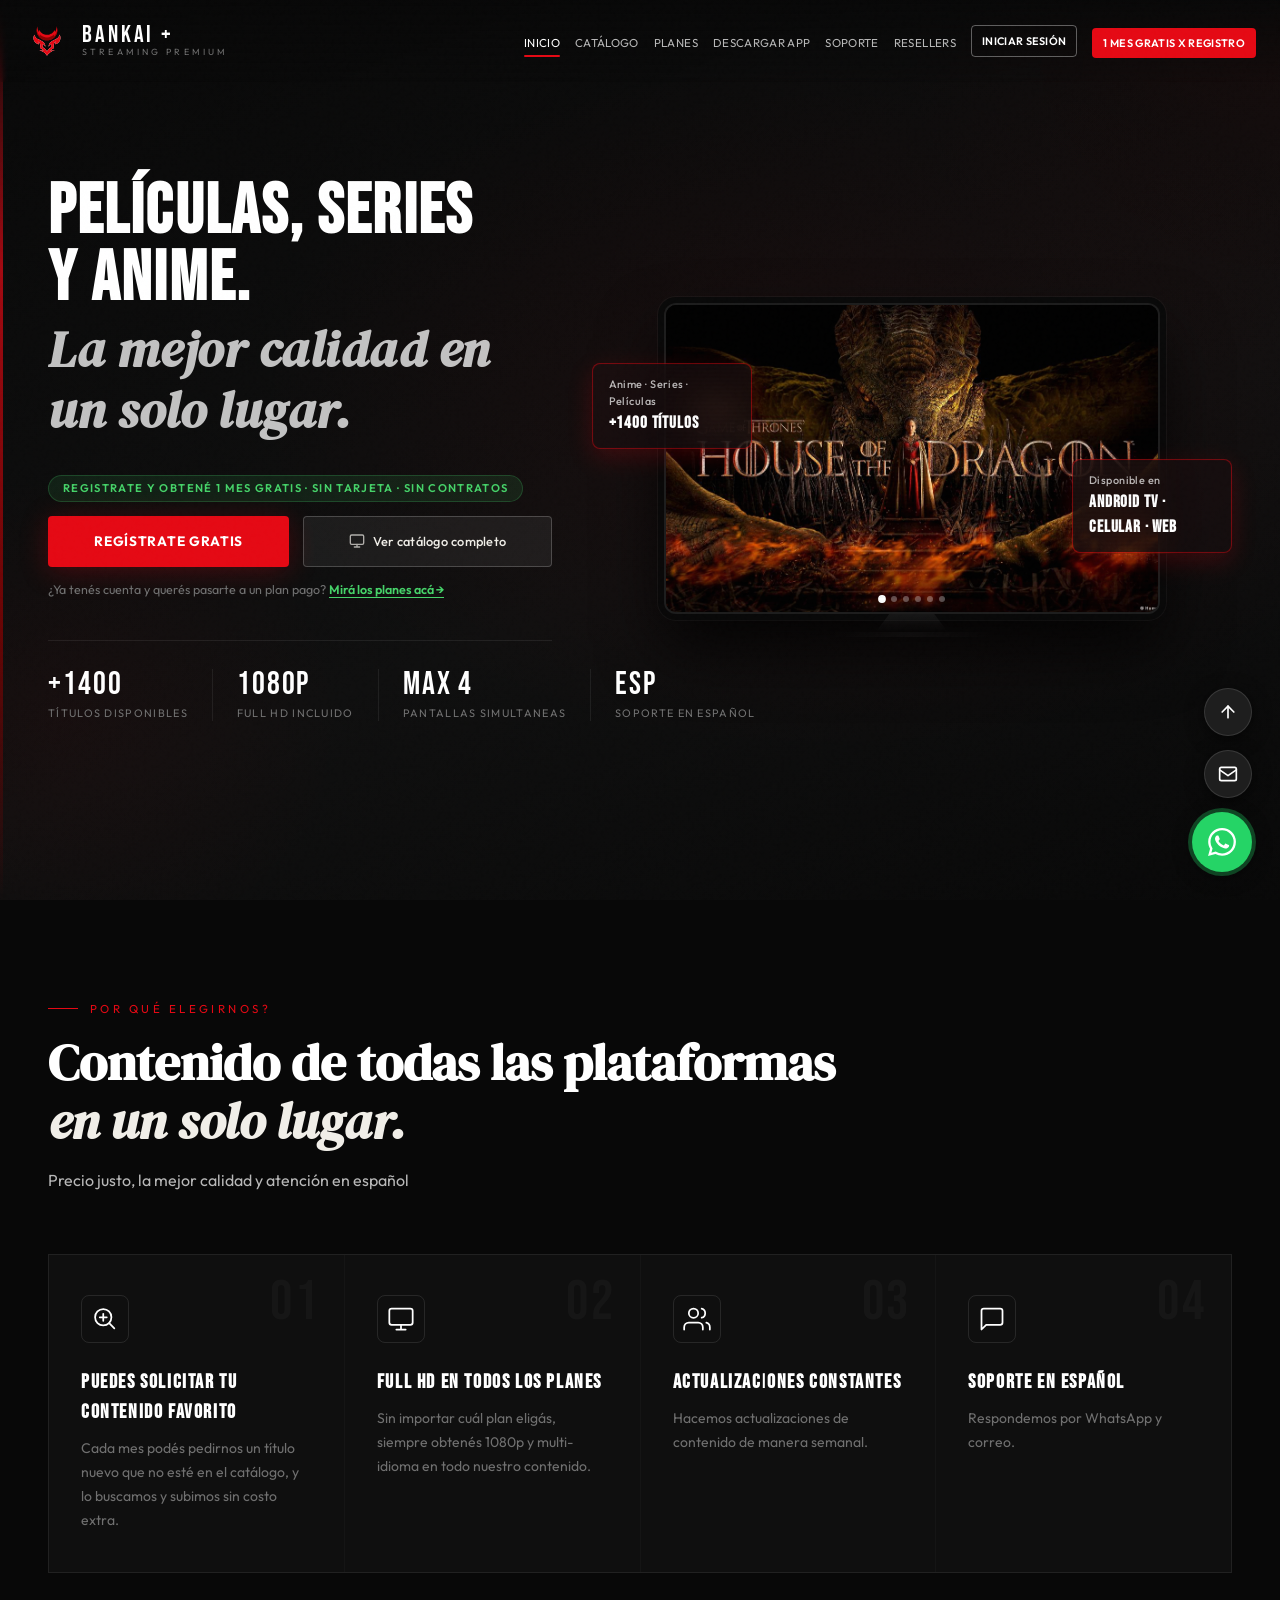
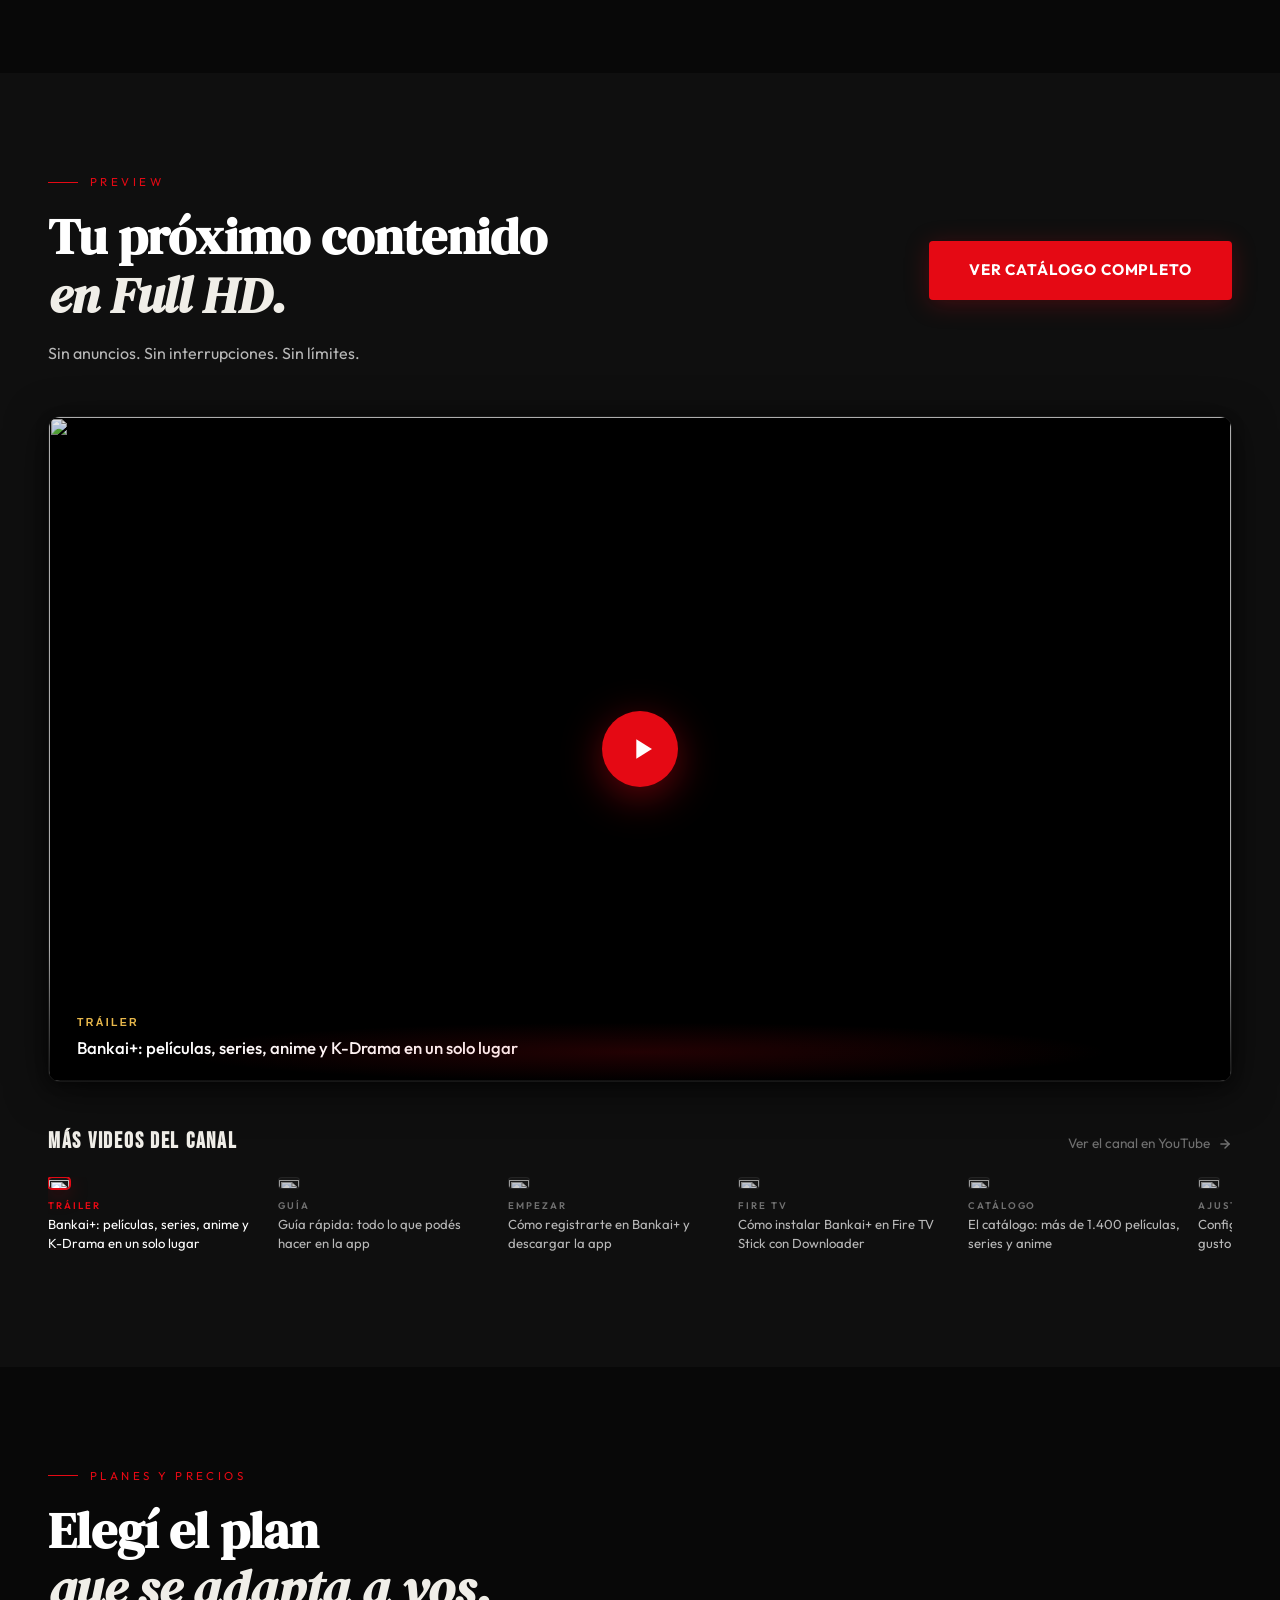
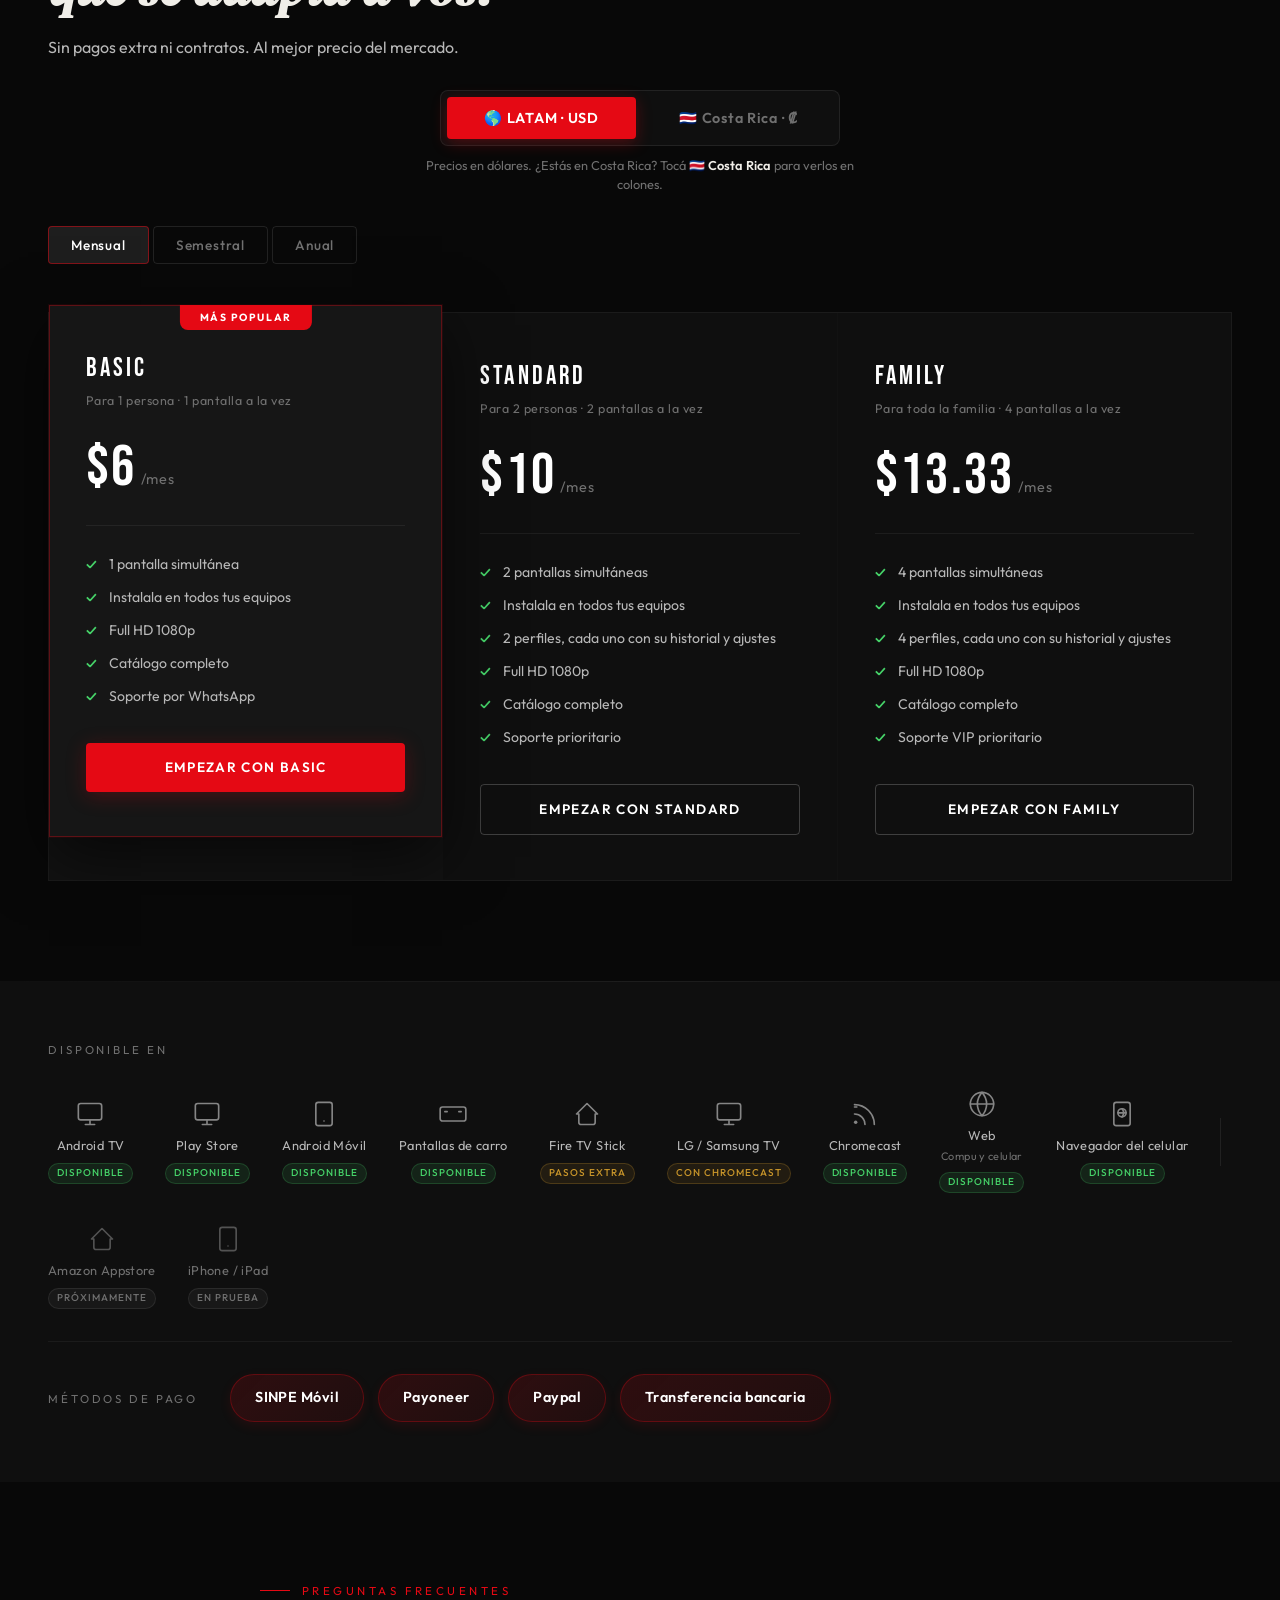
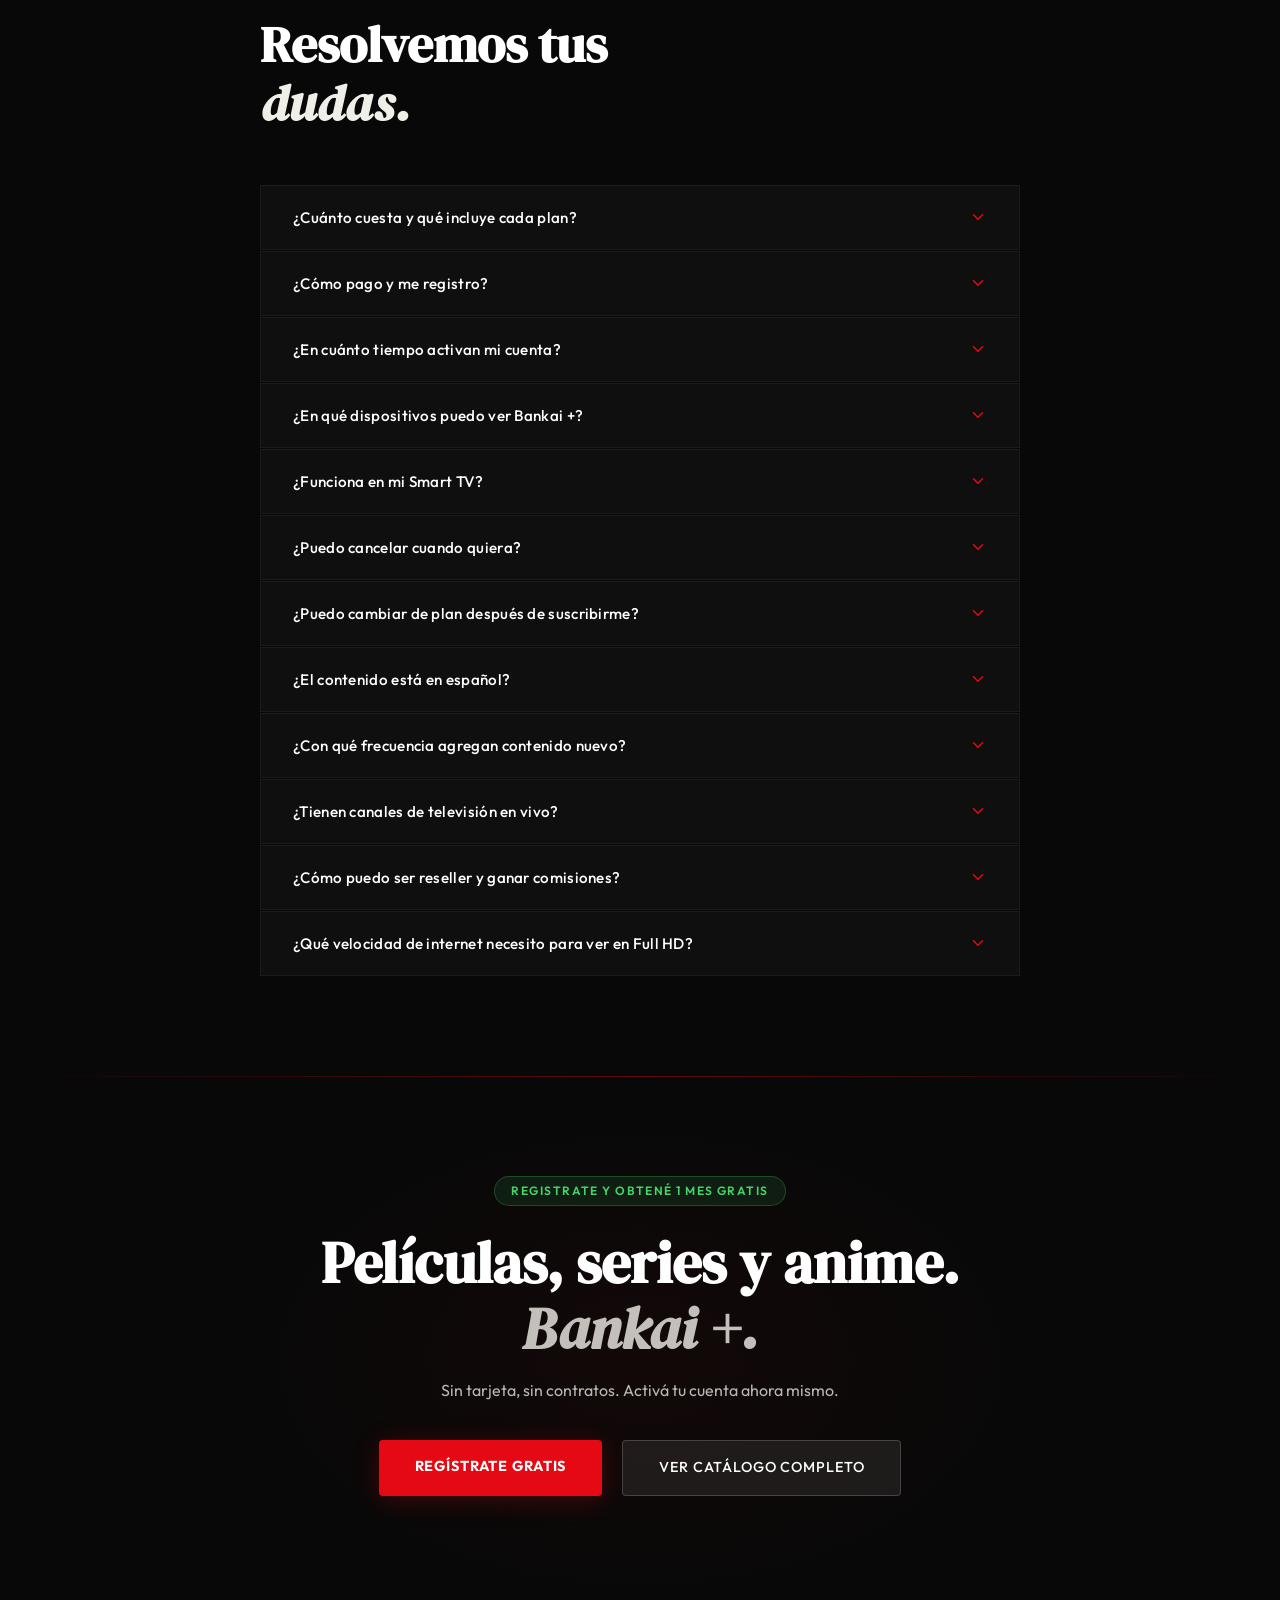
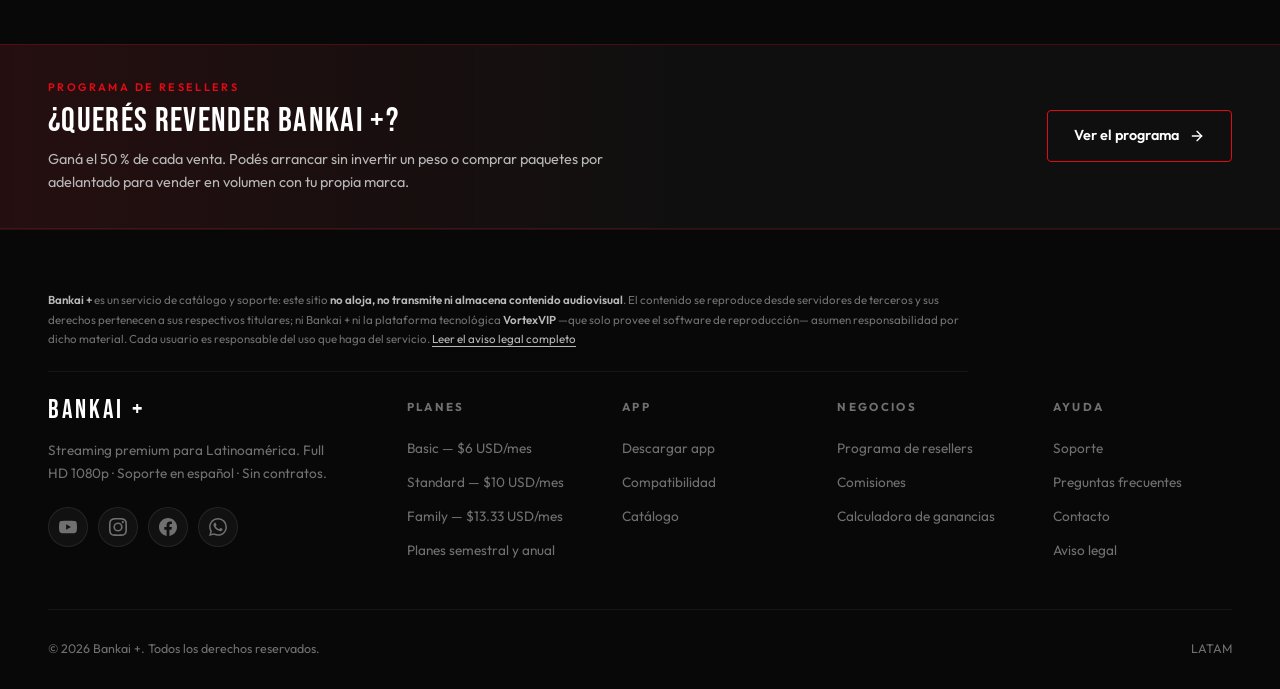
==== commit 8107861b: "Add files via upload" ====
--- a/index.html
+++ b/index.html
@@ -16,7 +16,7 @@
   <meta property="og:type" content="website">
   <meta property="og:url" content="https://www.bankaiplus.com/">
   <meta property="og:title" content="Bankai + — Streaming Premium | Películas, Series y Anime">
-  <meta property="og:description" content="Bankai + — +1400 títulos en Full HD 1080p. Planes desde $6 USD/mes. Registrate y obtené 1 mes gratis. Disponible en Android TV, móvil y más. Soporte en español.">
+  <meta property="og:description" content="Bankai + — +1400 títulos en Full HD 1080p. Planes desde $6 USD/mes. Registrate y obtené 1 mes gratis. Disponible en Android TV · Celular · Web. Soporte en español.">
   <meta property="og:image" content="https://www.bankaiplus.com/images/og.jpg">
   <meta property="og:image:width" content="1200">
   <meta property="og:image:height" content="630">
@@ -151,7 +151,7 @@
         "name": "¿En qué dispositivos puedo ver Bankai +?",
         "acceptedAnswer": {
           "@type": "Answer",
-          "text": "Android TV (Xiaomi, TCL, Sony), celulares y tablets Android, pantallas de carro con Android, Fire TV Stick, Smart TV LG y Samsung (haciendo cast desde un celular Android) y Chromecast. Próximamente: versión web y Amazon Appstore. No disponible en iPhone, iPad ni Roku."
+          "text": "En la app: Android TV y Google TV (Xiaomi, TCL, Sony…), celulares y tablets Android, pantallas de carro con Android y Fire TV Stick (con pasos extra). En la web, sin instalar nada: entrá a ver.bankaiplus.com desde la compu o el celular con un navegador al día: Chrome o Edge (versión 110 o más nueva), Firefox 130 o más nuevo en computadora, o Samsung Internet. Usás el mismo usuario y contraseña de la app. En tu tele: con la app en Android TV, Google TV o Fire TV; en Samsung y LG, mandándolo desde tu celular Android con Chromecast; o conectando tu compu a la tele con un cable HDMI y abriendo la web. Todavía no: iPhone y iPad (la web está en prueba con Safari), Firefox en celulares, los navegadores propios de las teles Samsung y LG, y Roku. Cada lugar donde mirás cuenta como una pantalla de tu plan."
         }
       },
       {
@@ -159,7 +159,7 @@
         "name": "¿Bankai + funciona en mi Smart TV?",
         "acceptedAnswer": {
           "@type": "Answer",
-          "text": "Sí. Si tu TV tiene Android TV integrado o un Android TV Box, descargás la app desde Play Store. En Samsung y LG funciona haciendo cast desde el celular con Chromecast."
+          "text": "Sí. Si tu TV tiene Android TV integrado o un Android TV Box, descargás la app desde Play Store. En tu tele: con la app en Android TV, Google TV o Fire TV; en Samsung y LG, mandándolo desde tu celular Android con Chromecast; o conectando tu compu a la tele con un cable HDMI y abriendo la web. Todavía no funciona en Roku ni en los navegadores propios de las teles Samsung y LG."
         }
       },
       {
@@ -282,6 +282,7 @@
     <li><a href="descargar">Descargar App</a></li>
     <li><a href="soporte">Soporte</a></li>
     <li><a href="resellers">Resellers</a></li>
+    <li data-web-link="/"><a href="https://ver.bankaiplus.com/" class="nav-login">Iniciar sesión</a></li>
     <li><a href="https://app.vortexvip.org/register?code=hMXSHQE8P4" class="nav-cta" target="_blank" rel="noopener">1 Mes Gratis x Registro</a></li>
   </ul>
 
@@ -298,6 +299,7 @@
   <a href="descargar">Descargar App</a>
   <a href="soporte">Soporte</a>
   <a href="resellers">Resellers</a>
+  <a href="https://ver.bankaiplus.com/" class="nav-login-mobile" data-web-link="/">Iniciar sesión</a>
   <a href="https://app.vortexvip.org/register?code=hMXSHQE8P4" class="nav-cta-mobile" target="_blank" rel="noopener">1 Mes Gratis x Registro</a>
 </nav>
 
@@ -395,7 +397,7 @@
       </div>
       <div class="floating-card float-card-2">
         <div class="card-text">Disponible en</div>
-        <div class="card-value">Android TV · Mobile</div>
+        <div class="card-value">Android TV · Celular · Web</div>
       </div>
 
     </div>
@@ -677,13 +679,13 @@
       <div class="device-item">
         <svg class="device-svg" viewBox="0 0 24 24" fill="none" stroke="currentColor" stroke-width="1.4" stroke-linecap="round" stroke-linejoin="round" aria-hidden="true"><path d="M5 12H3l9-9 9 9h-2M5 12v7a2 2 0 0 0 2 2h10a2 2 0 0 0 2-2v-7"/></svg>
         <span>Fire TV Stick</span>
-        <span class="device-badge extra">Extra steps</span>
+        <span class="device-badge extra">Pasos extra</span>
       </div>
 
       <div class="device-item">
         <svg class="device-svg" viewBox="0 0 24 24" fill="none" stroke="currentColor" stroke-width="1.4" stroke-linecap="round" stroke-linejoin="round" aria-hidden="true"><rect x="2" y="3" width="20" height="14" rx="2"/><path d="M8 21h8M12 17v4"/></svg>
         <span>LG / Samsung TV</span>
-        <span class="device-badge available">Disponible</span>
+        <span class="device-badge extra">Con Chromecast</span>
       </div>
 
       <div class="device-item">
@@ -692,13 +694,22 @@
         <span class="device-badge available">Disponible</span>
       </div>
 
-      <div class="device-item device-item--divider" aria-hidden="true"></div>
-
-      <div class="device-item device-item--soon">
+      <!-- La web para ver (ver.bankaiplus.com): Chrome o Edge 110+, Firefox 130+
+           en computadora y Samsung Internet -->
+      <div class="device-item">
         <svg class="device-svg" viewBox="0 0 24 24" fill="none" stroke="currentColor" stroke-width="1.4" stroke-linecap="round" stroke-linejoin="round" aria-hidden="true"><circle cx="12" cy="12" r="10"/><path d="M2 12h20M12 2a15.3 15.3 0 0 1 4 10 15.3 15.3 0 0 1-4 10 15.3 15.3 0 0 1-4-10 15.3 15.3 0 0 1 4-10z"/></svg>
         <span>Web</span>
-        <span class="device-badge coming">Próximamente</span>
-      </div>
+        <span class="device-note">Compu y celular</span>
+        <span class="device-badge available">Disponible</span>
+      </div>
+
+      <div class="device-item">
+        <svg class="device-svg" viewBox="0 0 24 24" fill="none" stroke="currentColor" stroke-width="1.4" stroke-linecap="round" stroke-linejoin="round" aria-hidden="true"><rect x="5" y="2" width="14" height="20" rx="2" ry="2"/><circle cx="12" cy="11" r="3.5"/><path d="M8.5 11h7M12 7.5a5.5 5.5 0 0 1 0 7"/></svg>
+        <span>Navegador del celular</span>
+        <span class="device-badge available">Disponible</span>
+      </div>
+
+      <div class="device-item device-item--divider" aria-hidden="true"></div>
 
       <div class="device-item device-item--soon">
         <svg class="device-svg" viewBox="0 0 24 24" fill="none" stroke="currentColor" stroke-width="1.4" stroke-linecap="round" stroke-linejoin="round" aria-hidden="true"><path d="M5 12H3l9-9 9 9h-2M5 12v7a2 2 0 0 0 2 2h10a2 2 0 0 0 2-2v-7"/></svg>
@@ -709,7 +720,7 @@
       <div class="device-item device-item--soon">
         <svg class="device-svg" viewBox="0 0 24 24" fill="none" stroke="currentColor" stroke-width="1.4" stroke-linecap="round" stroke-linejoin="round" aria-hidden="true"><rect x="5" y="2" width="14" height="20" rx="2" ry="2"/><path d="M12 18h.01"/></svg>
         <span>iPhone / iPad</span>
-        <span class="device-badge no">No disponible</span>
+        <span class="device-badge coming">En prueba</span>
       </div>
 
     </div>
@@ -813,21 +824,15 @@
         </button>
         <div class="faq-answer" role="region">
           <div class="faq-answer-inner">
-            <strong>Disponible ahora:</strong>
-            <br>• Android TV (Xiaomi, TCL, Sony, etc.)
-            <br>• Celulares y tablets Android (via Play Store)
-            <br>• Pantallas de carro con Android
-            <br>• Fire TV Stick (con pasos adicionales)
-            <br>• Smart TVs LG y Samsung (haciendo cast desde tu celular Android)
-            <br>• Chromecast (haciendo cast desde tu celular)
-            <br><br>
-            <strong>Próximamente:</strong>
-            <br>• Versión web (cualquier navegador)
-            <br>• Amazon Appstore (Fire TV nativo)
-            <br><br>
-            <strong>No disponible:</strong> iPhone, iPad y Roku.
-            <br><br>
-            Si tu TV no tiene Android integrado, podés usar un Android TV Box económico como el Xiaomi Mi Box.
+            <strong>En la app:</strong> Android TV y Google TV (Xiaomi, TCL, Sony…), celulares y tablets Android, pantallas de carro con Android y Fire TV Stick (con pasos extra).
+            <br><br>
+            <strong>En la web, sin instalar nada:</strong> entrá a <a href="https://ver.bankaiplus.com/">ver.bankaiplus.com</a> desde la compu o el celular con un navegador al día: Chrome o Edge (versión 110 o más nueva), Firefox 130 o más nuevo en computadora, o Samsung Internet. Usás el mismo usuario y contraseña de la app.
+            <br><br>
+            <strong>En tu tele:</strong> con la app en Android TV, Google TV o Fire TV; en Samsung y LG, mandándolo desde tu celular Android con Chromecast; o conectando tu compu a la tele con un cable HDMI y abriendo la web.
+            <br><br>
+            <strong>Todavía no:</strong> iPhone y iPad (la web está en prueba con Safari), Firefox en celulares, los navegadores propios de las teles Samsung y LG, y Roku.
+            <br><br>
+            Cada lugar donde mirás cuenta como una pantalla de tu plan.
           </div>
         </div>
       </div>
@@ -848,7 +853,9 @@
             <br><br>
             Si tu TV es Samsung o LG, instalá la app en tu celular Android y hacé cast a la tele.
             <br><br>
-            También estamos trabajando en la versión web, para verlo desde el navegador. En Roku, iPhone y iPad no está disponible.
+            <strong>En tu tele:</strong> con la app en Android TV, Google TV o Fire TV; en Samsung y LG, mandándolo desde tu celular Android con Chromecast; o conectando tu compu a la tele con un cable HDMI y abriendo la web.
+            <br><br>
+            Todavía no funciona en Roku ni en los navegadores propios de las teles Samsung y LG.
           </div>
         </div>
       </div>
--- a/css/nav.css
+++ b/css/nav.css
@@ -1,254 +1,309 @@
-/**
- * BANKAI + — NAVEGACIÓN
- */
-
-nav {
-  position: fixed;
-  top: 0;
-  left: 0;
-  right: 0;
-  z-index: 100;
-  display: flex;
-  align-items: center;
-  justify-content: space-between;
-  padding: 18px 48px;
-  padding-left: max(48px, calc((100% - var(--max-width)) / 2 + 48px));
-  padding-right: max(48px, calc((100% - var(--max-width)) / 2 + 48px));
-  background: linear-gradient(to bottom, rgba(8,8,8,0.96) 0%, transparent 100%);
-  backdrop-filter: blur(2px);
-  transition: background var(--transition-slow), backdrop-filter var(--transition-slow);
-}
-
-nav.scrolled {
-  background: rgba(8,8,8,0.98);
-  backdrop-filter: blur(16px);
-  border-bottom: 1px solid rgba(255,255,255,0.04);
-}
-
-/* ── Logo ── */
-.logo {
-  display: flex;
-  align-items: center;
-  gap: 12px;
-  text-decoration: none;
-  flex-shrink: 0;
-}
-
-.logo-mark {
-  width: 62px;
-  height: 62px;
-}
-
-.logo-mark svg {
-  width: 100%;
-  height: 100%;
-}
-
-.logo-text {
-  font-family: var(--font-display);
-  font-size: 2rem;
-  letter-spacing: 0.12em;
-  color: var(--white);
-  line-height: 1;
-}
-
-.logo-sub {
-  font-size: 0.55rem;
-  letter-spacing: 0.35em;
-  color: var(--text-muted);
-  text-transform: uppercase;
-  margin-top: -2px;
-}
-
-/* ── Links de navegación ── */
-.nav-links {
-  display: flex;
-  gap: 36px;
-  list-style: none;
-  align-items: center;
-}
-
-.nav-links a {
-  color: var(--text-body);
-  text-decoration: none;
-  font-size: 0.85rem;
-  letter-spacing: 0.08em;
-  text-transform: uppercase;
-  transition: color var(--transition);
-}
-
-.nav-links a:hover { color: var(--white); }
-
-.nav-cta {
-  background: var(--red) !important;
-  color: var(--white) !important;
-  padding: 9px 22px !important;
-  border-radius: var(--radius-sm) !important;
-  font-weight: 600 !important;
-  font-size: 0.8rem !important;
-  transition: background var(--transition), transform 0.15s !important;
-}
-
-.nav-cta:hover {
-  background: var(--red-hover) !important;
-  transform: translateY(-1px);
-  color: var(--white) !important;
-}
-
-/* ── Hamburger (móvil) ── */
-.nav-hamburger {
-  display: none;
-  flex-direction: column;
-  justify-content: center;
-  gap: 5px;
-  width: 40px;
-  height: 40px;
-  cursor: pointer;
-  background: none;
-  border: none;
-  padding: 4px;
-  z-index: 110;
-  aria-label: "Abrir menú";
-}
-
-.nav-hamburger span {
-  display: block;
-  width: 100%;
-  height: 2px;
-  background: var(--cream);
-  border-radius: 2px;
-  transition: transform 0.3s ease, opacity 0.3s ease;
-  transform-origin: center;
-}
-
-.nav-hamburger.open span:nth-child(1) {
-  transform: translateY(7px) rotate(45deg);
-}
-
-.nav-hamburger.open span:nth-child(2) {
-  opacity: 0;
-  transform: scaleX(0);
-}
-
-.nav-hamburger.open span:nth-child(3) {
-  transform: translateY(-7px) rotate(-45deg);
-}
-
-/* ── Menú móvil overlay ── */
-.nav-mobile {
-  display: none;
-  position: fixed;
-  top: 0;
-  left: 0;
-  right: 0;
-  bottom: 0;
-  background: rgba(10,8,4,0.98);
-  backdrop-filter: blur(16px);
-  z-index: 105;
-  flex-direction: column;
-  align-items: center;
-  justify-content: center;
-  gap: 8px;
-  opacity: 0;
-  pointer-events: none;
-  transition: opacity 0.3s ease;
-}
-
-.nav-mobile.open {
-  display: flex;
-  opacity: 1;
-  pointer-events: all;
-}
-
-.nav-mobile a {
-  font-family: var(--font-display);
-  font-size: 2.2rem;
-  letter-spacing: 0.12em;
-  color: var(--cream);
-  text-decoration: none;
-  text-transform: uppercase;
-  transition: color var(--transition);
-  padding: 8px 0;
-}
-
-.nav-mobile a:hover { color: var(--red); }
-
-.nav-mobile .nav-cta-mobile {
-  margin-top: 20px;
-  background: var(--red);
-  color: var(--white) !important;
-  padding: 16px 48px;
-  border-radius: var(--radius-sm);
-  font-family: var(--font-display);
-  font-size: 1.6rem !important;
-}
-
-/* ── Pestaña de la página en la que estás ──
-   La rayita roja debajo del tab actual (catálogo, descargar app...) */
-.nav-links a[aria-current="page"],
-.nav-mobile a[aria-current="page"] {
-  color: var(--white);
-  position: relative;
-}
-
-.nav-links a[aria-current="page"]::after {
-  content: '';
-  position: absolute;
-  left: 0;
-  right: 0;
-  bottom: -7px;
-  height: 2px;
-  background: var(--red);
-  border-radius: 2px;
-}
-
-/* ══════════════════════════════════════════════════════════
-   RESPONSIVE DE LA NAV
-   Vive acá y no en responsive.css para que cualquier página
-   que cargue nav.css tenga la barra completa y se vea igual.
-══════════════════════════════════════════════════════════ */
-
-/* ── 1200px: se aprieta un poco para que los 7 items entren
-      en una sola línea hasta los 900px ── */
-@media (max-width: 1200px) {
-  nav { padding: 18px 32px; }
-  .nav-links { gap: 22px; }
-  .nav-links a { font-size: 0.78rem; letter-spacing: 0.06em; }
-  .nav-cta { padding: 8px 15px !important; font-size: 0.74rem !important; }
-  .logo-mark { width: 52px; height: 52px; }
-  .logo-text { font-size: 1.7rem; }
-}
-
-/* ── 1060px: último apretón antes del hamburger.
-      Hace falta desde que se sumó "Resellers": con 6 links + el CTA
-      la fila se partía en dos entre 900 y 1060px. ── */
-@media (max-width: 1060px) {
-  nav { padding: 18px 24px; }
-  .nav-links { gap: 15px; }
-  .nav-links a { font-size: 0.72rem; letter-spacing: 0.03em; }
-  .nav-cta { padding: 8px 11px !important; font-size: 0.68rem !important; }
-  .logo-mark { width: 46px; height: 46px; }
-  .logo-text { font-size: 1.5rem; }
-  .logo-sub { font-size: 0.56rem; }
-}
-
-/* ── 900px: pasa a hamburger ── */
-@media (max-width: 900px) {
-  nav { padding: 16px 24px; }
-  .nav-links { display: none; }
-  .nav-hamburger { display: flex; }
-}
-
-/* ── 640px: móvil ── */
-@media (max-width: 640px) {
-  nav { padding: 14px 20px; }
-  .logo-text { font-size: 1.6rem; }
-  .logo-sub { display: none; }
-}
-
-/* ── 400px: móvil chico ── */
-@media (max-width: 400px) {
-  nav { padding: 12px 16px; }
-  .logo-mark { width: 42px; height: 42px; }
-  .logo-text { font-size: 1.4rem; }
-}
+/**
+ * BANKAI + — NAVEGACIÓN
+ */
+
+nav {
+  position: fixed;
+  top: 0;
+  left: 0;
+  right: 0;
+  z-index: 100;
+  display: flex;
+  align-items: center;
+  justify-content: space-between;
+  padding: 18px 48px;
+  padding-left: max(48px, calc((100% - var(--max-width)) / 2 + 48px));
+  padding-right: max(48px, calc((100% - var(--max-width)) / 2 + 48px));
+  background: linear-gradient(to bottom, rgba(8,8,8,0.96) 0%, transparent 100%);
+  backdrop-filter: blur(2px);
+  transition: background var(--transition-slow), backdrop-filter var(--transition-slow);
+}
+
+nav.scrolled {
+  background: rgba(8,8,8,0.98);
+  backdrop-filter: blur(16px);
+  border-bottom: 1px solid rgba(255,255,255,0.04);
+}
+
+/* ── Logo ── */
+.logo {
+  display: flex;
+  align-items: center;
+  gap: 12px;
+  text-decoration: none;
+  flex-shrink: 0;
+}
+
+.logo-mark {
+  width: 62px;
+  height: 62px;
+}
+
+.logo-mark svg {
+  width: 100%;
+  height: 100%;
+}
+
+.logo-text {
+  font-family: var(--font-display);
+  font-size: 2rem;
+  letter-spacing: 0.12em;
+  color: var(--white);
+  line-height: 1;
+}
+
+.logo-sub {
+  font-size: 0.55rem;
+  letter-spacing: 0.35em;
+  color: var(--text-muted);
+  text-transform: uppercase;
+  margin-top: -2px;
+}
+
+/* ── Links de navegación ── */
+.nav-links {
+  display: flex;
+  gap: 26px; /* era 36px: con «Iniciar sesión» la fila no entraba en los 1400px del sitio */
+  list-style: none;
+  align-items: center;
+}
+
+.nav-links a {
+  color: var(--text-body);
+  text-decoration: none;
+  font-size: 0.85rem;
+  letter-spacing: 0.08em;
+  text-transform: uppercase;
+  transition: color var(--transition);
+}
+
+.nav-links a:hover { color: var(--white); }
+
+.nav-cta {
+  background: var(--red) !important;
+  color: var(--white) !important;
+  padding: 9px 22px !important;
+  border-radius: var(--radius-sm) !important;
+  font-weight: 600 !important;
+  font-size: 0.8rem !important;
+  transition: background var(--transition), transform 0.15s !important;
+}
+
+.nav-cta:hover {
+  background: var(--red-hover) !important;
+  transform: translateY(-1px);
+  color: var(--white) !important;
+}
+
+/* ── «Iniciar sesión» (la web para ver, CONFIG.web.url) ──
+   Al lado del CTA rojo, con borde y sin relleno: es para el que ya es
+   cliente y no compite con el registro. Se va solo si no hay web. */
+.nav-links a.nav-login {
+  display: inline-block;
+  padding: 8px 18px;
+  border: 1px solid rgba(255,255,255,0.35);
+  border-radius: var(--radius-sm);
+  color: var(--white);
+  font-weight: 600;
+  font-size: 0.8rem;
+  white-space: nowrap;
+  transition: border-color var(--transition), background var(--transition);
+}
+
+.nav-links a.nav-login:hover {
+  border-color: var(--white);
+  background: rgba(255,255,255,0.08);
+}
+
+.nav-cta { white-space: nowrap; }
+
+/* Con el teclado, el foco siempre se ve */
+.nav-links a:focus-visible,
+.nav-mobile a:focus-visible,
+.nav-hamburger:focus-visible,
+.logo:focus-visible {
+  outline: 3px solid var(--gold-light);
+  outline-offset: 3px;
+}
+
+/* ── Hamburger (móvil) ── */
+.nav-hamburger {
+  display: none;
+  flex-direction: column;
+  justify-content: center;
+  gap: 5px;
+  width: 40px;
+  height: 40px;
+  cursor: pointer;
+  background: none;
+  border: none;
+  padding: 4px;
+  z-index: 110;
+  aria-label: "Abrir menú";
+}
+
+.nav-hamburger span {
+  display: block;
+  width: 100%;
+  height: 2px;
+  background: var(--cream);
+  border-radius: 2px;
+  transition: transform 0.3s ease, opacity 0.3s ease;
+  transform-origin: center;
+}
+
+.nav-hamburger.open span:nth-child(1) {
+  transform: translateY(7px) rotate(45deg);
+}
+
+.nav-hamburger.open span:nth-child(2) {
+  opacity: 0;
+  transform: scaleX(0);
+}
+
+.nav-hamburger.open span:nth-child(3) {
+  transform: translateY(-7px) rotate(-45deg);
+}
+
+/* ── Menú móvil overlay ── */
+.nav-mobile {
+  display: none;
+  position: fixed;
+  top: 0;
+  left: 0;
+  right: 0;
+  bottom: 0;
+  background: rgba(10,8,4,0.98);
+  backdrop-filter: blur(16px);
+  z-index: 105;
+  flex-direction: column;
+  align-items: center;
+  justify-content: center;
+  gap: 8px;
+  opacity: 0;
+  pointer-events: none;
+  transition: opacity 0.3s ease;
+}
+
+.nav-mobile.open {
+  display: flex;
+  opacity: 1;
+  pointer-events: all;
+}
+
+.nav-mobile a {
+  font-family: var(--font-display);
+  font-size: 2.2rem;
+  letter-spacing: 0.12em;
+  color: var(--cream);
+  text-decoration: none;
+  text-transform: uppercase;
+  transition: color var(--transition);
+  padding: 8px 0;
+}
+
+.nav-mobile a:hover { color: var(--red); }
+
+/* «Iniciar sesión» en el menú del celular: con borde, arriba del registro */
+.nav-mobile .nav-login-mobile {
+  margin-top: 20px;
+  padding: 12px 40px;
+  border: 1px solid rgba(240,238,232,0.4);
+  border-radius: var(--radius-sm);
+  font-size: 1.6rem;
+}
+
+.nav-mobile .nav-login-mobile:hover {
+  border-color: var(--red);
+}
+
+.nav-mobile .nav-login-mobile + .nav-cta-mobile { margin-top: 12px; }
+
+.nav-mobile .nav-cta-mobile {
+  margin-top: 20px;
+  background: var(--red);
+  color: var(--white) !important;
+  padding: 16px 48px;
+  border-radius: var(--radius-sm);
+  font-family: var(--font-display);
+  font-size: 1.6rem !important;
+}
+
+/* ── Pestaña de la página en la que estás ──
+   La rayita roja debajo del tab actual (catálogo, descargar app...) */
+.nav-links a[aria-current="page"],
+.nav-mobile a[aria-current="page"] {
+  color: var(--white);
+  position: relative;
+}
+
+.nav-links a[aria-current="page"]::after {
+  content: '';
+  position: absolute;
+  left: 0;
+  right: 0;
+  bottom: -7px;
+  height: 2px;
+  background: var(--red);
+  border-radius: 2px;
+}
+
+/* ══════════════════════════════════════════════════════════
+   RESPONSIVE DE LA NAV
+   Vive acá y no en responsive.css para que cualquier página
+   que cargue nav.css tenga la barra completa y se vea igual.
+══════════════════════════════════════════════════════════ */
+
+/* ── 1500px: se aprieta un poco. Desde que se sumó «Iniciar sesión»
+      son 6 links + 2 botones y a tamaño completo solo entran de
+      1500px para arriba. ── */
+@media (max-width: 1500px) {
+  .nav-links { gap: 24px; }
+  .nav-links a { font-size: 0.78rem; letter-spacing: 0.06em; }
+  .nav-cta { padding: 8px 15px !important; font-size: 0.74rem !important; }
+  .nav-links a.nav-login { padding: 7px 14px; font-size: 0.74rem; }
+}
+
+/* ── 1280px: último apretón antes del hamburger ── */
+@media (max-width: 1280px) {
+  nav { padding: 18px 24px; }
+  .nav-links { gap: 15px; }
+  .nav-links a { font-size: 0.72rem; letter-spacing: 0.03em; }
+  .nav-cta { padding: 8px 11px !important; font-size: 0.68rem !important; }
+  .nav-links a.nav-login { padding: 7px 10px; font-size: 0.68rem; }
+  .logo-mark { width: 46px; height: 46px; }
+  .logo-text { font-size: 1.5rem; }
+  .logo-sub { font-size: 0.56rem; }
+}
+
+/* ── 1100px: pasa a hamburger (antes era 900px; con «Iniciar sesión»
+      la fila ya no entra entera más angosto que esto) ── */
+@media (max-width: 1100px) {
+  nav { padding: 16px 24px; }
+  .nav-links { display: none; }
+  .nav-hamburger { display: flex; }
+}
+
+/* El menú del celular con poca altura (celular acostado): letra más
+   chica y, si igual no entra, se puede bajar adentro del menú */
+.nav-mobile { overflow-y: auto; justify-content: safe center; }
+@media (max-height: 640px) {
+  .nav-mobile { gap: 2px; padding: 16px 0; }
+  .nav-mobile a { font-size: 1.6rem; padding: 4px 0; }
+  .nav-mobile .nav-login-mobile,
+  .nav-mobile .nav-cta-mobile { margin-top: 8px; padding: 8px 32px; font-size: 1.3rem !important; }
+}
+
+/* ── 640px: móvil ── */
+@media (max-width: 640px) {
+  nav { padding: 14px 20px; }
+  .logo-text { font-size: 1.6rem; }
+  .logo-sub { display: none; }
+}
+
+/* ── 400px: móvil chico ── */
+@media (max-width: 400px) {
+  nav { padding: 12px 16px; }
+  .logo-mark { width: 42px; height: 42px; }
+  .logo-text { font-size: 1.4rem; }
+}
--- a/css/sections.css
+++ b/css/sections.css
@@ -508,12 +508,27 @@
   border: 1px solid rgba(255,255,255,0.08);
 }
 
-/* No disponible (iPhone / iPad, Roku) */
+/* No disponible (Roku) */
 .device-badge.no {
   background: rgba(229,9,20,0.06);
   color: rgba(255,130,130,0.8);
   border: 1px solid rgba(229,9,20,0.22);
 }
+
+/* Aclaración chica debajo del nombre («Compu y celular» de la web) */
+.device-note {
+  margin-top: -5px;
+  font-size: 0.68rem;
+  color: var(--text-muted);
+}
+
+/* Links dentro de las respuestas del FAQ (ej. ver.bankaiplus.com) */
+.faq-answer-inner a {
+  color: var(--gold-light);
+  text-decoration: underline;
+  text-underline-offset: 3px;
+}
+.faq-answer-inner a:hover { color: var(--white); }
 
 /* Divisor entre los dos bloques */
 .trust-divider {
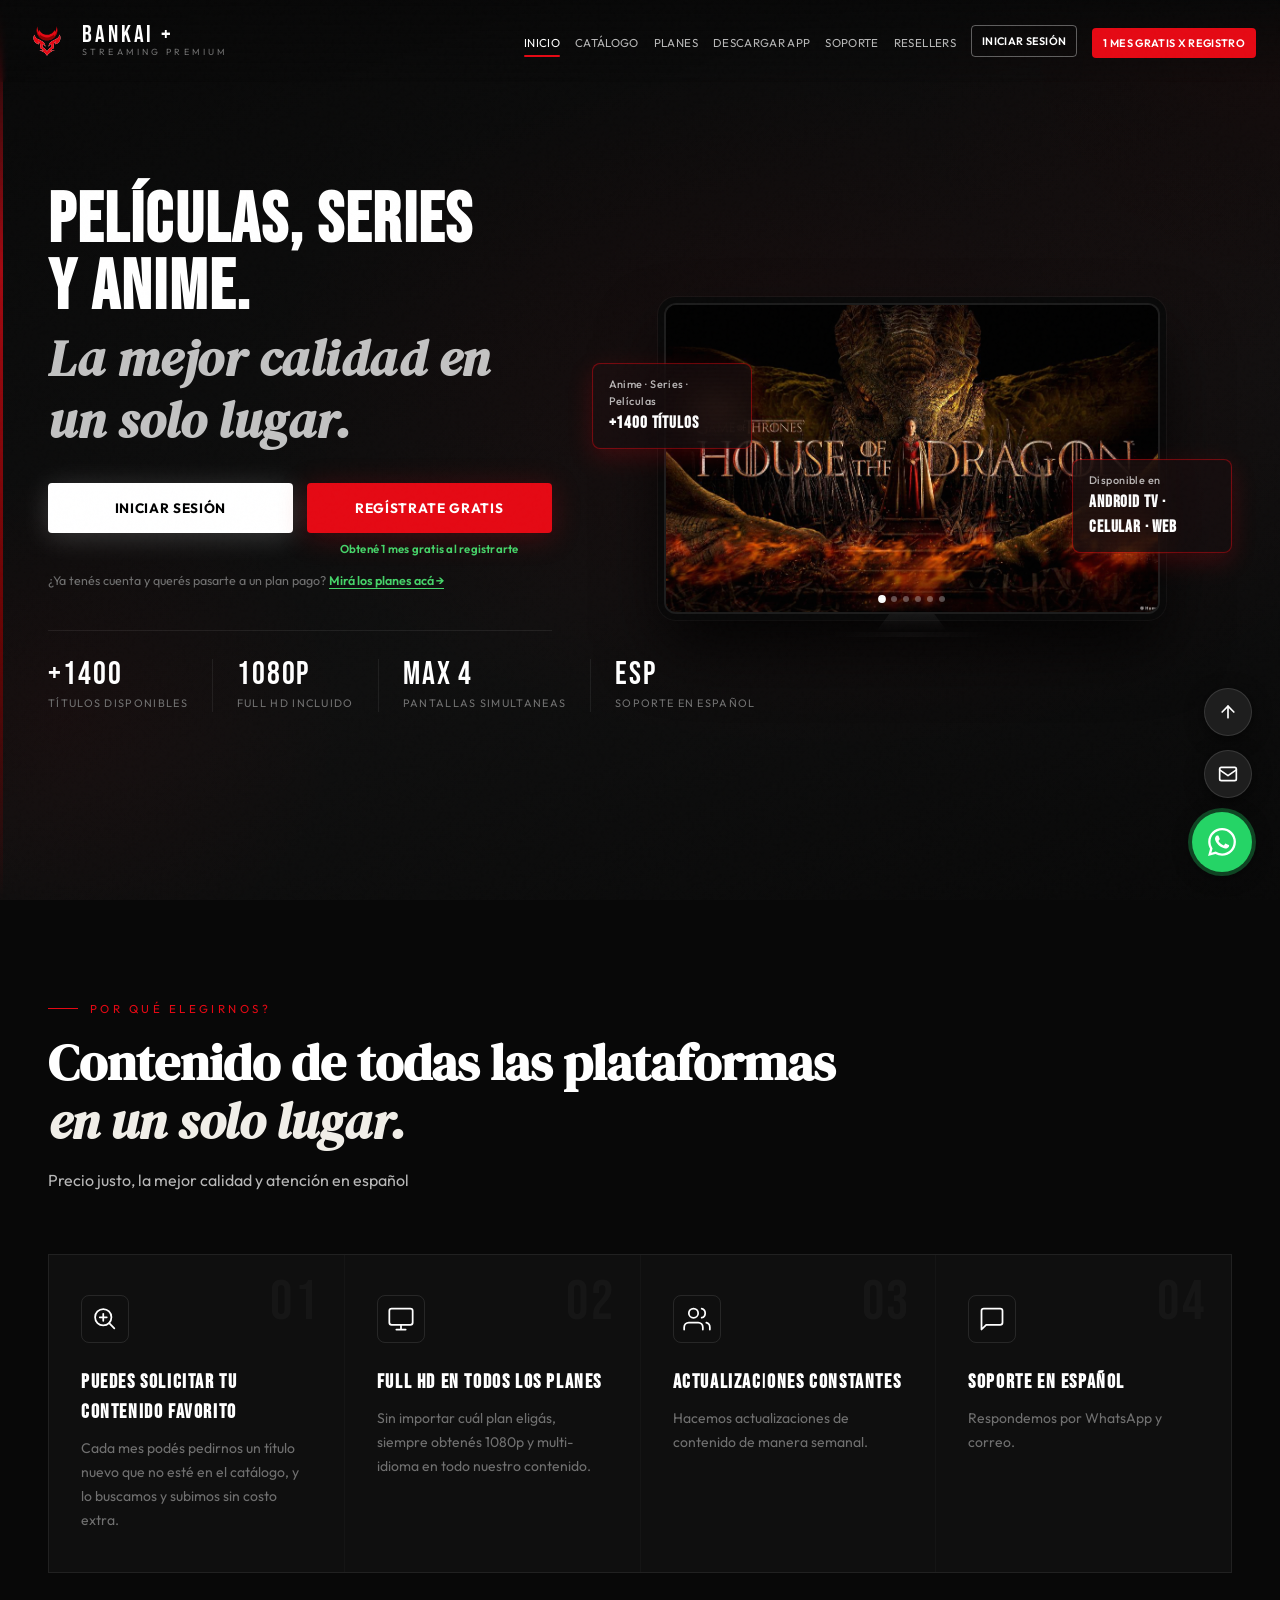
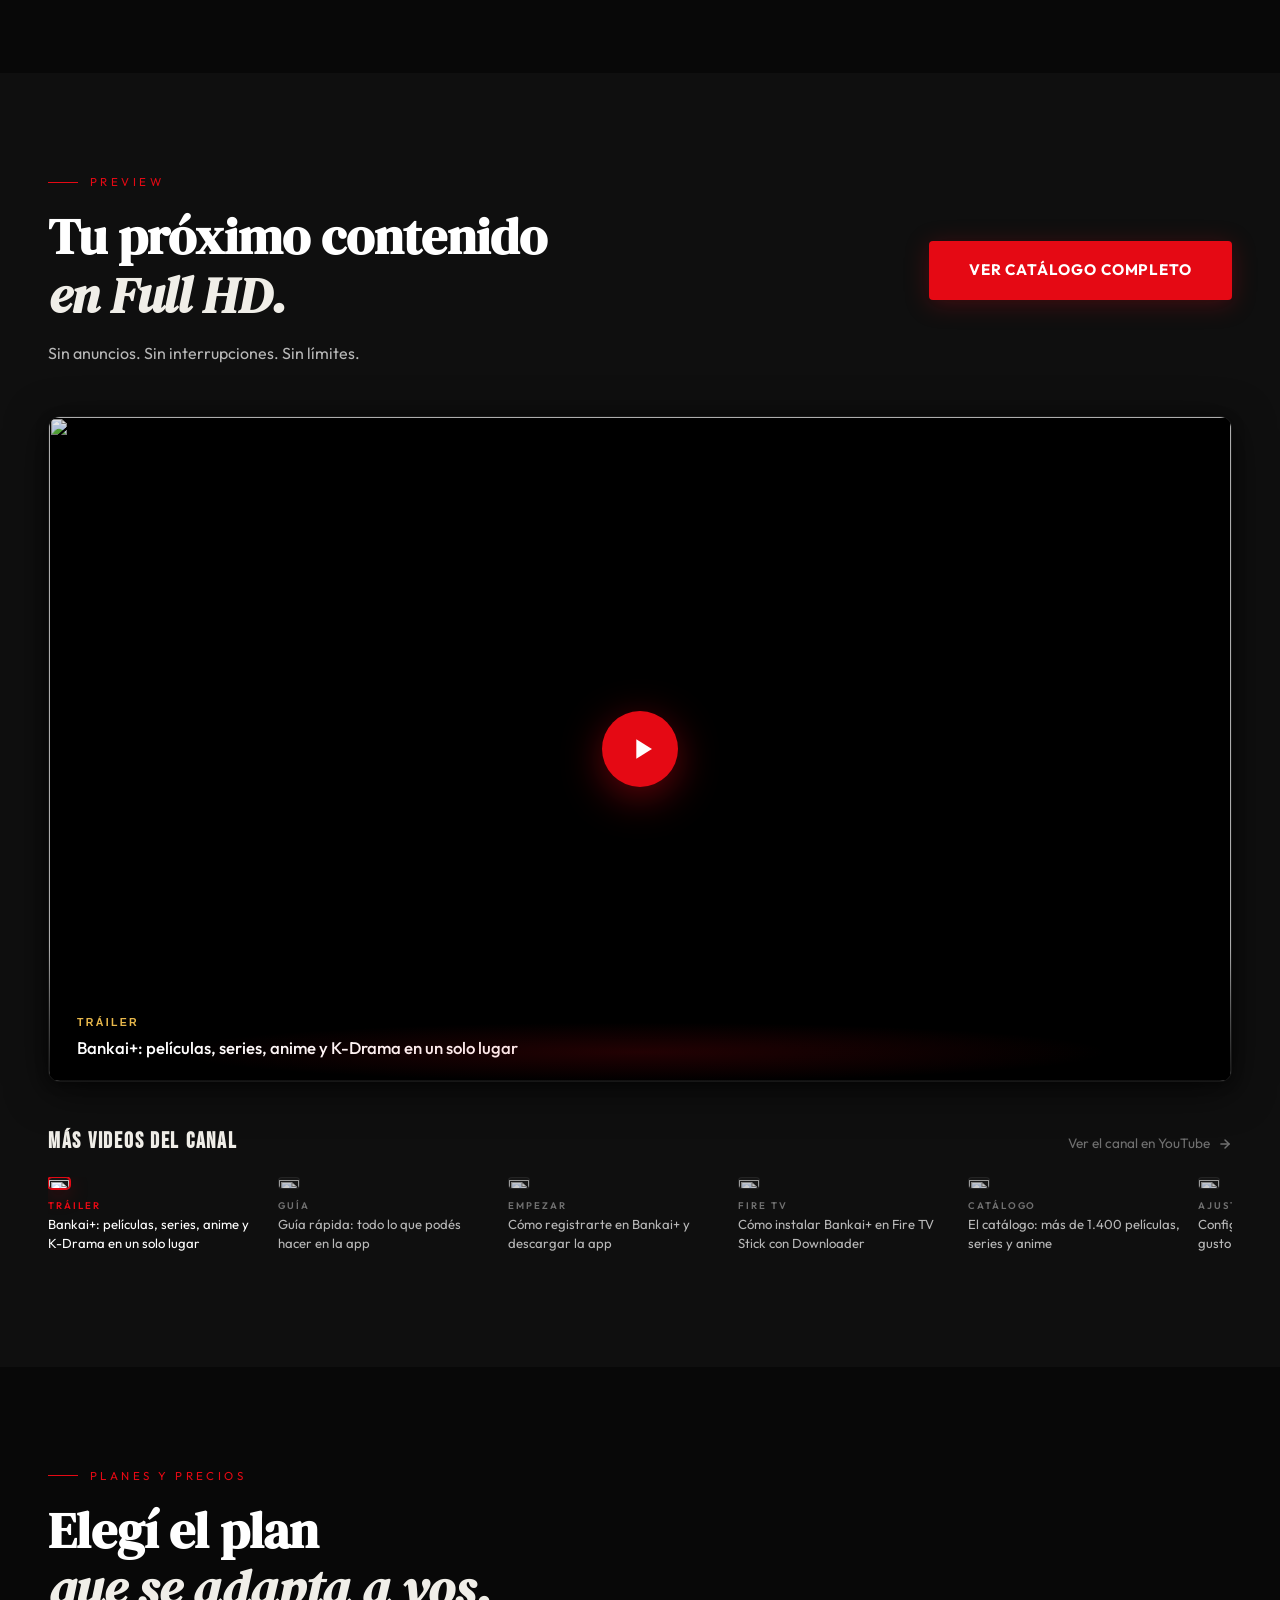
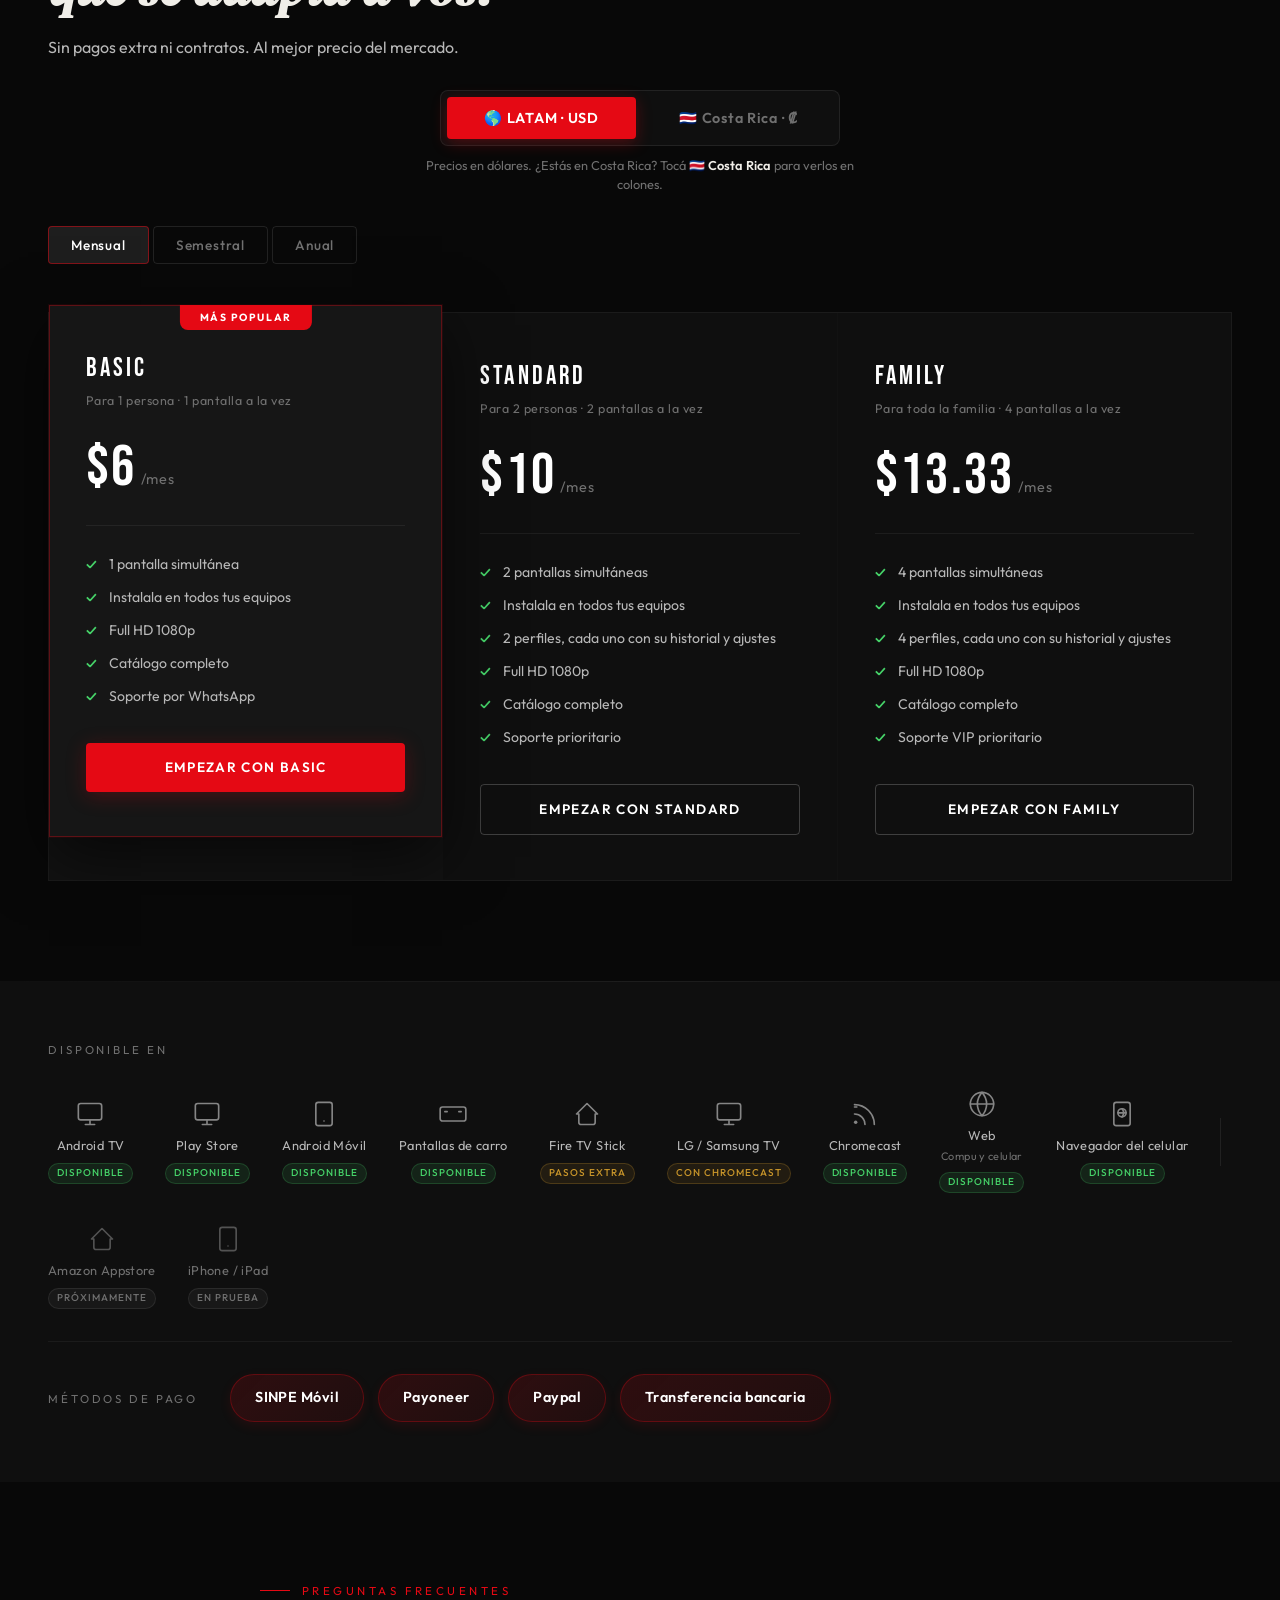
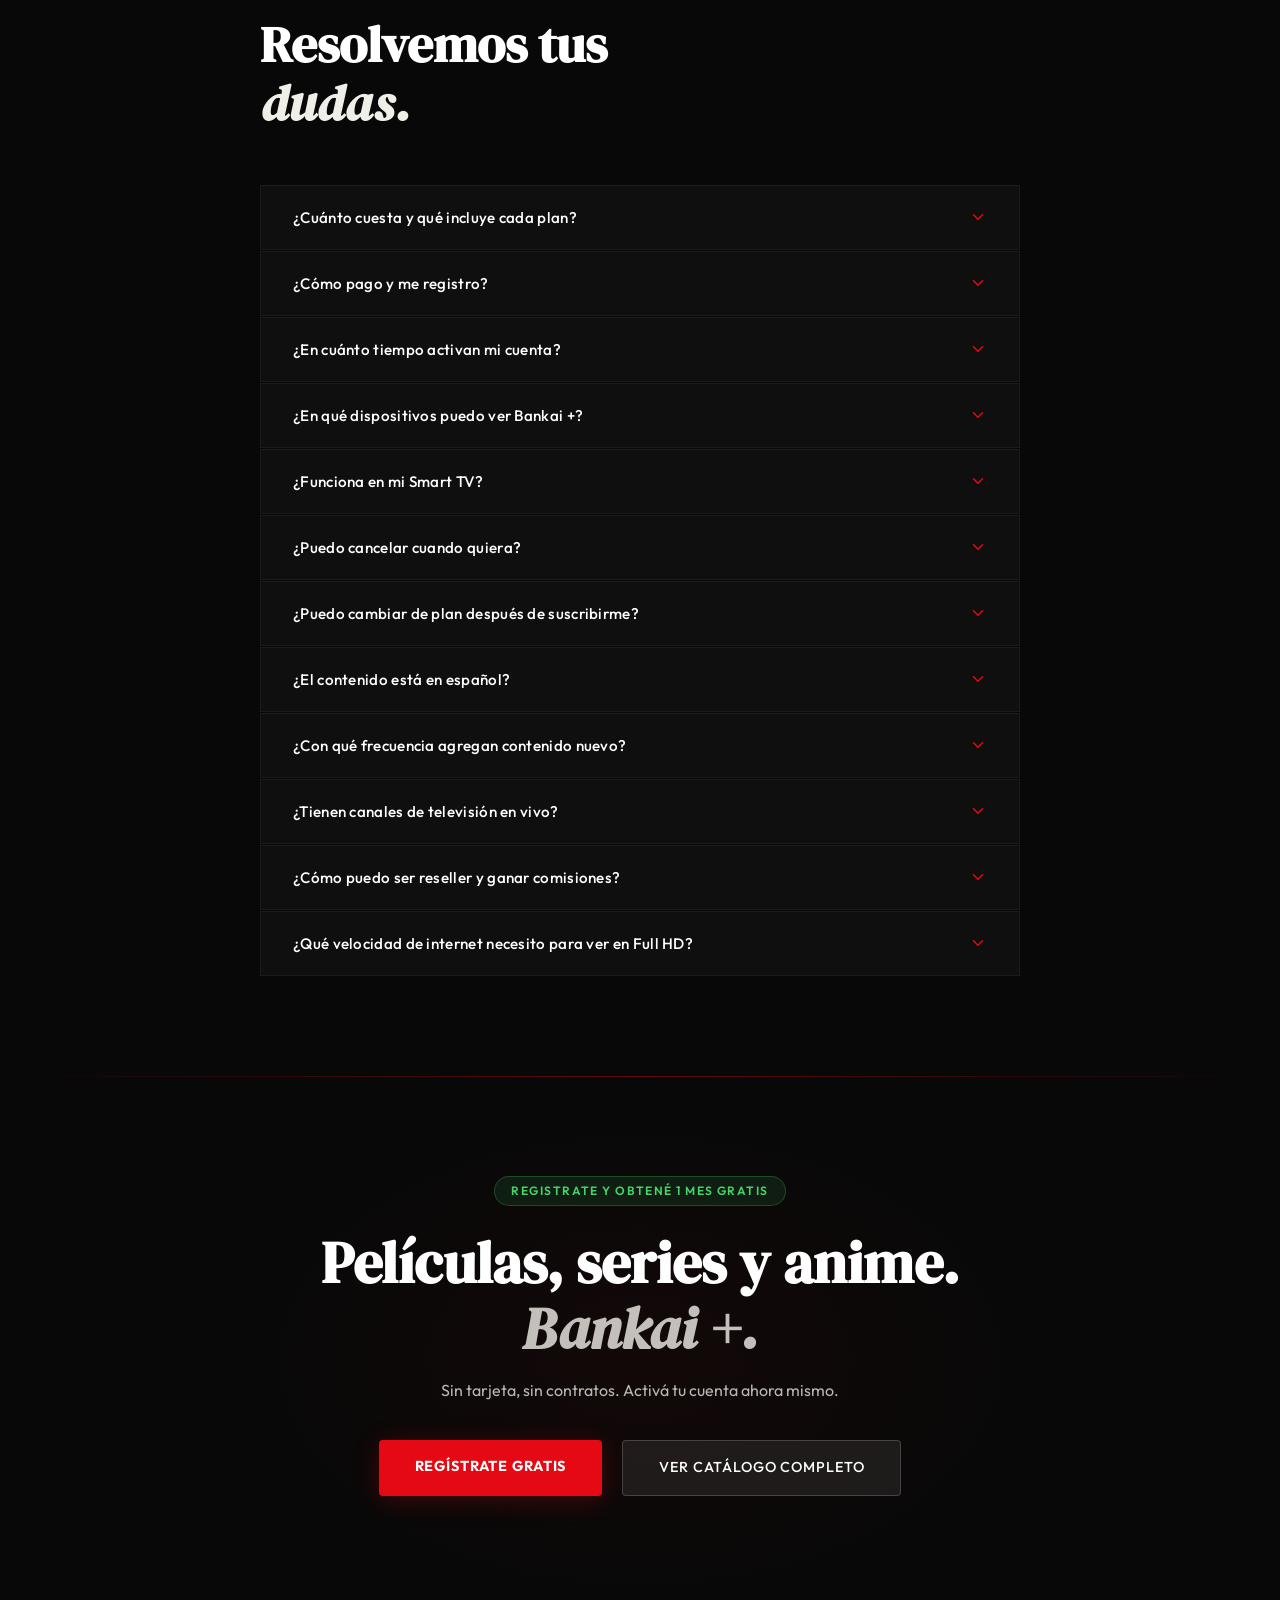
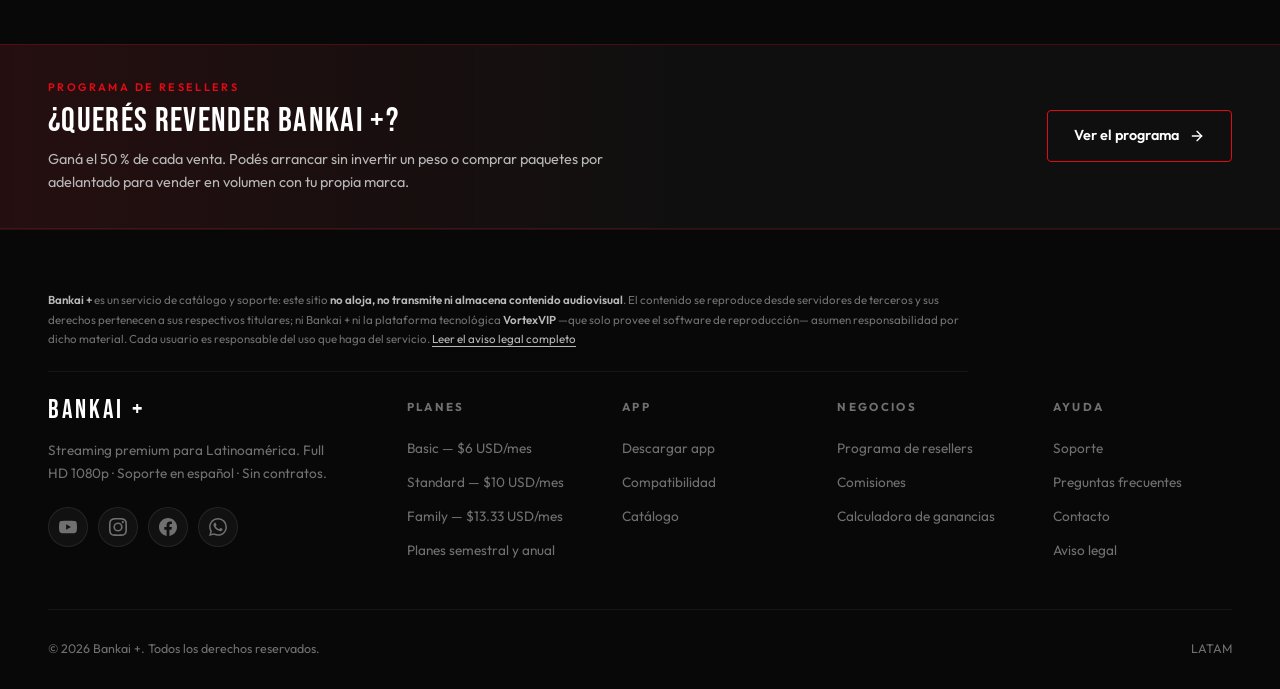
==== commit 695ce9bc: "Add files via upload" ====
--- a/index.html
+++ b/index.html
@@ -249,12 +249,12 @@
   <link rel="stylesheet" href="css/variables.css">
   <link rel="stylesheet" href="css/base.css">
   <link rel="stylesheet" href="css/nav.css">
-  <link rel="stylesheet" href="css/hero.css">
+  <link rel="stylesheet" href="css/hero.css?v=20261117d">
   <link rel="stylesheet" href="css/sections.css">
   <link rel="stylesheet" href="css/pricing.css">
   <link rel="stylesheet" href="css/footer.css">
   <link rel="stylesheet" href="css/social.css">
-  <link rel="stylesheet" href="css/responsive.css">
+  <link rel="stylesheet" href="css/responsive.css?v=20261117d">
   <link rel="stylesheet" href="css/video.css">
   <link rel="stylesheet" href="css/video-player.css">
   <link rel="stylesheet" href="css/floating-btns.css">
@@ -317,17 +317,20 @@
       <span>La mejor calidad en un solo lugar.</span>
     </h1>
 
-    <!-- CTA del hero: registro directo en la app + acceso al catálogo -->
-    <div class="hero-cta" aria-label="Registrate en Bankai +">
-      <div class="hero-form-trial">Registrate y obtené 1 mes gratis · Sin tarjeta · Sin contratos</div>
+    <!-- CTA del hero (2026-11-17): primero «Iniciar sesión» en la web (blanco, el que se ve primero), después el
+         registro directo en la app con el mes gratis en chiquito abajo -->
+    <div class="hero-cta" aria-label="Iniciá sesión o registrate en Bankai +">
       <div class="hero-cta-row">
-        <a href="https://app.vortexvip.org/register?code=hMXSHQE8P4" id="hero-register-btn" class="hero-register-btn" target="_blank" rel="noopener">
-          Regístrate Gratis
+        <!-- data-web-link: la dirección sale de CONFIG.web.url (js/config.js); sin web configurada el botón no se muestra -->
+        <a href="https://ver.bankaiplus.com/" class="hero-login-btn" data-web-link="/">
+          Iniciar sesión
         </a>
-        <a href="catalog" class="hero-catalog-btn">
-          <svg width="16" height="16" viewBox="0 0 24 24" fill="none" stroke="currentColor" stroke-width="2" stroke-linecap="round" stroke-linejoin="round" aria-hidden="true"><rect x="2" y="3" width="20" height="14" rx="2"/><path d="M8 21h8M12 17v4"/></svg>
-          Ver catálogo completo
-        </a>
+        <div class="hero-register-col">
+          <a href="https://app.vortexvip.org/register?code=hMXSHQE8P4" id="hero-register-btn" class="hero-register-btn" target="_blank" rel="noopener">
+            Regístrate Gratis
+          </a>
+          <span class="hero-register-note">Obtené 1 mes gratis al registrarte</span>
+        </div>
       </div>
       <p class="hero-form-note">
         ¿Ya tenés cuenta y querés pasarte a un plan pago? <a href="#pricing" class="hero-form-link">Mirá los planes acá →</a>
--- a/css/hero.css
+++ b/css/hero.css
@@ -141,12 +141,70 @@
   margin-bottom: 14px;
 }
 
-/* Fila de botones: Regístrate Gratis + Ver catálogo completo */
+/* Fila de botones: Iniciar sesión (primero, blanco) + Regístrate Gratis con su nota abajo (2026-11-17).
+   Una grilla de columnas iguales: los dos botones del mismo ancho; si «Iniciar sesión» se oculta (sin web
+   configurada) el registro ocupa toda la fila. */
 .hero-cta-row {
-  display: flex;
-  flex-wrap: wrap;
+  display: grid;
+  grid-auto-flow: column;
+  grid-auto-columns: 1fr;
+  align-items: start;
   gap: 14px;
   max-width: 520px;
+}
+
+/* El botón de registro con «Obtené 1 mes gratis al registrarte» en chiquito debajo */
+.hero-register-col {
+  display: flex;
+  flex-direction: column;
+  align-items: stretch;
+  gap: 7px;
+  flex: 1 1 0;
+}
+
+/* «Iniciar sesión»: la misma letra y el mismo tamaño que «Regístrate Gratis», pero blanco con letras negras para
+   que sea el primero que se ve (2026-11-17) */
+.hero-login-btn {
+  box-sizing: border-box; /* el mismo ancho que el de registro: el padding cuenta dentro */
+  display: inline-flex;
+  align-items: center;
+  justify-content: center;
+  flex: 1 1 0;
+  background: #ffffff;
+  color: #000000;
+  border: none;
+  font-family: var(--font-body);
+  font-size: 0.85rem;
+  font-weight: 700;
+  letter-spacing: 0.05em;
+  text-transform: uppercase;
+  text-decoration: none;
+  white-space: nowrap;
+  padding: 15px 26px;
+  border-radius: var(--radius-sm);
+  cursor: pointer;
+  box-shadow: 0 4px 28px rgba(255, 255, 255, 0.18);
+  transition: background var(--transition), transform var(--transition), box-shadow var(--transition);
+}
+
+.hero-login-btn:hover {
+  background: #e8e8e8;
+  transform: translateY(-2px);
+  box-shadow: 0 8px 36px rgba(255, 255, 255, 0.26);
+}
+
+.hero-login-btn:focus-visible,
+.hero-register-btn:focus-visible {
+  outline: 2px solid var(--green);
+  outline-offset: 3px;
+}
+
+.hero-register-note {
+  font-size: 0.72rem;
+  font-weight: 600;
+  color: var(--green);
+  text-align: center;
+  letter-spacing: 0.02em;
 }
 
 .hero-register-btn {
--- a/css/responsive.css
+++ b/css/responsive.css
@@ -130,8 +130,9 @@
   .hero h1 span { font-size: clamp(1.7rem, 8vw, 2.4rem); }
   .hero-desc { font-size: 0.95rem; }
   /* Hero CTA: botones apilados y a todo el ancho */
-  .hero-cta-row { flex-direction: column; }
-  .hero-register-btn, .hero-catalog-btn { width: 100%; }
+  .hero-cta-row { flex-direction: column; grid-auto-flow: row; }
+  .hero-login-btn, .hero-register-col, .hero-register-btn, .hero-catalog-btn { width: 100%; }
+  .hero-login-btn, .hero-register-col { flex: none; }
   /* Stats en 2x2, tamaño reducido */
   .hero-stats { margin-top: 28px; padding-top: 20px; }
   .stat-number { font-size: 1.7rem; }
